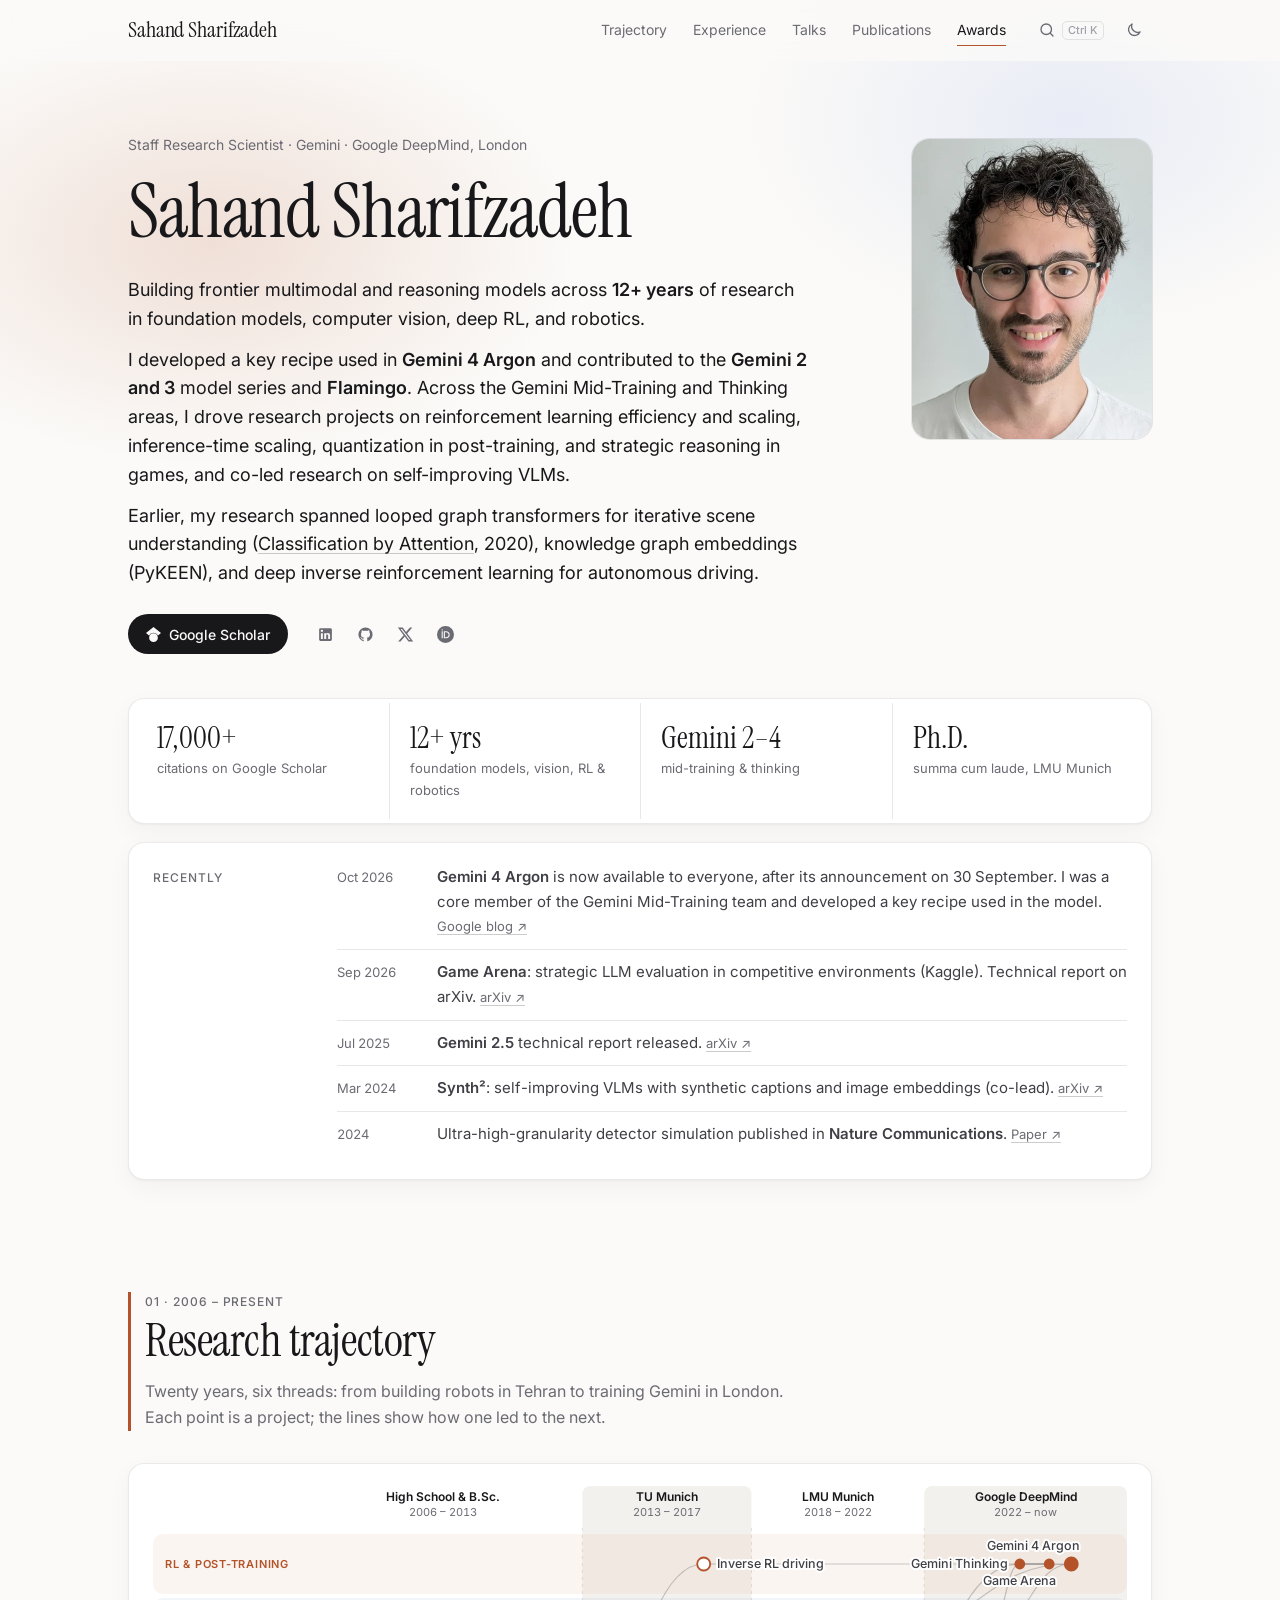
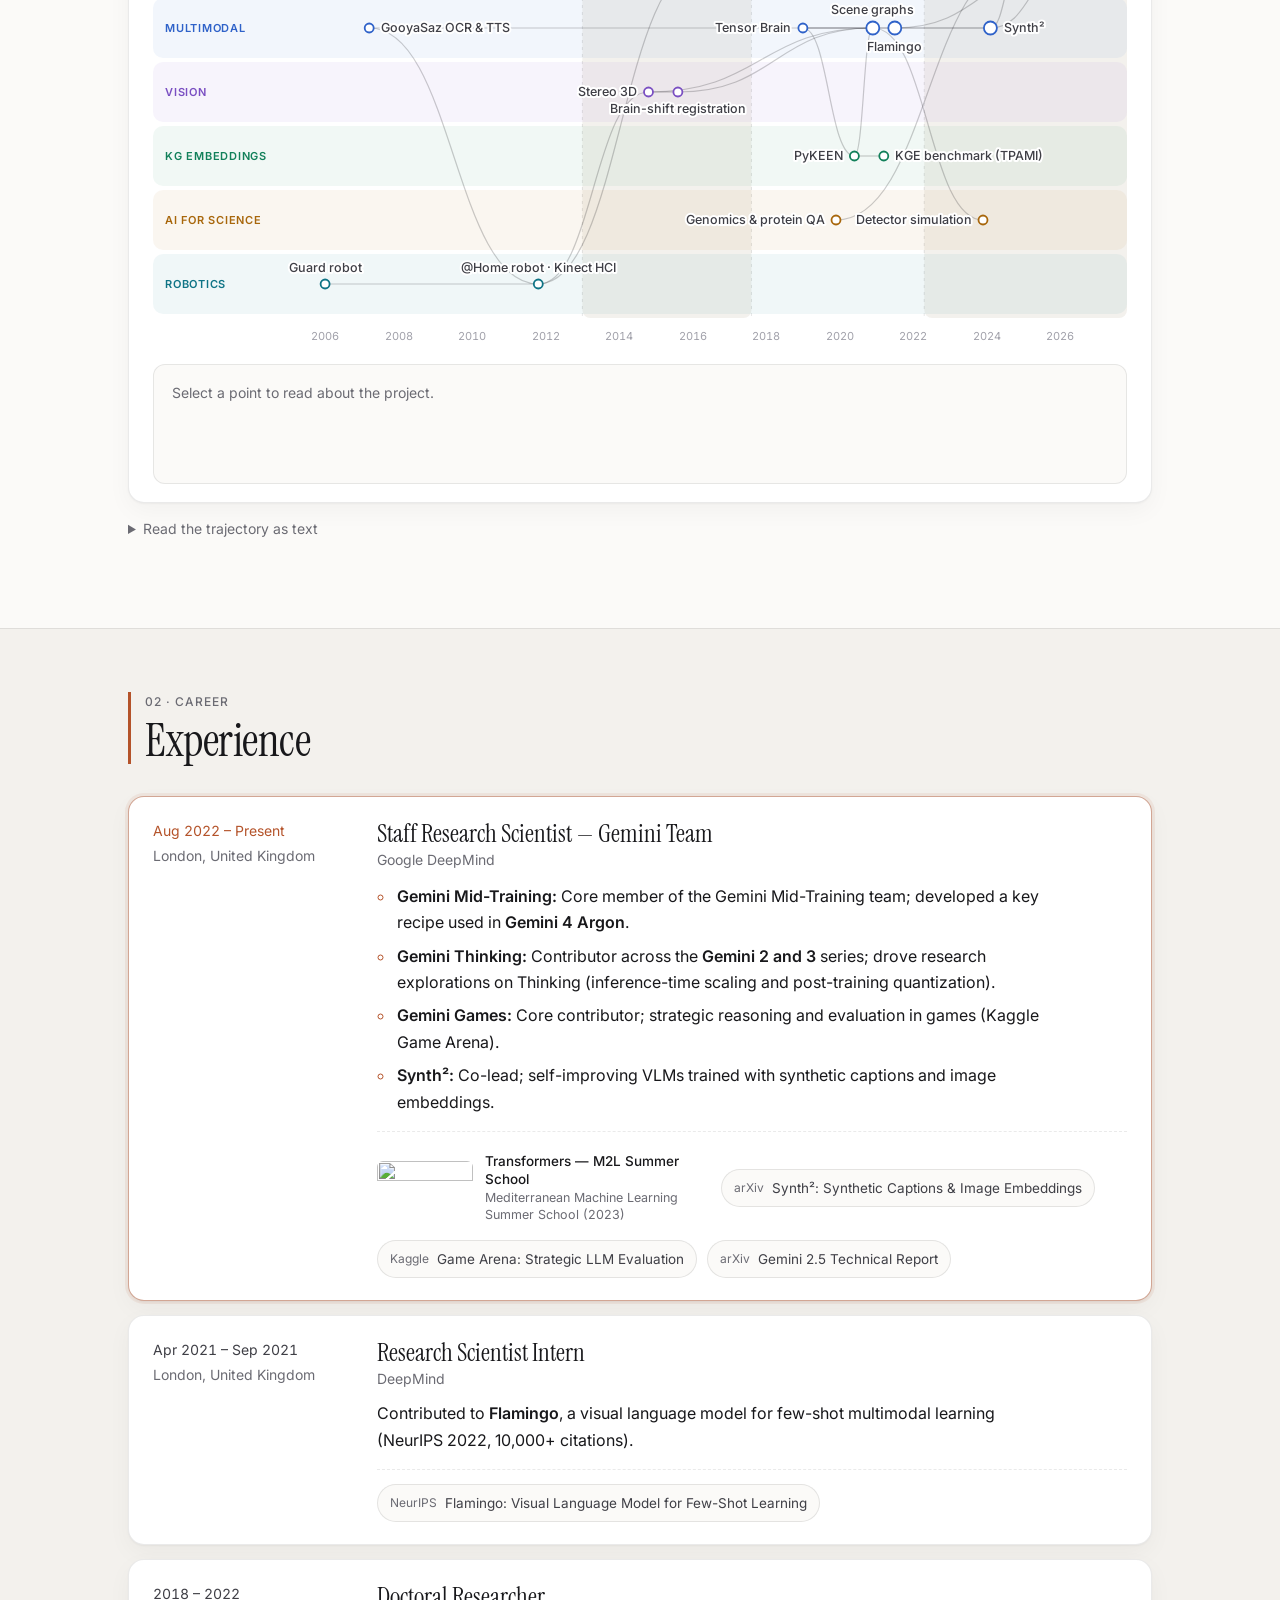
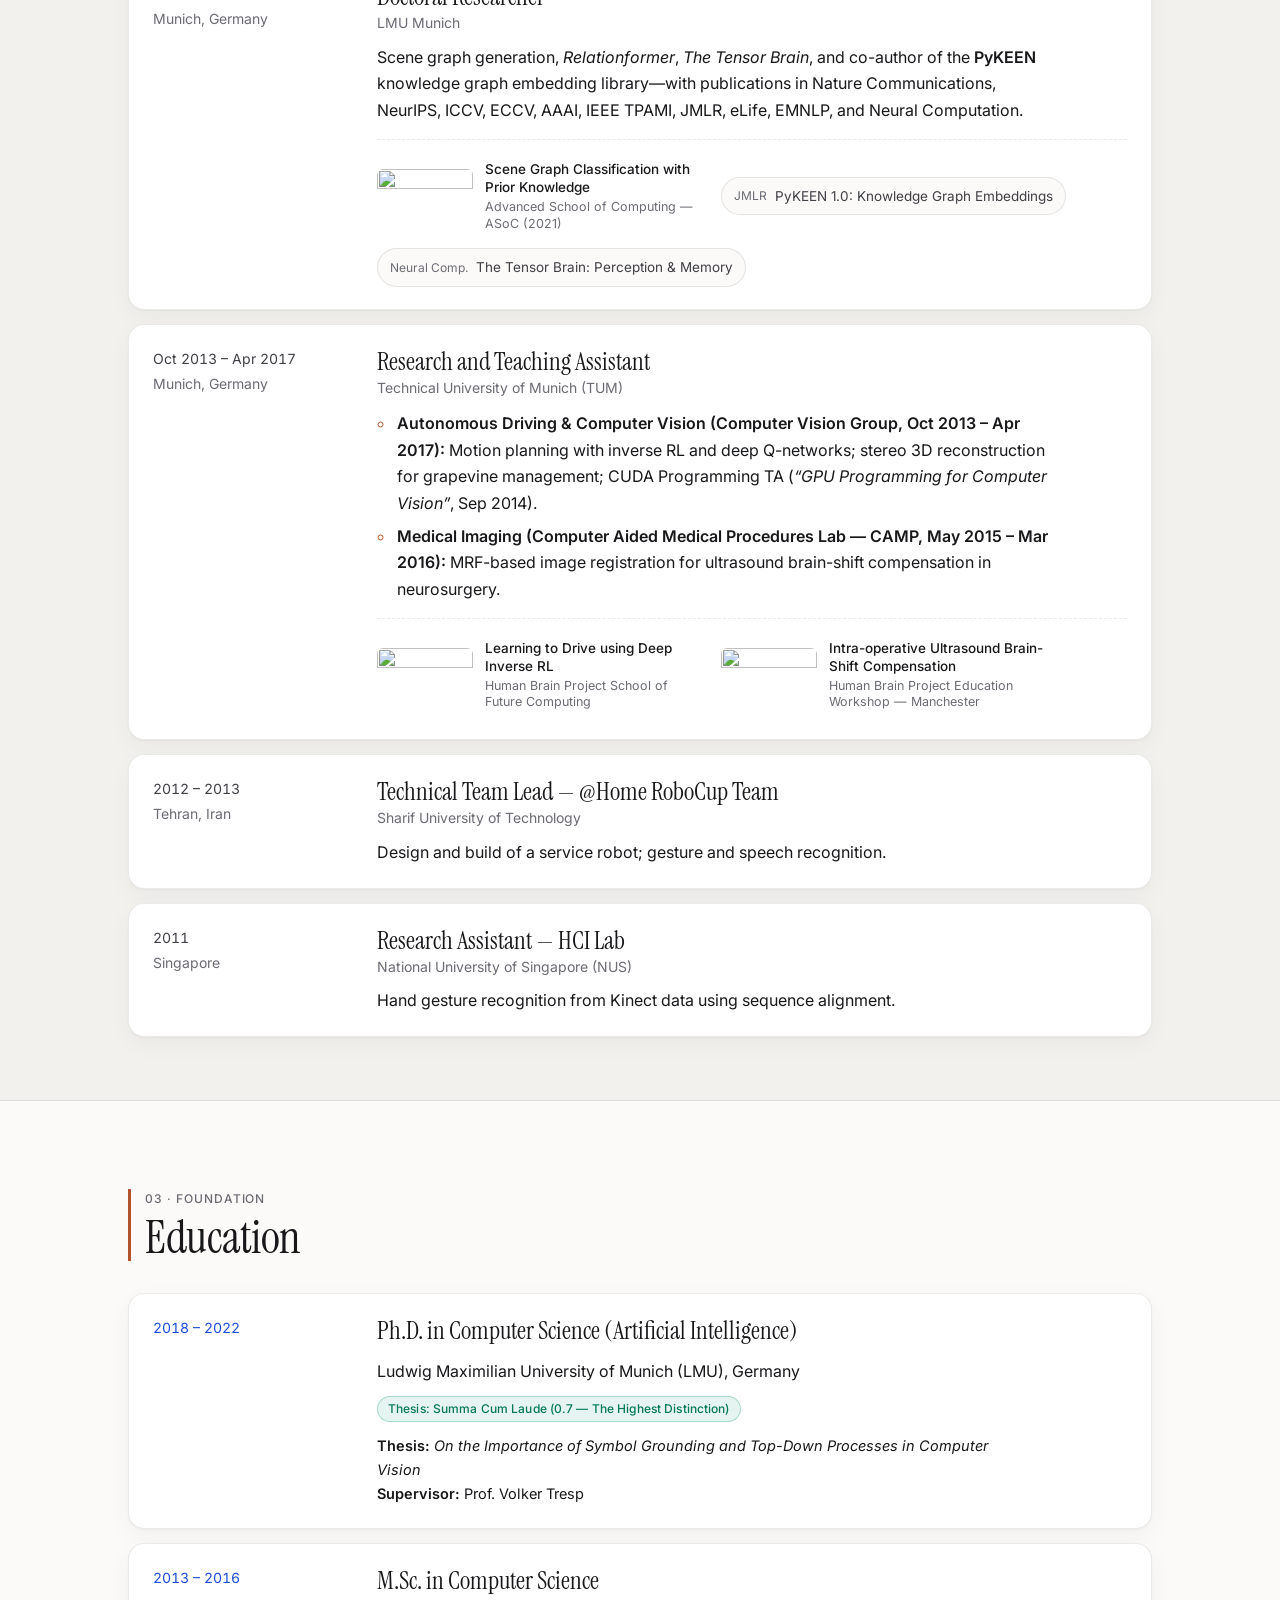
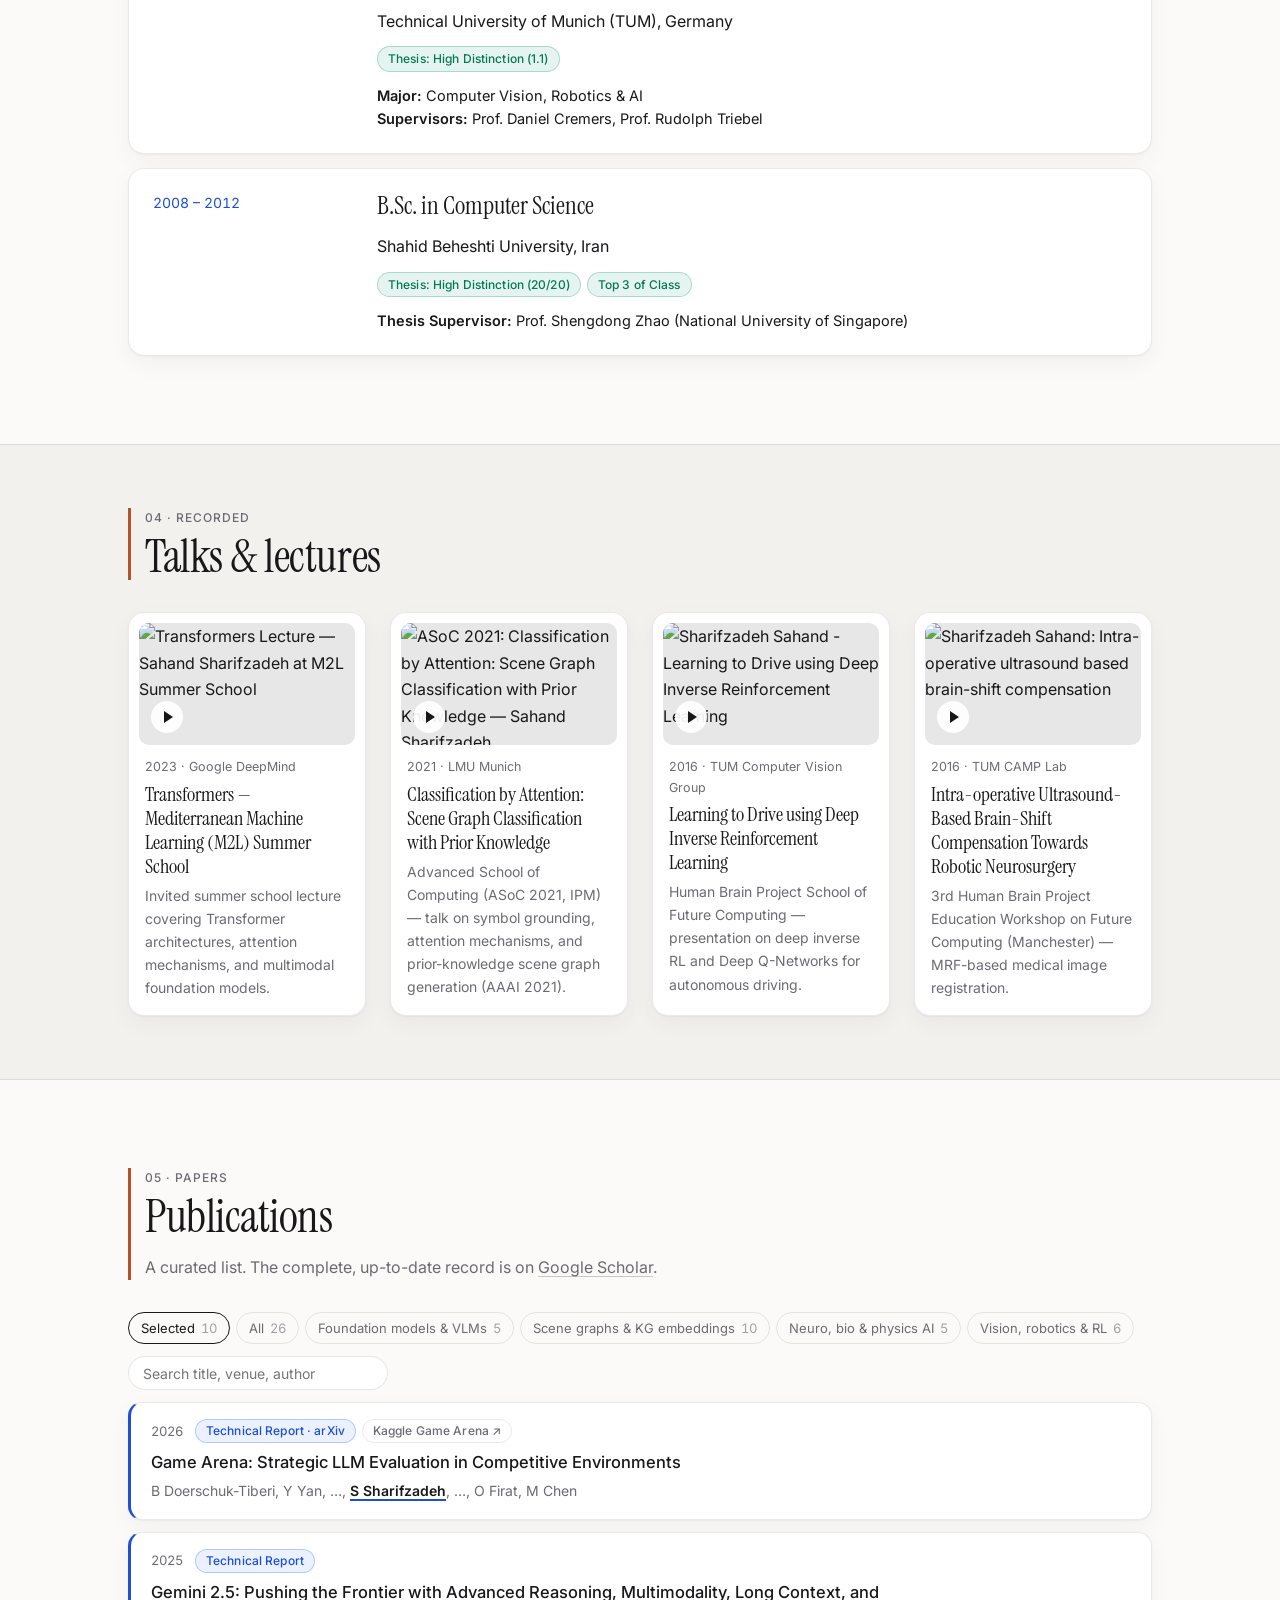
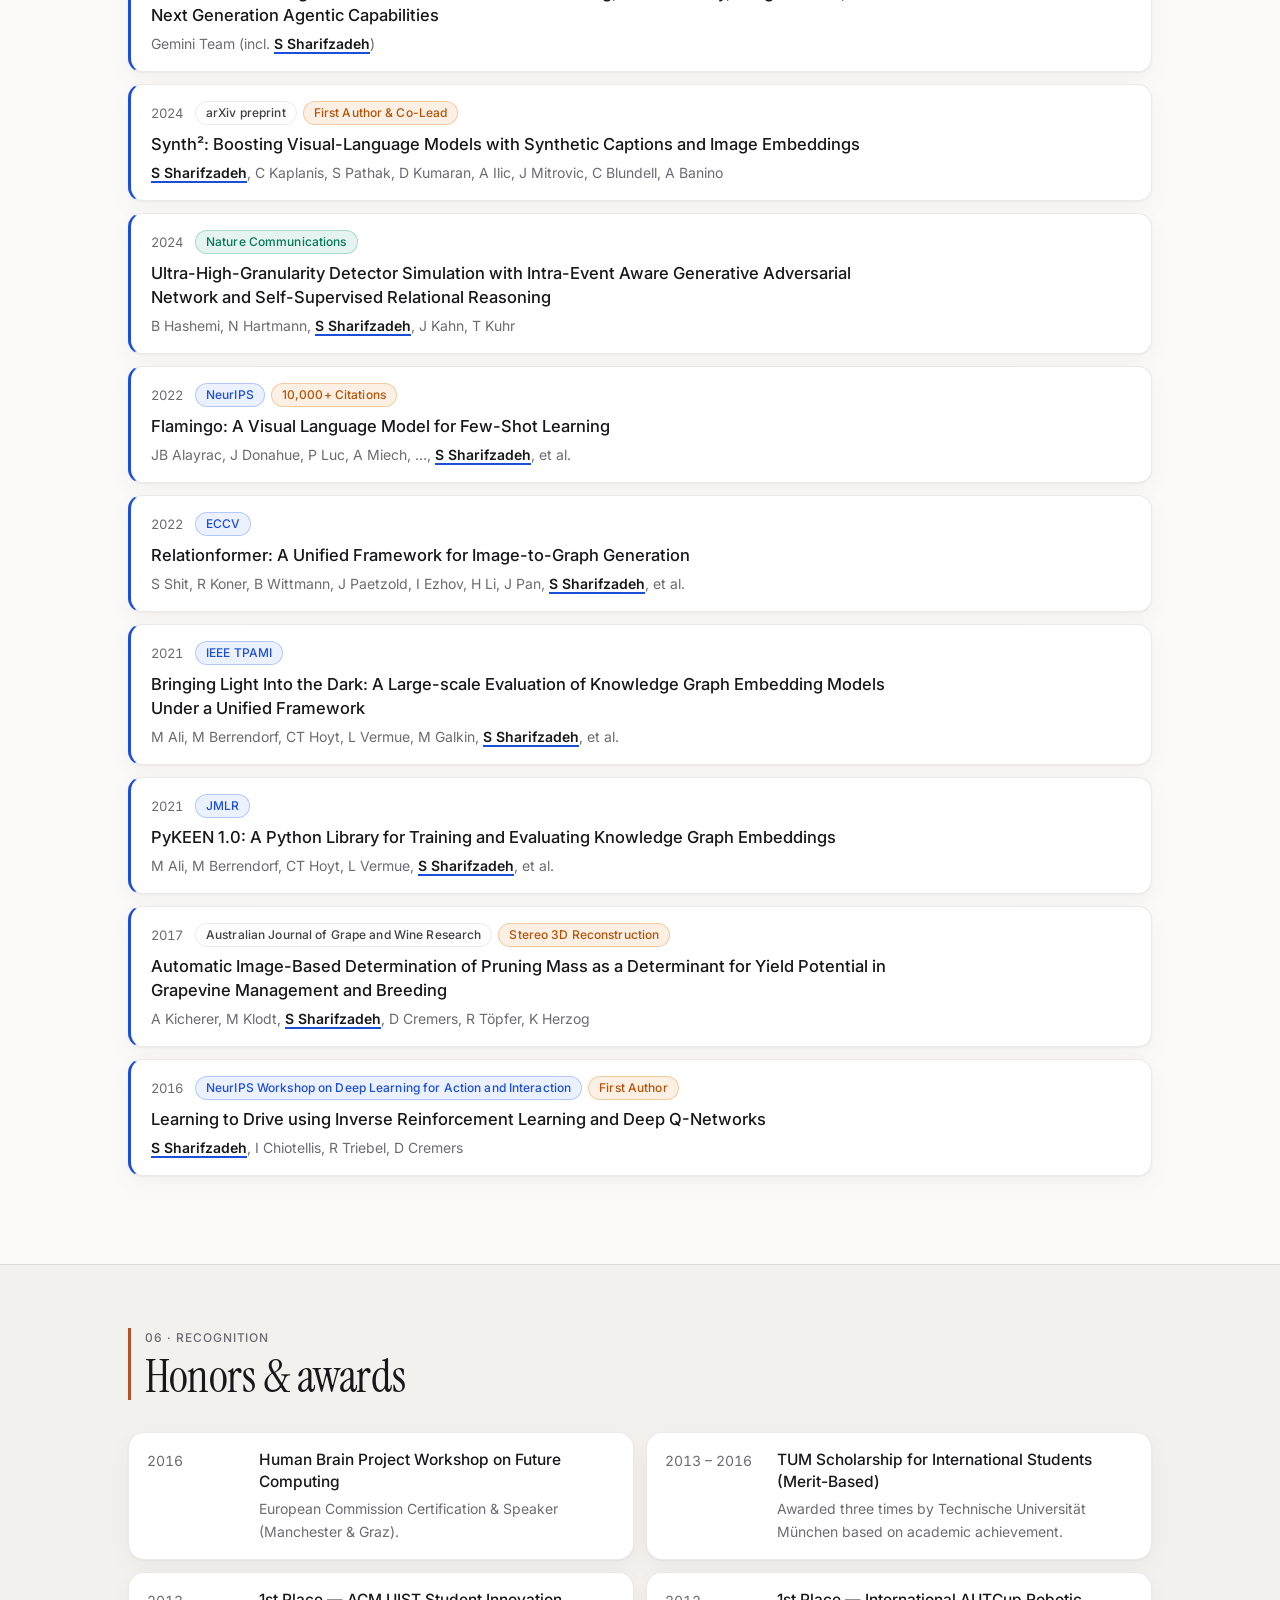
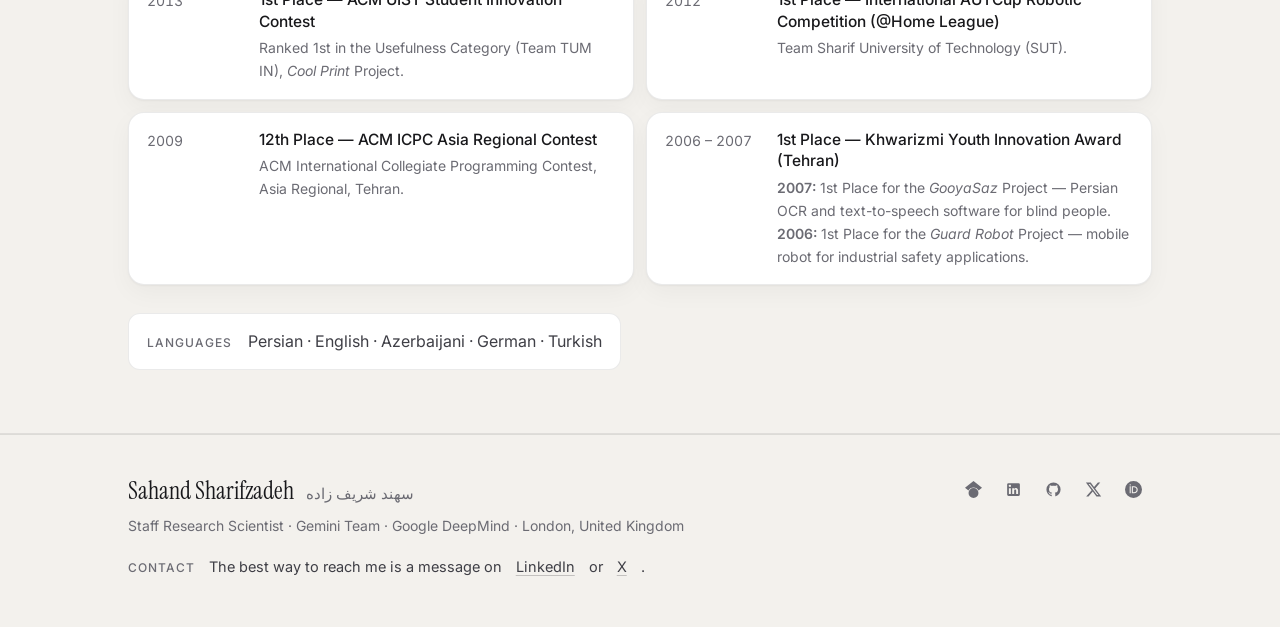
==== index.html @ 202d7e80 "Personal website" ====
<!DOCTYPE html>
<html lang="en">
<head>
  <meta charset="UTF-8" />
  <meta name="viewport" content="width=device-width, initial-scale=1" />
  <title>Sahand Sharifzadeh — Staff Research Scientist, Google DeepMind</title>
  <meta name="description" content="Sahand Sharifzadeh is a Staff Research Scientist on the Gemini team at Google DeepMind in London, working on mid-training, reasoning and multimodal models." />
  <meta name="author" content="Sahand Sharifzadeh" />
  <meta name="robots" content="index, follow, max-snippet:-1, max-image-preview:large" />
  <meta name="google-site-verification" content="q2fVv8DICdR7kxbVKC2FiSXr_bGMaQjkH_umMhY6j5s" />
  <link rel="canonical" href="https://sharifza.github.io/" />
  <link rel="alternate" type="text/markdown" href="/llms.txt" title="Sahand Sharifzadeh: profile for language models" />
  <link rel="alternate" type="text/markdown" href="/llms-full.txt" title="Sahand Sharifzadeh: full profile for language models" />
  <meta name="theme-color" media="(prefers-color-scheme: light)" content="#fbfaf8" />
  <meta name="theme-color" media="(prefers-color-scheme: dark)" content="#111113" />
  <link rel="icon" href="/favicon.ico" sizes="48x48" />
  <link rel="icon" href="/favicon.svg" type="image/svg+xml" />
  <link rel="icon" href="/favicon-192.png" type="image/png" sizes="192x192" />
  <link rel="icon" href="/favicon-96.png" type="image/png" sizes="96x96" />
  <link rel="apple-touch-icon" href="/apple-touch-icon.png" />
  <link rel="manifest" href="/site.webmanifest" />

  <meta property="og:type" content="profile" />
  <meta property="og:site_name" content="Sahand Sharifzadeh" />
  <meta property="og:title" content="Sahand Sharifzadeh — Staff Research Scientist, Google DeepMind" />
  <meta property="og:description" content="Sahand Sharifzadeh is a Staff Research Scientist on the Gemini team at Google DeepMind in London, working on mid-training, reasoning and multimodal models." />
  <meta property="og:url" content="https://sharifza.github.io/" />
  <meta property="og:image" content="https://sharifza.github.io/assets/og-image.png" />
  <meta property="og:image:width" content="1200" />
  <meta property="og:image:height" content="630" />
  <meta property="og:image:alt" content="Sahand Sharifzadeh, Staff Research Scientist at Google DeepMind" />
  <meta property="profile:first_name" content="Sahand" />
  <meta property="profile:last_name" content="Sharifzadeh" />
  <meta name="twitter:card" content="summary_large_image" />
  <meta name="twitter:site" content="@sahandsharif" />
  <meta name="twitter:title" content="Sahand Sharifzadeh — Staff Research Scientist, Google DeepMind" />
  <meta name="twitter:description" content="Sahand Sharifzadeh is a Staff Research Scientist on the Gemini team at Google DeepMind in London, working on mid-training, reasoning and multimodal models." />
  <meta name="twitter:image" content="https://sharifza.github.io/assets/og-image.png" />

  <script>(function(){var t=null;try{t=localStorage.getItem('ss-theme');}catch(e){}if(!t)t=matchMedia('(prefers-color-scheme: dark)').matches?'dark':'light';document.documentElement.dataset.theme=t;})();</script>
  <link rel="preconnect" href="https://fonts.googleapis.com" />
  <link rel="preconnect" href="https://fonts.gstatic.com" crossorigin />
  <link rel="stylesheet" href="https://fonts.googleapis.com/css2?family=Instrument+Serif:ital@0;1&amp;family=Inter:wght@400;500;600&amp;display=swap" />
  <link rel="stylesheet" href="styles.css?v=111323e7" />
  <script type="application/ld+json">
{
 "@context": "https://schema.org",
 "@graph": [
  {
   "@type": "ProfilePage",
   "@id": "https://sharifza.github.io/#webpage",
   "url": "https://sharifza.github.io/",
   "name": "Sahand Sharifzadeh — Staff Research Scientist, Google DeepMind",
   "dateModified": "2026-10-24",
   "mainEntity": {
    "@id": "https://sharifza.github.io/#person"
   }
  },
  {
   "@type": "Person",
   "@id": "https://sharifza.github.io/#person",
   "name": "Sahand Sharifzadeh",
   "givenName": "Sahand",
   "familyName": "Sharifzadeh",
   "alternateName": [
    "S. Sharifzadeh",
    "S Sharifzadeh",
    "سهند شریف زاده"
   ],
   "url": "https://sharifza.github.io/",
   "image": "https://sharifza.github.io/assets/portrait.jpg",
   "jobTitle": "Staff Research Scientist",
   "description": "Sahand Sharifzadeh is a Staff Research Scientist on the Gemini team at Google DeepMind in London, working on mid-training, reasoning and multimodal models.",
   "worksFor": {
    "@type": "Organization",
    "name": "Google DeepMind",
    "url": "https://deepmind.google/",
    "department": "Gemini Team"
   },
   "address": {
    "@type": "PostalAddress",
    "addressLocality": "London",
    "addressCountry": "GB"
   },
   "identifier": {
    "@type": "PropertyValue",
    "propertyID": "ORCID",
    "value": "0000-0002-5534-4017"
   },
   "sameAs": [
    "https://scholar.google.com/citations?user=frzfxXYAAAAJ",
    "https://www.linkedin.com/in/sahandsharifzadeh",
    "https://github.com/sharifza",
    "https://x.com/sahandsharif",
    "https://orcid.org/0000-0002-5534-4017"
   ],
   "knowsLanguage": [
    "Persian",
    "English",
    "Azerbaijani",
    "German",
    "Turkish"
   ],
   "alumniOf": [
    {
     "@type": "CollegeOrUniversity",
     "name": "Ludwig Maximilian University of Munich (LMU)"
    },
    {
     "@type": "CollegeOrUniversity",
     "name": "Technical University of Munich (TUM)"
    },
    {
     "@type": "CollegeOrUniversity",
     "name": "Shahid Beheshti University"
    }
   ],
   "hasCredential": [
    {
     "@type": "EducationalOccupationalCredential",
     "name": "Ph.D. in Computer Science (Artificial Intelligence)",
     "credentialCategory": "degree",
     "recognizedBy": {
      "@type": "CollegeOrUniversity",
      "name": "Ludwig Maximilian University of Munich (LMU)"
     }
    },
    {
     "@type": "EducationalOccupationalCredential",
     "name": "M.Sc. in Computer Science",
     "credentialCategory": "degree",
     "recognizedBy": {
      "@type": "CollegeOrUniversity",
      "name": "Technical University of Munich (TUM)"
     }
    },
    {
     "@type": "EducationalOccupationalCredential",
     "name": "B.Sc. in Computer Science",
     "credentialCategory": "degree",
     "recognizedBy": {
      "@type": "CollegeOrUniversity",
      "name": "Shahid Beheshti University"
     }
    }
   ],
   "award": [
    "Human Brain Project Workshop on Future Computing",
    "TUM Scholarship for International Students (Merit-Based)",
    "1st Place — ACM UIST Student Innovation Contest",
    "1st Place — International AUTCup Robotic Competition (@Home League)",
    "12th Place — ACM ICPC Asia Regional Contest",
    "1st Place — Khwarizmi Youth Innovation Award (Tehran)"
   ],
   "knowsAbout": [
    "AI for Science",
    "Computer vision",
    "Gemini",
    "Inference-time scaling",
    "Knowledge graph embeddings",
    "Large language models",
    "Multimodal & vision–language",
    "Post-training quantization",
    "RL & post-training",
    "Robotics",
    "Scene graph generation"
   ]
  },
  {
   "@type": "ScholarlyArticle",
   "headline": "Game Arena: Strategic LLM Evaluation in Competitive Environments",
   "datePublished": "2026",
   "author": [
    {
     "@type": "Person",
     "name": "B Doerschuk-Tiberi"
    },
    {
     "@type": "Person",
     "name": "Y Yan"
    },
    {
     "@id": "https://sharifza.github.io/#person"
    },
    {
     "@type": "Person",
     "name": "O Firat"
    },
    {
     "@type": "Person",
     "name": "M Chen"
    }
   ],
   "isPartOf": {
    "@type": "CreativeWork",
    "name": "Technical Report · arXiv"
   },
   "url": "https://arxiv.org/abs/2609.31473"
  },
  {
   "@type": "ScholarlyArticle",
   "headline": "Gemini 2.5: Pushing the Frontier with Advanced Reasoning, Multimodality, Long Context, and Next Generation Agentic Capabilities",
   "datePublished": "2025",
   "author": [
    {
     "@id": "https://sharifza.github.io/#person"
    }
   ],
   "isPartOf": {
    "@type": "CreativeWork",
    "name": "Technical Report"
   },
   "url": "https://arxiv.org/abs/2507.06261"
  },
  {
   "@type": "ScholarlyArticle",
   "headline": "Synth²: Boosting Visual-Language Models with Synthetic Captions and Image Embeddings",
   "datePublished": "2024",
   "author": [
    {
     "@id": "https://sharifza.github.io/#person"
    },
    {
     "@type": "Person",
     "name": "C Kaplanis"
    },
    {
     "@type": "Person",
     "name": "S Pathak"
    },
    {
     "@type": "Person",
     "name": "D Kumaran"
    },
    {
     "@type": "Person",
     "name": "A Ilic"
    },
    {
     "@type": "Person",
     "name": "J Mitrovic"
    },
    {
     "@type": "Person",
     "name": "C Blundell"
    },
    {
     "@type": "Person",
     "name": "A Banino"
    }
   ],
   "isPartOf": {
    "@type": "CreativeWork",
    "name": "arXiv preprint"
   },
   "url": "https://arxiv.org/abs/2403.07750"
  },
  {
   "@type": "ScholarlyArticle",
   "headline": "Ultra-High-Granularity Detector Simulation with Intra-Event Aware Generative Adversarial Network and Self-Supervised Relational Reasoning",
   "datePublished": "2024",
   "author": [
    {
     "@type": "Person",
     "name": "B Hashemi"
    },
    {
     "@type": "Person",
     "name": "N Hartmann"
    },
    {
     "@id": "https://sharifza.github.io/#person"
    },
    {
     "@type": "Person",
     "name": "J Kahn"
    },
    {
     "@type": "Person",
     "name": "T Kuhr"
    }
   ],
   "isPartOf": {
    "@type": "CreativeWork",
    "name": "Nature Communications"
   },
   "url": "https://www.nature.com/articles/s41467-024-49104-4"
  },
  {
   "@type": "ScholarlyArticle",
   "headline": "PQA: Zero-Shot Protein Question Answering for Free-Form Scientific Enquiry with Large Language Models",
   "datePublished": "2024",
   "author": [
    {
     "@type": "Person",
     "name": "EM Carrami"
    },
    {
     "@id": "https://sharifza.github.io/#person"
    }
   ],
   "isPartOf": {
    "@type": "CreativeWork",
    "name": "arXiv preprint"
   },
   "url": "https://arxiv.org/abs/2402.13653"
  },
  {
   "@type": "ScholarlyArticle",
   "headline": "InstanceFormer: An Online Video Instance Segmentation Framework",
   "datePublished": "2023",
   "author": [
    {
     "@type": "Person",
     "name": "R Koner"
    },
    {
     "@type": "Person",
     "name": "T Hannan"
    },
    {
     "@type": "Person",
     "name": "S Shit"
    },
    {
     "@id": "https://sharifza.github.io/#person"
    },
    {
     "@type": "Person",
     "name": "M Schubert"
    },
    {
     "@type": "Person",
     "name": "T Seidl"
    },
    {
     "@type": "Person",
     "name": "V Tresp"
    }
   ],
   "isPartOf": {
    "@type": "CreativeWork",
    "name": "AAAI"
   },
   "url": "https://arxiv.org/abs/2208.10547"
  },
  {
   "@type": "ScholarlyArticle",
   "headline": "Do DALL-E and Flamingo Understand Each Other?",
   "datePublished": "2023",
   "author": [
    {
     "@type": "Person",
     "name": "H Li"
    },
    {
     "@type": "Person",
     "name": "J Gu"
    },
    {
     "@type": "Person",
     "name": "R Koner"
    },
    {
     "@id": "https://sharifza.github.io/#person"
    },
    {
     "@type": "Person",
     "name": "V Tresp"
    }
   ],
   "isPartOf": {
    "@type": "CreativeWork",
    "name": "ICCV"
   },
   "url": "https://arxiv.org/abs/2212.12249"
  },
  {
   "@type": "ScholarlyArticle",
   "headline": "The Tensor Brain: A Unified Theory of Perception, Memory, and Semantic Decoding",
   "datePublished": "2023",
   "author": [
    {
     "@type": "Person",
     "name": "V Tresp"
    },
    {
     "@id": "https://sharifza.github.io/#person"
    },
    {
     "@type": "Person",
     "name": "H Li"
    },
    {
     "@type": "Person",
     "name": "D Konopatzki"
    },
    {
     "@type": "Person",
     "name": "Y Ma"
    }
   ],
   "isPartOf": {
    "@type": "CreativeWork",
    "name": "Neural Computation"
   },
   "url": "https://arxiv.org/abs/2109.13323"
  },
  {
   "@type": "ScholarlyArticle",
   "headline": "MemeGraphs: Linking Memes to Knowledge Graphs",
   "datePublished": "2023",
   "author": [
    {
     "@type": "Person",
     "name": "V Kougia"
    },
    {
     "@type": "Person",
     "name": "S Fetzel"
    },
    {
     "@type": "Person",
     "name": "T Kirchmair"
    },
    {
     "@type": "Person",
     "name": "E Çano"
    },
    {
     "@type": "Person",
     "name": "SM Baharlou"
    },
    {
     "@id": "https://sharifza.github.io/#person"
    },
    {
     "@type": "Person",
     "name": "B Roth"
    }
   ],
   "isPartOf": {
    "@type": "CreativeWork",
    "name": "ICDAR"
   },
   "url": "https://arxiv.org/abs/2305.18391"
  },
  {
   "@type": "ScholarlyArticle",
   "headline": "Prior-RadGraphFormer: A Prior-Knowledge-Enhanced Transformer for Generating Radiology Graphs from X-Rays",
   "datePublished": "2023",
   "author": [
    {
     "@type": "Person",
     "name": "Y Xiong"
    },
    {
     "@type": "Person",
     "name": "J Liu"
    },
    {
     "@type": "Person",
     "name": "K Zaripova"
    },
    {
     "@id": "https://sharifza.github.io/#person"
    },
    {
     "@type": "Person",
     "name": "M Keicher"
    },
    {
     "@type": "Person",
     "name": "N Navab"
    }
   ],
   "isPartOf": {
    "@type": "CreativeWork",
    "name": "MICCAI Workshop (GRAIL)"
   },
   "url": "https://arxiv.org/abs/2303.13818"
  },
  {
   "@type": "ScholarlyArticle",
   "headline": "Flamingo: A Visual Language Model for Few-Shot Learning",
   "datePublished": "2022",
   "author": [
    {
     "@type": "Person",
     "name": "JB Alayrac"
    },
    {
     "@type": "Person",
     "name": "J Donahue"
    },
    {
     "@type": "Person",
     "name": "P Luc"
    },
    {
     "@type": "Person",
     "name": "A Miech"
    },
    {
     "@id": "https://sharifza.github.io/#person"
    }
   ],
   "isPartOf": {
    "@type": "CreativeWork",
    "name": "NeurIPS"
   },
   "url": "https://arxiv.org/abs/2204.14198"
  },
  {
   "@type": "ScholarlyArticle",
   "headline": "Relationformer: A Unified Framework for Image-to-Graph Generation",
   "datePublished": "2022",
   "author": [
    {
     "@type": "Person",
     "name": "S Shit"
    },
    {
     "@type": "Person",
     "name": "R Koner"
    },
    {
     "@type": "Person",
     "name": "B Wittmann"
    },
    {
     "@type": "Person",
     "name": "J Paetzold"
    },
    {
     "@type": "Person",
     "name": "I Ezhov"
    },
    {
     "@type": "Person",
     "name": "H Li"
    },
    {
     "@type": "Person",
     "name": "J Pan"
    },
    {
     "@id": "https://sharifza.github.io/#person"
    }
   ],
   "isPartOf": {
    "@type": "CreativeWork",
    "name": "ECCV"
   },
   "url": "https://arxiv.org/abs/2203.10202"
  },
  {
   "@type": "ScholarlyArticle",
   "headline": "Improving Scene Graph Classification by Exploiting Knowledge from Texts",
   "datePublished": "2022",
   "author": [
    {
     "@id": "https://sharifza.github.io/#person"
    },
    {
     "@type": "Person",
     "name": "SM Baharlou"
    },
    {
     "@type": "Person",
     "name": "M Schmitt"
    },
    {
     "@type": "Person",
     "name": "H Schütze"
    },
    {
     "@type": "Person",
     "name": "V Tresp"
    }
   ],
   "isPartOf": {
    "@type": "CreativeWork",
    "name": "AAAI"
   },
   "url": "https://arxiv.org/abs/2110.02586"
  },
  {
   "@type": "ScholarlyArticle",
   "headline": "PourNet: Robust Robotic Pouring Through Curriculum and Curiosity-Based Reinforcement Learning",
   "datePublished": "2022",
   "author": [
    {
     "@type": "Person",
     "name": "E Babaians"
    },
    {
     "@type": "Person",
     "name": "T Sharma"
    },
    {
     "@type": "Person",
     "name": "M Karimi"
    },
    {
     "@id": "https://sharifza.github.io/#person"
    },
    {
     "@type": "Person",
     "name": "E Steinbach"
    }
   ],
   "isPartOf": {
    "@type": "CreativeWork",
    "name": "IEEE/RSJ IROS"
   },
   "url": "https://doi.org/10.1109/IROS47612.2022.9981195"
  },
  {
   "@type": "ScholarlyArticle",
   "headline": "On the Importance of Symbol Grounding and Top-Down Processes in Computer Vision",
   "datePublished": "2022",
   "author": [
    {
     "@id": "https://sharifza.github.io/#person"
    }
   ],
   "isPartOf": {
    "@type": "CreativeWork",
    "name": "Ph.D. Dissertation · LMU Munich"
   },
   "url": "https://edoc.ub.uni-muenchen.de/33176/"
  },
  {
   "@type": "ScholarlyArticle",
   "headline": "Classification by Attention: Scene Graph Classification with Prior Knowledge",
   "datePublished": "2021",
   "author": [
    {
     "@id": "https://sharifza.github.io/#person"
    },
    {
     "@type": "Person",
     "name": "SM Baharlou"
    },
    {
     "@type": "Person",
     "name": "V Tresp"
    }
   ],
   "isPartOf": {
    "@type": "CreativeWork",
    "name": "AAAI"
   },
   "url": "https://arxiv.org/abs/2011.10084"
  },
  {
   "@type": "ScholarlyArticle",
   "headline": "Improving Visual Relation Detection using Depth Maps",
   "datePublished": "2021",
   "author": [
    {
     "@id": "https://sharifza.github.io/#person"
    },
    {
     "@type": "Person",
     "name": "SM Baharlou"
    },
    {
     "@type": "Person",
     "name": "M Berrendorf"
    },
    {
     "@type": "Person",
     "name": "R Koner"
    },
    {
     "@type": "Person",
     "name": "V Tresp"
    }
   ],
   "isPartOf": {
    "@type": "CreativeWork",
    "name": "ICPR"
   },
   "url": "https://arxiv.org/abs/1911.09428"
  },
  {
   "@type": "ScholarlyArticle",
   "headline": "Bringing Light Into the Dark: A Large-scale Evaluation of Knowledge Graph Embedding Models Under a Unified Framework",
   "datePublished": "2021",
   "author": [
    {
     "@type": "Person",
     "name": "M Ali"
    },
    {
     "@type": "Person",
     "name": "M Berrendorf"
    },
    {
     "@type": "Person",
     "name": "CT Hoyt"
    },
    {
     "@type": "Person",
     "name": "L Vermue"
    },
    {
     "@type": "Person",
     "name": "M Galkin"
    },
    {
     "@id": "https://sharifza.github.io/#person"
    }
   ],
   "isPartOf": {
    "@type": "CreativeWork",
    "name": "IEEE TPAMI"
   },
   "url": "https://arxiv.org/abs/2006.13365"
  },
  {
   "@type": "ScholarlyArticle",
   "headline": "PyKEEN 1.0: A Python Library for Training and Evaluating Knowledge Graph Embeddings",
   "datePublished": "2021",
   "author": [
    {
     "@type": "Person",
     "name": "M Ali"
    },
    {
     "@type": "Person",
     "name": "M Berrendorf"
    },
    {
     "@type": "Person",
     "name": "CT Hoyt"
    },
    {
     "@type": "Person",
     "name": "L Vermue"
    },
    {
     "@id": "https://sharifza.github.io/#person"
    }
   ],
   "isPartOf": {
    "@type": "CreativeWork",
    "name": "JMLR"
   },
   "url": "https://jmlr.org/papers/v22/20-825.html"
  },
  {
   "@type": "ScholarlyArticle",
   "headline": "An Unsupervised Joint System for Text Generation from Knowledge Graphs and Semantic Parsing",
   "datePublished": "2020",
   "author": [
    {
     "@type": "Person",
     "name": "M Schmitt"
    },
    {
     "@id": "https://sharifza.github.io/#person"
    },
    {
     "@type": "Person",
     "name": "V Tresp"
    },
    {
     "@type": "Person",
     "name": "H Schütze"
    }
   ],
   "isPartOf": {
    "@type": "CreativeWork",
    "name": "EMNLP"
   },
   "url": "https://aclanthology.org/2020.emnlp-main.577/"
  },
  {
   "@type": "ScholarlyArticle",
   "headline": "A Highly Accurate Platform for Clone-Specific Mutation Discovery Enables the Study of Active Mutational Processes",
   "datePublished": "2020",
   "author": [
    {
     "@type": "Person",
     "name": "M KaramiNejadRanjbar"
    },
    {
     "@id": "https://sharifza.github.io/#person"
    }
   ],
   "isPartOf": {
    "@type": "CreativeWork",
    "name": "eLife"
   },
   "url": "https://elifesciences.org/articles/55215"
  },
  {
   "@type": "ScholarlyArticle",
   "headline": "A Model for Perception and Memory",
   "datePublished": "2019",
   "author": [
    {
     "@type": "Person",
     "name": "V Tresp"
    },
    {
     "@id": "https://sharifza.github.io/#person"
    },
    {
     "@type": "Person",
     "name": "D Konopatzki"
    }
   ],
   "isPartOf": {
    "@type": "CreativeWork",
    "name": "CCN"
   },
   "url": "https://doi.org/10.32470/CCN.2019.1264-0"
  },
  {
   "@type": "ScholarlyArticle",
   "headline": "Automatic Image-Based Determination of Pruning Mass as a Determinant for Yield Potential in Grapevine Management and Breeding",
   "datePublished": "2017",
   "author": [
    {
     "@type": "Person",
     "name": "A Kicherer"
    },
    {
     "@type": "Person",
     "name": "M Klodt"
    },
    {
     "@id": "https://sharifza.github.io/#person"
    },
    {
     "@type": "Person",
     "name": "D Cremers"
    },
    {
     "@type": "Person",
     "name": "R Töpfer"
    },
    {
     "@type": "Person",
     "name": "K Herzog"
    }
   ],
   "isPartOf": {
    "@type": "CreativeWork",
    "name": "Australian Journal of Grape and Wine Research"
   },
   "url": "https://doi.org/10.1111/ajgw.12243"
  },
  {
   "@type": "ScholarlyArticle",
   "headline": "Learning to Drive using Inverse Reinforcement Learning and Deep Q-Networks",
   "datePublished": "2016",
   "author": [
    {
     "@id": "https://sharifza.github.io/#person"
    },
    {
     "@type": "Person",
     "name": "I Chiotellis"
    },
    {
     "@type": "Person",
     "name": "R Triebel"
    },
    {
     "@type": "Person",
     "name": "D Cremers"
    }
   ],
   "isPartOf": {
    "@type": "CreativeWork",
    "name": "NeurIPS Workshop on Deep Learning for Action and Interaction"
   },
   "url": "https://arxiv.org/abs/1612.03653"
  },
  {
   "@type": "ScholarlyArticle",
   "headline": "Intra-operative Ultrasound-Based Brain-Shift Compensation Towards Robotic Image-Based Neurosurgery",
   "datePublished": "2016",
   "author": [
    {
     "@id": "https://sharifza.github.io/#person"
    },
    {
     "@type": "Person",
     "name": "SA Ahmadi"
    },
    {
     "@type": "Person",
     "name": "F Milletari"
    },
    {
     "@type": "Person",
     "name": "N Navab"
    }
   ],
   "isPartOf": {
    "@type": "CreativeWork",
    "name": "3rd Human Brain Project Education Workshop on Future Computing"
   }
  },
  {
   "@type": "ScholarlyArticle",
   "headline": "RobX & SUT Service Delivery Robots League Team Description Papers",
   "datePublished": "2012",
   "author": [
    {
     "@type": "Person",
     "name": "A Keipour"
    },
    {
     "@id": "https://sharifza.github.io/#person"
    },
    {
     "@type": "Person",
     "name": "E Babaians"
    }
   ],
   "isPartOf": {
    "@type": "CreativeWork",
    "name": "AUTCup & Khwarizmi International Robotic Competitions (@Home League)"
   }
  }
 ]
}
  </script>
</head>
<body>
  <a class="skip" href="#main">Skip to content</a>
  <header class="site-header">
    <div class="container bar">
      <a class="brand" href="#top">Sahand Sharifzadeh</a>
      <nav class="nav" aria-label="Sections"><a href="#trajectory">Trajectory</a><a href="#experience">Experience</a><a href="#talks">Talks</a><a href="#publications">Publications</a><a href="#awards">Awards</a></nav>
      <div class="actions">
        <button id="search-btn" class="icon-btn" type="button" aria-label="Search the page" title="Search"><svg viewBox="0 0 24 24" aria-hidden="true"><circle cx="11" cy="11" r="7" fill="none" stroke="currentColor" stroke-width="1.8"/><path d="m20 20-3.6-3.6" stroke="currentColor" stroke-width="1.8" stroke-linecap="round"/></svg><kbd class="kbd" id="search-kbd">Ctrl K</kbd></button>
        <button id="theme-btn" class="icon-btn" type="button" aria-label="Switch light or dark theme" title="Theme"><svg class="i-sun" viewBox="0 0 24 24" aria-hidden="true"><circle cx="12" cy="12" r="4" fill="none" stroke="currentColor" stroke-width="1.8"/><path d="M12 2.5v2M12 19.5v2M4.6 4.6l1.4 1.4M18 18l1.4 1.4M2.5 12h2M19.5 12h2M4.6 19.4 6 18M18 6l1.4-1.4" stroke="currentColor" stroke-width="1.8" stroke-linecap="round"/></svg><svg class="i-moon" viewBox="0 0 24 24" aria-hidden="true"><path d="M20 14.5A8 8 0 0 1 9.5 4a8 8 0 1 0 10.5 10.5z" fill="none" stroke="currentColor" stroke-width="1.8" stroke-linejoin="round"/></svg></button>
        <button id="menu-btn" class="icon-btn menu-btn" type="button" aria-label="Open sections menu" aria-expanded="false" aria-controls="menu"><svg viewBox="0 0 24 24" aria-hidden="true"><path d="M4 8h16M4 16h16" stroke="currentColor" stroke-width="1.8" stroke-linecap="round"/></svg></button>
      </div>
    </div>
    <nav id="menu" class="menu" aria-label="Sections" hidden><a href="#trajectory">Trajectory</a><a href="#experience">Experience</a><a href="#talks">Talks</a><a href="#publications">Publications</a><a href="#awards">Awards</a></nav>
  </header>

  <main id="main">
    <span id="top"></span>

    <section class="hero container" aria-labelledby="name">
      <div class="hero-grid">
        <div class="hero-text">
          <p class="eyebrow">Staff Research Scientist · Gemini · Google DeepMind, London</p>
          <h1 id="name">Sahand Sharifzadeh</h1>
          <div class="lead"><p>Building frontier multimodal and reasoning models across <strong>12+ years</strong> of research in foundation models, computer vision, deep RL, and robotics.</p><p>I developed a key recipe used in <strong>Gemini&nbsp;4 Argon</strong> and contributed to the <strong>Gemini&nbsp;2 and 3</strong> model series and <strong>Flamingo</strong>. Across the Gemini Mid-Training and Thinking areas, I drove research projects on reinforcement learning efficiency and scaling, inference-time scaling, quantization in post-training, and strategic reasoning in games, and co-led research on self-improving VLMs.</p><p>Earlier, my research spanned looped graph transformers for iterative scene understanding (<a href="https://arxiv.org/abs/2011.10084">Classification by Attention</a>, 2020), knowledge graph embeddings (PyKEEN), and deep inverse reinforcement learning for autonomous driving.</p></div>
          <div class="hero-links">
            <a class="btn" href="https://scholar.google.com/citations?user=frzfxXYAAAAJ" target="_blank" rel="me noopener"><svg viewBox="0 0 24 24" aria-hidden="true"><path fill="currentColor" d="M12 24a7 7 0 1 1 0-14 7 7 0 0 1 0 14zm0-24L0 9.5l4.838 3.94A8 8 0 0 1 12 9a8 8 0 0 1 7.162 4.44L24 9.5z"/></svg><span>Google Scholar</span></a>
            <div class="socials"><a class="social" href="https://www.linkedin.com/in/sahandsharifzadeh" target="_blank" rel="me noopener" aria-label="LinkedIn" title="LinkedIn"><svg viewBox="0 0 24 24" aria-hidden="true"><path fill="currentColor" d="M19 3a2 2 0 0 1 2 2v14a2 2 0 0 1-2 2H5a2 2 0 0 1-2-2V5a2 2 0 0 1 2-2h14m-.5 15.5v-5.3a3.26 3.26 0 0 0-3.26-3.26c-.85 0-1.84.52-2.28 1.3v-1.11h-2.79v8.37h2.79v-4.93c0-.77.62-1.4 1.39-1.4a1.4 1.4 0 0 1 1.4 1.4v4.93h2.75M6.88 8.56a1.68 1.68 0 0 0 1.68-1.68c0-.93-.75-1.69-1.68-1.69a1.69 1.69 0 0 0-1.69 1.69c0 .93.76 1.68 1.69 1.68m1.39 9.94v-8.37H5.5v8.37h2.77z"/></svg></a><a class="social" href="https://github.com/sharifza" target="_blank" rel="me noopener" aria-label="GitHub" title="GitHub"><svg viewBox="0 0 24 24" aria-hidden="true"><path fill="currentColor" d="M12 2A10 10 0 0 0 2 12c0 4.42 2.87 8.17 6.84 9.5.5.08.66-.23.66-.5v-1.69c-2.77.6-3.36-1.34-3.36-1.34-.46-1.16-1.11-1.47-1.11-1.47-.91-.62.07-.6.07-.6 1 .07 1.53 1.03 1.53 1.03.87 1.52 2.34 1.07 2.91.83.09-.65.35-1.09.63-1.34-2.22-.25-4.55-1.11-4.55-4.92 0-1.11.38-2 1.03-2.71-.1-.25-.45-1.29.1-2.64 0 0 .84-.27 2.75 1.02.79-.22 1.65-.33 2.5-.33.85 0 1.71.11 2.5.33 1.91-1.29 2.75-1.02 2.75-1.02.55 1.35.2 2.39.1 2.64.65.71 1.03 1.6 1.03 2.71 0 3.82-2.34 4.66-4.57 4.91.36.31.69.92.69 1.85V21c0 .27.16.59.67.5C19.14 20.16 22 16.42 22 12A10 10 0 0 0 12 2z"/></svg></a><a class="social" href="https://x.com/sahandsharif" target="_blank" rel="me noopener" aria-label="X" title="X"><svg viewBox="0 0 24 24" aria-hidden="true"><path fill="currentColor" d="M18.244 2.25h3.308l-7.227 8.26 8.502 11.24H16.17l-5.214-6.817L4.99 21.75H1.68l7.73-8.835L1.254 2.25H8.08l4.713 6.231zm-1.161 17.52h1.833L7.084 4.126H5.117z"/></svg></a><a class="social" href="https://orcid.org/0000-0002-5534-4017" target="_blank" rel="me noopener" aria-label="ORCID" title="ORCID"><svg viewBox="0 0 24 24" aria-hidden="true"><path fill="currentColor" d="M12 0a12 12 0 1 0 0 24 12 12 0 0 0 0-24zM8.1 17.4H6.6V7.5h1.5v9.9zM7.35 6.4a.98.98 0 1 1 0-1.96.98.98 0 0 1 0 1.96zm10.6 6.05c0 2.86-2.05 4.95-5.1 4.95H9.6V7.5h3.2c3.08 0 5.15 2.06 5.15 4.95zm-1.55 0c0-2.1-1.37-3.57-3.66-3.57h-1.6v7.14h1.6c2.29 0 3.66-1.48 3.66-3.57z"/></svg></a></div>
          </div>
        </div>
        <figure class="portrait">
          <picture>
            <source srcset="assets/portrait.webp" type="image/webp" />
            <img src="assets/portrait.jpg" alt="Portrait of Sahand Sharifzadeh" width="480" height="600" fetchpriority="high" decoding="async" />
          </picture>
        </figure>
      </div>
      <dl class="stats"><div class="stat"><dt>17,000+</dt><dd>citations on Google Scholar</dd></div><div class="stat"><dt>12+ yrs</dt><dd>foundation models, vision, RL &amp; robotics</dd></div><div class="stat"><dt>Gemini 2–4</dt><dd>mid-training &amp; thinking</dd></div><div class="stat"><dt>Ph.D.</dt><dd>summa cum laude, LMU Munich</dd></div></dl>
      <div class="news" aria-labelledby="news-h">
        <h2 id="news-h" class="label">Recently</h2>
        <ul><li><time datetime="2026-10">Oct 2026</time><p><strong>Gemini 4 Argon</strong> is now available to everyone, after its announcement on 30 September. I was a core member of the Gemini Mid-Training team and developed a key recipe used in the model. <a href="https://blog.google/innovation-and-ai/models-and-research/gemini-models/introducing-gemini-4-argon/" target="_blank" rel="noopener">Google blog&nbsp;↗</a></p></li><li><time datetime="2026-09">Sep 2026</time><p><strong>Game Arena</strong>: strategic LLM evaluation in competitive environments (Kaggle). Technical report on arXiv. <a href="https://arxiv.org/abs/2609.31473" target="_blank" rel="noopener">arXiv&nbsp;↗</a></p></li><li><time datetime="2025-07">Jul 2025</time><p><strong>Gemini 2.5</strong> technical report released. <a href="https://arxiv.org/abs/2507.06261" target="_blank" rel="noopener">arXiv&nbsp;↗</a></p></li><li><time datetime="2024-03">Mar 2024</time><p><strong>Synth²</strong>: self-improving VLMs with synthetic captions and image embeddings (co-lead). <a href="https://arxiv.org/abs/2403.07750" target="_blank" rel="noopener">arXiv&nbsp;↗</a></p></li><li><time datetime="2024">2024</time><p>Ultra-high-granularity detector simulation published in <strong>Nature Communications</strong>. <a href="https://www.nature.com/articles/s41467-024-49104-4" target="_blank" rel="noopener">Paper&nbsp;↗</a></p></li></ul>
      </div>
    </section>

    <section id="trajectory" class="section container" aria-labelledby="traj-h">
      <header class="section-head">
        <p class="label">01 · 2006 – present</p>
        <h2 id="traj-h">Research trajectory</h2>
        <p class="section-intro">Twenty years, six threads: from building robots in Tehran to training Gemini in London. Each point is a project; the lines show how one led to the next.</p>
      </header>
      <figure class="traj">
        <div id="traj-figure" class="traj-figure" role="group" aria-label="Research trajectory, 2006 to present. Use the arrow keys to move between projects."></div>
        <figcaption id="traj-detail" class="traj-detail" aria-live="polite">
          <p class="traj-hint">Select a point to read about the project.</p>
        </figcaption>
      </figure>
      <details class="traj-text">
        <summary>Read the trajectory as text</summary>
        <div class="t-lanes"><div class="t-lane"><h3>RL &amp; post-training</h3><ul><li><span class="t-when">2014 – 2016, 2022</span> <strong>Inverse RL &amp; Autonomous Driving</strong>. Motion planning with Inverse RL and Deep Q-Networks (NeurIPS 2016 Workshop, TUM CVG); Robotic pouring via curriculum RL (PourNet, IEEE/RSJ IROS 2022); 1st Place, ACM UIST 2013 Student Innovation Contest (Cool Print).</li><li><span class="t-when">2024 – 2025</span> <strong>Gemini Thinking (2 &amp; 3 Series)</strong>. Contributor across the Gemini 2 and 3 series; Drove research explorations on Thinking: inference-time scaling and post-training quantization.</li><li><span class="t-when">2025 – 2026</span> <strong>Gemini Games (Game Arena)</strong>. Core contributor to Gemini Games: strategic reasoning and evaluation in games (Kaggle Game Arena).</li><li><span class="t-when">2025 – 2026</span> <strong>Gemini Mid-Training</strong>. Core member of the Gemini Mid-Training team at Google DeepMind; developed a key recipe used in Gemini 4 Argon.</li></ul></div><div class="t-lane"><h3>Multimodal &amp; vision–language</h3><ul><li><span class="t-when">2007</span> <strong>GooyaSaz (Persian OCR &amp; TTS)</strong>. 1st Place Khwarizmi Youth Innovation Award (Tehran, Dec 2007): Farsi Optical Character Recognition (OCR) and Text-to-Speech software converting scanned documents into speech for blind people.</li><li><span class="t-when">2019 – 2023</span> <strong>The Tensor Brain</strong>. The Tensor Brain: A Unified Theory of Perception, Memory, and Semantic Decoding (Neural Computation 2023 &amp; CCN 2019).</li><li><span class="t-when">2018 – 2023</span> <strong>Scene Graphs &amp; Relationformer</strong>. Ph.D. at LMU Munich, thesis graded Summa Cum Laude: First-author AAAI (2021, 2022) and ICPR (2021) papers on scene graph generation &amp; depth maps; Relationformer (ECCV 2022); InstanceFormer video segmentation (AAAI 2023); Prior-RadGraphFormer (MICCAIW 2023).</li><li><span class="t-when">2021 – 2023</span> <strong>Flamingo VLM</strong>. Research Scientist Intern at DeepMind (Apr – Sep 2021): Flamingo visual language model for few-shot learning (NeurIPS 2022, 10,000+ citations); Do DALL-E and Flamingo Understand Each Other? (ICCV 2023).</li><li><span class="t-when">2024</span> <strong>Synth² (Self-Improving VLMs)</strong>. Co-lead &amp; first author at Google DeepMind: self-improving VLMs trained with synthetic captions and image embeddings.</li></ul></div><div class="t-lane"><h3>Computer vision</h3><ul><li><span class="t-when">2014 – 2017</span> <strong>Stereo 3D Reconstruction</strong>. Variational stereo image 3D reconstruction for automatic determination of pruning mass in grapevine management and breeding (Australian Journal of Grape and Wine Research, 2017; TUM Computer Vision Group with Prof. Daniel Cremers).</li><li><span class="t-when">2015 – 2016</span> <strong>Medical Registration (MRFs)</strong>. MRF-based image registration for intraoperative ultrasound brain-shift compensation towards robotic image-based neurosurgery (TUM CAMP, 2015–2016; 3rd HBP Workshop).</li></ul></div><div class="t-lane"><h3>Knowledge graph embeddings</h3><ul><li><span class="t-when">2020 – 2021</span> <strong>Knowledge Graphs (PyKEEN)</strong>. Co-author of: The PyKEEN knowledge graph embedding library (JMLR 2021); MemeGraphs (ICDAR 2023); Unsupervised KG-to-text generation (EMNLP 2020).</li><li><span class="t-when">2020 – 2021</span> <strong>Large-scale KGE Evaluation (TPAMI)</strong>. Co-author of “Bringing Light Into the Dark”, a large-scale evaluation of knowledge graph embedding models under a unified framework (IEEE TPAMI 2021).</li></ul></div><div class="t-lane"><h3>AI for Science</h3><ul><li><span class="t-when">2020, 2024</span> <strong>Genomics &amp; Protein QA</strong>. MutLX platform for clone-specific genomic mutation discovery (eLife 2020); PQA: Zero-Shot Protein Question Answering for Free-Form Scientific Enquiry with Large Language Models (2024).</li><li><span class="t-when">2023 – 2024</span> <strong>Particle Detector Simulation</strong>. Ultra-High-Granularity Detector Simulation with Intra-Event Aware Generative Adversarial Network and Self-Supervised Relational Reasoning (Nature Communications 2024).</li></ul></div><div class="t-lane"><h3>Robotics</h3><ul><li><span class="t-when">2006</span> <strong>Guard Robot (Safety Robotics)</strong>. 1st Place Khwarizmi Youth Innovation Award (Tehran, Dec 2006): Design and build of an autonomous mobile robot for industrial safety applications.</li><li><span class="t-when">2011 – 2013</span> <strong>@Home Service Robot &amp; Kinect HCI</strong>. Technical Team Lead of the Sharif @Home RoboCup Team: 1st Place AUTCup 2012, RobX &amp; SUT TDP papers, gesture &amp; speech recognition; Research Assistant at the NUS HCI Lab (2011): 3D Kinect hand gesture alignment.</li></ul></div></div>
      </details>
    </section>

    <section id="experience" class="section container" aria-labelledby="xp-h">
      <header class="section-head"><p class="label">02 · Career</p><h2 id="xp-h">Experience</h2></header>
      <ol class="xp-list">
        <li class="xp is-current">
          <div class="xp-meta"><span class="xp-date">Aug 2022 – Present</span><span class="xp-loc">London, United Kingdom</span></div>
          <div class="xp-body">
            <h3>Staff Research Scientist — Gemini Team <span class="xp-org">Google DeepMind</span></h3>
            <ul><li><strong>Gemini Mid-Training:</strong> Core member of the Gemini Mid-Training team; developed a key recipe used in <strong>Gemini 4 Argon</strong>.</li><li><strong>Gemini Thinking:</strong> Contributor across the <strong>Gemini 2 and 3</strong> series; drove research explorations on Thinking (inference-time scaling and post-training quantization).</li><li><strong>Gemini Games:</strong> Core contributor; strategic reasoning and evaluation in games (Kaggle Game Arena).</li><li><strong>Synth²:</strong> Co-lead; self-improving VLMs trained with synthetic captions and image embeddings.</li></ul><div class="media"><a class="m-video" href="https://www.youtube.com/watch?v=IvWHJvasGb0" target="_blank" rel="noopener"><img src="https://i.ytimg.com/vi/IvWHJvasGb0/mqdefault.jpg" alt="" width="320" height="180" loading="lazy" decoding="async" /><span><strong>Transformers — M2L Summer School</strong><em>Mediterranean Machine Learning Summer School (2023)</em></span></a><a class="m-link" href="https://arxiv.org/abs/2403.07750" target="_blank" rel="noopener"><span>arXiv</span>Synth²: Synthetic Captions &amp; Image Embeddings</a><a class="m-link" href="https://www.kaggle.com/game-arena" target="_blank" rel="noopener"><span>Kaggle</span>Game Arena: Strategic LLM Evaluation</a><a class="m-link" href="https://arxiv.org/abs/2507.06261" target="_blank" rel="noopener"><span>arXiv</span>Gemini 2.5 Technical Report</a></div>
          </div>
        </li>
        <li class="xp">
          <div class="xp-meta"><span class="xp-date">Apr 2021 – Sep 2021</span><span class="xp-loc">London, United Kingdom</span></div>
          <div class="xp-body">
            <h3>Research Scientist Intern <span class="xp-org">DeepMind</span></h3>
            <p>Contributed to <strong>Flamingo</strong>, a visual language model for few-shot multimodal learning (NeurIPS 2022, 10,000+ citations).</p><div class="media"><a class="m-link" href="https://arxiv.org/abs/2204.14198" target="_blank" rel="noopener"><span>NeurIPS</span>Flamingo: Visual Language Model for Few-Shot Learning</a></div>
          </div>
        </li>
        <li class="xp">
          <div class="xp-meta"><span class="xp-date">2018 – 2022</span><span class="xp-loc">Munich, Germany</span></div>
          <div class="xp-body">
            <h3>Doctoral Researcher <span class="xp-org">LMU Munich</span></h3>
            <p>Scene graph generation, <em>Relationformer</em>, <em>The Tensor Brain</em>, and co-author of the <strong>PyKEEN</strong> knowledge graph embedding library—with publications in Nature Communications, NeurIPS, ICCV, ECCV, AAAI, IEEE TPAMI, JMLR, eLife, EMNLP, and Neural Computation.</p><div class="media"><a class="m-video" href="https://www.youtube.com/watch?v=X48xcWHj6xo" target="_blank" rel="noopener"><img src="https://i.ytimg.com/vi/X48xcWHj6xo/mqdefault.jpg" alt="" width="320" height="180" loading="lazy" decoding="async" /><span><strong>Scene Graph Classification with Prior Knowledge</strong><em>Advanced School of Computing — ASoC (2021)</em></span></a><a class="m-link" href="https://jmlr.org/papers/v22/20-825.html" target="_blank" rel="noopener"><span>JMLR</span>PyKEEN 1.0: Knowledge Graph Embeddings</a><a class="m-link" href="https://arxiv.org/abs/2109.13323" target="_blank" rel="noopener"><span>Neural Comp.</span>The Tensor Brain: Perception &amp; Memory</a></div>
          </div>
        </li>
        <li class="xp">
          <div class="xp-meta"><span class="xp-date">Oct 2013 – Apr 2017</span><span class="xp-loc">Munich, Germany</span></div>
          <div class="xp-body">
            <h3>Research and Teaching Assistant <span class="xp-org">Technical University of Munich (TUM)</span></h3>
            <ul><li><strong>Autonomous Driving &amp; Computer Vision (Computer Vision Group, Oct 2013 – Apr 2017):</strong> Motion planning with inverse RL and deep Q-networks; stereo 3D reconstruction for grapevine management; CUDA Programming TA (<em>“GPU Programming for Computer Vision”</em>, Sep 2014).</li><li><strong>Medical Imaging (Computer Aided Medical Procedures Lab — CAMP, May 2015 – Mar 2016):</strong> MRF-based image registration for ultrasound brain-shift compensation in neurosurgery.</li></ul><div class="media"><a class="m-video" href="https://www.youtube.com/watch?v=1aYnr6Ea-2E" target="_blank" rel="noopener"><img src="https://i.ytimg.com/vi/1aYnr6Ea-2E/mqdefault.jpg" alt="" width="320" height="180" loading="lazy" decoding="async" /><span><strong>Learning to Drive using Deep Inverse RL</strong><em>Human Brain Project School of Future Computing</em></span></a><a class="m-video" href="https://www.youtube.com/watch?v=4P1vUrSMRJg" target="_blank" rel="noopener"><img src="https://i.ytimg.com/vi/4P1vUrSMRJg/mqdefault.jpg" alt="" width="320" height="180" loading="lazy" decoding="async" /><span><strong>Intra-operative Ultrasound Brain-Shift Compensation</strong><em>Human Brain Project Education Workshop — Manchester</em></span></a></div>
          </div>
        </li>
        <li class="xp">
          <div class="xp-meta"><span class="xp-date">2012 – 2013</span><span class="xp-loc">Tehran, Iran</span></div>
          <div class="xp-body">
            <h3>Technical Team Lead — @Home RoboCup Team <span class="xp-org">Sharif University of Technology</span></h3>
            <p>Design and build of a service robot; gesture and speech recognition.</p>
          </div>
        </li>
        <li class="xp">
          <div class="xp-meta"><span class="xp-date">2011</span><span class="xp-loc">Singapore</span></div>
          <div class="xp-body">
            <h3>Research Assistant — HCI Lab <span class="xp-org">National University of Singapore (NUS)</span></h3>
            <p>Hand gesture recognition from Kinect data using sequence alignment.</p>
          </div>
        </li></ol>
    </section>

    <section id="education" class="section container" aria-labelledby="edu-h">
      <header class="section-head"><p class="label">03 · Foundation</p><h2 id="edu-h">Education</h2></header>
      <ol class="xp-list">
        <li class="edu">
          <div class="xp-meta"><span class="xp-date edu-year">2018 – 2022</span></div>
          <div class="xp-body"><h3>Ph.D. in Computer Science (Artificial Intelligence)</h3><p class="edu-inst">Ludwig Maximilian University of Munich (LMU), Germany</p><p class="pills"><span class="pill pill-grade">Thesis: Summa Cum Laude (0.7 — The Highest Distinction)</span></p><p class="edu-detail"><strong>Thesis:</strong> <em>On the Importance of Symbol Grounding and Top-Down Processes in Computer Vision</em><br/> <strong>Supervisor:</strong> Prof. Volker Tresp</p></div>
        </li>
        <li class="edu">
          <div class="xp-meta"><span class="xp-date edu-year">2013 – 2016</span></div>
          <div class="xp-body"><h3>M.Sc. in Computer Science</h3><p class="edu-inst">Technical University of Munich (TUM), Germany</p><p class="pills"><span class="pill pill-grade">Thesis: High Distinction (1.1)</span></p><p class="edu-detail"><strong>Major:</strong> Computer Vision, Robotics &amp; AI<br/> <strong>Supervisors:</strong> Prof. Daniel Cremers, Prof. Rudolph Triebel</p></div>
        </li>
        <li class="edu">
          <div class="xp-meta"><span class="xp-date edu-year">2008 – 2012</span></div>
          <div class="xp-body"><h3>B.Sc. in Computer Science</h3><p class="edu-inst">Shahid Beheshti University, Iran</p><p class="pills"><span class="pill pill-grade">Thesis: High Distinction (20/20)</span><span class="pill pill-grade">Top 3 of Class</span></p><p class="edu-detail"><strong>Thesis Supervisor:</strong> Prof. Shengdong Zhao (National University of Singapore)</p></div>
        </li></ol>
    </section>

    <section id="talks" class="section container" aria-labelledby="talks-h">
      <header class="section-head"><p class="label">04 · Recorded</p><h2 id="talks-h">Talks &amp; lectures</h2></header>
      <div class="talks">
        <a class="talk" href="https://www.youtube.com/watch?v=IvWHJvasGb0" target="_blank" rel="noopener">
          <span class="talk-thumb"><img src="https://i.ytimg.com/vi/IvWHJvasGb0/hqdefault.jpg" alt="Transformers Lecture — Sahand Sharifzadeh at M2L Summer School" width="480" height="360" loading="lazy" decoding="async" /><span class="play" aria-hidden="true"></span></span>
          <span class="talk-tag">2023 · Google DeepMind</span>
          <h3>Transformers — Mediterranean Machine Learning (M2L) Summer School</h3>
          <p>Invited summer school lecture covering Transformer architectures, attention mechanisms, and multimodal foundation models.</p>
        </a>
        <a class="talk" href="https://www.youtube.com/watch?v=X48xcWHj6xo" target="_blank" rel="noopener">
          <span class="talk-thumb"><img src="https://i.ytimg.com/vi/X48xcWHj6xo/hqdefault.jpg" alt="ASoC 2021: Classification by Attention: Scene Graph Classification with Prior Knowledge — Sahand Sharifzadeh" width="480" height="360" loading="lazy" decoding="async" /><span class="play" aria-hidden="true"></span></span>
          <span class="talk-tag">2021 · LMU Munich</span>
          <h3>Classification by Attention: Scene Graph Classification with Prior Knowledge</h3>
          <p>Advanced School of Computing (ASoC 2021, IPM) — talk on symbol grounding, attention mechanisms, and prior-knowledge scene graph generation (AAAI 2021).</p>
        </a>
        <a class="talk" href="https://www.youtube.com/watch?v=1aYnr6Ea-2E" target="_blank" rel="noopener">
          <span class="talk-thumb"><img src="https://i.ytimg.com/vi/1aYnr6Ea-2E/hqdefault.jpg" alt="Sharifzadeh Sahand - Learning to Drive using Deep Inverse Reinforcement Learning" width="480" height="360" loading="lazy" decoding="async" /><span class="play" aria-hidden="true"></span></span>
          <span class="talk-tag">2016 · TUM Computer Vision Group</span>
          <h3>Learning to Drive using Deep Inverse Reinforcement Learning</h3>
          <p>Human Brain Project School of Future Computing — presentation on deep inverse RL and Deep Q-Networks for autonomous driving.</p>
        </a>
        <a class="talk" href="https://www.youtube.com/watch?v=4P1vUrSMRJg" target="_blank" rel="noopener">
          <span class="talk-thumb"><img src="https://i.ytimg.com/vi/4P1vUrSMRJg/hqdefault.jpg" alt="Sharifzadeh Sahand: Intra-operative ultrasound based brain-shift compensation" width="480" height="360" loading="lazy" decoding="async" /><span class="play" aria-hidden="true"></span></span>
          <span class="talk-tag">2016 · TUM CAMP Lab</span>
          <h3>Intra-operative Ultrasound-Based Brain-Shift Compensation Towards Robotic Neurosurgery</h3>
          <p>3rd Human Brain Project Education Workshop on Future Computing (Manchester) — MRF-based medical image registration.</p>
        </a></div>
    </section>

    <section id="publications" class="section container" aria-labelledby="pub-h">
      <header class="section-head">
        <p class="label">05 · Papers</p><h2 id="pub-h">Publications</h2>
        <p class="section-intro">A curated list. The complete, up-to-date record is on <a href="https://scholar.google.com/citations?user=frzfxXYAAAAJ" target="_blank" rel="noopener">Google Scholar</a>.</p>
      </header>
      <div class="pub-controls">
        <div class="chips" role="group" aria-label="Filter publications"><button type="button" class="chip is-on" data-filter="featured" aria-pressed="true">Selected <span>10</span></button><button type="button" class="chip" data-filter="all" aria-pressed="false">All <span>26</span></button><button type="button" class="chip" data-filter="llm" aria-pressed="false">Foundation models &amp; VLMs <span>5</span></button><button type="button" class="chip" data-filter="kg" aria-pressed="false">Scene graphs &amp; KG embeddings <span>10</span></button><button type="button" class="chip" data-filter="neuro" aria-pressed="false">Neuro, bio &amp; physics AI <span>5</span></button><button type="button" class="chip" data-filter="rl" aria-pressed="false">Vision, robotics &amp; RL <span>6</span></button></div>
        <input type="search" id="pub-search" placeholder="Search title, venue, author" aria-label="Search publications" />
      </div>
      <p id="pub-status" class="pub-status" hidden><span id="pub-status-text"></span> <button type="button" id="pub-clear" class="link-btn">Clear</button></p>
      <ol id="pub-list" class="pub-list">
        <li class="pub is-featured" data-category="llm" data-featured="true">
          <div class="pub-top"><span class="pub-year">2026</span><span class="pills"><span class="pill pill-venue">Technical Report · arXiv</span><a class="pill pill-link" href="https://www.kaggle.com/game-arena" target="_blank" rel="noopener">Kaggle Game Arena&nbsp;↗</a></span></div>
          <h3 class="pub-title"><a href="https://arxiv.org/abs/2609.31473" target="_blank" rel="noopener">Game Arena: Strategic LLM Evaluation in Competitive Environments</a></h3><p class="pub-authors">B Doerschuk-Tiberi, Y Yan, …, <strong>S Sharifzadeh</strong>, …, O Firat, M Chen</p>
        </li>
        <li class="pub is-featured" data-category="llm" data-featured="true">
          <div class="pub-top"><span class="pub-year">2025</span><span class="pills"><span class="pill pill-venue">Technical Report</span></span></div>
          <h3 class="pub-title"><a href="https://arxiv.org/abs/2507.06261" target="_blank" rel="noopener">Gemini 2.5: Pushing the Frontier with Advanced Reasoning, Multimodality, Long Context, and Next Generation Agentic Capabilities</a></h3><p class="pub-authors">Gemini Team (incl. <strong>S Sharifzadeh</strong>)</p>
        </li>
        <li class="pub is-featured" data-category="llm" data-featured="true">
          <div class="pub-top"><span class="pub-year">2024</span><span class="pills"><span class="pill pill-plain">arXiv preprint</span><span class="pill pill-role">First Author &amp; Co-Lead</span></span></div>
          <h3 class="pub-title"><a href="https://arxiv.org/abs/2403.07750" target="_blank" rel="noopener">Synth²: Boosting Visual-Language Models with Synthetic Captions and Image Embeddings</a></h3><p class="pub-authors"><strong>S Sharifzadeh</strong>, C Kaplanis, S Pathak, D Kumaran, A Ilic, J Mitrovic, C Blundell, A Banino</p>
        </li>
        <li class="pub is-featured" data-category="neuro" data-featured="true">
          <div class="pub-top"><span class="pub-year">2024</span><span class="pills"><span class="pill pill-sci">Nature Communications</span></span></div>
          <h3 class="pub-title"><a href="https://www.nature.com/articles/s41467-024-49104-4" target="_blank" rel="noopener">Ultra-High-Granularity Detector Simulation with Intra-Event Aware Generative Adversarial Network and Self-Supervised Relational Reasoning</a></h3><p class="pub-authors">B Hashemi, N Hartmann, <strong>S Sharifzadeh</strong>, J Kahn, T Kuhr</p>
        </li>
        <li class="pub" data-category="neuro" data-featured="false">
          <div class="pub-top"><span class="pub-year">2024</span><span class="pills"><span class="pill pill-plain">arXiv preprint</span></span></div>
          <h3 class="pub-title"><a href="https://arxiv.org/abs/2402.13653" target="_blank" rel="noopener">PQA: Zero-Shot Protein Question Answering for Free-Form Scientific Enquiry with Large Language Models</a></h3><p class="pub-authors">EM Carrami, <strong>S Sharifzadeh</strong></p>
        </li>
        <li class="pub" data-category="rl" data-featured="false">
          <div class="pub-top"><span class="pub-year">2023</span><span class="pills"><span class="pill pill-venue">AAAI</span></span></div>
          <h3 class="pub-title"><a href="https://arxiv.org/abs/2208.10547" target="_blank" rel="noopener">InstanceFormer: An Online Video Instance Segmentation Framework</a></h3><p class="pub-authors">R Koner, T Hannan, S Shit, <strong>S Sharifzadeh</strong>, M Schubert, T Seidl, V Tresp</p>
        </li>
        <li class="pub" data-category="llm" data-featured="false">
          <div class="pub-top"><span class="pub-year">2023</span><span class="pills"><span class="pill pill-venue">ICCV</span></span></div>
          <h3 class="pub-title"><a href="https://arxiv.org/abs/2212.12249" target="_blank" rel="noopener">Do DALL-E and Flamingo Understand Each Other?</a></h3><p class="pub-authors">H Li, J Gu, R Koner, <strong>S Sharifzadeh</strong>, V Tresp</p>
        </li>
        <li class="pub" data-category="neuro" data-featured="false">
          <div class="pub-top"><span class="pub-year">2023</span><span class="pills"><span class="pill pill-venue">Neural Computation</span></span></div>
          <h3 class="pub-title"><a href="https://arxiv.org/abs/2109.13323" target="_blank" rel="noopener">The Tensor Brain: A Unified Theory of Perception, Memory, and Semantic Decoding</a></h3><p class="pub-authors">V Tresp, <strong>S Sharifzadeh</strong>, H Li, D Konopatzki, Y Ma</p>
        </li>
        <li class="pub" data-category="kg" data-featured="false">
          <div class="pub-top"><span class="pub-year">2023</span><span class="pills"><span class="pill pill-plain">ICDAR</span></span></div>
          <h3 class="pub-title"><a href="https://arxiv.org/abs/2305.18391" target="_blank" rel="noopener">MemeGraphs: Linking Memes to Knowledge Graphs</a></h3><p class="pub-authors">V Kougia, S Fetzel, T Kirchmair, E Çano, SM Baharlou, <strong>S Sharifzadeh</strong>, B Roth</p>
        </li>
        <li class="pub" data-category="kg" data-featured="false">
          <div class="pub-top"><span class="pub-year">2023</span><span class="pills"><span class="pill pill-plain">MICCAI Workshop (GRAIL)</span></span></div>
          <h3 class="pub-title"><a href="https://arxiv.org/abs/2303.13818" target="_blank" rel="noopener">Prior-RadGraphFormer: A Prior-Knowledge-Enhanced Transformer for Generating Radiology Graphs from X-Rays</a></h3><p class="pub-authors">Y Xiong, J Liu, K Zaripova, <strong>S Sharifzadeh</strong>, M Keicher, N Navab</p>
        </li>
        <li class="pub is-featured" data-category="llm" data-featured="true">
          <div class="pub-top"><span class="pub-year">2022</span><span class="pills"><span class="pill pill-venue">NeurIPS</span><span class="pill pill-role">10,000+ Citations</span></span></div>
          <h3 class="pub-title"><a href="https://arxiv.org/abs/2204.14198" target="_blank" rel="noopener">Flamingo: A Visual Language Model for Few-Shot Learning</a></h3><p class="pub-authors">JB Alayrac, J Donahue, P Luc, A Miech, …, <strong>S Sharifzadeh</strong>, et al.</p>
        </li>
        <li class="pub is-featured" data-category="kg" data-featured="true">
          <div class="pub-top"><span class="pub-year">2022</span><span class="pills"><span class="pill pill-venue">ECCV</span></span></div>
          <h3 class="pub-title"><a href="https://arxiv.org/abs/2203.10202" target="_blank" rel="noopener">Relationformer: A Unified Framework for Image-to-Graph Generation</a></h3><p class="pub-authors">S Shit, R Koner, B Wittmann, J Paetzold, I Ezhov, H Li, J Pan, <strong>S Sharifzadeh</strong>, et al.</p>
        </li>
        <li class="pub" data-category="kg" data-featured="false">
          <div class="pub-top"><span class="pub-year">2022</span><span class="pills"><span class="pill pill-venue">AAAI</span><span class="pill pill-role">First Author</span></span></div>
          <h3 class="pub-title"><a href="https://arxiv.org/abs/2110.02586" target="_blank" rel="noopener">Improving Scene Graph Classification by Exploiting Knowledge from Texts</a></h3><p class="pub-authors"><strong>S Sharifzadeh</strong>, SM Baharlou, M Schmitt, H Schütze, V Tresp</p>
        </li>
        <li class="pub" data-category="rl" data-featured="false">
          <div class="pub-top"><span class="pub-year">2022</span><span class="pills"><span class="pill pill-venue">IEEE/RSJ IROS</span></span></div>
          <h3 class="pub-title"><a href="https://doi.org/10.1109/IROS47612.2022.9981195" target="_blank" rel="noopener">PourNet: Robust Robotic Pouring Through Curriculum and Curiosity-Based Reinforcement Learning</a></h3><p class="pub-authors">E Babaians, T Sharma, M Karimi, <strong>S Sharifzadeh</strong>, E Steinbach</p>
        </li>
        <li class="pub" data-category="kg" data-featured="false">
          <div class="pub-top"><span class="pub-year">2022</span><span class="pills"><span class="pill pill-plain">Ph.D. Dissertation · LMU Munich</span><span class="pill pill-role">Summa Cum Laude</span></span></div>
          <h3 class="pub-title"><a href="https://edoc.ub.uni-muenchen.de/33176/" target="_blank" rel="noopener">On the Importance of Symbol Grounding and Top-Down Processes in Computer Vision</a></h3><p class="pub-authors"><strong>S Sharifzadeh</strong></p>
        </li>
        <li class="pub" data-category="kg" data-featured="false">
          <div class="pub-top"><span class="pub-year">2021</span><span class="pills"><span class="pill pill-venue">AAAI</span><span class="pill pill-role">First Author</span></span></div>
          <h3 class="pub-title"><a href="https://arxiv.org/abs/2011.10084" target="_blank" rel="noopener">Classification by Attention: Scene Graph Classification with Prior Knowledge</a></h3><p class="pub-authors"><strong>S Sharifzadeh</strong>, SM Baharlou, V Tresp</p>
        </li>
        <li class="pub" data-category="kg" data-featured="false">
          <div class="pub-top"><span class="pub-year">2021</span><span class="pills"><span class="pill pill-plain">ICPR</span><span class="pill pill-role">First Author</span></span></div>
          <h3 class="pub-title"><a href="https://arxiv.org/abs/1911.09428" target="_blank" rel="noopener">Improving Visual Relation Detection using Depth Maps</a></h3><p class="pub-authors"><strong>S Sharifzadeh</strong>, SM Baharlou, M Berrendorf, R Koner, V Tresp</p>
        </li>
        <li class="pub is-featured" data-category="kg" data-featured="true">
          <div class="pub-top"><span class="pub-year">2021</span><span class="pills"><span class="pill pill-venue">IEEE TPAMI</span></span></div>
          <h3 class="pub-title"><a href="https://arxiv.org/abs/2006.13365" target="_blank" rel="noopener">Bringing Light Into the Dark: A Large-scale Evaluation of Knowledge Graph Embedding Models Under a Unified Framework</a></h3><p class="pub-authors">M Ali, M Berrendorf, CT Hoyt, L Vermue, M Galkin, <strong>S Sharifzadeh</strong>, et al.</p>
        </li>
        <li class="pub is-featured" data-category="kg" data-featured="true">
          <div class="pub-top"><span class="pub-year">2021</span><span class="pills"><span class="pill pill-venue">JMLR</span></span></div>
          <h3 class="pub-title"><a href="https://jmlr.org/papers/v22/20-825.html" target="_blank" rel="noopener">PyKEEN 1.0: A Python Library for Training and Evaluating Knowledge Graph Embeddings</a></h3><p class="pub-authors">M Ali, M Berrendorf, CT Hoyt, L Vermue, <strong>S Sharifzadeh</strong>, et al.</p>
        </li>
        <li class="pub" data-category="kg" data-featured="false">
          <div class="pub-top"><span class="pub-year">2020</span><span class="pills"><span class="pill pill-venue">EMNLP</span></span></div>
          <h3 class="pub-title"><a href="https://aclanthology.org/2020.emnlp-main.577/" target="_blank" rel="noopener">An Unsupervised Joint System for Text Generation from Knowledge Graphs and Semantic Parsing</a></h3><p class="pub-authors">M Schmitt, <strong>S Sharifzadeh</strong>, V Tresp, H Schütze</p>
        </li>
        <li class="pub" data-category="neuro" data-featured="false">
          <div class="pub-top"><span class="pub-year">2020</span><span class="pills"><span class="pill pill-sci">eLife</span></span></div>
          <h3 class="pub-title"><a href="https://elifesciences.org/articles/55215" target="_blank" rel="noopener">A Highly Accurate Platform for Clone-Specific Mutation Discovery Enables the Study of Active Mutational Processes</a></h3><p class="pub-authors">M KaramiNejadRanjbar, <strong>S Sharifzadeh</strong>, et al.</p>
        </li>
        <li class="pub" data-category="neuro" data-featured="false">
          <div class="pub-top"><span class="pub-year">2019</span><span class="pills"><span class="pill pill-plain">CCN</span></span></div>
          <h3 class="pub-title"><a href="https://doi.org/10.32470/CCN.2019.1264-0" target="_blank" rel="noopener">A Model for Perception and Memory</a></h3><p class="pub-authors">V Tresp, <strong>S Sharifzadeh</strong>, D Konopatzki</p>
        </li>
        <li class="pub is-featured" data-category="rl" data-featured="true">
          <div class="pub-top"><span class="pub-year">2017</span><span class="pills"><span class="pill pill-plain">Australian Journal of Grape and Wine Research</span><span class="pill pill-role">Stereo 3D Reconstruction</span></span></div>
          <h3 class="pub-title"><a href="https://doi.org/10.1111/ajgw.12243" target="_blank" rel="noopener">Automatic Image-Based Determination of Pruning Mass as a Determinant for Yield Potential in Grapevine Management and Breeding</a></h3><p class="pub-authors">A Kicherer, M Klodt, <strong>S Sharifzadeh</strong>, D Cremers, R Töpfer, K Herzog</p>
        </li>
        <li class="pub is-featured" data-category="rl" data-featured="true">
          <div class="pub-top"><span class="pub-year">2016</span><span class="pills"><span class="pill pill-venue">NeurIPS Workshop on Deep Learning for Action and Interaction</span><span class="pill pill-role">First Author</span></span></div>
          <h3 class="pub-title"><a href="https://arxiv.org/abs/1612.03653" target="_blank" rel="noopener">Learning to Drive using Inverse Reinforcement Learning and Deep Q-Networks</a></h3><p class="pub-authors"><strong>S Sharifzadeh</strong>, I Chiotellis, R Triebel, D Cremers</p>
        </li>
        <li class="pub" data-category="rl" data-featured="false">
          <div class="pub-top"><span class="pub-year">2016</span><span class="pills"><span class="pill pill-plain">3rd Human Brain Project Education Workshop on Future Computing</span><span class="pill pill-role">First Author</span></span></div>
          <h3 class="pub-title">Intra-operative Ultrasound-Based Brain-Shift Compensation Towards Robotic Image-Based Neurosurgery</h3><p class="pub-authors"><strong>S Sharifzadeh</strong>, SA Ahmadi, F Milletari, N Navab</p>
        </li>
        <li class="pub" data-category="rl" data-featured="false">
          <div class="pub-top"><span class="pub-year">2012–2013</span><span class="pills"><span class="pill pill-plain">AUTCup &amp; Khwarizmi International Robotic Competitions (@Home League)</span></span></div>
          <h3 class="pub-title">RobX &amp; SUT Service Delivery Robots League Team Description Papers</h3><p class="pub-authors">A Keipour, <strong>S Sharifzadeh</strong>, E Babaians, et al.</p>
        </li></ol>
      <p id="pub-empty" class="pub-empty" hidden>No publications match. <button type="button" class="link-btn" id="pub-empty-reset">Show all 26</button></p>
    </section>

    <section id="awards" class="section container" aria-labelledby="aw-h">
      <header class="section-head"><p class="label">06 · Recognition</p><h2 id="aw-h">Honors &amp; awards</h2></header>
      <ul class="aw-list"><li><span class="aw-year">2016</span><div><h3>Human Brain Project Workshop on Future Computing</h3><p>European Commission Certification &amp; Speaker (Manchester &amp; Graz).</p></div></li><li><span class="aw-year">2013 – 2016</span><div><h3>TUM Scholarship for International Students (Merit-Based)</h3><p>Awarded three times by Technische Universität München based on academic achievement.</p></div></li><li><span class="aw-year">2013</span><div><h3>1st Place — ACM UIST Student Innovation Contest</h3><p>Ranked 1st in the Usefulness Category (Team TUM IN), <em>Cool Print</em> Project.</p></div></li><li><span class="aw-year">2012</span><div><h3>1st Place — International AUTCup Robotic Competition (@Home League)</h3><p>Team Sharif University of Technology (SUT).</p></div></li><li><span class="aw-year">2009</span><div><h3>12th Place — ACM ICPC Asia Regional Contest</h3><p>ACM International Collegiate Programming Contest, Asia Regional, Tehran.</p></div></li><li><span class="aw-year">2006 – 2007</span><div><h3>1st Place — Khwarizmi Youth Innovation Award (Tehran)</h3><p><strong>2007:</strong> 1st Place for the <em>GooyaSaz</em> Project — Persian OCR and text-to-speech software for blind people.<br/> <strong>2006:</strong> 1st Place for the <em>Guard Robot</em> Project — mobile robot for industrial safety applications.</p></div></li></ul>
      <p class="langs"><span class="label">Languages</span> Persian · English · Azerbaijani · German · Turkish</p>
    </section>
  </main>

  <footer class="site-footer">
    <div class="container foot">
      <div>
        <p class="foot-name">Sahand Sharifzadeh <span lang="fa" dir="rtl">سهند شریف زاده</span></p>
        <p class="foot-sub">Staff Research Scientist · Gemini Team · Google DeepMind · London, United Kingdom</p>
        <p class="contact"><span class="label">Contact</span> The best way to reach me is a message on <a href="https://www.linkedin.com/in/sahandsharifzadeh" rel="me noopener" target="_blank">LinkedIn</a> or <a href="https://x.com/sahandsharif" rel="me noopener" target="_blank">X</a>.</p>
      </div>
      <div class="foot-links"><a class="social" href="https://scholar.google.com/citations?user=frzfxXYAAAAJ" target="_blank" rel="me noopener" aria-label="Google Scholar" title="Google Scholar"><svg viewBox="0 0 24 24" aria-hidden="true"><path fill="currentColor" d="M12 24a7 7 0 1 1 0-14 7 7 0 0 1 0 14zm0-24L0 9.5l4.838 3.94A8 8 0 0 1 12 9a8 8 0 0 1 7.162 4.44L24 9.5z"/></svg></a><a class="social" href="https://www.linkedin.com/in/sahandsharifzadeh" target="_blank" rel="me noopener" aria-label="LinkedIn" title="LinkedIn"><svg viewBox="0 0 24 24" aria-hidden="true"><path fill="currentColor" d="M19 3a2 2 0 0 1 2 2v14a2 2 0 0 1-2 2H5a2 2 0 0 1-2-2V5a2 2 0 0 1 2-2h14m-.5 15.5v-5.3a3.26 3.26 0 0 0-3.26-3.26c-.85 0-1.84.52-2.28 1.3v-1.11h-2.79v8.37h2.79v-4.93c0-.77.62-1.4 1.39-1.4a1.4 1.4 0 0 1 1.4 1.4v4.93h2.75M6.88 8.56a1.68 1.68 0 0 0 1.68-1.68c0-.93-.75-1.69-1.68-1.69a1.69 1.69 0 0 0-1.69 1.69c0 .93.76 1.68 1.69 1.68m1.39 9.94v-8.37H5.5v8.37h2.77z"/></svg></a><a class="social" href="https://github.com/sharifza" target="_blank" rel="me noopener" aria-label="GitHub" title="GitHub"><svg viewBox="0 0 24 24" aria-hidden="true"><path fill="currentColor" d="M12 2A10 10 0 0 0 2 12c0 4.42 2.87 8.17 6.84 9.5.5.08.66-.23.66-.5v-1.69c-2.77.6-3.36-1.34-3.36-1.34-.46-1.16-1.11-1.47-1.11-1.47-.91-.62.07-.6.07-.6 1 .07 1.53 1.03 1.53 1.03.87 1.52 2.34 1.07 2.91.83.09-.65.35-1.09.63-1.34-2.22-.25-4.55-1.11-4.55-4.92 0-1.11.38-2 1.03-2.71-.1-.25-.45-1.29.1-2.64 0 0 .84-.27 2.75 1.02.79-.22 1.65-.33 2.5-.33.85 0 1.71.11 2.5.33 1.91-1.29 2.75-1.02 2.75-1.02.55 1.35.2 2.39.1 2.64.65.71 1.03 1.6 1.03 2.71 0 3.82-2.34 4.66-4.57 4.91.36.31.69.92.69 1.85V21c0 .27.16.59.67.5C19.14 20.16 22 16.42 22 12A10 10 0 0 0 12 2z"/></svg></a><a class="social" href="https://x.com/sahandsharif" target="_blank" rel="me noopener" aria-label="X" title="X"><svg viewBox="0 0 24 24" aria-hidden="true"><path fill="currentColor" d="M18.244 2.25h3.308l-7.227 8.26 8.502 11.24H16.17l-5.214-6.817L4.99 21.75H1.68l7.73-8.835L1.254 2.25H8.08l4.713 6.231zm-1.161 17.52h1.833L7.084 4.126H5.117z"/></svg></a><a class="social" href="https://orcid.org/0000-0002-5534-4017" target="_blank" rel="me noopener" aria-label="ORCID" title="ORCID"><svg viewBox="0 0 24 24" aria-hidden="true"><path fill="currentColor" d="M12 0a12 12 0 1 0 0 24 12 12 0 0 0 0-24zM8.1 17.4H6.6V7.5h1.5v9.9zM7.35 6.4a.98.98 0 1 1 0-1.96.98.98 0 0 1 0 1.96zm10.6 6.05c0 2.86-2.05 4.95-5.1 4.95H9.6V7.5h3.2c3.08 0 5.15 2.06 5.15 4.95zm-1.55 0c0-2.1-1.37-3.57-3.66-3.57h-1.6v7.14h1.6c2.29 0 3.66-1.48 3.66-3.57z"/></svg></a></div>
    </div>
  </footer>

  <div id="cmdk" class="cmdk" hidden>
    <div class="cmdk-dialog" role="dialog" aria-modal="true" aria-label="Search the page">
      <input id="cmdk-input" type="text" placeholder="Jump to a section, talk or paper" autocomplete="off" aria-controls="cmdk-list" />
      <div id="cmdk-list" class="cmdk-list" role="listbox"></div>
    </div>
  </div>

  <script id="traj-data" type="application/json">{"lanes": [{"id": "rl", "label": "RL & post-training", "short": "RL & post-training", "pubCategory": "llm"}, {"id": "vlm", "label": "Multimodal & vision–language", "short": "Multimodal", "pubCategory": "llm"}, {"id": "cv", "label": "Computer vision", "short": "Vision", "pubCategory": "rl"}, {"id": "kge", "label": "Knowledge graph embeddings", "short": "KG embeddings", "pubCategory": "kg"}, {"id": "sci", "label": "AI for Science", "short": "AI for Science", "pubCategory": "neuro"}, {"id": "robotics", "label": "Robotics", "short": "Robotics", "pubCategory": "rl"}], "eras": [{"from": 2006, "to": 2013, "label": "Tehran", "sub": "Shahid Beheshti · Sharif", "row": 0, "short": "Tehran"}, {"from": 2013, "to": 2017.3, "label": "TU Munich", "sub": "M.Sc. · CVG · CAMP", "row": 0, "short": "TUM"}, {"from": 2017.9, "to": 2022.5, "label": "LMU Munich", "sub": "Ph.D.", "row": 0, "short": "LMU"}, {"from": 2021.3, "to": 2026.8, "label": "Google DeepMind", "sub": "London", "row": 1, "short": "DeepMind"}], "edges": [["guardrobot", "robocup"], ["robocup", "irl"], ["irl", "games"], ["robocup", "stereo3d"], ["stereo3d", "med"], ["stereo3d", "sgg"], ["med", "sgg"], ["gooyasaz", "robocup"], ["gooyasaz", "sgg"], ["pykeen", "sgg"], ["pykeen", "tensorbrain"], ["sgg", "tensorbrain"], ["sgg", "detector"], ["genomics", "thinking"], ["sgg", "flamingo"], ["tensorbrain", "synth2"], ["flamingo", "synth2"], ["flamingo", "midtraining"], ["synth2", "midtraining"], ["synth2", "thinking"], ["thinking", "midtraining"], ["thinking", "games"], ["pykeen", "kgeval"]], "nodes": [{"id": "guardrobot", "year": 2006, "when": "2006", "lane": "robotics", "label": "Guard Robot (Safety Robotics)", "short": "Guard robot", "place": "a", "sub": "1st Place Khwarizmi Award (2006)", "desc": "1st Place Khwarizmi Youth Innovation Award (Tehran, Dec 2006): Design and build of an autonomous mobile robot for industrial safety applications.", "filter": null, "target": "#awards", "major": false, "now": false}, {"id": "gooyasaz", "year": 2007.2, "when": "2007", "lane": "vlm", "label": "GooyaSaz (Persian OCR & TTS)", "short": "GooyaSaz OCR & TTS", "place": "r", "sub": "1st Place Khwarizmi Award (2007)", "desc": "1st Place Khwarizmi Youth Innovation Award (Tehran, Dec 2007): Farsi Optical Character Recognition (OCR) and Text-to-Speech software converting scanned documents into speech for blind people.", "filter": null, "target": "#awards", "major": false, "now": false}, {"id": "robocup", "year": 2011.8, "when": "2011 – 2013", "lane": "robotics", "label": "@Home Service Robot & Kinect HCI", "short": "@Home robot · Kinect HCI", "place": "a", "sub": "1st Place AUTCup (2012) · NUS (2011)", "desc": "Technical Team Lead of the Sharif @Home RoboCup Team: 1st Place AUTCup 2012, RobX & SUT TDP papers, gesture & speech recognition; Research Assistant at the NUS HCI Lab (2011): 3D Kinect hand gesture alignment.", "filter": "Service Delivery Robots", "target": null, "major": false, "now": false, "points": ["Technical Team Lead of the Sharif @Home RoboCup Team: 1st Place AUTCup 2012, RobX & SUT TDP papers, gesture & speech recognition", "Research Assistant at the NUS HCI Lab (2011): 3D Kinect hand gesture alignment"]}, {"id": "stereo3d", "year": 2014.8, "when": "2014 – 2017", "lane": "cv", "label": "Stereo 3D Reconstruction", "short": "Stereo 3D", "place": "l", "sub": "TUM CVG · Grapevine Management", "desc": "Variational stereo image 3D reconstruction for automatic determination of pruning mass in grapevine management and breeding (Australian Journal of Grape and Wine Research, 2017; TUM Computer Vision Group with Prof. Daniel Cremers).", "filter": "Grapevine", "target": null, "major": false, "now": false}, {"id": "med", "year": 2015.6, "when": "2015 – 2016", "lane": "cv", "label": "Medical Registration (MRFs)", "short": "Brain-shift registration", "place": "b", "sub": "TUM CAMP · Ultrasound Brain-Shift", "desc": "MRF-based image registration for intraoperative ultrasound brain-shift compensation towards robotic image-based neurosurgery (TUM CAMP, 2015–2016; 3rd HBP Workshop).", "filter": "Brain-Shift", "target": null, "major": false, "now": false}, {"id": "irl", "year": 2016.3, "when": "2014 – 2016, 2022", "lane": "rl", "label": "Inverse RL & Autonomous Driving", "short": "Inverse RL driving", "place": "r", "sub": "TUM CVG · NeurIPS Workshop, IROS", "desc": "Motion planning with Inverse RL and Deep Q-Networks (NeurIPS 2016 Workshop, TUM CVG); Robotic pouring via curriculum RL (PourNet, IEEE/RSJ IROS 2022); 1st Place, ACM UIST 2013 Student Innovation Contest (Cool Print).", "filter": "Reinforcement Learning", "target": null, "major": true, "now": false, "points": ["Motion planning with Inverse RL and Deep Q-Networks (NeurIPS 2016 Workshop, TUM CVG)", "Robotic pouring via curriculum RL (PourNet, IEEE/RSJ IROS 2022)", "1st Place, ACM UIST 2013 Student Innovation Contest (Cool Print)"]}, {"id": "tensorbrain", "year": 2019, "when": "2019 – 2023", "lane": "vlm", "label": "The Tensor Brain", "short": "Tensor Brain", "place": "l", "sub": "LMU · Neural Computation, CCN", "desc": "The Tensor Brain: A Unified Theory of Perception, Memory, and Semantic Decoding (Neural Computation 2023 & CCN 2019).", "filter": "Perception", "target": null, "major": false, "now": false}, {"id": "genomics", "year": 2019.9, "when": "2020, 2024", "lane": "sci", "label": "Genomics & Protein QA", "short": "Genomics & protein QA", "place": "l", "sub": "MutLX (eLife) · PQA (Protein LLMs)", "desc": "MutLX platform for clone-specific genomic mutation discovery (eLife 2020); PQA: Zero-Shot Protein Question Answering for Free-Form Scientific Enquiry with Large Language Models (2024).", "filter": "Mutation | Protein", "target": null, "major": false, "now": false, "points": ["MutLX platform for clone-specific genomic mutation discovery (eLife 2020)", "PQA: Zero-Shot Protein Question Answering for Free-Form Scientific Enquiry with Large Language Models (2024)"]}, {"id": "pykeen", "year": 2020.4, "when": "2020 – 2021", "lane": "kge", "label": "Knowledge Graphs (PyKEEN)", "short": "PyKEEN", "place": "l", "sub": "LMU · JMLR 2021", "desc": "Co-author of: The PyKEEN knowledge graph embedding library (JMLR 2021); MemeGraphs (ICDAR 2023); Unsupervised KG-to-text generation (EMNLP 2020).", "filter": "Knowledge Graph", "target": null, "major": false, "now": false, "lead": "Co-author of:", "points": ["The PyKEEN knowledge graph embedding library (JMLR 2021)", "MemeGraphs (ICDAR 2023)", "Unsupervised KG-to-text generation (EMNLP 2020)"]}, {"id": "kgeval", "year": 2021.2, "when": "2020 – 2021", "lane": "kge", "label": "Large-scale KGE Evaluation (TPAMI)", "short": "KGE benchmark (TPAMI)", "place": "r", "sub": "LMU · IEEE TPAMI 2021", "desc": "Co-author of “Bringing Light Into the Dark”, a large-scale evaluation of knowledge graph embedding models under a unified framework (IEEE TPAMI 2021).", "filter": "Bringing Light", "target": null, "major": false, "now": false}, {"id": "sgg", "year": 2020.9, "when": "2018 – 2023", "lane": "vlm", "label": "Scene Graphs & Relationformer", "short": "Scene graphs", "place": "a", "sub": "LMU Ph.D. · AAAI, ECCV, ICPR", "desc": "Ph.D. at LMU Munich, thesis graded Summa Cum Laude: First-author AAAI (2021, 2022) and ICPR (2021) papers on scene graph generation & depth maps; Relationformer (ECCV 2022); InstanceFormer video segmentation (AAAI 2023); Prior-RadGraphFormer (MICCAIW 2023).", "filter": "Scene Graph | Relationformer | Visual Relation | InstanceFormer | Radiology Graphs", "target": null, "major": true, "now": false, "lead": "Ph.D. at LMU Munich, thesis graded Summa Cum Laude:", "points": ["First-author AAAI (2021, 2022) and ICPR (2021) papers on scene graph generation & depth maps", "Relationformer (ECCV 2022)", "InstanceFormer video segmentation (AAAI 2023)", "Prior-RadGraphFormer (MICCAIW 2023)"]}, {"id": "flamingo", "year": 2021.5, "when": "2021 – 2023", "lane": "vlm", "label": "Flamingo VLM", "short": "Flamingo", "place": "b", "sub": "DeepMind (2021) · NeurIPS (10k+ cites)", "desc": "Research Scientist Intern at DeepMind (Apr – Sep 2021): Flamingo visual language model for few-shot learning (NeurIPS 2022, 10,000+ citations); Do DALL-E and Flamingo Understand Each Other? (ICCV 2023).", "filter": "Flamingo", "target": null, "major": true, "now": false, "lead": "Research Scientist Intern at DeepMind (Apr – Sep 2021):", "points": ["Flamingo visual language model for few-shot learning (NeurIPS 2022, 10,000+ citations)", "Do DALL-E and Flamingo Understand Each Other? (ICCV 2023)"]}, {"id": "detector", "year": 2023.9, "when": "2023 – 2024", "lane": "sci", "label": "Particle Detector Simulation", "short": "Detector simulation", "place": "l", "sub": "Relational GAN · Nature Comms (2024)", "desc": "Ultra-High-Granularity Detector Simulation with Intra-Event Aware Generative Adversarial Network and Self-Supervised Relational Reasoning (Nature Communications 2024).", "filter": "Nature Communications", "target": null, "major": false, "now": false}, {"id": "synth2", "year": 2024.1, "when": "2024", "lane": "vlm", "label": "Synth² (Self-Improving VLMs)", "short": "Synth²", "place": "r", "sub": "GDM · Co-Lead & First Author", "desc": "Co-lead & first author at Google DeepMind: self-improving VLMs trained with synthetic captions and image embeddings.", "filter": "Synth", "target": null, "major": true, "now": false}, {"id": "thinking", "year": 2024.9, "when": "2024 – 2025", "lane": "rl", "label": "Gemini Thinking (2 & 3 Series)", "short": "Gemini Thinking", "place": "l", "sub": "Inference-Time Scaling & Quantization", "desc": "Contributor across the Gemini 2 and 3 series; Drove research explorations on Thinking: inference-time scaling and post-training quantization.", "filter": "Gemini 2.5", "target": null, "major": false, "now": true, "points": ["Contributor across the Gemini 2 and 3 series", "Drove research explorations on Thinking: inference-time scaling and post-training quantization"]}, {"id": "games", "year": 2025.7, "when": "2025 – 2026", "lane": "rl", "label": "Gemini Games (Game Arena)", "short": "Game Arena", "place": "be", "sub": "Strategic Reasoning & Evaluation", "desc": "Core contributor to Gemini Games: strategic reasoning and evaluation in games (Kaggle Game Arena).", "filter": "Game Arena", "target": null, "major": false, "now": true}, {"id": "midtraining", "year": 2026.3, "when": "2025 – 2026", "lane": "rl", "label": "Gemini Mid-Training", "short": "Gemini 4 Argon", "place": "ae", "sub": "Gemini 4 Argon · Core Member", "desc": "Core member of the Gemini Mid-Training team at Google DeepMind; developed a key recipe used in Gemini 4 Argon.", "filter": "Gemini", "target": null, "major": true, "now": true}], "stages": [{"label": "High School & B.Sc.", "years": "2006 – 2013", "to": 2013, "short": "School & B.Sc."}, {"label": "TU Munich", "years": "2013 – 2017", "to": 2017.6, "short": "TUM"}, {"label": "LMU Munich", "years": "2018 – 2022", "to": 2022.3, "short": "LMU"}, {"label": "Google DeepMind", "short": "DeepMind", "years": "2022 – now", "to": 2027}]}</script>
  <script src="script.js?v=18eed2c5" defer></script>
</body>
</html>
---- styles.css ----
/* Sahand Sharifzadeh — editorial theme. One accent, serif display, quiet surfaces. */
:root {
  --bg: #fbfaf8; --surface: #ffffff; --ink: #18181b; --ink-2: #3f3f46; --muted: #6b6b73; --faint: #a1a1aa;
  --line: rgba(24, 24, 27, 0.10); --line-strong: rgba(24, 24, 27, 0.22);
  --accent: #b4532a; --accent-soft: rgba(180, 83, 42, 0.08);
  --serif: "Instrument Serif", "Iowan Old Style", Georgia, serif;
  --sans: "Inter", -apple-system, BlinkMacSystemFont, "Segoe UI", sans-serif;
  --header: 60px; --radius: 10px; --measure: 68ch;
  color-scheme: light;
}
[data-theme="dark"] {
  --bg: #111113; --surface: #18181b; --ink: #f4f4f5; --ink-2: #d4d4d8; --muted: #a1a1aa; --faint: #71717a;
  --line: rgba(255, 255, 255, 0.09); --line-strong: rgba(255, 255, 255, 0.2);
  --accent: #e39b74; --accent-soft: rgba(227, 155, 116, 0.1);
  color-scheme: dark;
}
*, *::before, *::after { box-sizing: border-box; }
[hidden] { display: none !important; }
html { scroll-padding-top: calc(var(--header) + 20px); -webkit-text-size-adjust: 100%; }
@media (prefers-reduced-motion: no-preference) { html { scroll-behavior: smooth; } }
body { margin: 0; background: var(--bg); color: var(--ink); font: 400 16px/1.65 var(--sans); -webkit-font-smoothing: antialiased; }
a { color: inherit; text-decoration-color: var(--line-strong); text-underline-offset: 3px; }
a:hover { color: var(--accent); text-decoration-color: currentColor; }
:focus-visible { outline: 2px solid var(--accent); outline-offset: 3px; border-radius: 4px; }
img { max-width: 100%; height: auto; display: block; }
h1, h2, h3 { margin: 0; font-weight: 400; }
strong { font-weight: 600; }
.container { width: 100%; max-width: 1080px; margin: 0 auto; padding: 0 28px; }
.label { margin: 0; font-size: 12px; letter-spacing: 0.08em; text-transform: uppercase; color: var(--muted); font-weight: 500; }
.skip { position: absolute; left: -999px; top: 8px; background: var(--ink); color: var(--bg); padding: 8px 12px; border-radius: 6px; z-index: 100; }
.skip:focus { left: 8px; }

/* Header */
.site-header { position: sticky; top: 0; z-index: 40; background: color-mix(in srgb, var(--bg) 86%, transparent); backdrop-filter: saturate(1.4) blur(12px); -webkit-backdrop-filter: saturate(1.4) blur(12px); border-bottom: 1px solid transparent; transition: border-color .2s; }
.site-header.is-scrolled { border-bottom-color: var(--line); }
.bar { display: flex; align-items: center; gap: 24px; height: var(--header); }
.brand { font-family: var(--serif); font-size: 22px; text-decoration: none; white-space: nowrap; letter-spacing: -0.005em; }
.brand:hover { color: var(--ink); }
.nav { display: flex; gap: 26px; margin-left: auto; }
.nav a, .menu a { text-decoration: none; color: var(--muted); font-size: 14px; white-space: nowrap; padding: 4px 0; border-bottom: 1px solid transparent; }
.nav a:hover { color: var(--ink); }
.nav a.is-active { color: var(--ink); border-bottom-color: var(--accent); }
.actions { display: flex; align-items: center; gap: 4px; }
.icon-btn { display: inline-flex; align-items: center; gap: 6px; height: 36px; min-width: 36px; justify-content: center; padding: 0 8px; border: 0; border-radius: 999px; background: transparent; color: var(--muted); cursor: pointer; }
.icon-btn:hover { color: var(--ink); background: var(--accent-soft); }
.icon-btn svg { width: 18px; height: 18px; }
.kbd { font: 500 11px/1 var(--sans); color: var(--faint); border: 1px solid var(--line); border-radius: 5px; padding: 3px 5px; }
[data-theme="dark"] .i-moon, [data-theme="light"] .i-sun, :root:not([data-theme]) .i-sun { display: none; }
.menu-btn { display: none; }
.menu { display: grid; padding: 4px 28px 14px; border-bottom: 1px solid var(--line); background: var(--bg); }
.menu a { font-size: 16px; padding: 10px 0; border-bottom: 1px solid var(--line); color: var(--ink); }
.menu a:last-child { border-bottom: 0; }

/* Buttons */
.btn { display: inline-flex; align-items: center; gap: 8px; height: 40px; padding: 0 18px; border-radius: 999px; background: var(--ink); color: var(--bg); font-size: 14px; font-weight: 500; text-decoration: none; white-space: nowrap; }
.btn:hover { color: var(--bg); background: var(--accent); }
.btn svg { width: 15px; height: 15px; }
.link-btn { border: 0; background: none; padding: 0; color: var(--accent); font: inherit; cursor: pointer; text-decoration: underline; text-underline-offset: 3px; }

/* Hero */
.hero { padding-top: 72px; padding-bottom: 24px; }
.hero-grid { display: grid; grid-template-columns: minmax(0, 1fr) 240px; gap: 56px; align-items: start; }
.eyebrow { margin: 0 0 18px; font-size: 14px; color: var(--muted); }
.hero h1 { font-family: var(--serif); font-size: clamp(44px, 6.4vw, 76px); line-height: 1; letter-spacing: -0.015em; }
.lead { margin-top: 26px; max-width: 62ch; font-size: 18px; line-height: 1.6; color: var(--ink-2); }
.lead p { margin: 0 0 12px; }
.lead strong { color: var(--ink); font-weight: 600; }
.hero-links { display: flex; align-items: center; flex-wrap: wrap; gap: 18px; margin-top: 26px; }
.socials, .foot-links { display: flex; gap: 2px; }
.social { display: inline-grid; place-items: center; width: 38px; height: 38px; border-radius: 999px; color: var(--muted); }
.social:hover { color: var(--ink); background: var(--accent-soft); }
.social svg { width: 17px; height: 17px; }
.portrait { margin: 6px 0 0; }
.portrait img { width: 240px; aspect-ratio: 4 / 5; object-fit: cover; border-radius: 18px; filter: saturate(0.92); box-shadow: 0 0 0 1px var(--line); }
.stats { display: grid; grid-template-columns: repeat(4, 1fr); margin: 56px 0 0; border-top: 1px solid var(--line); }
.stat { padding: 18px 20px 4px 0; }
.stat + .stat { padding-left: 20px; border-left: 1px solid var(--line); }
.stat dt { font-family: var(--serif); font-size: 30px; line-height: 1.1; }
.stat dd { margin: 4px 0 0; font-size: 13px; color: var(--muted); }
.news { margin-top: 44px; display: grid; grid-template-columns: 160px minmax(0, 1fr); gap: 24px; }
.news h2 { padding-top: 3px; }
.news ul { list-style: none; margin: 0; padding: 0; }
.news li { display: grid; grid-template-columns: 84px minmax(0, 1fr); gap: 16px; padding: 10px 0; border-top: 1px solid var(--line); }
.news li:first-child { border-top: 0; padding-top: 0; }
.news time { font-size: 13px; color: var(--muted); padding-top: 2px; font-variant-numeric: tabular-nums; white-space: nowrap; }
.news p { margin: 0; font-size: 15px; color: var(--ink-2); }
.news a { color: var(--muted); font-size: 13px; white-space: nowrap; }

/* Sections */
.section { padding-top: 96px; }
.section-head { margin-bottom: 32px; }
.section-head h2 { font-family: var(--serif); font-size: clamp(34px, 4.2vw, 46px); line-height: 1.05; margin-top: 8px; letter-spacing: -0.01em; }
.section-intro { margin: 14px 0 0; max-width: 64ch; color: var(--muted); }

/* Trajectory */
.traj { margin: 0; }
.traj-figure { position: relative; width: 100%; }
.traj-figure svg { display: block; width: 100%; height: auto; overflow: visible; }
.t-grid { stroke: var(--line); stroke-width: 1; }
.t-lane-label { fill: var(--muted); font: 500 11px var(--sans); letter-spacing: 0.06em; text-transform: uppercase; }
.t-year { fill: var(--faint); font: 400 11px var(--sans); font-variant-numeric: tabular-nums; }
.t-era rect { fill: var(--accent-soft); }
.t-era text { fill: var(--ink-2); font: 500 12px var(--sans); }
.t-era .t-era-sub { fill: var(--muted); font-weight: 400; }
.t-edge { fill: none; stroke: var(--line-strong); stroke-width: 1.2; transition: stroke .2s, opacity .2s; }
.t-edge.is-on { stroke: var(--accent); stroke-width: 1.8; }
.t-node { cursor: pointer; outline: none; }
.t-node .dot { fill: var(--bg); stroke: var(--ink); stroke-width: 1.6; transition: fill .2s, stroke .2s, r .2s; }
.t-node.is-now .dot { fill: var(--accent); stroke: var(--accent); }
.t-node .hit { fill: transparent; }
.t-node text { fill: var(--ink-2); font: 500 12.5px var(--sans); paint-order: stroke; stroke: var(--bg); stroke-width: 4px; stroke-linejoin: round; transition: fill .2s; }
.t-node .t-sub { fill: var(--muted); font-weight: 400; font-size: 11px; }
.t-node:hover .dot, .t-node:focus-visible .dot, .t-node.is-sel .dot { fill: var(--accent); stroke: var(--accent); }
.t-node:hover text, .t-node.is-sel text { fill: var(--ink); }
.t-node:focus-visible .ring { stroke: var(--accent); }
.t-node .ring { fill: none; stroke: transparent; stroke-width: 1.5; }
.traj-figure.has-focus .t-node:not(.is-near) { opacity: .28; }
.traj-figure.has-focus .t-edge:not(.is-on) { opacity: .25; }
.t-node, .t-edge { transition: opacity .25s; }
.traj-detail { min-height: 120px; margin-top: 14px; padding: 18px 0 0; border-top: 1px solid var(--line); display: grid; grid-template-columns: 160px minmax(0, 1fr); gap: 24px; }
.traj-hint { grid-column: 1 / -1; margin: 0; color: var(--muted); font-size: 14px; }
.td-meta { font-size: 13px; color: var(--muted); }
.td-meta b { display: block; font-weight: 500; color: var(--ink-2); }
.td-body h3 { font-family: var(--serif); font-size: 26px; line-height: 1.15; }
.td-body p { margin: 8px 0 10px; max-width: var(--measure); color: var(--ink-2); }
.td-body .td-sub { margin: 4px 0 0; color: var(--muted); font-size: 14px; }
.traj-text { margin-top: 18px; }
.traj-text summary { cursor: pointer; color: var(--muted); font-size: 14px; }
.t-lanes { display: grid; grid-template-columns: repeat(auto-fit, minmax(260px, 1fr)); gap: 8px 36px; margin-top: 12px; }
.t-lane h3 { font-family: var(--serif); font-size: 21px; margin: 14px 0 6px; }
.t-lane ul { margin: 0; padding-left: 18px; color: var(--ink-2); font-size: 14.5px; }
.t-lane li { margin-bottom: 6px; }
.t-when { color: var(--muted); font-variant-numeric: tabular-nums; }

/* Experience & education */
.xp-list { list-style: none; margin: 0; padding: 0; }
.xp-list > li { display: grid; grid-template-columns: 200px minmax(0, 1fr); gap: 24px; padding: 26px 0; border-top: 1px solid var(--line); }
.xp-meta { display: flex; flex-direction: column; gap: 2px; font-size: 14px; }
.xp-date { color: var(--ink-2); font-variant-numeric: tabular-nums; }
.xp-loc { color: var(--muted); }
.is-current .xp-date { color: var(--accent); }
.xp-body h3 { font-family: var(--serif); font-size: 25px; line-height: 1.2; }
.xp-org { display: block; font-family: var(--sans); font-size: 14px; color: var(--muted); margin-top: 3px; }
.xp-body ul { margin: 14px 0 0; padding-left: 18px; max-width: var(--measure); color: var(--ink-2); }
.xp-body li { margin-bottom: 7px; }
.xp-body > p { margin: 12px 0 0; max-width: var(--measure); color: var(--ink-2); }
.media { display: flex; flex-wrap: wrap; gap: 10px; margin-top: 16px; }
.m-video { display: grid; grid-template-columns: 96px minmax(0, 1fr); gap: 12px; align-items: center; width: min(100%, 340px); text-decoration: none; padding: 6px; margin-left: -6px; border-radius: var(--radius); }
.m-video:hover { background: var(--accent-soft); color: inherit; }
.m-video img { width: 96px; aspect-ratio: 16 / 9; object-fit: cover; border-radius: 6px; }
.m-video strong { display: block; font-size: 13.5px; font-weight: 500; line-height: 1.35; }
.m-video em { display: block; font-style: normal; font-size: 12.5px; color: var(--muted); line-height: 1.35; margin-top: 2px; }
.m-link { display: inline-flex; align-items: center; gap: 8px; align-self: center; font-size: 13.5px; text-decoration: none; padding: 7px 12px; border: 1px solid var(--line); border-radius: 999px; color: var(--ink-2); }
.m-link span { color: var(--muted); font-size: 12px; }
.m-link:hover { border-color: var(--accent); }
.edu-inst { margin: 6px 0 0; color: var(--ink-2); }
.grade { color: var(--muted); }
.edu-detail { margin: 8px 0 0; color: var(--muted); font-size: 14.5px; }

/* Talks */
.talks { display: grid; grid-template-columns: repeat(4, minmax(0, 1fr)); gap: 28px 24px; }
.talk { text-decoration: none; display: block; }
.talk:hover { color: inherit; }
.talk-thumb { position: relative; display: block; border-radius: var(--radius); overflow: hidden; background: var(--line); }
.talk-thumb img { width: 100%; aspect-ratio: 16 / 9; object-fit: cover; transition: transform .4s; }
.talk:hover .talk-thumb img { transform: scale(1.03); }
.play { position: absolute; left: 12px; bottom: 12px; width: 32px; height: 32px; border-radius: 999px; background: rgba(255,255,255,.92); }
.play::after { content: ""; position: absolute; left: 13px; top: 10px; border-left: 9px solid #18181b; border-top: 6px solid transparent; border-bottom: 6px solid transparent; }
.talk-tag { display: block; margin-top: 12px; font-size: 12.5px; color: var(--muted); }
.talk h3 { font-family: var(--serif); font-size: 20px; line-height: 1.2; margin-top: 4px; }
.talk:hover h3 { color: var(--accent); }
.talk p { margin: 6px 0 0; font-size: 14px; color: var(--muted); }

/* Publications */
.pub-controls { display: flex; flex-wrap: wrap; gap: 12px; align-items: center; justify-content: space-between; margin-bottom: 8px; }
.chips { display: flex; flex-wrap: wrap; gap: 6px; }
.chip { height: 32px; padding: 0 12px; border-radius: 999px; border: 1px solid var(--line); background: transparent; color: var(--muted); font: 400 13px var(--sans); cursor: pointer; white-space: nowrap; }
.chip span { color: var(--faint); margin-left: 2px; font-variant-numeric: tabular-nums; }
.chip:hover { color: var(--ink); border-color: var(--line-strong); }
.chip.is-on { color: var(--ink); border-color: var(--ink); }
#pub-search { height: 34px; width: 260px; max-width: 100%; padding: 0 14px; border-radius: 999px; border: 1px solid var(--line); background: var(--surface); color: var(--ink); font: 400 14px var(--sans); }
#pub-search:focus { outline: none; border-color: var(--accent); }
.pub-status { font-size: 14px; color: var(--muted); margin: 10px 0 0; }
.pub-list { list-style: none; margin: 8px 0 0; padding: 0; }
.pub { display: grid; grid-template-columns: 90px minmax(0, 1fr); gap: 24px; padding: 18px 0; border-top: 1px solid var(--line); }
.pub-year { color: var(--muted); font-size: 14px; font-variant-numeric: tabular-nums; padding-top: 2px; }
.pub-title { font-family: var(--sans); font-size: 16px; font-weight: 500; line-height: 1.45; max-width: var(--measure); }
.pub-title a { text-decoration: none; }
.pub-title a:hover { text-decoration: underline; }
.pub-authors { margin: 4px 0 0; font-size: 14px; color: var(--muted); max-width: var(--measure); }
.pub-authors strong { color: var(--ink-2); font-weight: 600; }
.pub-venue { margin: 4px 0 0; font-size: 13.5px; color: var(--ink-2); font-style: italic; }
.role { font-style: normal; margin-left: 10px; font-size: 12px; color: var(--accent); }
.pub-sec { font-style: normal; margin-left: 10px; font-size: 12.5px; color: var(--muted); }
.pub-empty { color: var(--muted); }

/* Awards */
.aw-list { list-style: none; margin: 0; padding: 0; display: grid; grid-template-columns: repeat(2, minmax(0, 1fr)); column-gap: 48px; }
.aw-list li { display: grid; grid-template-columns: 96px minmax(0, 1fr); gap: 16px; padding: 18px 0; border-top: 1px solid var(--line); }
.aw-year { color: var(--muted); font-size: 14px; font-variant-numeric: tabular-nums; }
.aw-list h3 { font-size: 15.5px; font-weight: 500; line-height: 1.4; }
.aw-list p { margin: 4px 0 0; font-size: 14px; color: var(--muted); }
.langs { margin: 28px 0 0; display: flex; gap: 16px; align-items: baseline; flex-wrap: wrap; color: var(--ink-2); }

/* Footer */
.site-footer { margin-top: 120px; border-top: 1px solid var(--line); padding: 36px 0 48px; }
.foot { display: flex; justify-content: space-between; gap: 24px; flex-wrap: wrap; align-items: flex-start; }
.foot-name { margin: 0; font-family: var(--serif); font-size: 24px; }
.foot-name span { font-family: var(--sans); font-size: 15px; color: var(--muted); margin-left: 8px; }
.foot-sub { margin: 4px 0 0; color: var(--muted); font-size: 14px; }
.contact { margin: 18px 0 0; font-size: 14.5px; color: var(--ink-2); display: flex; gap: 14px; align-items: baseline; flex-wrap: wrap; }

/* Command palette */
.cmdk { position: fixed; inset: 0; z-index: 80; background: rgba(10, 10, 12, .35); display: flex; justify-content: center; align-items: flex-start; padding: 14vh 16px 16px; }
.cmdk-dialog { width: min(560px, 100%); background: var(--surface); border-radius: 14px; box-shadow: 0 24px 60px rgba(0,0,0,.25), 0 0 0 1px var(--line); overflow: hidden; }
#cmdk-input { width: 100%; height: 52px; border: 0; border-bottom: 1px solid var(--line); padding: 0 18px; font: 400 16px var(--sans); background: transparent; color: var(--ink); outline: none; }
.cmdk-list { max-height: 50vh; overflow: auto; padding: 6px; }
.cmdk-opt { display: flex; justify-content: space-between; gap: 16px; padding: 10px 12px; border-radius: 8px; text-decoration: none; font-size: 14px; }
.cmdk-opt span:last-child { color: var(--muted); font-size: 12.5px; white-space: nowrap; }
.cmdk-opt.is-on, .cmdk-opt:hover { background: var(--accent-soft); color: var(--ink); }
.cmdk-empty { padding: 14px 12px; color: var(--muted); font-size: 14px; }

/* 404 */
.nf-main { padding-top: 22vh; }
.nf-main h1 { font-family: var(--serif); font-size: 48px; margin: 10px 0 28px; }

/* Responsive */
@media (max-width: 960px) {
  .nav { display: none; }
  .menu-btn { display: inline-flex; }
  .actions { margin-left: auto; }
  .talks { grid-template-columns: repeat(2, minmax(0, 1fr)); }
}
@media (max-width: 760px) {
  :root { --header: 56px; }
  .container { padding: 0 20px; }
  .kbd { display: none; }
  .hero { padding-top: 40px; }
  .hero-grid { grid-template-columns: 1fr; gap: 28px; }
  .portrait { order: -1; margin: 0; }
  .portrait img { width: 104px; border-radius: 12px; }
  .lead { font-size: 17px; }
  .stats { grid-template-columns: repeat(2, 1fr); margin-top: 40px; }
  .stat:nth-child(3) { padding-left: 0; border-left: 0; }
  .stat:nth-child(n+3) { border-top: 1px solid var(--line); }
  .news { grid-template-columns: 1fr; gap: 12px; }
  .news li { grid-template-columns: 1fr; gap: 2px; }
  .section { padding-top: 72px; }
  .xp-list > li, .pub, .traj-detail { grid-template-columns: 1fr; gap: 8px; }
  .pub { gap: 4px; }
  .aw-list { grid-template-columns: 1fr; }
  .talks { grid-template-columns: 1fr; }
  #pub-search { width: 100%; }
  .menu { padding: 4px 20px 14px; }
}
@media (prefers-reduced-motion: reduce) {
  *, *::before, *::after { transition: none !important; animation: none !important; }
}

html, body { overflow-x: clip; }
/* ---------- Structure layer: grouping for readability (v2) ---------- */
:root { --card: #ffffff; --card-line: rgba(24, 24, 27, 0.09); --band: #f3f1ed; --shadow: 0 1px 2px rgba(24,24,27,.04), 0 8px 24px rgba(24,24,27,.04); }
[data-theme="dark"] { --card: #19191c; --card-line: rgba(255, 255, 255, 0.08); --band: #151517; --shadow: 0 1px 2px rgba(0,0,0,.3), 0 8px 24px rgba(0,0,0,.25); }

/* hero glow: two soft radial lights, no blur filter */
.hero { position: relative; isolation: isolate; }
.hero::before { content: ""; position: absolute; z-index: -1; inset: -60px -10vw 0; pointer-events: none;
  background: radial-gradient(520px 320px at 18% 20%, color-mix(in srgb, var(--accent) 16%, transparent), transparent 70%),
              radial-gradient(460px 300px at 82% 10%, rgba(99, 132, 230, .12), transparent 70%); }
[data-theme="dark"] .hero::before { background: radial-gradient(520px 320px at 18% 20%, color-mix(in srgb, var(--accent) 14%, transparent), transparent 70%),
              radial-gradient(460px 300px at 82% 10%, rgba(110, 150, 255, .14), transparent 70%); }

/* cards */
.card, .news, .stats, .traj, .xp-list > li, .talk, .aw-list li, .pub-list { background: var(--card); border: 1px solid var(--card-line); border-radius: 16px; box-shadow: var(--shadow); }
.stats { padding: 4px 8px; margin-top: 44px; }
.stat { padding: 18px 20px; }
.stat + .stat { padding-left: 20px; }
.news { margin-top: 18px; padding: 22px 24px; }

/* sections alternate on a quiet band so each reads as its own block */
.section { padding-top: 0; margin-top: 88px; }
#experience, #talks, #awards { position: relative; isolation: isolate; padding-top: 64px; padding-bottom: 64px; margin-top: 88px; }
#experience::before, #talks::before, #awards::before { content: ""; position: absolute; z-index: -1; top: 0; bottom: 0; left: 50%; width: 100vw; transform: translateX(-50%);
  background: var(--band); border-top: 1px solid var(--card-line); border-bottom: 1px solid var(--card-line); }
.section-head { padding-left: 14px; border-left: 3px solid var(--accent); }
.section-head h2 { margin-top: 4px; }

/* trajectory panel */
.traj { padding: 22px 24px 18px; }
.traj-detail { background: var(--bg); border: 1px solid var(--card-line); border-radius: 12px; padding: 16px 18px; margin-top: 16px; }
.traj-text { margin-top: 14px; }

/* experience & education as cards */
.xp-list { display: grid; gap: 14px; }
.xp-list > li { padding: 22px 24px; border-top: 1px solid var(--card-line); }
.xp-list > li.is-current { border-color: color-mix(in srgb, var(--accent) 45%, var(--card-line)); box-shadow: var(--shadow), 0 0 0 3px var(--accent-soft); }
.xp-body ul li::marker { color: var(--accent); }
.xp-body ul li { padding-left: 2px; }
.media { padding-top: 14px; border-top: 1px dashed var(--card-line); }
.m-link { background: var(--bg); }

/* talks */
.talk { padding: 10px 10px 16px; transition: transform .2s, box-shadow .2s; }
.talk:hover { transform: translateY(-2px); }
.talk-tag, .talk h3, .talk p { padding: 0 6px; }

/* publications */
.pub-list { padding: 0 22px; }
.pub:first-child { border-top: 0; }
.pub { padding: 16px 0; }

/* awards */
.aw-list { gap: 12px; }
.aw-list li { padding: 16px 18px; border-top: 1px solid var(--card-line); }
.langs { padding: 14px 18px; background: var(--card); border: 1px solid var(--card-line); border-radius: 12px; display: inline-flex; }

/* stronger reading contrast */
.lead, .xp-body ul, .xp-body > p, .td-body p { color: var(--ink); }
[data-theme="dark"] .lead, [data-theme="dark"] .xp-body ul, [data-theme="dark"] .xp-body > p { color: var(--ink-2); }
.site-footer { background: var(--band); margin-top: 0; }

@media (max-width: 760px) {
  .news { padding: 18px; }
  .stats { padding: 0 4px; }
  .stat { padding: 14px 12px; }
  .stat + .stat { padding-left: 12px; }
  .stat:nth-child(3) { padding-left: 12px; }
  .traj { padding: 16px 14px 14px; border-radius: 14px; }
  .xp-list > li { padding: 18px; }
  .pub-list { padding: 0 16px; }
  #experience, #talks, #awards { padding-top: 48px; padding-bottom: 48px; margin-top: 64px; }
  .section { margin-top: 64px; }
}

/* ---------- Semantic highlights (v3): grades, roles, venues ---------- */
:root { --c-blue: #1d4ed8; --c-blue-bg: rgba(37, 99, 235, .09); --c-blue-line: rgba(37, 99, 235, .28);
        --c-green: #047857; --c-green-bg: rgba(5, 150, 105, .10); --c-green-line: rgba(5, 150, 105, .28);
        --c-amber: #b45309; --c-amber-bg: rgba(217, 119, 6, .11); --c-amber-line: rgba(217, 119, 6, .30); }
[data-theme="dark"] { --c-blue: #93c5fd; --c-blue-bg: rgba(96, 165, 250, .12); --c-blue-line: rgba(96, 165, 250, .35);
        --c-green: #6ee7b7; --c-green-bg: rgba(52, 211, 153, .11); --c-green-line: rgba(52, 211, 153, .32);
        --c-amber: #fcd34d; --c-amber-bg: rgba(251, 191, 36, .11); --c-amber-line: rgba(251, 191, 36, .32); }
.pills { display: flex; flex-wrap: wrap; gap: 6px; margin: 0; }
.pill { display: inline-flex; align-items: center; height: 24px; padding: 0 10px; border-radius: 999px; font: 500 12px/1 var(--sans); letter-spacing: .01em; white-space: nowrap; border: 1px solid transparent; text-decoration: none; }
.pill-grade { color: var(--c-green); background: var(--c-green-bg); border-color: var(--c-green-line); }
.pill-role { color: var(--c-amber); background: var(--c-amber-bg); border-color: var(--c-amber-line); }
.pill-venue { color: var(--c-blue); background: var(--c-blue-bg); border-color: var(--c-blue-line); }
.pill-sci { color: var(--c-green); background: var(--c-green-bg); border-color: var(--c-green-line); }
.pill-plain { color: var(--ink-2); background: transparent; border-color: var(--card-line); }
.pill-link { color: var(--muted); border-color: var(--card-line); }
.pill-link:hover { color: var(--accent); border-color: var(--accent); }
[data-theme="dark"] .pill-grade, [data-theme="dark"] .pill-role, [data-theme="dark"] .pill-venue, [data-theme="dark"] .pill-sci { box-shadow: 0 0 14px -4px currentColor; }
.edu .pills { margin-top: 12px; }
.edu-year { color: var(--c-blue); }
.edu-inst { margin-top: 4px; }

/* publications: one card each, featured papers get a rail */
.pub-list { background: none; border: 0; box-shadow: none; padding: 0; display: grid; gap: 12px; margin-top: 12px; }
.pub { display: block; position: relative; background: var(--card); border: 1px solid var(--card-line); border-radius: 14px; box-shadow: var(--shadow); padding: 16px 20px 16px 22px; }
.pub:first-child { border-top: 1px solid var(--card-line); }
.pub.is-featured { border-left: 3px solid var(--c-blue); padding-left: 20px; }
[data-theme="dark"] .pub.is-featured { box-shadow: var(--shadow), -6px 0 18px -10px var(--c-blue); }
.pub-top { display: flex; align-items: center; flex-wrap: wrap; gap: 8px 12px; margin-bottom: 8px; }
.pub-year { padding: 0; font-size: 13px; color: var(--muted); }
.pub-title { font-size: 16.5px; }
.pub-authors strong { color: var(--ink); text-decoration: underline; text-decoration-color: var(--c-blue); text-decoration-thickness: 2px; text-underline-offset: 3px; }
@media (max-width: 760px) { .pub { padding: 14px 16px 14px 18px; } .pub.is-featured { padding-left: 16px; } .pill { height: 22px; font-size: 11.5px; } }


.pub-list { grid-template-columns: minmax(0, 1fr); }
.pub { min-width: 0; }
.pill { max-width: 100%; overflow: hidden; text-overflow: ellipsis; }
.pub-title, .pub-authors { overflow-wrap: anywhere; }

/* ---------- Trajectory lanes v2: stage header, theme colours ---------- */
:root { --lane-rl: #b4532a; --lane-vlm: #2f62c9; --lane-cv: #7a4fc2; --lane-kge: #12805a; --lane-sci: #a8670c; --lane-robotics: #0f7486; }
[data-theme="dark"] { --lane-rl: #ec9e78; --lane-vlm: #8fb4f5; --lane-cv: #bda5f2; --lane-kge: #6fd3a7; --lane-sci: #f2c063; --lane-robotics: #6cc6d6; }
.lane-rl { --lc: var(--lane-rl); } .lane-vlm { --lc: var(--lane-vlm); } .lane-cv { --lc: var(--lane-cv); }
.lane-kge { --lc: var(--lane-kge); } .lane-sci { --lc: var(--lane-sci); } .lane-robotics { --lc: var(--lane-robotics); }
.lanes .t-stage { fill: var(--ink); font: 600 12px var(--sans); }
.lanes .t-stage-years { fill: var(--muted); font: 400 11px var(--sans); font-variant-numeric: tabular-nums; }
.lanes .t-stage-band { fill: var(--band); }
.lanes .t-stage-line { stroke-dasharray: 3 4; }
.lanes .t-lane-band { fill: var(--lc); opacity: .06; }
[data-theme="dark"] .lanes .t-lane-band { opacity: .08; }
.lanes .t-lane-label { fill: var(--lc); font: 600 11px var(--sans); letter-spacing: .07em; text-transform: uppercase; }
.lanes.is-compact .t-lane-label { font-size: 9.5px; }
.lanes .t-measure { font: 500 11px var(--sans); }
.lanes .t-node .dot { fill: var(--card); stroke: var(--lc); stroke-width: 1.8; }
.lanes .t-node.is-now .dot, .lanes .t-node:hover .dot, .lanes .t-node:focus-visible .dot, .lanes .t-node.is-sel .dot { fill: var(--lc); stroke: var(--lc); }
.lanes .t-node text { paint-order: stroke; stroke: var(--card); }
.lanes .t-node.is-sel .ring, .lanes .t-node:focus-visible .ring { stroke: var(--lc); }
.lanes.is-compact .t-node text { font-size: 11px; }
.lanes.is-compact .t-stage { font-size: 11px; }
.lanes.is-compact .t-stage-years { font-size: 10px; }

/* trajectory detail: several works become a list */
.td-body .td-lead { margin: 10px 0 4px; }
.td-points { margin: 8px 0 12px; padding-left: 18px; max-width: var(--measure); color: var(--ink); }
[data-theme="dark"] .td-points { color: var(--ink-2); }
.td-points li { margin-bottom: 6px; padding-left: 2px; }
.td-points li::marker { color: var(--lc, var(--accent)); }
.pill-grade { height: auto; min-height: 24px; padding: 4px 10px; line-height: 1.3; white-space: normal; text-overflow: clip; }
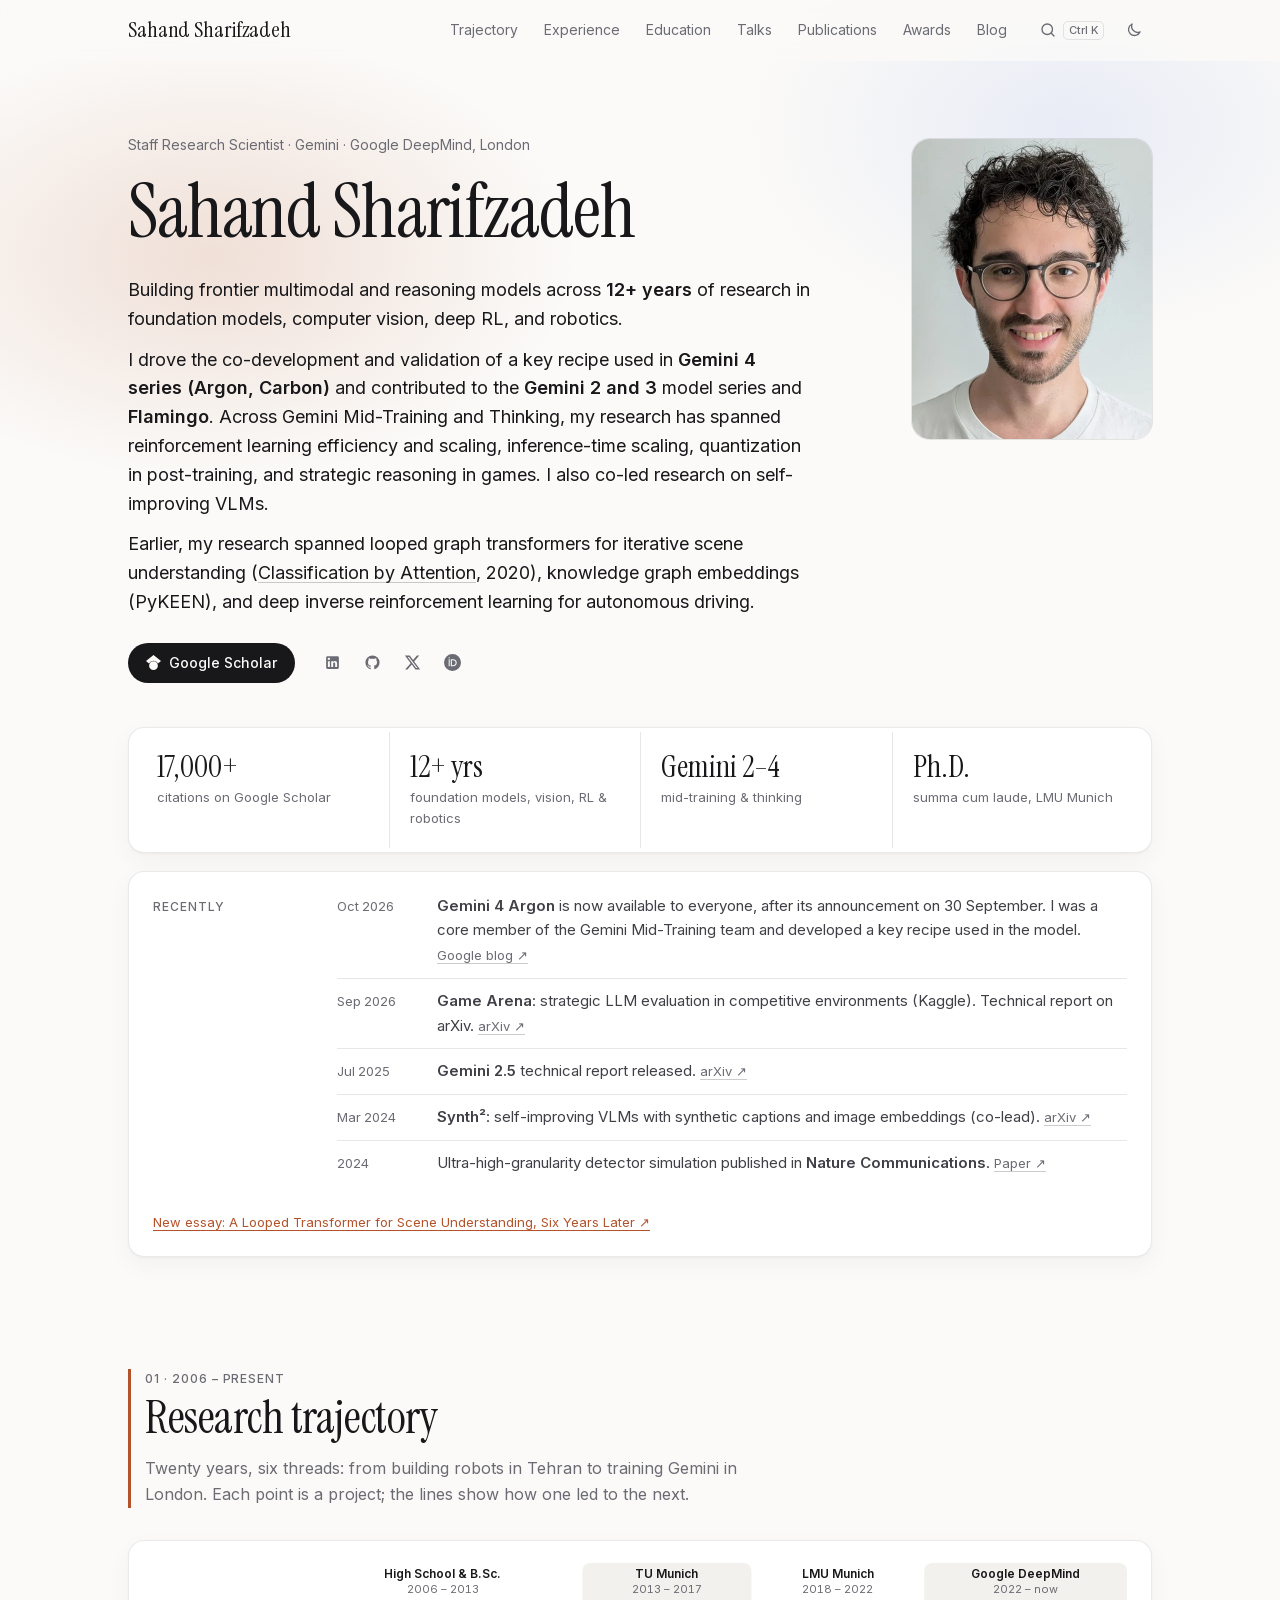
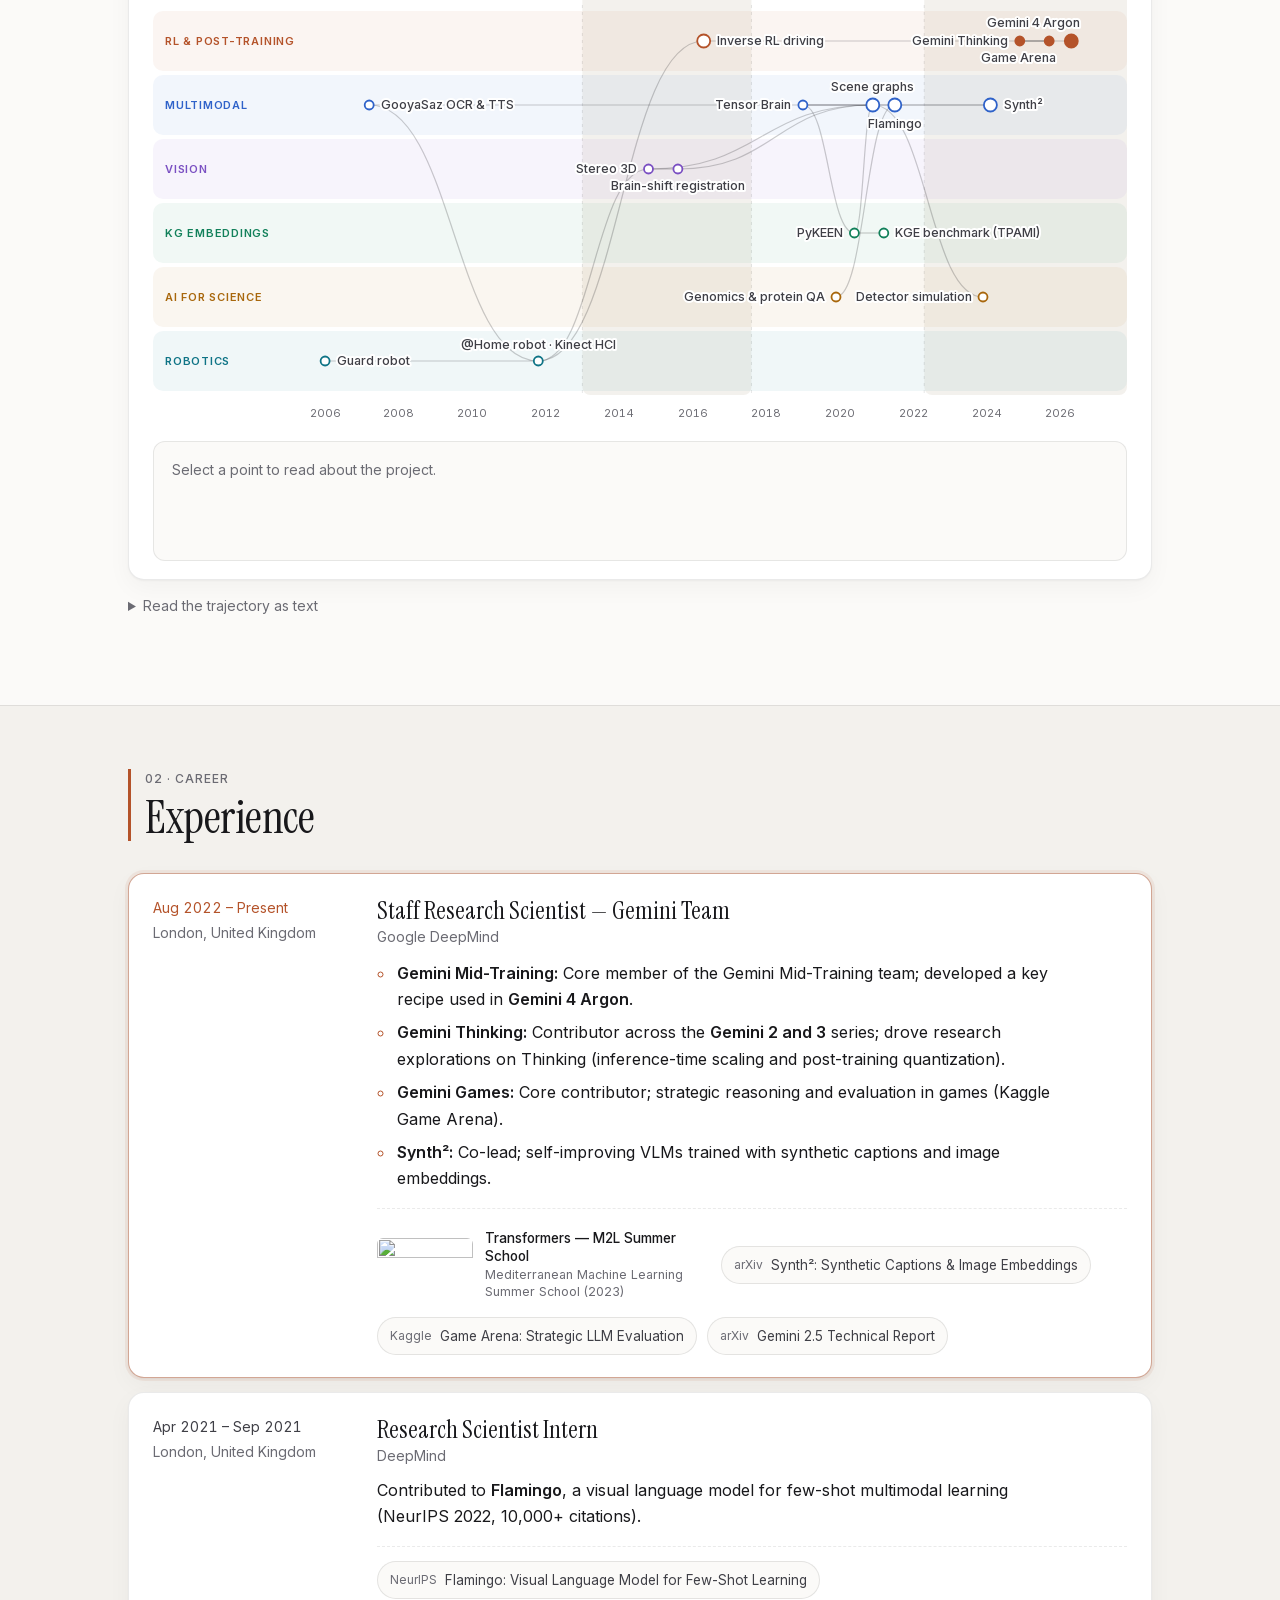
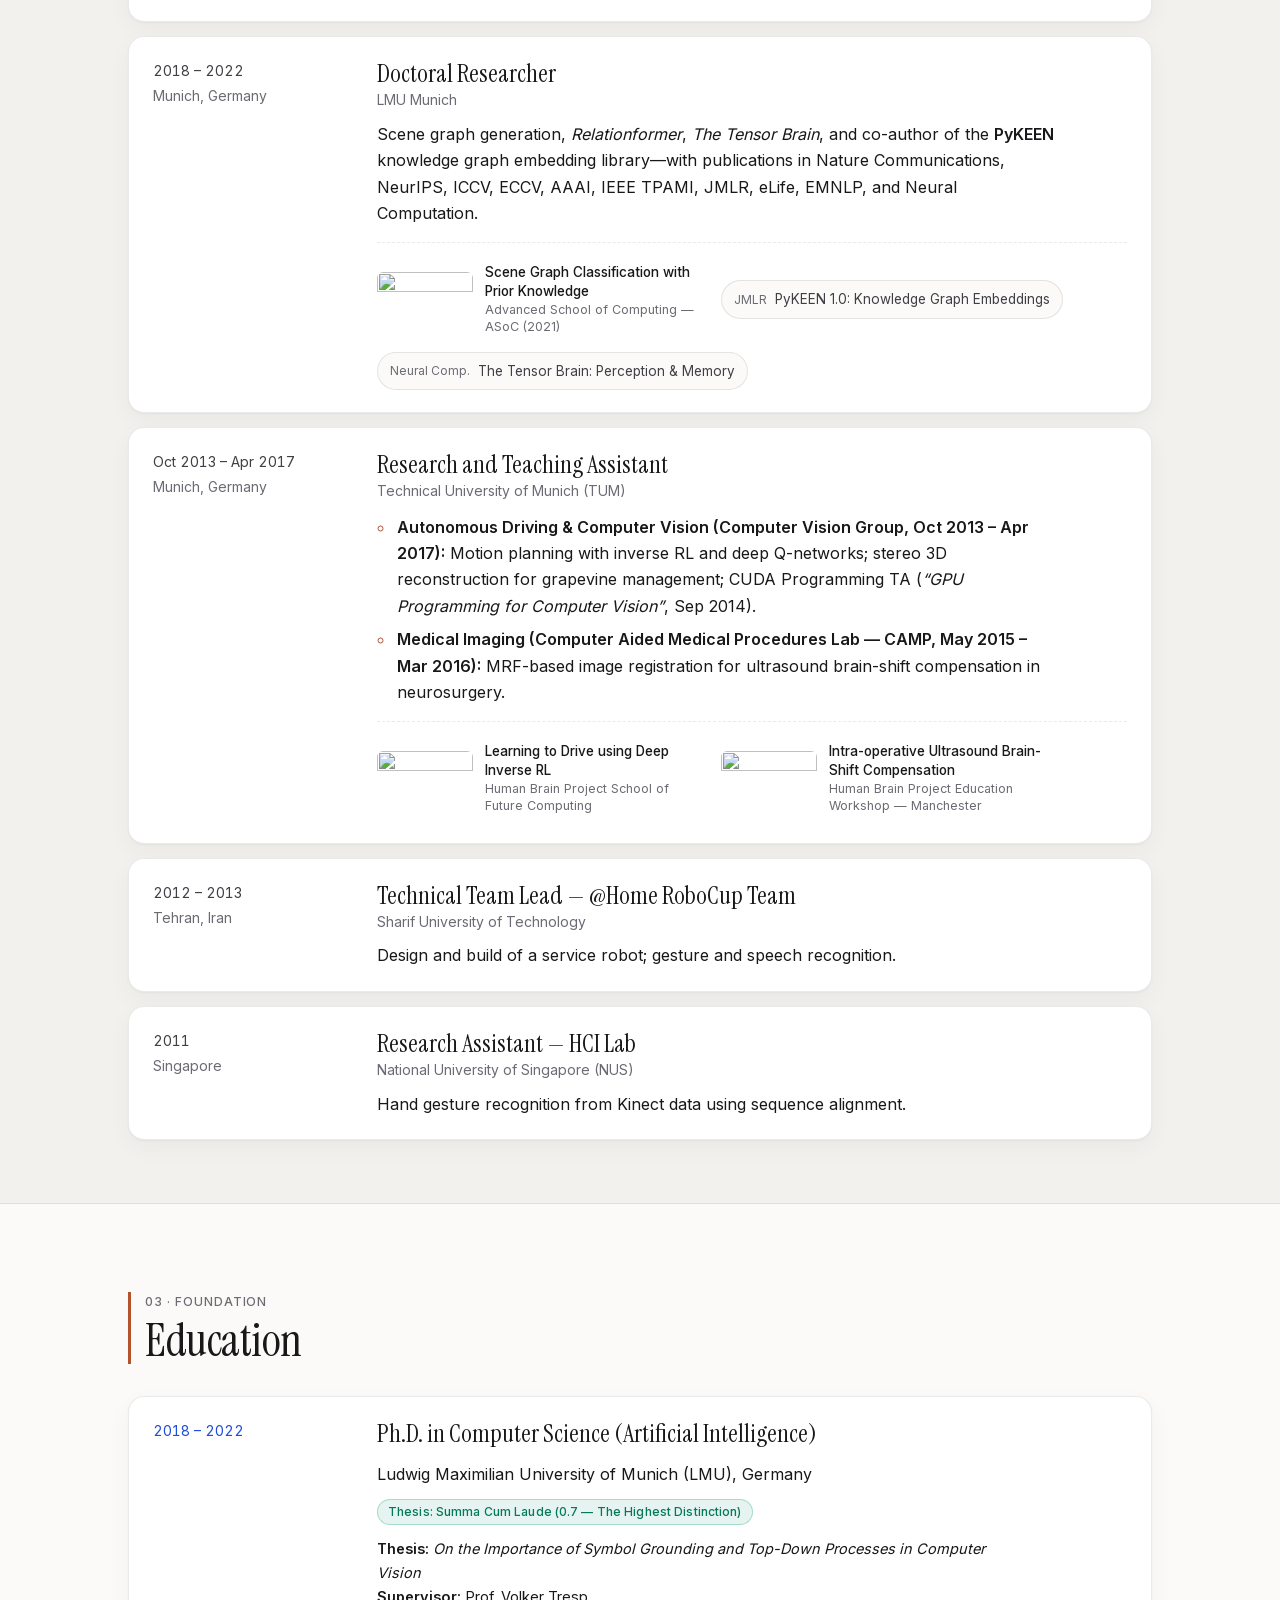
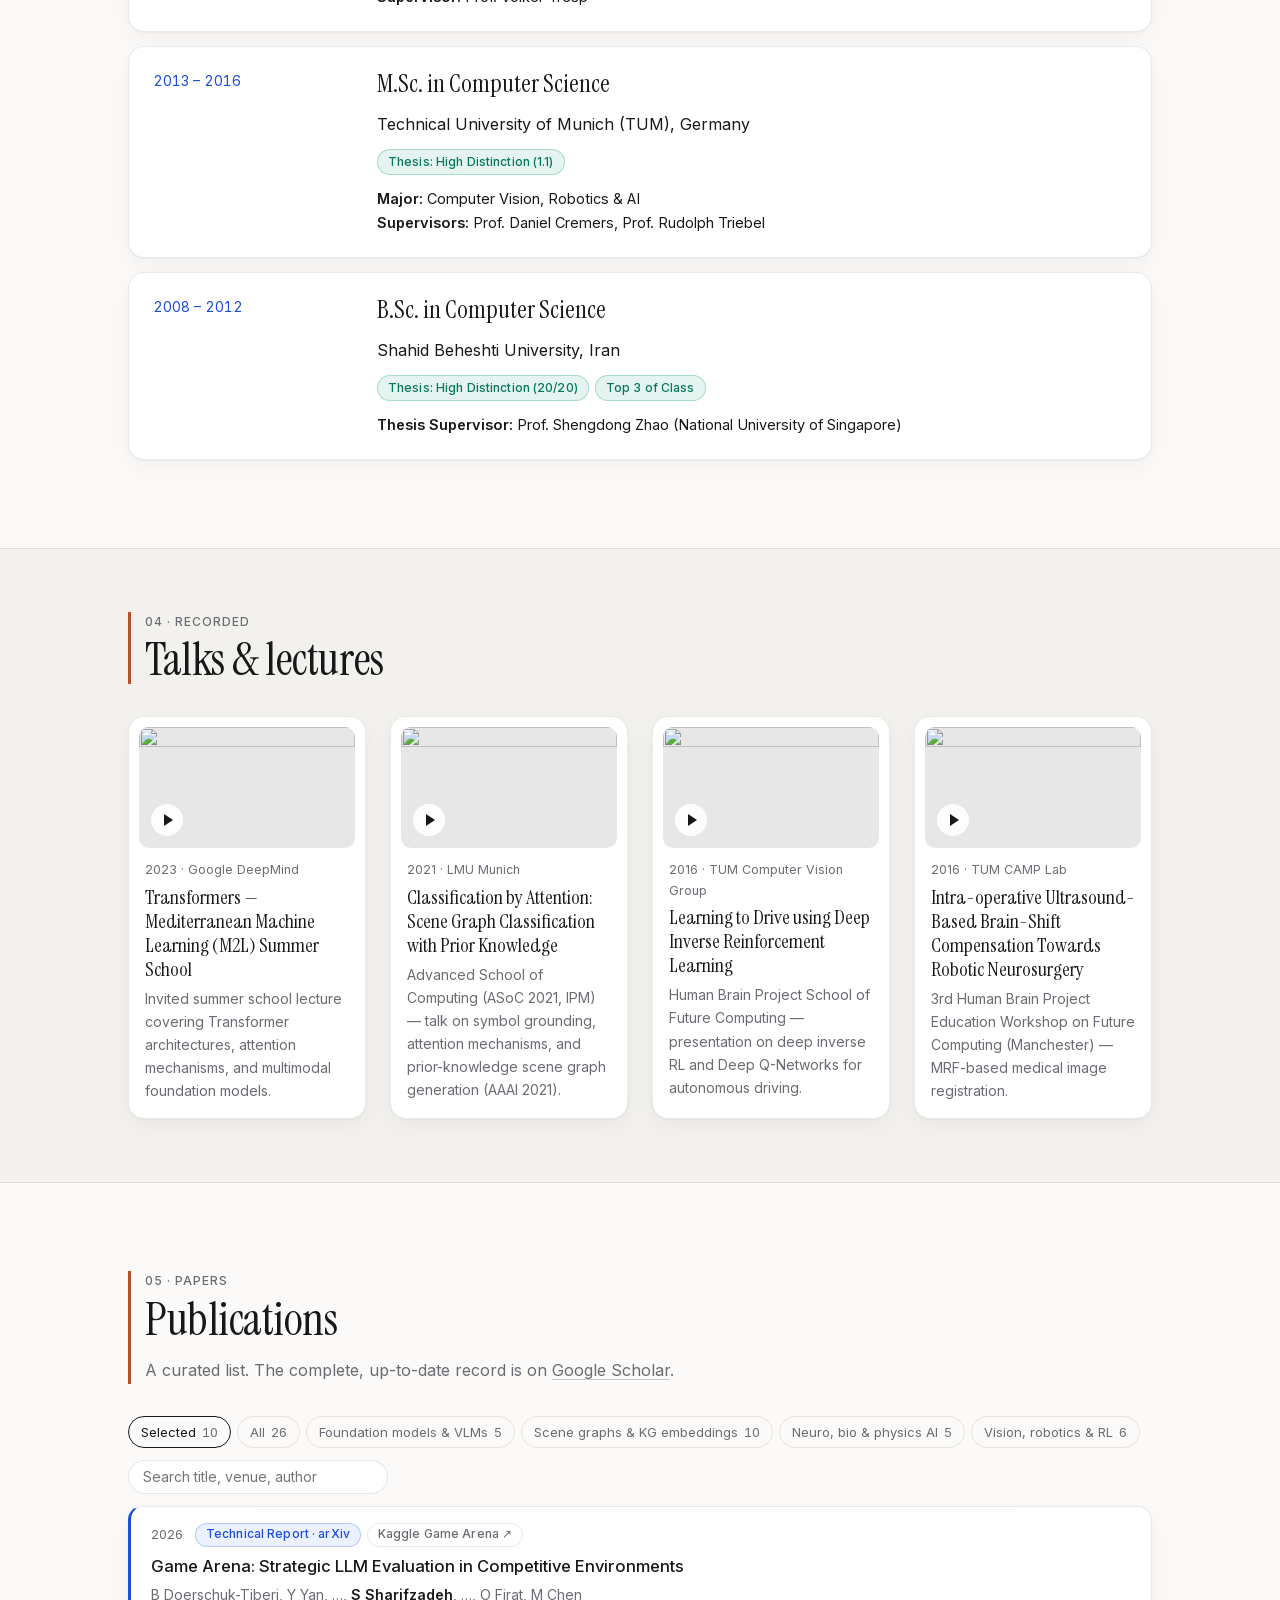
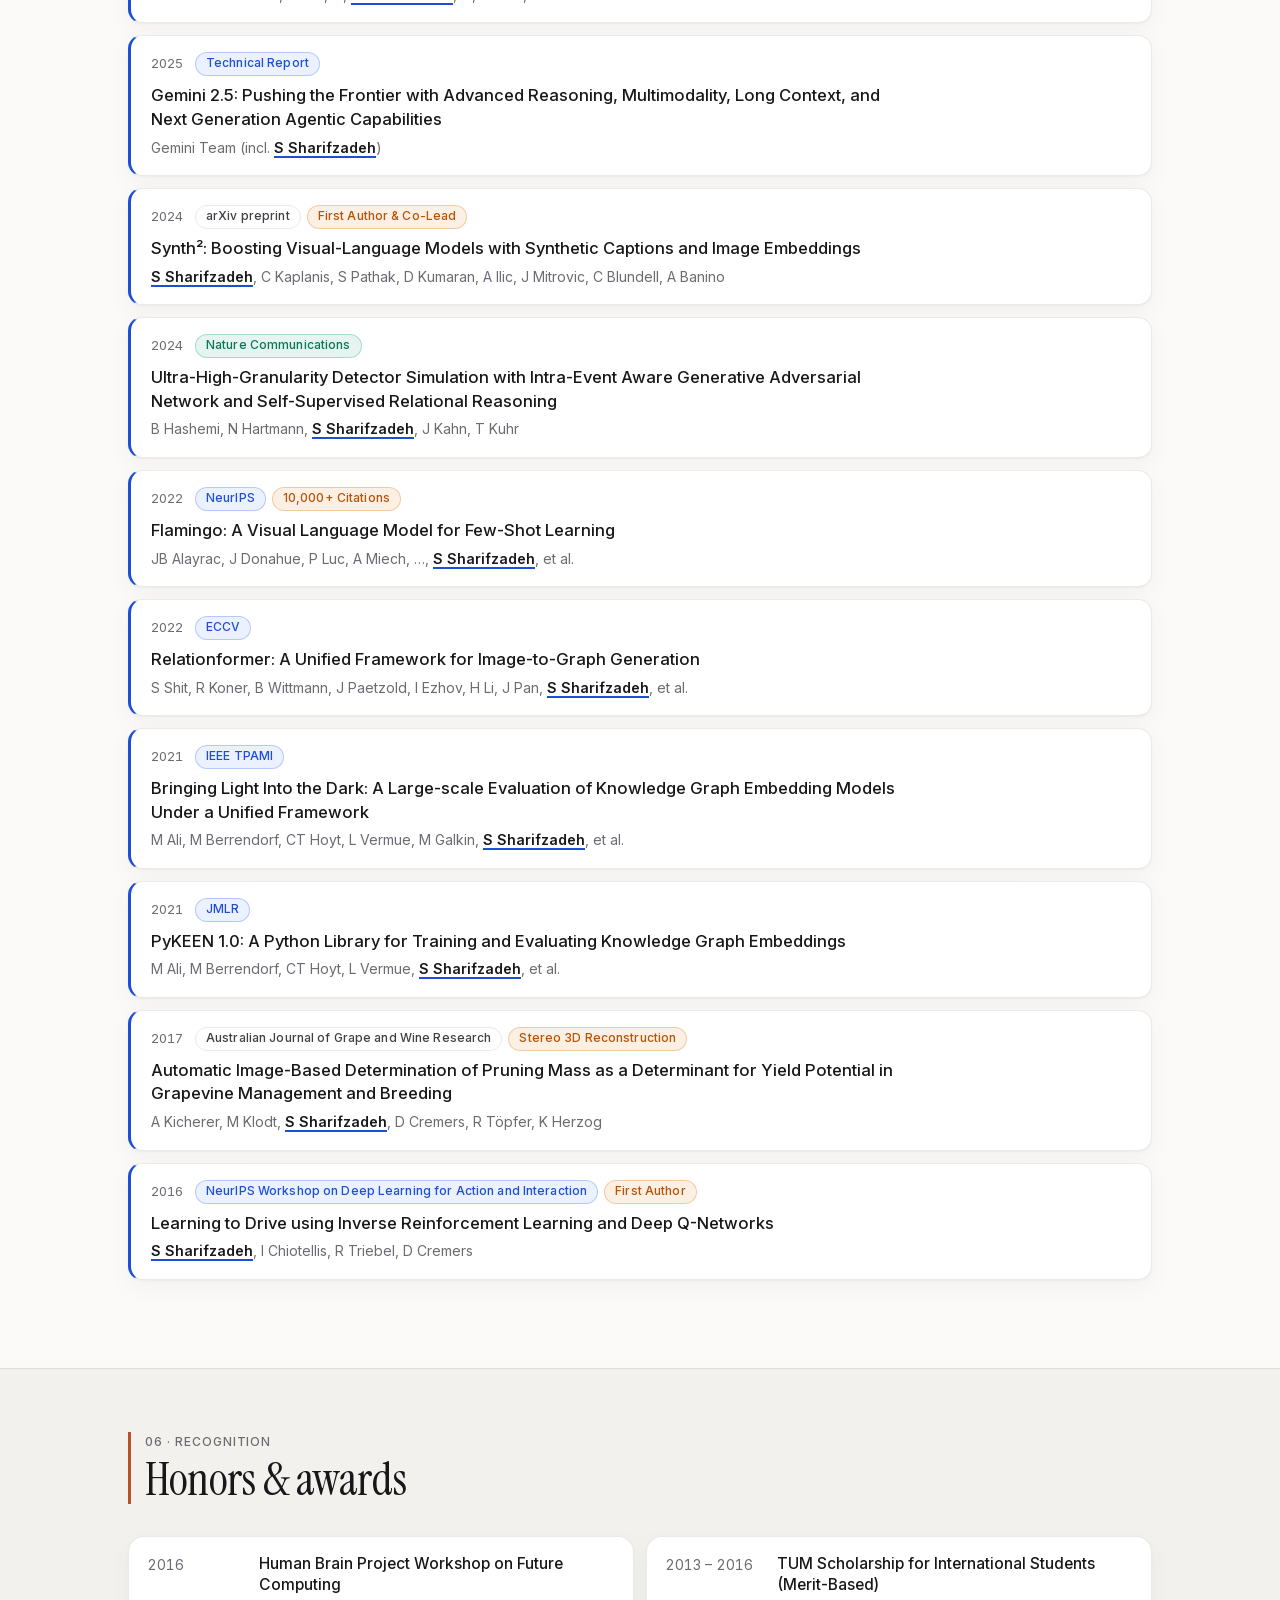
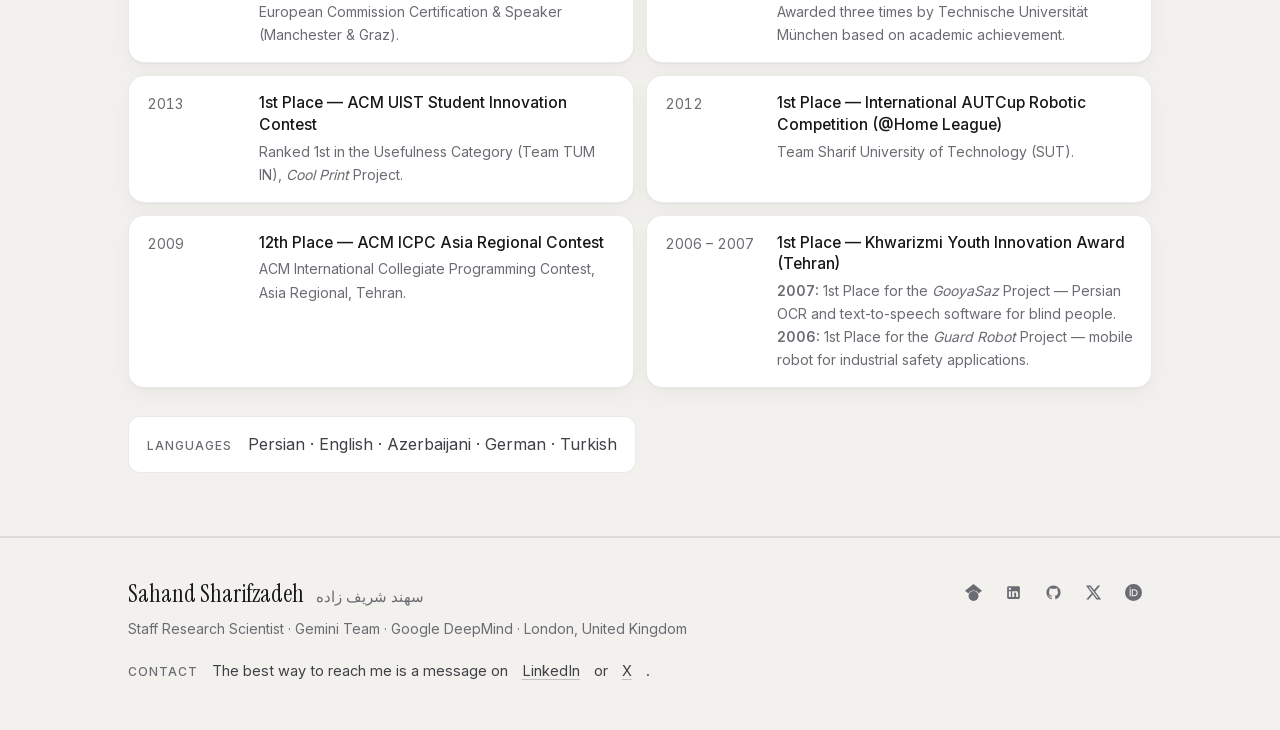
==== commit a867324e: "Personal website and looped Transformer essay" ====
--- a/index.html
+++ b/index.html
@@ -25,7 +25,8 @@
   <meta property="og:title" content="Sahand Sharifzadeh — Staff Research Scientist, Google DeepMind" />
   <meta property="og:description" content="Sahand Sharifzadeh is a Staff Research Scientist on the Gemini team at Google DeepMind in London, working on mid-training, reasoning and multimodal models." />
   <meta property="og:url" content="https://sharifza.github.io/" />
-  <meta property="og:image" content="https://sharifza.github.io/assets/og-image.png" />
+  <meta property="og:image" content="https://sharifza.github.io/assets/og-image.jpg" />
+  <meta property="og:image:type" content="image/jpeg" />
   <meta property="og:image:width" content="1200" />
   <meta property="og:image:height" content="630" />
   <meta property="og:image:alt" content="Sahand Sharifzadeh, Staff Research Scientist at Google DeepMind" />
@@ -35,903 +36,13 @@
   <meta name="twitter:site" content="@sahandsharif" />
   <meta name="twitter:title" content="Sahand Sharifzadeh — Staff Research Scientist, Google DeepMind" />
   <meta name="twitter:description" content="Sahand Sharifzadeh is a Staff Research Scientist on the Gemini team at Google DeepMind in London, working on mid-training, reasoning and multimodal models." />
-  <meta name="twitter:image" content="https://sharifza.github.io/assets/og-image.png" />
+  <meta name="twitter:image" content="https://sharifza.github.io/assets/og-image.jpg" />
 
   <script>(function(){var t=null;try{t=localStorage.getItem('ss-theme');}catch(e){}if(!t)t=matchMedia('(prefers-color-scheme: dark)').matches?'dark':'light';document.documentElement.dataset.theme=t;})();</script>
-  <link rel="preconnect" href="https://fonts.googleapis.com" />
-  <link rel="preconnect" href="https://fonts.gstatic.com" crossorigin />
-  <link rel="stylesheet" href="https://fonts.googleapis.com/css2?family=Instrument+Serif:ital@0;1&amp;family=Inter:wght@400;500;600&amp;display=swap" />
-  <link rel="stylesheet" href="styles.css?v=111323e7" />
+  <link rel="preload" href="/assets/fonts/inter-latin.woff2" as="font" type="font/woff2" crossorigin /><link rel="preload" href="/assets/fonts/instrument-serif-latin.woff2" as="font" type="font/woff2" crossorigin />
+  <link rel="stylesheet" href="styles.css?v=1772965b" />
   <script type="application/ld+json">
-{
- "@context": "https://schema.org",
- "@graph": [
-  {
-   "@type": "ProfilePage",
-   "@id": "https://sharifza.github.io/#webpage",
-   "url": "https://sharifza.github.io/",
-   "name": "Sahand Sharifzadeh — Staff Research Scientist, Google DeepMind",
-   "dateModified": "2026-10-24",
-   "mainEntity": {
-    "@id": "https://sharifza.github.io/#person"
-   }
-  },
-  {
-   "@type": "Person",
-   "@id": "https://sharifza.github.io/#person",
-   "name": "Sahand Sharifzadeh",
-   "givenName": "Sahand",
-   "familyName": "Sharifzadeh",
-   "alternateName": [
-    "S. Sharifzadeh",
-    "S Sharifzadeh",
-    "سهند شریف زاده"
-   ],
-   "url": "https://sharifza.github.io/",
-   "image": "https://sharifza.github.io/assets/portrait.jpg",
-   "jobTitle": "Staff Research Scientist",
-   "description": "Sahand Sharifzadeh is a Staff Research Scientist on the Gemini team at Google DeepMind in London, working on mid-training, reasoning and multimodal models.",
-   "worksFor": {
-    "@type": "Organization",
-    "name": "Google DeepMind",
-    "url": "https://deepmind.google/",
-    "department": "Gemini Team"
-   },
-   "address": {
-    "@type": "PostalAddress",
-    "addressLocality": "London",
-    "addressCountry": "GB"
-   },
-   "identifier": {
-    "@type": "PropertyValue",
-    "propertyID": "ORCID",
-    "value": "0000-0002-5534-4017"
-   },
-   "sameAs": [
-    "https://scholar.google.com/citations?user=frzfxXYAAAAJ",
-    "https://www.linkedin.com/in/sahandsharifzadeh",
-    "https://github.com/sharifza",
-    "https://x.com/sahandsharif",
-    "https://orcid.org/0000-0002-5534-4017"
-   ],
-   "knowsLanguage": [
-    "Persian",
-    "English",
-    "Azerbaijani",
-    "German",
-    "Turkish"
-   ],
-   "alumniOf": [
-    {
-     "@type": "CollegeOrUniversity",
-     "name": "Ludwig Maximilian University of Munich (LMU)"
-    },
-    {
-     "@type": "CollegeOrUniversity",
-     "name": "Technical University of Munich (TUM)"
-    },
-    {
-     "@type": "CollegeOrUniversity",
-     "name": "Shahid Beheshti University"
-    }
-   ],
-   "hasCredential": [
-    {
-     "@type": "EducationalOccupationalCredential",
-     "name": "Ph.D. in Computer Science (Artificial Intelligence)",
-     "credentialCategory": "degree",
-     "recognizedBy": {
-      "@type": "CollegeOrUniversity",
-      "name": "Ludwig Maximilian University of Munich (LMU)"
-     }
-    },
-    {
-     "@type": "EducationalOccupationalCredential",
-     "name": "M.Sc. in Computer Science",
-     "credentialCategory": "degree",
-     "recognizedBy": {
-      "@type": "CollegeOrUniversity",
-      "name": "Technical University of Munich (TUM)"
-     }
-    },
-    {
-     "@type": "EducationalOccupationalCredential",
-     "name": "B.Sc. in Computer Science",
-     "credentialCategory": "degree",
-     "recognizedBy": {
-      "@type": "CollegeOrUniversity",
-      "name": "Shahid Beheshti University"
-     }
-    }
-   ],
-   "award": [
-    "Human Brain Project Workshop on Future Computing",
-    "TUM Scholarship for International Students (Merit-Based)",
-    "1st Place — ACM UIST Student Innovation Contest",
-    "1st Place — International AUTCup Robotic Competition (@Home League)",
-    "12th Place — ACM ICPC Asia Regional Contest",
-    "1st Place — Khwarizmi Youth Innovation Award (Tehran)"
-   ],
-   "knowsAbout": [
-    "AI for Science",
-    "Computer vision",
-    "Gemini",
-    "Inference-time scaling",
-    "Knowledge graph embeddings",
-    "Large language models",
-    "Multimodal & vision–language",
-    "Post-training quantization",
-    "RL & post-training",
-    "Robotics",
-    "Scene graph generation"
-   ]
-  },
-  {
-   "@type": "ScholarlyArticle",
-   "headline": "Game Arena: Strategic LLM Evaluation in Competitive Environments",
-   "datePublished": "2026",
-   "author": [
-    {
-     "@type": "Person",
-     "name": "B Doerschuk-Tiberi"
-    },
-    {
-     "@type": "Person",
-     "name": "Y Yan"
-    },
-    {
-     "@id": "https://sharifza.github.io/#person"
-    },
-    {
-     "@type": "Person",
-     "name": "O Firat"
-    },
-    {
-     "@type": "Person",
-     "name": "M Chen"
-    }
-   ],
-   "isPartOf": {
-    "@type": "CreativeWork",
-    "name": "Technical Report · arXiv"
-   },
-   "url": "https://arxiv.org/abs/2609.31473"
-  },
-  {
-   "@type": "ScholarlyArticle",
-   "headline": "Gemini 2.5: Pushing the Frontier with Advanced Reasoning, Multimodality, Long Context, and Next Generation Agentic Capabilities",
-   "datePublished": "2025",
-   "author": [
-    {
-     "@id": "https://sharifza.github.io/#person"
-    }
-   ],
-   "isPartOf": {
-    "@type": "CreativeWork",
-    "name": "Technical Report"
-   },
-   "url": "https://arxiv.org/abs/2507.06261"
-  },
-  {
-   "@type": "ScholarlyArticle",
-   "headline": "Synth²: Boosting Visual-Language Models with Synthetic Captions and Image Embeddings",
-   "datePublished": "2024",
-   "author": [
-    {
-     "@id": "https://sharifza.github.io/#person"
-    },
-    {
-     "@type": "Person",
-     "name": "C Kaplanis"
-    },
-    {
-     "@type": "Person",
-     "name": "S Pathak"
-    },
-    {
-     "@type": "Person",
-     "name": "D Kumaran"
-    },
-    {
-     "@type": "Person",
-     "name": "A Ilic"
-    },
-    {
-     "@type": "Person",
-     "name": "J Mitrovic"
-    },
-    {
-     "@type": "Person",
-     "name": "C Blundell"
-    },
-    {
-     "@type": "Person",
-     "name": "A Banino"
-    }
-   ],
-   "isPartOf": {
-    "@type": "CreativeWork",
-    "name": "arXiv preprint"
-   },
-   "url": "https://arxiv.org/abs/2403.07750"
-  },
-  {
-   "@type": "ScholarlyArticle",
-   "headline": "Ultra-High-Granularity Detector Simulation with Intra-Event Aware Generative Adversarial Network and Self-Supervised Relational Reasoning",
-   "datePublished": "2024",
-   "author": [
-    {
-     "@type": "Person",
-     "name": "B Hashemi"
-    },
-    {
-     "@type": "Person",
-     "name": "N Hartmann"
-    },
-    {
-     "@id": "https://sharifza.github.io/#person"
-    },
-    {
-     "@type": "Person",
-     "name": "J Kahn"
-    },
-    {
-     "@type": "Person",
-     "name": "T Kuhr"
-    }
-   ],
-   "isPartOf": {
-    "@type": "CreativeWork",
-    "name": "Nature Communications"
-   },
-   "url": "https://www.nature.com/articles/s41467-024-49104-4"
-  },
-  {
-   "@type": "ScholarlyArticle",
-   "headline": "PQA: Zero-Shot Protein Question Answering for Free-Form Scientific Enquiry with Large Language Models",
-   "datePublished": "2024",
-   "author": [
-    {
-     "@type": "Person",
-     "name": "EM Carrami"
-    },
-    {
-     "@id": "https://sharifza.github.io/#person"
-    }
-   ],
-   "isPartOf": {
-    "@type": "CreativeWork",
-    "name": "arXiv preprint"
-   },
-   "url": "https://arxiv.org/abs/2402.13653"
-  },
-  {
-   "@type": "ScholarlyArticle",
-   "headline": "InstanceFormer: An Online Video Instance Segmentation Framework",
-   "datePublished": "2023",
-   "author": [
-    {
-     "@type": "Person",
-     "name": "R Koner"
-    },
-    {
-     "@type": "Person",
-     "name": "T Hannan"
-    },
-    {
-     "@type": "Person",
-     "name": "S Shit"
-    },
-    {
-     "@id": "https://sharifza.github.io/#person"
-    },
-    {
-     "@type": "Person",
-     "name": "M Schubert"
-    },
-    {
-     "@type": "Person",
-     "name": "T Seidl"
-    },
-    {
-     "@type": "Person",
-     "name": "V Tresp"
-    }
-   ],
-   "isPartOf": {
-    "@type": "CreativeWork",
-    "name": "AAAI"
-   },
-   "url": "https://arxiv.org/abs/2208.10547"
-  },
-  {
-   "@type": "ScholarlyArticle",
-   "headline": "Do DALL-E and Flamingo Understand Each Other?",
-   "datePublished": "2023",
-   "author": [
-    {
-     "@type": "Person",
-     "name": "H Li"
-    },
-    {
-     "@type": "Person",
-     "name": "J Gu"
-    },
-    {
-     "@type": "Person",
-     "name": "R Koner"
-    },
-    {
-     "@id": "https://sharifza.github.io/#person"
-    },
-    {
-     "@type": "Person",
-     "name": "V Tresp"
-    }
-   ],
-   "isPartOf": {
-    "@type": "CreativeWork",
-    "name": "ICCV"
-   },
-   "url": "https://arxiv.org/abs/2212.12249"
-  },
-  {
-   "@type": "ScholarlyArticle",
-   "headline": "The Tensor Brain: A Unified Theory of Perception, Memory, and Semantic Decoding",
-   "datePublished": "2023",
-   "author": [
-    {
-     "@type": "Person",
-     "name": "V Tresp"
-    },
-    {
-     "@id": "https://sharifza.github.io/#person"
-    },
-    {
-     "@type": "Person",
-     "name": "H Li"
-    },
-    {
-     "@type": "Person",
-     "name": "D Konopatzki"
-    },
-    {
-     "@type": "Person",
-     "name": "Y Ma"
-    }
-   ],
-   "isPartOf": {
-    "@type": "CreativeWork",
-    "name": "Neural Computation"
-   },
-   "url": "https://arxiv.org/abs/2109.13323"
-  },
-  {
-   "@type": "ScholarlyArticle",
-   "headline": "MemeGraphs: Linking Memes to Knowledge Graphs",
-   "datePublished": "2023",
-   "author": [
-    {
-     "@type": "Person",
-     "name": "V Kougia"
-    },
-    {
-     "@type": "Person",
-     "name": "S Fetzel"
-    },
-    {
-     "@type": "Person",
-     "name": "T Kirchmair"
-    },
-    {
-     "@type": "Person",
-     "name": "E Çano"
-    },
-    {
-     "@type": "Person",
-     "name": "SM Baharlou"
-    },
-    {
-     "@id": "https://sharifza.github.io/#person"
-    },
-    {
-     "@type": "Person",
-     "name": "B Roth"
-    }
-   ],
-   "isPartOf": {
-    "@type": "CreativeWork",
-    "name": "ICDAR"
-   },
-   "url": "https://arxiv.org/abs/2305.18391"
-  },
-  {
-   "@type": "ScholarlyArticle",
-   "headline": "Prior-RadGraphFormer: A Prior-Knowledge-Enhanced Transformer for Generating Radiology Graphs from X-Rays",
-   "datePublished": "2023",
-   "author": [
-    {
-     "@type": "Person",
-     "name": "Y Xiong"
-    },
-    {
-     "@type": "Person",
-     "name": "J Liu"
-    },
-    {
-     "@type": "Person",
-     "name": "K Zaripova"
-    },
-    {
-     "@id": "https://sharifza.github.io/#person"
-    },
-    {
-     "@type": "Person",
-     "name": "M Keicher"
-    },
-    {
-     "@type": "Person",
-     "name": "N Navab"
-    }
-   ],
-   "isPartOf": {
-    "@type": "CreativeWork",
-    "name": "MICCAI Workshop (GRAIL)"
-   },
-   "url": "https://arxiv.org/abs/2303.13818"
-  },
-  {
-   "@type": "ScholarlyArticle",
-   "headline": "Flamingo: A Visual Language Model for Few-Shot Learning",
-   "datePublished": "2022",
-   "author": [
-    {
-     "@type": "Person",
-     "name": "JB Alayrac"
-    },
-    {
-     "@type": "Person",
-     "name": "J Donahue"
-    },
-    {
-     "@type": "Person",
-     "name": "P Luc"
-    },
-    {
-     "@type": "Person",
-     "name": "A Miech"
-    },
-    {
-     "@id": "https://sharifza.github.io/#person"
-    }
-   ],
-   "isPartOf": {
-    "@type": "CreativeWork",
-    "name": "NeurIPS"
-   },
-   "url": "https://arxiv.org/abs/2204.14198"
-  },
-  {
-   "@type": "ScholarlyArticle",
-   "headline": "Relationformer: A Unified Framework for Image-to-Graph Generation",
-   "datePublished": "2022",
-   "author": [
-    {
-     "@type": "Person",
-     "name": "S Shit"
-    },
-    {
-     "@type": "Person",
-     "name": "R Koner"
-    },
-    {
-     "@type": "Person",
-     "name": "B Wittmann"
-    },
-    {
-     "@type": "Person",
-     "name": "J Paetzold"
-    },
-    {
-     "@type": "Person",
-     "name": "I Ezhov"
-    },
-    {
-     "@type": "Person",
-     "name": "H Li"
-    },
-    {
-     "@type": "Person",
-     "name": "J Pan"
-    },
-    {
-     "@id": "https://sharifza.github.io/#person"
-    }
-   ],
-   "isPartOf": {
-    "@type": "CreativeWork",
-    "name": "ECCV"
-   },
-   "url": "https://arxiv.org/abs/2203.10202"
-  },
-  {
-   "@type": "ScholarlyArticle",
-   "headline": "Improving Scene Graph Classification by Exploiting Knowledge from Texts",
-   "datePublished": "2022",
-   "author": [
-    {
-     "@id": "https://sharifza.github.io/#person"
-    },
-    {
-     "@type": "Person",
-     "name": "SM Baharlou"
-    },
-    {
-     "@type": "Person",
-     "name": "M Schmitt"
-    },
-    {
-     "@type": "Person",
-     "name": "H Schütze"
-    },
-    {
-     "@type": "Person",
-     "name": "V Tresp"
-    }
-   ],
-   "isPartOf": {
-    "@type": "CreativeWork",
-    "name": "AAAI"
-   },
-   "url": "https://arxiv.org/abs/2110.02586"
-  },
-  {
-   "@type": "ScholarlyArticle",
-   "headline": "PourNet: Robust Robotic Pouring Through Curriculum and Curiosity-Based Reinforcement Learning",
-   "datePublished": "2022",
-   "author": [
-    {
-     "@type": "Person",
-     "name": "E Babaians"
-    },
-    {
-     "@type": "Person",
-     "name": "T Sharma"
-    },
-    {
-     "@type": "Person",
-     "name": "M Karimi"
-    },
-    {
-     "@id": "https://sharifza.github.io/#person"
-    },
-    {
-     "@type": "Person",
-     "name": "E Steinbach"
-    }
-   ],
-   "isPartOf": {
-    "@type": "CreativeWork",
-    "name": "IEEE/RSJ IROS"
-   },
-   "url": "https://doi.org/10.1109/IROS47612.2022.9981195"
-  },
-  {
-   "@type": "ScholarlyArticle",
-   "headline": "On the Importance of Symbol Grounding and Top-Down Processes in Computer Vision",
-   "datePublished": "2022",
-   "author": [
-    {
-     "@id": "https://sharifza.github.io/#person"
-    }
-   ],
-   "isPartOf": {
-    "@type": "CreativeWork",
-    "name": "Ph.D. Dissertation · LMU Munich"
-   },
-   "url": "https://edoc.ub.uni-muenchen.de/33176/"
-  },
-  {
-   "@type": "ScholarlyArticle",
-   "headline": "Classification by Attention: Scene Graph Classification with Prior Knowledge",
-   "datePublished": "2021",
-   "author": [
-    {
-     "@id": "https://sharifza.github.io/#person"
-    },
-    {
-     "@type": "Person",
-     "name": "SM Baharlou"
-    },
-    {
-     "@type": "Person",
-     "name": "V Tresp"
-    }
-   ],
-   "isPartOf": {
-    "@type": "CreativeWork",
-    "name": "AAAI"
-   },
-   "url": "https://arxiv.org/abs/2011.10084"
-  },
-  {
-   "@type": "ScholarlyArticle",
-   "headline": "Improving Visual Relation Detection using Depth Maps",
-   "datePublished": "2021",
-   "author": [
-    {
-     "@id": "https://sharifza.github.io/#person"
-    },
-    {
-     "@type": "Person",
-     "name": "SM Baharlou"
-    },
-    {
-     "@type": "Person",
-     "name": "M Berrendorf"
-    },
-    {
-     "@type": "Person",
-     "name": "R Koner"
-    },
-    {
-     "@type": "Person",
-     "name": "V Tresp"
-    }
-   ],
-   "isPartOf": {
-    "@type": "CreativeWork",
-    "name": "ICPR"
-   },
-   "url": "https://arxiv.org/abs/1911.09428"
-  },
-  {
-   "@type": "ScholarlyArticle",
-   "headline": "Bringing Light Into the Dark: A Large-scale Evaluation of Knowledge Graph Embedding Models Under a Unified Framework",
-   "datePublished": "2021",
-   "author": [
-    {
-     "@type": "Person",
-     "name": "M Ali"
-    },
-    {
-     "@type": "Person",
-     "name": "M Berrendorf"
-    },
-    {
-     "@type": "Person",
-     "name": "CT Hoyt"
-    },
-    {
-     "@type": "Person",
-     "name": "L Vermue"
-    },
-    {
-     "@type": "Person",
-     "name": "M Galkin"
-    },
-    {
-     "@id": "https://sharifza.github.io/#person"
-    }
-   ],
-   "isPartOf": {
-    "@type": "CreativeWork",
-    "name": "IEEE TPAMI"
-   },
-   "url": "https://arxiv.org/abs/2006.13365"
-  },
-  {
-   "@type": "ScholarlyArticle",
-   "headline": "PyKEEN 1.0: A Python Library for Training and Evaluating Knowledge Graph Embeddings",
-   "datePublished": "2021",
-   "author": [
-    {
-     "@type": "Person",
-     "name": "M Ali"
-    },
-    {
-     "@type": "Person",
-     "name": "M Berrendorf"
-    },
-    {
-     "@type": "Person",
-     "name": "CT Hoyt"
-    },
-    {
-     "@type": "Person",
-     "name": "L Vermue"
-    },
-    {
-     "@id": "https://sharifza.github.io/#person"
-    }
-   ],
-   "isPartOf": {
-    "@type": "CreativeWork",
-    "name": "JMLR"
-   },
-   "url": "https://jmlr.org/papers/v22/20-825.html"
-  },
-  {
-   "@type": "ScholarlyArticle",
-   "headline": "An Unsupervised Joint System for Text Generation from Knowledge Graphs and Semantic Parsing",
-   "datePublished": "2020",
-   "author": [
-    {
-     "@type": "Person",
-     "name": "M Schmitt"
-    },
-    {
-     "@id": "https://sharifza.github.io/#person"
-    },
-    {
-     "@type": "Person",
-     "name": "V Tresp"
-    },
-    {
-     "@type": "Person",
-     "name": "H Schütze"
-    }
-   ],
-   "isPartOf": {
-    "@type": "CreativeWork",
-    "name": "EMNLP"
-   },
-   "url": "https://aclanthology.org/2020.emnlp-main.577/"
-  },
-  {
-   "@type": "ScholarlyArticle",
-   "headline": "A Highly Accurate Platform for Clone-Specific Mutation Discovery Enables the Study of Active Mutational Processes",
-   "datePublished": "2020",
-   "author": [
-    {
-     "@type": "Person",
-     "name": "M KaramiNejadRanjbar"
-    },
-    {
-     "@id": "https://sharifza.github.io/#person"
-    }
-   ],
-   "isPartOf": {
-    "@type": "CreativeWork",
-    "name": "eLife"
-   },
-   "url": "https://elifesciences.org/articles/55215"
-  },
-  {
-   "@type": "ScholarlyArticle",
-   "headline": "A Model for Perception and Memory",
-   "datePublished": "2019",
-   "author": [
-    {
-     "@type": "Person",
-     "name": "V Tresp"
-    },
-    {
-     "@id": "https://sharifza.github.io/#person"
-    },
-    {
-     "@type": "Person",
-     "name": "D Konopatzki"
-    }
-   ],
-   "isPartOf": {
-    "@type": "CreativeWork",
-    "name": "CCN"
-   },
-   "url": "https://doi.org/10.32470/CCN.2019.1264-0"
-  },
-  {
-   "@type": "ScholarlyArticle",
-   "headline": "Automatic Image-Based Determination of Pruning Mass as a Determinant for Yield Potential in Grapevine Management and Breeding",
-   "datePublished": "2017",
-   "author": [
-    {
-     "@type": "Person",
-     "name": "A Kicherer"
-    },
-    {
-     "@type": "Person",
-     "name": "M Klodt"
-    },
-    {
-     "@id": "https://sharifza.github.io/#person"
-    },
-    {
-     "@type": "Person",
-     "name": "D Cremers"
-    },
-    {
-     "@type": "Person",
-     "name": "R Töpfer"
-    },
-    {
-     "@type": "Person",
-     "name": "K Herzog"
-    }
-   ],
-   "isPartOf": {
-    "@type": "CreativeWork",
-    "name": "Australian Journal of Grape and Wine Research"
-   },
-   "url": "https://doi.org/10.1111/ajgw.12243"
-  },
-  {
-   "@type": "ScholarlyArticle",
-   "headline": "Learning to Drive using Inverse Reinforcement Learning and Deep Q-Networks",
-   "datePublished": "2016",
-   "author": [
-    {
-     "@id": "https://sharifza.github.io/#person"
-    },
-    {
-     "@type": "Person",
-     "name": "I Chiotellis"
-    },
-    {
-     "@type": "Person",
-     "name": "R Triebel"
-    },
-    {
-     "@type": "Person",
-     "name": "D Cremers"
-    }
-   ],
-   "isPartOf": {
-    "@type": "CreativeWork",
-    "name": "NeurIPS Workshop on Deep Learning for Action and Interaction"
-   },
-   "url": "https://arxiv.org/abs/1612.03653"
-  },
-  {
-   "@type": "ScholarlyArticle",
-   "headline": "Intra-operative Ultrasound-Based Brain-Shift Compensation Towards Robotic Image-Based Neurosurgery",
-   "datePublished": "2016",
-   "author": [
-    {
-     "@id": "https://sharifza.github.io/#person"
-    },
-    {
-     "@type": "Person",
-     "name": "SA Ahmadi"
-    },
-    {
-     "@type": "Person",
-     "name": "F Milletari"
-    },
-    {
-     "@type": "Person",
-     "name": "N Navab"
-    }
-   ],
-   "isPartOf": {
-    "@type": "CreativeWork",
-    "name": "3rd Human Brain Project Education Workshop on Future Computing"
-   }
-  },
-  {
-   "@type": "ScholarlyArticle",
-   "headline": "RobX & SUT Service Delivery Robots League Team Description Papers",
-   "datePublished": "2012",
-   "author": [
-    {
-     "@type": "Person",
-     "name": "A Keipour"
-    },
-    {
-     "@id": "https://sharifza.github.io/#person"
-    },
-    {
-     "@type": "Person",
-     "name": "E Babaians"
-    }
-   ],
-   "isPartOf": {
-    "@type": "CreativeWork",
-    "name": "AUTCup & Khwarizmi International Robotic Competitions (@Home League)"
-   }
-  }
- ]
-}
+{"@context":"https://schema.org","@graph":[{"@type":"ProfilePage","@id":"https://sharifza.github.io/#webpage","url":"https://sharifza.github.io/","name":"Sahand Sharifzadeh — Staff Research Scientist, Google DeepMind","dateModified":"2026-10-31","mainEntity":{"@id":"https://sharifza.github.io/#person"}},{"@type":"Person","@id":"https://sharifza.github.io/#person","name":"Sahand Sharifzadeh","givenName":"Sahand","familyName":"Sharifzadeh","alternateName":["S. Sharifzadeh","S Sharifzadeh","سهند شریف زاده"],"url":"https://sharifza.github.io/","image":"https://sharifza.github.io/assets/portrait.jpg","jobTitle":"Staff Research Scientist","description":"Sahand Sharifzadeh is a Staff Research Scientist on the Gemini team at Google DeepMind in London, working on mid-training, reasoning and multimodal models.","worksFor":{"@type":"Organization","name":"Google DeepMind","url":"https://deepmind.google/","department":"Gemini Team"},"address":{"@type":"PostalAddress","addressLocality":"London","addressCountry":"GB"},"identifier":{"@type":"PropertyValue","propertyID":"ORCID","value":"0000-0002-5534-4017"},"sameAs":["https://scholar.google.com/citations?user=frzfxXYAAAAJ","https://www.linkedin.com/in/sahandsharifzadeh","https://github.com/sharifza","https://x.com/sahandsharif","https://orcid.org/0000-0002-5534-4017"],"knowsLanguage":["Persian","English","Azerbaijani","German","Turkish"],"alumniOf":[{"@type":"CollegeOrUniversity","name":"Ludwig Maximilian University of Munich (LMU)"},{"@type":"CollegeOrUniversity","name":"Technical University of Munich (TUM)"},{"@type":"CollegeOrUniversity","name":"Shahid Beheshti University"}],"hasCredential":[{"@type":"EducationalOccupationalCredential","name":"Ph.D. in Computer Science (Artificial Intelligence)","credentialCategory":"degree","recognizedBy":{"@type":"CollegeOrUniversity","name":"Ludwig Maximilian University of Munich (LMU)"}},{"@type":"EducationalOccupationalCredential","name":"M.Sc. in Computer Science","credentialCategory":"degree","recognizedBy":{"@type":"CollegeOrUniversity","name":"Technical University of Munich (TUM)"}},{"@type":"EducationalOccupationalCredential","name":"B.Sc. in Computer Science","credentialCategory":"degree","recognizedBy":{"@type":"CollegeOrUniversity","name":"Shahid Beheshti University"}}],"award":["Human Brain Project Workshop on Future Computing","TUM Scholarship for International Students (Merit-Based)","1st Place — ACM UIST Student Innovation Contest","1st Place — International AUTCup Robotic Competition (@Home League)","12th Place — ACM ICPC Asia Regional Contest","1st Place — Khwarizmi Youth Innovation Award (Tehran)"],"knowsAbout":["AI for Science","Computer vision","Gemini","Inference-time scaling","Knowledge graph embeddings","Large language models","Multimodal & vision–language","Post-training quantization","RL & post-training","Robotics","Scene graph generation"]},{"@type":"ScholarlyArticle","headline":"Game Arena: Strategic LLM Evaluation in Competitive Environments","datePublished":"2026","author":[{"@type":"Person","name":"B Doerschuk-Tiberi"},{"@type":"Person","name":"Y Yan"},{"@id":"https://sharifza.github.io/#person"},{"@type":"Person","name":"O Firat"},{"@type":"Person","name":"M Chen"}],"isPartOf":{"@type":"CreativeWork","name":"Technical Report · arXiv"},"url":"https://arxiv.org/abs/2609.31473"},{"@type":"ScholarlyArticle","headline":"Gemini 2.5: Pushing the Frontier with Advanced Reasoning, Multimodality, Long Context, and Next Generation Agentic Capabilities","datePublished":"2025","author":[{"@type":"Organization","name":"Gemini Team"},{"@id":"https://sharifza.github.io/#person"}],"isPartOf":{"@type":"CreativeWork","name":"Technical Report"},"url":"https://arxiv.org/abs/2507.06261"},{"@type":"ScholarlyArticle","headline":"Synth²: Boosting Visual-Language Models with Synthetic Captions and Image Embeddings","datePublished":"2024","author":[{"@id":"https://sharifza.github.io/#person"},{"@type":"Person","name":"C Kaplanis"},{"@type":"Person","name":"S Pathak"},{"@type":"Person","name":"D Kumaran"},{"@type":"Person","name":"A Ilic"},{"@type":"Person","name":"J Mitrovic"},{"@type":"Person","name":"C Blundell"},{"@type":"Person","name":"A Banino"}],"isPartOf":{"@type":"CreativeWork","name":"arXiv preprint"},"url":"https://arxiv.org/abs/2403.07750"},{"@type":"ScholarlyArticle","headline":"Ultra-High-Granularity Detector Simulation with Intra-Event Aware Generative Adversarial Network and Self-Supervised Relational Reasoning","datePublished":"2024","author":[{"@type":"Person","name":"B Hashemi"},{"@type":"Person","name":"N Hartmann"},{"@id":"https://sharifza.github.io/#person"},{"@type":"Person","name":"J Kahn"},{"@type":"Person","name":"T Kuhr"}],"isPartOf":{"@type":"CreativeWork","name":"Nature Communications"},"url":"https://www.nature.com/articles/s41467-024-49104-4"},{"@type":"ScholarlyArticle","headline":"PQA: Zero-Shot Protein Question Answering for Free-Form Scientific Enquiry with Large Language Models","datePublished":"2024","author":[{"@type":"Person","name":"EM Carrami"},{"@id":"https://sharifza.github.io/#person"}],"isPartOf":{"@type":"CreativeWork","name":"arXiv preprint"},"url":"https://arxiv.org/abs/2402.13653"},{"@type":"ScholarlyArticle","headline":"InstanceFormer: An Online Video Instance Segmentation Framework","datePublished":"2023","author":[{"@type":"Person","name":"R Koner"},{"@type":"Person","name":"T Hannan"},{"@type":"Person","name":"S Shit"},{"@id":"https://sharifza.github.io/#person"},{"@type":"Person","name":"M Schubert"},{"@type":"Person","name":"T Seidl"},{"@type":"Person","name":"V Tresp"}],"isPartOf":{"@type":"CreativeWork","name":"AAAI"},"url":"https://arxiv.org/abs/2208.10547"},{"@type":"ScholarlyArticle","headline":"Do DALL-E and Flamingo Understand Each Other?","datePublished":"2023","author":[{"@type":"Person","name":"H Li"},{"@type":"Person","name":"J Gu"},{"@type":"Person","name":"R Koner"},{"@id":"https://sharifza.github.io/#person"},{"@type":"Person","name":"V Tresp"}],"isPartOf":{"@type":"CreativeWork","name":"ICCV"},"url":"https://arxiv.org/abs/2212.12249"},{"@type":"ScholarlyArticle","headline":"The Tensor Brain: A Unified Theory of Perception, Memory, and Semantic Decoding","datePublished":"2023","author":[{"@type":"Person","name":"V Tresp"},{"@id":"https://sharifza.github.io/#person"},{"@type":"Person","name":"H Li"},{"@type":"Person","name":"D Konopatzki"},{"@type":"Person","name":"Y Ma"}],"isPartOf":{"@type":"CreativeWork","name":"Neural Computation"},"url":"https://arxiv.org/abs/2109.13392"},{"@type":"ScholarlyArticle","headline":"MemeGraphs: Linking Memes to Knowledge Graphs","datePublished":"2023","author":[{"@type":"Person","name":"V Kougia"},{"@type":"Person","name":"S Fetzel"},{"@type":"Person","name":"T Kirchmair"},{"@type":"Person","name":"E Çano"},{"@type":"Person","name":"SM Baharlou"},{"@id":"https://sharifza.github.io/#person"},{"@type":"Person","name":"B Roth"}],"isPartOf":{"@type":"CreativeWork","name":"ICDAR"},"url":"https://arxiv.org/abs/2305.18391"},{"@type":"ScholarlyArticle","headline":"Prior-RadGraphFormer: A Prior-Knowledge-Enhanced Transformer for Generating Radiology Graphs from X-Rays","datePublished":"2023","author":[{"@type":"Person","name":"Y Xiong"},{"@type":"Person","name":"J Liu"},{"@type":"Person","name":"K Zaripova"},{"@id":"https://sharifza.github.io/#person"},{"@type":"Person","name":"M Keicher"},{"@type":"Person","name":"N Navab"}],"isPartOf":{"@type":"CreativeWork","name":"MICCAI Workshop (GRAIL)"},"url":"https://arxiv.org/abs/2303.13818"},{"@type":"ScholarlyArticle","headline":"Flamingo: A Visual Language Model for Few-Shot Learning","datePublished":"2022","author":[{"@type":"Person","name":"JB Alayrac"},{"@type":"Person","name":"J Donahue"},{"@type":"Person","name":"P Luc"},{"@type":"Person","name":"A Miech"},{"@id":"https://sharifza.github.io/#person"}],"isPartOf":{"@type":"CreativeWork","name":"NeurIPS"},"url":"https://arxiv.org/abs/2204.14198"},{"@type":"ScholarlyArticle","headline":"Relationformer: A Unified Framework for Image-to-Graph Generation","datePublished":"2022","author":[{"@type":"Person","name":"S Shit"},{"@type":"Person","name":"R Koner"},{"@type":"Person","name":"B Wittmann"},{"@type":"Person","name":"J Paetzold"},{"@type":"Person","name":"I Ezhov"},{"@type":"Person","name":"H Li"},{"@type":"Person","name":"J Pan"},{"@id":"https://sharifza.github.io/#person"}],"isPartOf":{"@type":"CreativeWork","name":"ECCV"},"url":"https://arxiv.org/abs/2203.10202"},{"@type":"ScholarlyArticle","headline":"Improving Scene Graph Classification by Exploiting Knowledge from Texts","datePublished":"2022","author":[{"@id":"https://sharifza.github.io/#person"},{"@type":"Person","name":"SM Baharlou"},{"@type":"Person","name":"M Schmitt"},{"@type":"Person","name":"H Schütze"},{"@type":"Person","name":"V Tresp"}],"isPartOf":{"@type":"CreativeWork","name":"AAAI"},"url":"https://arxiv.org/abs/2102.04760"},{"@type":"ScholarlyArticle","headline":"PourNet: Robust Robotic Pouring Through Curriculum and Curiosity-Based Reinforcement Learning","datePublished":"2022","author":[{"@type":"Person","name":"E Babaians"},{"@type":"Person","name":"T Sharma"},{"@type":"Person","name":"M Karimi"},{"@id":"https://sharifza.github.io/#person"},{"@type":"Person","name":"E Steinbach"}],"isPartOf":{"@type":"CreativeWork","name":"IEEE/RSJ IROS"},"url":"https://doi.org/10.1109/IROS47612.2022.9981195"},{"@type":"ScholarlyArticle","headline":"On the Importance of Symbol Grounding and Top-Down Processes in Computer Vision","datePublished":"2022","author":[{"@id":"https://sharifza.github.io/#person"}],"isPartOf":{"@type":"CreativeWork","name":"Ph.D. Dissertation · LMU Munich"},"url":"https://edoc.ub.uni-muenchen.de/33176/"},{"@type":"ScholarlyArticle","headline":"Classification by Attention: Scene Graph Classification with Prior Knowledge","datePublished":"2021","author":[{"@id":"https://sharifza.github.io/#person"},{"@type":"Person","name":"SM Baharlou"},{"@type":"Person","name":"V Tresp"}],"isPartOf":{"@type":"CreativeWork","name":"AAAI"},"url":"https://arxiv.org/abs/2011.10084"},{"@type":"ScholarlyArticle","headline":"Improving Visual Relation Detection using Depth Maps","datePublished":"2021","author":[{"@id":"https://sharifza.github.io/#person"},{"@type":"Person","name":"SM Baharlou"},{"@type":"Person","name":"M Berrendorf"},{"@type":"Person","name":"R Koner"},{"@type":"Person","name":"V Tresp"}],"isPartOf":{"@type":"CreativeWork","name":"ICPR"},"url":"https://arxiv.org/abs/1905.00966"},{"@type":"ScholarlyArticle","headline":"Bringing Light Into the Dark: A Large-scale Evaluation of Knowledge Graph Embedding Models Under a Unified Framework","datePublished":"2021","author":[{"@type":"Person","name":"M Ali"},{"@type":"Person","name":"M Berrendorf"},{"@type":"Person","name":"CT Hoyt"},{"@type":"Person","name":"L Vermue"},{"@type":"Person","name":"M Galkin"},{"@id":"https://sharifza.github.io/#person"}],"isPartOf":{"@type":"CreativeWork","name":"IEEE TPAMI"},"url":"https://arxiv.org/abs/2006.13365"},{"@type":"ScholarlyArticle","headline":"PyKEEN 1.0: A Python Library for Training and Evaluating Knowledge Graph Embeddings","datePublished":"2021","author":[{"@type":"Person","name":"M Ali"},{"@type":"Person","name":"M Berrendorf"},{"@type":"Person","name":"CT Hoyt"},{"@type":"Person","name":"L Vermue"},{"@id":"https://sharifza.github.io/#person"}],"isPartOf":{"@type":"CreativeWork","name":"JMLR"},"url":"https://jmlr.org/papers/v22/20-825.html"},{"@type":"ScholarlyArticle","headline":"An Unsupervised Joint System for Text Generation from Knowledge Graphs and Semantic Parsing","datePublished":"2020","author":[{"@type":"Person","name":"M Schmitt"},{"@id":"https://sharifza.github.io/#person"},{"@type":"Person","name":"V Tresp"},{"@type":"Person","name":"H Schütze"}],"isPartOf":{"@type":"CreativeWork","name":"EMNLP"},"url":"https://aclanthology.org/2020.emnlp-main.577/"},{"@type":"ScholarlyArticle","headline":"A Highly Accurate Platform for Clone-Specific Mutation Discovery Enables the Study of Active Mutational Processes","datePublished":"2020","author":[{"@type":"Person","name":"M KaramiNejadRanjbar"},{"@id":"https://sharifza.github.io/#person"}],"isPartOf":{"@type":"CreativeWork","name":"eLife"},"url":"https://elifesciences.org/articles/55207"},{"@type":"ScholarlyArticle","headline":"A Model for Perception and Memory","datePublished":"2019","author":[{"@type":"Person","name":"V Tresp"},{"@id":"https://sharifza.github.io/#person"},{"@type":"Person","name":"D Konopatzki"}],"isPartOf":{"@type":"CreativeWork","name":"CCN"},"url":"https://web.archive.org/web/20191208010033/https://ccneuro.org/2019/Papers/ViewPapers.asp?PaperNum=1264"},{"@type":"ScholarlyArticle","headline":"Automatic Image-Based Determination of Pruning Mass as a Determinant for Yield Potential in Grapevine Management and Breeding","datePublished":"2017","author":[{"@type":"Person","name":"A Kicherer"},{"@type":"Person","name":"M Klodt"},{"@id":"https://sharifza.github.io/#person"},{"@type":"Person","name":"D Cremers"},{"@type":"Person","name":"R Töpfer"},{"@type":"Person","name":"K Herzog"}],"isPartOf":{"@type":"CreativeWork","name":"Australian Journal of Grape and Wine Research"},"url":"https://doi.org/10.1111/ajgw.12243"},{"@type":"ScholarlyArticle","headline":"Learning to Drive using Inverse Reinforcement Learning and Deep Q-Networks","datePublished":"2016","author":[{"@id":"https://sharifza.github.io/#person"},{"@type":"Person","name":"I Chiotellis"},{"@type":"Person","name":"R Triebel"},{"@type":"Person","name":"D Cremers"}],"isPartOf":{"@type":"CreativeWork","name":"NeurIPS Workshop on Deep Learning for Action and Interaction"},"url":"https://arxiv.org/abs/1612.03653"},{"@type":"ScholarlyArticle","headline":"Intra-operative Ultrasound-Based Brain-Shift Compensation Towards Robotic Image-Based Neurosurgery","datePublished":"2016","author":[{"@id":"https://sharifza.github.io/#person"},{"@type":"Person","name":"SA Ahmadi"},{"@type":"Person","name":"F Milletari"},{"@type":"Person","name":"N Navab"}],"isPartOf":{"@type":"CreativeWork","name":"3rd Human Brain Project Education Workshop on Future Computing"}},{"@type":"ScholarlyArticle","headline":"RobX & SUT Service Delivery Robots League Team Description Papers","datePublished":"2012","author":[{"@type":"Person","name":"A Keipour"},{"@id":"https://sharifza.github.io/#person"},{"@type":"Person","name":"E Babaians"}],"isPartOf":{"@type":"CreativeWork","name":"AUTCup & Khwarizmi International Robotic Competitions (@Home League)"}}]}
   </script>
 </head>
 <body>
@@ -939,14 +50,14 @@
   <header class="site-header">
     <div class="container bar">
       <a class="brand" href="#top">Sahand Sharifzadeh</a>
-      <nav class="nav" aria-label="Sections"><a href="#trajectory">Trajectory</a><a href="#experience">Experience</a><a href="#talks">Talks</a><a href="#publications">Publications</a><a href="#awards">Awards</a></nav>
+      <nav class="nav" aria-label="Sections"><a href="#trajectory">Trajectory</a><a href="#experience">Experience</a><a href="#education">Education</a><a href="#talks">Talks</a><a href="#publications">Publications</a><a href="#awards">Awards</a><a href="/blog/">Blog</a></nav>
       <div class="actions">
         <button id="search-btn" class="icon-btn" type="button" aria-label="Search the page" title="Search"><svg viewBox="0 0 24 24" aria-hidden="true"><circle cx="11" cy="11" r="7" fill="none" stroke="currentColor" stroke-width="1.8"/><path d="m20 20-3.6-3.6" stroke="currentColor" stroke-width="1.8" stroke-linecap="round"/></svg><kbd class="kbd" id="search-kbd">Ctrl K</kbd></button>
         <button id="theme-btn" class="icon-btn" type="button" aria-label="Switch light or dark theme" title="Theme"><svg class="i-sun" viewBox="0 0 24 24" aria-hidden="true"><circle cx="12" cy="12" r="4" fill="none" stroke="currentColor" stroke-width="1.8"/><path d="M12 2.5v2M12 19.5v2M4.6 4.6l1.4 1.4M18 18l1.4 1.4M2.5 12h2M19.5 12h2M4.6 19.4 6 18M18 6l1.4-1.4" stroke="currentColor" stroke-width="1.8" stroke-linecap="round"/></svg><svg class="i-moon" viewBox="0 0 24 24" aria-hidden="true"><path d="M20 14.5A8 8 0 0 1 9.5 4a8 8 0 1 0 10.5 10.5z" fill="none" stroke="currentColor" stroke-width="1.8" stroke-linejoin="round"/></svg></button>
         <button id="menu-btn" class="icon-btn menu-btn" type="button" aria-label="Open sections menu" aria-expanded="false" aria-controls="menu"><svg viewBox="0 0 24 24" aria-hidden="true"><path d="M4 8h16M4 16h16" stroke="currentColor" stroke-width="1.8" stroke-linecap="round"/></svg></button>
       </div>
     </div>
-    <nav id="menu" class="menu" aria-label="Sections" hidden><a href="#trajectory">Trajectory</a><a href="#experience">Experience</a><a href="#talks">Talks</a><a href="#publications">Publications</a><a href="#awards">Awards</a></nav>
+    <nav id="menu" class="menu" aria-label="Sections" hidden><a href="#trajectory">Trajectory</a><a href="#experience">Experience</a><a href="#education">Education</a><a href="#talks">Talks</a><a href="#publications">Publications</a><a href="#awards">Awards</a><a href="/blog/">Blog</a></nav>
   </header>
 
   <main id="main">
@@ -957,7 +68,7 @@
         <div class="hero-text">
           <p class="eyebrow">Staff Research Scientist · Gemini · Google DeepMind, London</p>
           <h1 id="name">Sahand Sharifzadeh</h1>
-          <div class="lead"><p>Building frontier multimodal and reasoning models across <strong>12+ years</strong> of research in foundation models, computer vision, deep RL, and robotics.</p><p>I developed a key recipe used in <strong>Gemini&nbsp;4 Argon</strong> and contributed to the <strong>Gemini&nbsp;2 and 3</strong> model series and <strong>Flamingo</strong>. Across the Gemini Mid-Training and Thinking areas, I drove research projects on reinforcement learning efficiency and scaling, inference-time scaling, quantization in post-training, and strategic reasoning in games, and co-led research on self-improving VLMs.</p><p>Earlier, my research spanned looped graph transformers for iterative scene understanding (<a href="https://arxiv.org/abs/2011.10084">Classification by Attention</a>, 2020), knowledge graph embeddings (PyKEEN), and deep inverse reinforcement learning for autonomous driving.</p></div>
+          <div class="lead"><p>Building frontier multimodal and reasoning models across <strong>12+ years</strong> of research in foundation models, computer vision, deep RL, and robotics.</p><p>I drove the co-development and validation of a key recipe used in <strong>Gemini&nbsp;4 series (Argon, Carbon)</strong> and contributed to the <strong>Gemini&nbsp;2 and 3</strong> model series and <strong>Flamingo</strong>. Across Gemini Mid-Training and Thinking, my research has spanned reinforcement learning efficiency and scaling, inference-time scaling, quantization in post-training, and strategic reasoning in games. I also co-led research on self-improving VLMs.</p><p>Earlier, my research spanned looped graph transformers for iterative scene understanding (<a href="https://arxiv.org/abs/2011.10084">Classification by Attention</a>, 2020), knowledge graph embeddings (PyKEEN), and deep inverse reinforcement learning for autonomous driving.</p></div>
           <div class="hero-links">
             <a class="btn" href="https://scholar.google.com/citations?user=frzfxXYAAAAJ" target="_blank" rel="me noopener"><svg viewBox="0 0 24 24" aria-hidden="true"><path fill="currentColor" d="M12 24a7 7 0 1 1 0-14 7 7 0 0 1 0 14zm0-24L0 9.5l4.838 3.94A8 8 0 0 1 12 9a8 8 0 0 1 7.162 4.44L24 9.5z"/></svg><span>Google Scholar</span></a>
             <div class="socials"><a class="social" href="https://www.linkedin.com/in/sahandsharifzadeh" target="_blank" rel="me noopener" aria-label="LinkedIn" title="LinkedIn"><svg viewBox="0 0 24 24" aria-hidden="true"><path fill="currentColor" d="M19 3a2 2 0 0 1 2 2v14a2 2 0 0 1-2 2H5a2 2 0 0 1-2-2V5a2 2 0 0 1 2-2h14m-.5 15.5v-5.3a3.26 3.26 0 0 0-3.26-3.26c-.85 0-1.84.52-2.28 1.3v-1.11h-2.79v8.37h2.79v-4.93c0-.77.62-1.4 1.39-1.4a1.4 1.4 0 0 1 1.4 1.4v4.93h2.75M6.88 8.56a1.68 1.68 0 0 0 1.68-1.68c0-.93-.75-1.69-1.68-1.69a1.69 1.69 0 0 0-1.69 1.69c0 .93.76 1.68 1.69 1.68m1.39 9.94v-8.37H5.5v8.37h2.77z"/></svg></a><a class="social" href="https://github.com/sharifza" target="_blank" rel="me noopener" aria-label="GitHub" title="GitHub"><svg viewBox="0 0 24 24" aria-hidden="true"><path fill="currentColor" d="M12 2A10 10 0 0 0 2 12c0 4.42 2.87 8.17 6.84 9.5.5.08.66-.23.66-.5v-1.69c-2.77.6-3.36-1.34-3.36-1.34-.46-1.16-1.11-1.47-1.11-1.47-.91-.62.07-.6.07-.6 1 .07 1.53 1.03 1.53 1.03.87 1.52 2.34 1.07 2.91.83.09-.65.35-1.09.63-1.34-2.22-.25-4.55-1.11-4.55-4.92 0-1.11.38-2 1.03-2.71-.1-.25-.45-1.29.1-2.64 0 0 .84-.27 2.75 1.02.79-.22 1.65-.33 2.5-.33.85 0 1.71.11 2.5.33 1.91-1.29 2.75-1.02 2.75-1.02.55 1.35.2 2.39.1 2.64.65.71 1.03 1.6 1.03 2.71 0 3.82-2.34 4.66-4.57 4.91.36.31.69.92.69 1.85V21c0 .27.16.59.67.5C19.14 20.16 22 16.42 22 12A10 10 0 0 0 12 2z"/></svg></a><a class="social" href="https://x.com/sahandsharif" target="_blank" rel="me noopener" aria-label="X" title="X"><svg viewBox="0 0 24 24" aria-hidden="true"><path fill="currentColor" d="M18.244 2.25h3.308l-7.227 8.26 8.502 11.24H16.17l-5.214-6.817L4.99 21.75H1.68l7.73-8.835L1.254 2.25H8.08l4.713 6.231zm-1.161 17.52h1.833L7.084 4.126H5.117z"/></svg></a><a class="social" href="https://orcid.org/0000-0002-5534-4017" target="_blank" rel="me noopener" aria-label="ORCID" title="ORCID"><svg viewBox="0 0 24 24" aria-hidden="true"><path fill="currentColor" d="M12 0a12 12 0 1 0 0 24 12 12 0 0 0 0-24zM8.1 17.4H6.6V7.5h1.5v9.9zM7.35 6.4a.98.98 0 1 1 0-1.96.98.98 0 0 1 0 1.96zm10.6 6.05c0 2.86-2.05 4.95-5.1 4.95H9.6V7.5h3.2c3.08 0 5.15 2.06 5.15 4.95zm-1.55 0c0-2.1-1.37-3.57-3.66-3.57h-1.6v7.14h1.6c2.29 0 3.66-1.48 3.66-3.57z"/></svg></a></div>
@@ -974,6 +85,7 @@
       <div class="news" aria-labelledby="news-h">
         <h2 id="news-h" class="label">Recently</h2>
         <ul><li><time datetime="2026-10">Oct 2026</time><p><strong>Gemini 4 Argon</strong> is now available to everyone, after its announcement on 30 September. I was a core member of the Gemini Mid-Training team and developed a key recipe used in the model. <a href="https://blog.google/innovation-and-ai/models-and-research/gemini-models/introducing-gemini-4-argon/" target="_blank" rel="noopener">Google blog&nbsp;↗</a></p></li><li><time datetime="2026-09">Sep 2026</time><p><strong>Game Arena</strong>: strategic LLM evaluation in competitive environments (Kaggle). Technical report on arXiv. <a href="https://arxiv.org/abs/2609.31473" target="_blank" rel="noopener">arXiv&nbsp;↗</a></p></li><li><time datetime="2025-07">Jul 2025</time><p><strong>Gemini 2.5</strong> technical report released. <a href="https://arxiv.org/abs/2507.06261" target="_blank" rel="noopener">arXiv&nbsp;↗</a></p></li><li><time datetime="2024-03">Mar 2024</time><p><strong>Synth²</strong>: self-improving VLMs with synthetic captions and image embeddings (co-lead). <a href="https://arxiv.org/abs/2403.07750" target="_blank" rel="noopener">arXiv&nbsp;↗</a></p></li><li><time datetime="2024">2024</time><p>Ultra-high-granularity detector simulation published in <strong>Nature Communications</strong>. <a href="https://www.nature.com/articles/s41467-024-49104-4" target="_blank" rel="noopener">Paper&nbsp;↗</a></p></li></ul>
+        <p class="blog-home-link"><a href="/blog/classification-by-attention/">New essay: A Looped Transformer for Scene Understanding, Six Years Later ↗</a></p>
       </div>
     </section>
 
@@ -1016,7 +128,7 @@
           <div class="xp-meta"><span class="xp-date">2018 – 2022</span><span class="xp-loc">Munich, Germany</span></div>
           <div class="xp-body">
             <h3>Doctoral Researcher <span class="xp-org">LMU Munich</span></h3>
-            <p>Scene graph generation, <em>Relationformer</em>, <em>The Tensor Brain</em>, and co-author of the <strong>PyKEEN</strong> knowledge graph embedding library—with publications in Nature Communications, NeurIPS, ICCV, ECCV, AAAI, IEEE TPAMI, JMLR, eLife, EMNLP, and Neural Computation.</p><div class="media"><a class="m-video" href="https://www.youtube.com/watch?v=X48xcWHj6xo" target="_blank" rel="noopener"><img src="https://i.ytimg.com/vi/X48xcWHj6xo/mqdefault.jpg" alt="" width="320" height="180" loading="lazy" decoding="async" /><span><strong>Scene Graph Classification with Prior Knowledge</strong><em>Advanced School of Computing — ASoC (2021)</em></span></a><a class="m-link" href="https://jmlr.org/papers/v22/20-825.html" target="_blank" rel="noopener"><span>JMLR</span>PyKEEN 1.0: Knowledge Graph Embeddings</a><a class="m-link" href="https://arxiv.org/abs/2109.13323" target="_blank" rel="noopener"><span>Neural Comp.</span>The Tensor Brain: Perception &amp; Memory</a></div>
+            <p>Scene graph generation, <em>Relationformer</em>, <em>The Tensor Brain</em>, and co-author of the <strong>PyKEEN</strong> knowledge graph embedding library—with publications in Nature Communications, NeurIPS, ICCV, ECCV, AAAI, IEEE TPAMI, JMLR, eLife, EMNLP, and Neural Computation.</p><div class="media"><a class="m-video" href="https://www.youtube.com/watch?v=X48xcWHj6xo" target="_blank" rel="noopener"><img src="https://i.ytimg.com/vi/X48xcWHj6xo/mqdefault.jpg" alt="" width="320" height="180" loading="lazy" decoding="async" /><span><strong>Scene Graph Classification with Prior Knowledge</strong><em>Advanced School of Computing — ASoC (2021)</em></span></a><a class="m-link" href="https://jmlr.org/papers/v22/20-825.html" target="_blank" rel="noopener"><span>JMLR</span>PyKEEN 1.0: Knowledge Graph Embeddings</a><a class="m-link" href="https://arxiv.org/abs/2109.13392" target="_blank" rel="noopener"><span>Neural Comp.</span>The Tensor Brain: Perception &amp; Memory</a></div>
           </div>
         </li>
         <li class="xp">
@@ -1063,25 +175,25 @@
       <header class="section-head"><p class="label">04 · Recorded</p><h2 id="talks-h">Talks &amp; lectures</h2></header>
       <div class="talks">
         <a class="talk" href="https://www.youtube.com/watch?v=IvWHJvasGb0" target="_blank" rel="noopener">
-          <span class="talk-thumb"><img src="https://i.ytimg.com/vi/IvWHJvasGb0/hqdefault.jpg" alt="Transformers Lecture — Sahand Sharifzadeh at M2L Summer School" width="480" height="360" loading="lazy" decoding="async" /><span class="play" aria-hidden="true"></span></span>
+          <span class="talk-thumb"><img src="https://i.ytimg.com/vi/IvWHJvasGb0/hqdefault.jpg" alt="" width="480" height="360" loading="lazy" decoding="async" /><span class="play" aria-hidden="true"></span></span>
           <span class="talk-tag">2023 · Google DeepMind</span>
           <h3>Transformers — Mediterranean Machine Learning (M2L) Summer School</h3>
           <p>Invited summer school lecture covering Transformer architectures, attention mechanisms, and multimodal foundation models.</p>
         </a>
         <a class="talk" href="https://www.youtube.com/watch?v=X48xcWHj6xo" target="_blank" rel="noopener">
-          <span class="talk-thumb"><img src="https://i.ytimg.com/vi/X48xcWHj6xo/hqdefault.jpg" alt="ASoC 2021: Classification by Attention: Scene Graph Classification with Prior Knowledge — Sahand Sharifzadeh" width="480" height="360" loading="lazy" decoding="async" /><span class="play" aria-hidden="true"></span></span>
+          <span class="talk-thumb"><img src="https://i.ytimg.com/vi/X48xcWHj6xo/hqdefault.jpg" alt="" width="480" height="360" loading="lazy" decoding="async" /><span class="play" aria-hidden="true"></span></span>
           <span class="talk-tag">2021 · LMU Munich</span>
           <h3>Classification by Attention: Scene Graph Classification with Prior Knowledge</h3>
           <p>Advanced School of Computing (ASoC 2021, IPM) — talk on symbol grounding, attention mechanisms, and prior-knowledge scene graph generation (AAAI 2021).</p>
         </a>
         <a class="talk" href="https://www.youtube.com/watch?v=1aYnr6Ea-2E" target="_blank" rel="noopener">
-          <span class="talk-thumb"><img src="https://i.ytimg.com/vi/1aYnr6Ea-2E/hqdefault.jpg" alt="Sharifzadeh Sahand - Learning to Drive using Deep Inverse Reinforcement Learning" width="480" height="360" loading="lazy" decoding="async" /><span class="play" aria-hidden="true"></span></span>
+          <span class="talk-thumb"><img src="https://i.ytimg.com/vi/1aYnr6Ea-2E/hqdefault.jpg" alt="" width="480" height="360" loading="lazy" decoding="async" /><span class="play" aria-hidden="true"></span></span>
           <span class="talk-tag">2016 · TUM Computer Vision Group</span>
           <h3>Learning to Drive using Deep Inverse Reinforcement Learning</h3>
           <p>Human Brain Project School of Future Computing — presentation on deep inverse RL and Deep Q-Networks for autonomous driving.</p>
         </a>
         <a class="talk" href="https://www.youtube.com/watch?v=4P1vUrSMRJg" target="_blank" rel="noopener">
-          <span class="talk-thumb"><img src="https://i.ytimg.com/vi/4P1vUrSMRJg/hqdefault.jpg" alt="Sharifzadeh Sahand: Intra-operative ultrasound based brain-shift compensation" width="480" height="360" loading="lazy" decoding="async" /><span class="play" aria-hidden="true"></span></span>
+          <span class="talk-thumb"><img src="https://i.ytimg.com/vi/4P1vUrSMRJg/hqdefault.jpg" alt="" width="480" height="360" loading="lazy" decoding="async" /><span class="play" aria-hidden="true"></span></span>
           <span class="talk-tag">2016 · TUM CAMP Lab</span>
           <h3>Intra-operative Ultrasound-Based Brain-Shift Compensation Towards Robotic Neurosurgery</h3>
           <p>3rd Human Brain Project Education Workshop on Future Computing (Manchester) — MRF-based medical image registration.</p>
@@ -1129,7 +241,7 @@
         </li>
         <li class="pub" data-category="neuro" data-featured="false">
           <div class="pub-top"><span class="pub-year">2023</span><span class="pills"><span class="pill pill-venue">Neural Computation</span></span></div>
-          <h3 class="pub-title"><a href="https://arxiv.org/abs/2109.13323" target="_blank" rel="noopener">The Tensor Brain: A Unified Theory of Perception, Memory, and Semantic Decoding</a></h3><p class="pub-authors">V Tresp, <strong>S Sharifzadeh</strong>, H Li, D Konopatzki, Y Ma</p>
+          <h3 class="pub-title"><a href="https://arxiv.org/abs/2109.13392" target="_blank" rel="noopener">The Tensor Brain: A Unified Theory of Perception, Memory, and Semantic Decoding</a></h3><p class="pub-authors">V Tresp, <strong>S Sharifzadeh</strong>, H Li, D Konopatzki, Y Ma</p>
         </li>
         <li class="pub" data-category="kg" data-featured="false">
           <div class="pub-top"><span class="pub-year">2023</span><span class="pills"><span class="pill pill-plain">ICDAR</span></span></div>
@@ -1149,7 +261,7 @@
         </li>
         <li class="pub" data-category="kg" data-featured="false">
           <div class="pub-top"><span class="pub-year">2022</span><span class="pills"><span class="pill pill-venue">AAAI</span><span class="pill pill-role">First Author</span></span></div>
-          <h3 class="pub-title"><a href="https://arxiv.org/abs/2110.02586" target="_blank" rel="noopener">Improving Scene Graph Classification by Exploiting Knowledge from Texts</a></h3><p class="pub-authors"><strong>S Sharifzadeh</strong>, SM Baharlou, M Schmitt, H Schütze, V Tresp</p>
+          <h3 class="pub-title"><a href="https://arxiv.org/abs/2102.04760" target="_blank" rel="noopener">Improving Scene Graph Classification by Exploiting Knowledge from Texts</a></h3><p class="pub-authors"><strong>S Sharifzadeh</strong>, SM Baharlou, M Schmitt, H Schütze, V Tresp</p>
         </li>
         <li class="pub" data-category="rl" data-featured="false">
           <div class="pub-top"><span class="pub-year">2022</span><span class="pills"><span class="pill pill-venue">IEEE/RSJ IROS</span></span></div>
@@ -1165,7 +277,7 @@
         </li>
         <li class="pub" data-category="kg" data-featured="false">
           <div class="pub-top"><span class="pub-year">2021</span><span class="pills"><span class="pill pill-plain">ICPR</span><span class="pill pill-role">First Author</span></span></div>
-          <h3 class="pub-title"><a href="https://arxiv.org/abs/1911.09428" target="_blank" rel="noopener">Improving Visual Relation Detection using Depth Maps</a></h3><p class="pub-authors"><strong>S Sharifzadeh</strong>, SM Baharlou, M Berrendorf, R Koner, V Tresp</p>
+          <h3 class="pub-title"><a href="https://arxiv.org/abs/1905.00966" target="_blank" rel="noopener">Improving Visual Relation Detection using Depth Maps</a></h3><p class="pub-authors"><strong>S Sharifzadeh</strong>, SM Baharlou, M Berrendorf, R Koner, V Tresp</p>
         </li>
         <li class="pub is-featured" data-category="kg" data-featured="true">
           <div class="pub-top"><span class="pub-year">2021</span><span class="pills"><span class="pill pill-venue">IEEE TPAMI</span></span></div>
@@ -1181,11 +293,11 @@
         </li>
         <li class="pub" data-category="neuro" data-featured="false">
           <div class="pub-top"><span class="pub-year">2020</span><span class="pills"><span class="pill pill-sci">eLife</span></span></div>
-          <h3 class="pub-title"><a href="https://elifesciences.org/articles/55215" target="_blank" rel="noopener">A Highly Accurate Platform for Clone-Specific Mutation Discovery Enables the Study of Active Mutational Processes</a></h3><p class="pub-authors">M KaramiNejadRanjbar, <strong>S Sharifzadeh</strong>, et al.</p>
+          <h3 class="pub-title"><a href="https://elifesciences.org/articles/55207" target="_blank" rel="noopener">A Highly Accurate Platform for Clone-Specific Mutation Discovery Enables the Study of Active Mutational Processes</a></h3><p class="pub-authors">M KaramiNejadRanjbar, <strong>S Sharifzadeh</strong>, et al.</p>
         </li>
         <li class="pub" data-category="neuro" data-featured="false">
           <div class="pub-top"><span class="pub-year">2019</span><span class="pills"><span class="pill pill-plain">CCN</span></span></div>
-          <h3 class="pub-title"><a href="https://doi.org/10.32470/CCN.2019.1264-0" target="_blank" rel="noopener">A Model for Perception and Memory</a></h3><p class="pub-authors">V Tresp, <strong>S Sharifzadeh</strong>, D Konopatzki</p>
+          <h3 class="pub-title"><a href="https://web.archive.org/web/20191208010033/https://ccneuro.org/2019/Papers/ViewPapers.asp?PaperNum=1264" target="_blank" rel="noopener">A Model for Perception and Memory</a></h3><p class="pub-authors">V Tresp, <strong>S Sharifzadeh</strong>, D Konopatzki</p>
         </li>
         <li class="pub is-featured" data-category="rl" data-featured="true">
           <div class="pub-top"><span class="pub-year">2017</span><span class="pills"><span class="pill pill-plain">Australian Journal of Grape and Wine Research</span><span class="pill pill-role">Stereo 3D Reconstruction</span></span></div>
@@ -1224,14 +336,14 @@
     </div>
   </footer>
 
-  <div id="cmdk" class="cmdk" hidden>
-    <div class="cmdk-dialog" role="dialog" aria-modal="true" aria-label="Search the page">
-      <input id="cmdk-input" type="text" placeholder="Jump to a section, talk or paper" autocomplete="off" aria-controls="cmdk-list" />
-      <div id="cmdk-list" class="cmdk-list" role="listbox"></div>
+  <dialog id="cmdk" class="cmdk" aria-label="Search the page">
+    <div class="cmdk-dialog">
+      <input id="cmdk-input" type="text" role="combobox" aria-expanded="true" aria-autocomplete="list" aria-controls="cmdk-list" aria-label="Jump to a section, talk or paper" placeholder="Jump to a section, talk or paper" autocomplete="off" />
+      <div id="cmdk-list" class="cmdk-list" role="listbox" aria-label="Results"></div>
     </div>
-  </div>
-
-  <script id="traj-data" type="application/json">{"lanes": [{"id": "rl", "label": "RL & post-training", "short": "RL & post-training", "pubCategory": "llm"}, {"id": "vlm", "label": "Multimodal & vision–language", "short": "Multimodal", "pubCategory": "llm"}, {"id": "cv", "label": "Computer vision", "short": "Vision", "pubCategory": "rl"}, {"id": "kge", "label": "Knowledge graph embeddings", "short": "KG embeddings", "pubCategory": "kg"}, {"id": "sci", "label": "AI for Science", "short": "AI for Science", "pubCategory": "neuro"}, {"id": "robotics", "label": "Robotics", "short": "Robotics", "pubCategory": "rl"}], "eras": [{"from": 2006, "to": 2013, "label": "Tehran", "sub": "Shahid Beheshti · Sharif", "row": 0, "short": "Tehran"}, {"from": 2013, "to": 2017.3, "label": "TU Munich", "sub": "M.Sc. · CVG · CAMP", "row": 0, "short": "TUM"}, {"from": 2017.9, "to": 2022.5, "label": "LMU Munich", "sub": "Ph.D.", "row": 0, "short": "LMU"}, {"from": 2021.3, "to": 2026.8, "label": "Google DeepMind", "sub": "London", "row": 1, "short": "DeepMind"}], "edges": [["guardrobot", "robocup"], ["robocup", "irl"], ["irl", "games"], ["robocup", "stereo3d"], ["stereo3d", "med"], ["stereo3d", "sgg"], ["med", "sgg"], ["gooyasaz", "robocup"], ["gooyasaz", "sgg"], ["pykeen", "sgg"], ["pykeen", "tensorbrain"], ["sgg", "tensorbrain"], ["sgg", "detector"], ["genomics", "thinking"], ["sgg", "flamingo"], ["tensorbrain", "synth2"], ["flamingo", "synth2"], ["flamingo", "midtraining"], ["synth2", "midtraining"], ["synth2", "thinking"], ["thinking", "midtraining"], ["thinking", "games"], ["pykeen", "kgeval"]], "nodes": [{"id": "guardrobot", "year": 2006, "when": "2006", "lane": "robotics", "label": "Guard Robot (Safety Robotics)", "short": "Guard robot", "place": "a", "sub": "1st Place Khwarizmi Award (2006)", "desc": "1st Place Khwarizmi Youth Innovation Award (Tehran, Dec 2006): Design and build of an autonomous mobile robot for industrial safety applications.", "filter": null, "target": "#awards", "major": false, "now": false}, {"id": "gooyasaz", "year": 2007.2, "when": "2007", "lane": "vlm", "label": "GooyaSaz (Persian OCR & TTS)", "short": "GooyaSaz OCR & TTS", "place": "r", "sub": "1st Place Khwarizmi Award (2007)", "desc": "1st Place Khwarizmi Youth Innovation Award (Tehran, Dec 2007): Farsi Optical Character Recognition (OCR) and Text-to-Speech software converting scanned documents into speech for blind people.", "filter": null, "target": "#awards", "major": false, "now": false}, {"id": "robocup", "year": 2011.8, "when": "2011 – 2013", "lane": "robotics", "label": "@Home Service Robot & Kinect HCI", "short": "@Home robot · Kinect HCI", "place": "a", "sub": "1st Place AUTCup (2012) · NUS (2011)", "desc": "Technical Team Lead of the Sharif @Home RoboCup Team: 1st Place AUTCup 2012, RobX & SUT TDP papers, gesture & speech recognition; Research Assistant at the NUS HCI Lab (2011): 3D Kinect hand gesture alignment.", "filter": "Service Delivery Robots", "target": null, "major": false, "now": false, "points": ["Technical Team Lead of the Sharif @Home RoboCup Team: 1st Place AUTCup 2012, RobX & SUT TDP papers, gesture & speech recognition", "Research Assistant at the NUS HCI Lab (2011): 3D Kinect hand gesture alignment"]}, {"id": "stereo3d", "year": 2014.8, "when": "2014 – 2017", "lane": "cv", "label": "Stereo 3D Reconstruction", "short": "Stereo 3D", "place": "l", "sub": "TUM CVG · Grapevine Management", "desc": "Variational stereo image 3D reconstruction for automatic determination of pruning mass in grapevine management and breeding (Australian Journal of Grape and Wine Research, 2017; TUM Computer Vision Group with Prof. Daniel Cremers).", "filter": "Grapevine", "target": null, "major": false, "now": false}, {"id": "med", "year": 2015.6, "when": "2015 – 2016", "lane": "cv", "label": "Medical Registration (MRFs)", "short": "Brain-shift registration", "place": "b", "sub": "TUM CAMP · Ultrasound Brain-Shift", "desc": "MRF-based image registration for intraoperative ultrasound brain-shift compensation towards robotic image-based neurosurgery (TUM CAMP, 2015–2016; 3rd HBP Workshop).", "filter": "Brain-Shift", "target": null, "major": false, "now": false}, {"id": "irl", "year": 2016.3, "when": "2014 – 2016, 2022", "lane": "rl", "label": "Inverse RL & Autonomous Driving", "short": "Inverse RL driving", "place": "r", "sub": "TUM CVG · NeurIPS Workshop, IROS", "desc": "Motion planning with Inverse RL and Deep Q-Networks (NeurIPS 2016 Workshop, TUM CVG); Robotic pouring via curriculum RL (PourNet, IEEE/RSJ IROS 2022); 1st Place, ACM UIST 2013 Student Innovation Contest (Cool Print).", "filter": "Reinforcement Learning", "target": null, "major": true, "now": false, "points": ["Motion planning with Inverse RL and Deep Q-Networks (NeurIPS 2016 Workshop, TUM CVG)", "Robotic pouring via curriculum RL (PourNet, IEEE/RSJ IROS 2022)", "1st Place, ACM UIST 2013 Student Innovation Contest (Cool Print)"]}, {"id": "tensorbrain", "year": 2019, "when": "2019 – 2023", "lane": "vlm", "label": "The Tensor Brain", "short": "Tensor Brain", "place": "l", "sub": "LMU · Neural Computation, CCN", "desc": "The Tensor Brain: A Unified Theory of Perception, Memory, and Semantic Decoding (Neural Computation 2023 & CCN 2019).", "filter": "Perception", "target": null, "major": false, "now": false}, {"id": "genomics", "year": 2019.9, "when": "2020, 2024", "lane": "sci", "label": "Genomics & Protein QA", "short": "Genomics & protein QA", "place": "l", "sub": "MutLX (eLife) · PQA (Protein LLMs)", "desc": "MutLX platform for clone-specific genomic mutation discovery (eLife 2020); PQA: Zero-Shot Protein Question Answering for Free-Form Scientific Enquiry with Large Language Models (2024).", "filter": "Mutation | Protein", "target": null, "major": false, "now": false, "points": ["MutLX platform for clone-specific genomic mutation discovery (eLife 2020)", "PQA: Zero-Shot Protein Question Answering for Free-Form Scientific Enquiry with Large Language Models (2024)"]}, {"id": "pykeen", "year": 2020.4, "when": "2020 – 2021", "lane": "kge", "label": "Knowledge Graphs (PyKEEN)", "short": "PyKEEN", "place": "l", "sub": "LMU · JMLR 2021", "desc": "Co-author of: The PyKEEN knowledge graph embedding library (JMLR 2021); MemeGraphs (ICDAR 2023); Unsupervised KG-to-text generation (EMNLP 2020).", "filter": "Knowledge Graph", "target": null, "major": false, "now": false, "lead": "Co-author of:", "points": ["The PyKEEN knowledge graph embedding library (JMLR 2021)", "MemeGraphs (ICDAR 2023)", "Unsupervised KG-to-text generation (EMNLP 2020)"]}, {"id": "kgeval", "year": 2021.2, "when": "2020 – 2021", "lane": "kge", "label": "Large-scale KGE Evaluation (TPAMI)", "short": "KGE benchmark (TPAMI)", "place": "r", "sub": "LMU · IEEE TPAMI 2021", "desc": "Co-author of “Bringing Light Into the Dark”, a large-scale evaluation of knowledge graph embedding models under a unified framework (IEEE TPAMI 2021).", "filter": "Bringing Light", "target": null, "major": false, "now": false}, {"id": "sgg", "year": 2020.9, "when": "2018 – 2023", "lane": "vlm", "label": "Scene Graphs & Relationformer", "short": "Scene graphs", "place": "a", "sub": "LMU Ph.D. · AAAI, ECCV, ICPR", "desc": "Ph.D. at LMU Munich, thesis graded Summa Cum Laude: First-author AAAI (2021, 2022) and ICPR (2021) papers on scene graph generation & depth maps; Relationformer (ECCV 2022); InstanceFormer video segmentation (AAAI 2023); Prior-RadGraphFormer (MICCAIW 2023).", "filter": "Scene Graph | Relationformer | Visual Relation | InstanceFormer | Radiology Graphs", "target": null, "major": true, "now": false, "lead": "Ph.D. at LMU Munich, thesis graded Summa Cum Laude:", "points": ["First-author AAAI (2021, 2022) and ICPR (2021) papers on scene graph generation & depth maps", "Relationformer (ECCV 2022)", "InstanceFormer video segmentation (AAAI 2023)", "Prior-RadGraphFormer (MICCAIW 2023)"]}, {"id": "flamingo", "year": 2021.5, "when": "2021 – 2023", "lane": "vlm", "label": "Flamingo VLM", "short": "Flamingo", "place": "b", "sub": "DeepMind (2021) · NeurIPS (10k+ cites)", "desc": "Research Scientist Intern at DeepMind (Apr – Sep 2021): Flamingo visual language model for few-shot learning (NeurIPS 2022, 10,000+ citations); Do DALL-E and Flamingo Understand Each Other? (ICCV 2023).", "filter": "Flamingo", "target": null, "major": true, "now": false, "lead": "Research Scientist Intern at DeepMind (Apr – Sep 2021):", "points": ["Flamingo visual language model for few-shot learning (NeurIPS 2022, 10,000+ citations)", "Do DALL-E and Flamingo Understand Each Other? (ICCV 2023)"]}, {"id": "detector", "year": 2023.9, "when": "2023 – 2024", "lane": "sci", "label": "Particle Detector Simulation", "short": "Detector simulation", "place": "l", "sub": "Relational GAN · Nature Comms (2024)", "desc": "Ultra-High-Granularity Detector Simulation with Intra-Event Aware Generative Adversarial Network and Self-Supervised Relational Reasoning (Nature Communications 2024).", "filter": "Nature Communications", "target": null, "major": false, "now": false}, {"id": "synth2", "year": 2024.1, "when": "2024", "lane": "vlm", "label": "Synth² (Self-Improving VLMs)", "short": "Synth²", "place": "r", "sub": "GDM · Co-Lead & First Author", "desc": "Co-lead & first author at Google DeepMind: self-improving VLMs trained with synthetic captions and image embeddings.", "filter": "Synth", "target": null, "major": true, "now": false}, {"id": "thinking", "year": 2024.9, "when": "2024 – 2025", "lane": "rl", "label": "Gemini Thinking (2 & 3 Series)", "short": "Gemini Thinking", "place": "l", "sub": "Inference-Time Scaling & Quantization", "desc": "Contributor across the Gemini 2 and 3 series; Drove research explorations on Thinking: inference-time scaling and post-training quantization.", "filter": "Gemini 2.5", "target": null, "major": false, "now": true, "points": ["Contributor across the Gemini 2 and 3 series", "Drove research explorations on Thinking: inference-time scaling and post-training quantization"]}, {"id": "games", "year": 2025.7, "when": "2025 – 2026", "lane": "rl", "label": "Gemini Games (Game Arena)", "short": "Game Arena", "place": "be", "sub": "Strategic Reasoning & Evaluation", "desc": "Core contributor to Gemini Games: strategic reasoning and evaluation in games (Kaggle Game Arena).", "filter": "Game Arena", "target": null, "major": false, "now": true}, {"id": "midtraining", "year": 2026.3, "when": "2025 – 2026", "lane": "rl", "label": "Gemini Mid-Training", "short": "Gemini 4 Argon", "place": "ae", "sub": "Gemini 4 Argon · Core Member", "desc": "Core member of the Gemini Mid-Training team at Google DeepMind; developed a key recipe used in Gemini 4 Argon.", "filter": "Gemini", "target": null, "major": true, "now": true}], "stages": [{"label": "High School & B.Sc.", "years": "2006 – 2013", "to": 2013, "short": "School & B.Sc."}, {"label": "TU Munich", "years": "2013 – 2017", "to": 2017.6, "short": "TUM"}, {"label": "LMU Munich", "years": "2018 – 2022", "to": 2022.3, "short": "LMU"}, {"label": "Google DeepMind", "short": "DeepMind", "years": "2022 – now", "to": 2027}]}</script>
-  <script src="script.js?v=18eed2c5" defer></script>
+  </dialog>
+
+  <script id="traj-data" type="application/json">{"lanes": [{"id": "rl", "label": "RL & post-training", "short": "RL & post-training"}, {"id": "vlm", "label": "Multimodal & vision–language", "short": "Multimodal"}, {"id": "cv", "label": "Computer vision", "short": "Vision"}, {"id": "kge", "label": "Knowledge graph embeddings", "short": "KG embeddings"}, {"id": "sci", "label": "AI for Science", "short": "AI for Science"}, {"id": "robotics", "label": "Robotics", "short": "Robotics"}], "edges": [["guardrobot", "robocup"], ["robocup", "irl"], ["irl", "games"], ["robocup", "stereo3d"], ["stereo3d", "med"], ["stereo3d", "sgg"], ["med", "sgg"], ["gooyasaz", "robocup"], ["gooyasaz", "sgg"], ["pykeen", "sgg"], ["pykeen", "tensorbrain"], ["sgg", "tensorbrain"], ["sgg", "detector"], ["sgg", "flamingo"], ["flamingo", "genomics"], ["tensorbrain", "synth2"], ["flamingo", "synth2"], ["thinking", "midtraining"], ["thinking", "games"], ["pykeen", "kgeval"]], "nodes": [{"id": "guardrobot", "year": 2006, "when": "2006", "lane": "robotics", "label": "Guard Robot (Safety Robotics)", "short": "Guard robot", "place": "a", "sub": "1st Place Khwarizmi Award (2006)", "desc": "1st Place Khwarizmi Youth Innovation Award (Tehran, Dec 2006): Design and build of an autonomous mobile robot for industrial safety applications.", "target": "#awards", "major": false, "now": false}, {"id": "gooyasaz", "year": 2007.2, "when": "2007", "lane": "vlm", "label": "GooyaSaz (Persian OCR & TTS)", "short": "GooyaSaz OCR & TTS", "place": "r", "sub": "1st Place Khwarizmi Award (2007)", "desc": "1st Place Khwarizmi Youth Innovation Award (Tehran, Dec 2007): Farsi Optical Character Recognition (OCR) and Text-to-Speech software converting scanned documents into speech for blind people.", "target": "#awards", "major": false, "now": false}, {"id": "robocup", "year": 2011.8, "when": "2011 – 2013", "lane": "robotics", "label": "@Home Service Robot & Kinect HCI", "short": "@Home robot · Kinect HCI", "place": "a", "sub": "1st Place AUTCup (2012) · NUS (2011)", "desc": "Technical Team Lead of the Sharif @Home RoboCup Team: 1st Place AUTCup 2012, RobX & SUT TDP papers, gesture & speech recognition; Research Assistant at the NUS HCI Lab (2011): 3D Kinect hand gesture alignment.", "filter": "Service Delivery Robots", "major": false, "now": false, "points": ["Technical Team Lead of the Sharif @Home RoboCup Team: 1st Place AUTCup 2012, RobX & SUT TDP papers, gesture & speech recognition", "Research Assistant at the NUS HCI Lab (2011): 3D Kinect hand gesture alignment"]}, {"id": "stereo3d", "year": 2014.8, "when": "2014 – 2017", "lane": "cv", "label": "Stereo 3D Reconstruction", "short": "Stereo 3D", "place": "l", "sub": "TUM CVG · Grapevine Management", "desc": "Variational stereo image 3D reconstruction for automatic determination of pruning mass in grapevine management and breeding (Australian Journal of Grape and Wine Research, 2017; TUM Computer Vision Group with Prof. Daniel Cremers).", "filter": "Grapevine", "major": false, "now": false}, {"id": "med", "year": 2015.6, "when": "2015 – 2016", "lane": "cv", "label": "Medical Registration (MRFs)", "short": "Brain-shift registration", "place": "b", "sub": "TUM CAMP · Ultrasound Brain-Shift", "desc": "MRF-based image registration for intraoperative ultrasound brain-shift compensation towards robotic image-based neurosurgery (TUM CAMP, 2015–2016; 3rd HBP Workshop).", "filter": "Brain-Shift", "major": false, "now": false}, {"id": "irl", "year": 2016.3, "when": "2014 – 2016, 2022", "lane": "rl", "label": "Inverse RL & Autonomous Driving", "short": "Inverse RL driving", "place": "r", "sub": "TUM CVG · NeurIPS Workshop, IROS", "desc": "Motion planning with Inverse RL and Deep Q-Networks (NeurIPS 2016 Workshop, TUM CVG); Robotic pouring via curriculum RL (PourNet, IEEE/RSJ IROS 2022); 1st Place, ACM UIST 2013 Student Innovation Contest (Cool Print).", "filter": "Reinforcement Learning", "major": true, "now": false, "points": ["Motion planning with Inverse RL and Deep Q-Networks (NeurIPS 2016 Workshop, TUM CVG)", "Robotic pouring via curriculum RL (PourNet, IEEE/RSJ IROS 2022)", "1st Place, ACM UIST 2013 Student Innovation Contest (Cool Print)"]}, {"id": "tensorbrain", "year": 2019, "when": "2019 – 2023", "lane": "vlm", "label": "The Tensor Brain", "short": "Tensor Brain", "place": "l", "sub": "LMU · Neural Computation, CCN", "desc": "The Tensor Brain: A Unified Theory of Perception, Memory, and Semantic Decoding (Neural Computation 2023 & CCN 2019).", "filter": "Perception", "major": false, "now": false}, {"id": "genomics", "year": 2019.9, "when": "2020, 2024", "lane": "sci", "label": "Genomics & Protein QA", "short": "Genomics & protein QA", "place": "l", "sub": "MutLX (eLife) · PQA (Protein LLMs)", "desc": "MutLX platform for clone-specific genomic mutation discovery (eLife 2020); PQA: Zero-Shot Protein Question Answering for Free-Form Scientific Enquiry with Large Language Models (2024).", "filter": "Mutation | Protein", "major": false, "now": false, "points": ["MutLX platform for clone-specific genomic mutation discovery (eLife 2020)", "PQA: Zero-Shot Protein Question Answering for Free-Form Scientific Enquiry with Large Language Models (2024)"]}, {"id": "pykeen", "year": 2020.4, "when": "2020 – 2021", "lane": "kge", "label": "Knowledge Graphs (PyKEEN)", "short": "PyKEEN", "place": "l", "sub": "LMU · JMLR 2021", "desc": "Co-author of: The PyKEEN knowledge graph embedding library (JMLR 2021); MemeGraphs (ICDAR 2023); Unsupervised KG-to-text generation (EMNLP 2020).", "filter": "Knowledge Graph", "major": false, "now": false, "lead": "Co-author of:", "points": ["The PyKEEN knowledge graph embedding library (JMLR 2021)", "MemeGraphs (ICDAR 2023)", "Unsupervised KG-to-text generation (EMNLP 2020)"]}, {"id": "kgeval", "year": 2021.2, "when": "2020 – 2021", "lane": "kge", "label": "Large-scale KGE Evaluation (TPAMI)", "short": "KGE benchmark (TPAMI)", "place": "r", "sub": "LMU · IEEE TPAMI 2021", "desc": "Co-author of “Bringing Light Into the Dark”, a large-scale evaluation of knowledge graph embedding models under a unified framework (IEEE TPAMI 2021).", "filter": "Bringing Light", "major": false, "now": false}, {"id": "sgg", "year": 2020.9, "when": "2018 – 2023", "lane": "vlm", "label": "Scene Graphs & Relationformer", "short": "Scene graphs", "place": "a", "sub": "LMU Ph.D. · AAAI, ECCV, ICPR", "desc": "Ph.D. at LMU Munich, thesis graded Summa Cum Laude: First-author AAAI (2021, 2022) and ICPR (2021) papers on scene graph generation & depth maps; Relationformer (ECCV 2022); InstanceFormer video segmentation (AAAI 2023); Prior-RadGraphFormer (MICCAIW 2023).", "filter": "Scene Graph | Relationformer | Visual Relation | InstanceFormer | Radiology Graphs | Symbol Grounding", "major": true, "now": false, "lead": "Ph.D. at LMU Munich, thesis graded Summa Cum Laude:", "points": ["First-author AAAI (2021, 2022) and ICPR (2021) papers on scene graph generation & depth maps", "Relationformer (ECCV 2022)", "InstanceFormer video segmentation (AAAI 2023)", "Prior-RadGraphFormer (MICCAIW 2023)"]}, {"id": "flamingo", "year": 2021.5, "when": "2021 – 2023", "lane": "vlm", "label": "Flamingo VLM", "short": "Flamingo", "place": "b", "sub": "DeepMind (2021) · NeurIPS (10k+ cites)", "desc": "Research Scientist Intern at DeepMind (Apr – Sep 2021): Flamingo visual language model for few-shot learning (NeurIPS 2022, 10,000+ citations); Do DALL-E and Flamingo Understand Each Other? (ICCV 2023).", "filter": "Flamingo", "major": true, "now": false, "lead": "Research Scientist Intern at DeepMind (Apr – Sep 2021):", "points": ["Flamingo visual language model for few-shot learning (NeurIPS 2022, 10,000+ citations)", "Do DALL-E and Flamingo Understand Each Other? (ICCV 2023)"]}, {"id": "detector", "year": 2023.9, "when": "2023 – 2024", "lane": "sci", "label": "Particle Detector Simulation", "short": "Detector simulation", "place": "l", "sub": "Relational GAN · Nature Comms (2024)", "desc": "Ultra-High-Granularity Detector Simulation with Intra-Event Aware Generative Adversarial Network and Self-Supervised Relational Reasoning (Nature Communications 2024).", "filter": "Nature Communications", "major": false, "now": false}, {"id": "synth2", "year": 2024.1, "when": "2024", "lane": "vlm", "label": "Synth² (Self-Improving VLMs)", "short": "Synth²", "place": "r", "sub": "GDM · Co-Lead & First Author", "desc": "Co-lead & first author at Google DeepMind: self-improving VLMs trained with synthetic captions and image embeddings.", "filter": "Synth", "major": true, "now": false}, {"id": "thinking", "year": 2024.9, "when": "2024 – 2025", "lane": "rl", "label": "Gemini Thinking (2 & 3 Series)", "short": "Gemini Thinking", "place": "l", "sub": "Inference-Time Scaling & Quantization", "desc": "Contributor across the Gemini 2 and 3 series; Drove research explorations on Thinking: inference-time scaling and post-training quantization.", "filter": "Gemini 2.5", "major": false, "now": true, "points": ["Contributor across the Gemini 2 and 3 series", "Drove research explorations on Thinking: inference-time scaling and post-training quantization"]}, {"id": "games", "year": 2025.7, "when": "2025 – 2026", "lane": "rl", "label": "Gemini Games (Game Arena)", "short": "Game Arena", "place": "be", "sub": "Strategic Reasoning & Evaluation", "desc": "Core contributor to Gemini Games: strategic reasoning and evaluation in games (Kaggle Game Arena).", "filter": "Game Arena", "major": false, "now": true}, {"id": "midtraining", "year": 2026.3, "when": "2025 – 2026", "lane": "rl", "label": "Gemini Mid-Training", "short": "Gemini 4 Argon", "place": "ae", "sub": "Gemini 4 Argon · Core Member", "desc": "Core member of the Gemini Mid-Training team at Google DeepMind; developed a key recipe used in Gemini 4 Argon.", "url": "https://blog.google/innovation-and-ai/models-and-research/gemini-models/introducing-gemini-4-argon/", "urlLabel": "Gemini 4 Argon announcement", "major": true, "now": true}], "stages": [{"label": "High School & B.Sc.", "years": "2006 – 2013", "to": 2013, "short": "School & B.Sc."}, {"label": "TU Munich", "years": "2013 – 2017", "to": 2017.6, "short": "TUM"}, {"label": "LMU Munich", "years": "2018 – 2022", "to": 2022.3, "short": "LMU"}, {"label": "Google DeepMind", "short": "DeepMind", "years": "2022 – now", "to": 2027}]}</script>
+  <script src="script.js?v=fe4b97d3" defer></script>
 </body>
 </html>
--- a/styles.css
+++ b/styles.css
@@ -1,23 +1,17 @@
 /* Sahand Sharifzadeh — editorial theme. One accent, serif display, quiet surfaces. */
-:root {
-  --bg: #fbfaf8; --surface: #ffffff; --ink: #18181b; --ink-2: #3f3f46; --muted: #6b6b73; --faint: #a1a1aa;
-  --line: rgba(24, 24, 27, 0.10); --line-strong: rgba(24, 24, 27, 0.22);
-  --accent: #b4532a; --accent-soft: rgba(180, 83, 42, 0.08);
-  --serif: "Instrument Serif", "Iowan Old Style", Georgia, serif;
-  --sans: "Inter", -apple-system, BlinkMacSystemFont, "Segoe UI", sans-serif;
-  --header: 60px; --radius: 10px; --measure: 68ch;
-  color-scheme: light;
-}
-[data-theme="dark"] {
-  --bg: #111113; --surface: #18181b; --ink: #f4f4f5; --ink-2: #d4d4d8; --muted: #a1a1aa; --faint: #71717a;
-  --line: rgba(255, 255, 255, 0.09); --line-strong: rgba(255, 255, 255, 0.2);
-  --accent: #e39b74; --accent-soft: rgba(227, 155, 116, 0.1);
-  color-scheme: dark;
-}
+/* Fonts: self-hosted Inter (variable 400–600) and Instrument Serif, Latin + Latin Extended subsets */
+@font-face { font-family: "Instrument Serif"; font-style: normal; font-weight: 400; font-display: swap; src: url("assets/fonts/instrument-serif-latin.woff2") format("woff2"); unicode-range: U+0000-00FF, U+0131, U+0152-0153, U+02BB-02BC, U+02C6, U+02DA, U+02DC, U+0304, U+0308, U+0329, U+2000-206F, U+20AC, U+2122, U+2191, U+2193, U+2212, U+2215, U+FEFF, U+FFFD; }
+@font-face { font-family: "Instrument Serif"; font-style: normal; font-weight: 400; font-display: swap; src: url("assets/fonts/instrument-serif-latin-ext.woff2") format("woff2"); unicode-range: U+0100-02BA, U+02BD-02C5, U+02C7-02CC, U+02CE-02D7, U+02DD-02FF, U+0304, U+0308, U+0329, U+1D00-1DBF, U+1E00-1E9F, U+1EF2-1EFF, U+2020, U+20A0-20AB, U+20AD-20C4, U+2113, U+2C60-2C7F, U+A720-A7FF; }
+@font-face { font-family: "Inter"; font-style: normal; font-weight: 400 600; font-display: swap; src: url("assets/fonts/inter-latin.woff2") format("woff2"); unicode-range: U+0000-00FF, U+0131, U+0152-0153, U+02BB-02BC, U+02C6, U+02DA, U+02DC, U+0304, U+0308, U+0329, U+2000-206F, U+20AC, U+2122, U+2191, U+2193, U+2212, U+2215, U+FEFF, U+FFFD; }
+@font-face { font-family: "Inter"; font-style: normal; font-weight: 400 600; font-display: swap; src: url("assets/fonts/inter-latin-ext.woff2") format("woff2"); unicode-range: U+0100-02BA, U+02BD-02C5, U+02C7-02CC, U+02CE-02D7, U+02DD-02FF, U+0304, U+0308, U+0329, U+1D00-1DBF, U+1E00-1E9F, U+1EF2-1EFF, U+2020, U+20A0-20AB, U+20AD-20C4, U+2113, U+2C60-2C7F, U+A720-A7FF; }
+:root { --bg: #fbfaf8; --surface: #ffffff; --ink: #18181b; --ink-2: #3f3f46; --muted: #6b6b73; --faint: #6d6d74; --line: rgba(24, 24, 27, 0.10); --line-strong: rgba(24, 24, 27, 0.22); --accent: #b4532a; --accent-soft: rgba(180, 83, 42, 0.08); --header: 60px; color-scheme: light; }
+[data-theme="dark"] { color-scheme: dark; }
 *, *::before, *::after { box-sizing: border-box; }
 [hidden] { display: none !important; }
 html { scroll-padding-top: calc(var(--header) + 20px); -webkit-text-size-adjust: 100%; }
-@media (prefers-reduced-motion: no-preference) { html { scroll-behavior: smooth; } }
+@media (prefers-reduced-motion: no-preference) {
+  html { scroll-behavior: smooth; }
+}
 body { margin: 0; background: var(--bg); color: var(--ink); font: 400 16px/1.65 var(--sans); -webkit-font-smoothing: antialiased; }
 a { color: inherit; text-decoration-color: var(--line-strong); text-underline-offset: 3px; }
 a:hover { color: var(--accent); text-decoration-color: currentColor; }
@@ -29,7 +23,6 @@
 .label { margin: 0; font-size: 12px; letter-spacing: 0.08em; text-transform: uppercase; color: var(--muted); font-weight: 500; }
 .skip { position: absolute; left: -999px; top: 8px; background: var(--ink); color: var(--bg); padding: 8px 12px; border-radius: 6px; z-index: 100; }
 .skip:focus { left: 8px; }
-
 /* Header */
 .site-header { position: sticky; top: 0; z-index: 40; background: color-mix(in srgb, var(--bg) 86%, transparent); backdrop-filter: saturate(1.4) blur(12px); -webkit-backdrop-filter: saturate(1.4) blur(12px); border-bottom: 1px solid transparent; transition: border-color .2s; }
 .site-header.is-scrolled { border-bottom-color: var(--line); }
@@ -50,13 +43,11 @@
 .menu { display: grid; padding: 4px 28px 14px; border-bottom: 1px solid var(--line); background: var(--bg); }
 .menu a { font-size: 16px; padding: 10px 0; border-bottom: 1px solid var(--line); color: var(--ink); }
 .menu a:last-child { border-bottom: 0; }
-
 /* Buttons */
 .btn { display: inline-flex; align-items: center; gap: 8px; height: 40px; padding: 0 18px; border-radius: 999px; background: var(--ink); color: var(--bg); font-size: 14px; font-weight: 500; text-decoration: none; white-space: nowrap; }
 .btn:hover { color: var(--bg); background: var(--accent); }
 .btn svg { width: 15px; height: 15px; }
 .link-btn { border: 0; background: none; padding: 0; color: var(--accent); font: inherit; cursor: pointer; text-decoration: underline; text-underline-offset: 3px; }
-
 /* Hero */
 .hero { padding-top: 72px; padding-bottom: 24px; }
 .hero-grid { display: grid; grid-template-columns: minmax(0, 1fr) 240px; gap: 56px; align-items: start; }
@@ -72,12 +63,11 @@
 .social svg { width: 17px; height: 17px; }
 .portrait { margin: 6px 0 0; }
 .portrait img { width: 240px; aspect-ratio: 4 / 5; object-fit: cover; border-radius: 18px; filter: saturate(0.92); box-shadow: 0 0 0 1px var(--line); }
-.stats { display: grid; grid-template-columns: repeat(4, 1fr); margin: 56px 0 0; border-top: 1px solid var(--line); }
-.stat { padding: 18px 20px 4px 0; }
-.stat + .stat { padding-left: 20px; border-left: 1px solid var(--line); }
+.stats { grid-template-columns: repeat(4, 1fr); margin: 56px 0 0; border-top: 1px solid var(--line); }
+.stat + .stat { border-left: 1px solid var(--line); }
 .stat dt { font-family: var(--serif); font-size: 30px; line-height: 1.1; }
 .stat dd { margin: 4px 0 0; font-size: 13px; color: var(--muted); }
-.news { margin-top: 44px; display: grid; grid-template-columns: 160px minmax(0, 1fr); gap: 24px; }
+.news { grid-template-columns: 160px minmax(0, 1fr); gap: 24px; }
 .news h2 { padding-top: 3px; }
 .news ul { list-style: none; margin: 0; padding: 0; }
 .news li { display: grid; grid-template-columns: 84px minmax(0, 1fr); gap: 16px; padding: 10px 0; border-top: 1px solid var(--line); }
@@ -85,23 +75,14 @@
 .news time { font-size: 13px; color: var(--muted); padding-top: 2px; font-variant-numeric: tabular-nums; white-space: nowrap; }
 .news p { margin: 0; font-size: 15px; color: var(--ink-2); }
 .news a { color: var(--muted); font-size: 13px; white-space: nowrap; }
-
 /* Sections */
-.section { padding-top: 96px; }
-.section-head { margin-bottom: 32px; }
-.section-head h2 { font-family: var(--serif); font-size: clamp(34px, 4.2vw, 46px); line-height: 1.05; margin-top: 8px; letter-spacing: -0.01em; }
 .section-intro { margin: 14px 0 0; max-width: 64ch; color: var(--muted); }
-
 /* Trajectory */
-.traj { margin: 0; }
 .traj-figure { position: relative; width: 100%; }
 .traj-figure svg { display: block; width: 100%; height: auto; overflow: visible; }
 .t-grid { stroke: var(--line); stroke-width: 1; }
 .t-lane-label { fill: var(--muted); font: 500 11px var(--sans); letter-spacing: 0.06em; text-transform: uppercase; }
 .t-year { fill: var(--faint); font: 400 11px var(--sans); font-variant-numeric: tabular-nums; }
-.t-era rect { fill: var(--accent-soft); }
-.t-era text { fill: var(--ink-2); font: 500 12px var(--sans); }
-.t-era .t-era-sub { fill: var(--muted); font-weight: 400; }
 .t-edge { fill: none; stroke: var(--line-strong); stroke-width: 1.2; transition: stroke .2s, opacity .2s; }
 .t-edge.is-on { stroke: var(--accent); stroke-width: 1.8; }
 .t-node { cursor: pointer; outline: none; }
@@ -117,24 +98,22 @@
 .traj-figure.has-focus .t-node:not(.is-near) { opacity: .28; }
 .traj-figure.has-focus .t-edge:not(.is-on) { opacity: .25; }
 .t-node, .t-edge { transition: opacity .25s; }
-.traj-detail { min-height: 120px; margin-top: 14px; padding: 18px 0 0; border-top: 1px solid var(--line); display: grid; grid-template-columns: 160px minmax(0, 1fr); gap: 24px; }
+.traj-detail { grid-template-columns: 160px minmax(0, 1fr); gap: 24px; }
 .traj-hint { grid-column: 1 / -1; margin: 0; color: var(--muted); font-size: 14px; }
 .td-meta { font-size: 13px; color: var(--muted); }
 .td-meta b { display: block; font-weight: 500; color: var(--ink-2); }
 .td-body h3 { font-family: var(--serif); font-size: 26px; line-height: 1.15; }
 .td-body p { margin: 8px 0 10px; max-width: var(--measure); color: var(--ink-2); }
+.td-body .td-actions { display: flex; flex-wrap: wrap; gap: 4px 20px; margin-bottom: 0; }
 .td-body .td-sub { margin: 4px 0 0; color: var(--muted); font-size: 14px; }
-.traj-text { margin-top: 18px; }
 .traj-text summary { cursor: pointer; color: var(--muted); font-size: 14px; }
 .t-lanes { display: grid; grid-template-columns: repeat(auto-fit, minmax(260px, 1fr)); gap: 8px 36px; margin-top: 12px; }
 .t-lane h3 { font-family: var(--serif); font-size: 21px; margin: 14px 0 6px; }
 .t-lane ul { margin: 0; padding-left: 18px; color: var(--ink-2); font-size: 14.5px; }
 .t-lane li { margin-bottom: 6px; }
 .t-when { color: var(--muted); font-variant-numeric: tabular-nums; }
-
 /* Experience & education */
-.xp-list { list-style: none; margin: 0; padding: 0; }
-.xp-list > li { display: grid; grid-template-columns: 200px minmax(0, 1fr); gap: 24px; padding: 26px 0; border-top: 1px solid var(--line); }
+.xp-list > li { display: grid; grid-template-columns: 200px minmax(0, 1fr); gap: 24px; }
 .xp-meta { display: flex; flex-direction: column; gap: 2px; font-size: 14px; }
 .xp-date { color: var(--ink-2); font-variant-numeric: tabular-nums; }
 .xp-loc { color: var(--muted); }
@@ -144,23 +123,16 @@
 .xp-body ul { margin: 14px 0 0; padding-left: 18px; max-width: var(--measure); color: var(--ink-2); }
 .xp-body li { margin-bottom: 7px; }
 .xp-body > p { margin: 12px 0 0; max-width: var(--measure); color: var(--ink-2); }
-.media { display: flex; flex-wrap: wrap; gap: 10px; margin-top: 16px; }
 .m-video { display: grid; grid-template-columns: 96px minmax(0, 1fr); gap: 12px; align-items: center; width: min(100%, 340px); text-decoration: none; padding: 6px; margin-left: -6px; border-radius: var(--radius); }
 .m-video:hover { background: var(--accent-soft); color: inherit; }
 .m-video img { width: 96px; aspect-ratio: 16 / 9; object-fit: cover; border-radius: 6px; }
 .m-video strong { display: block; font-size: 13.5px; font-weight: 500; line-height: 1.35; }
 .m-video em { display: block; font-style: normal; font-size: 12.5px; color: var(--muted); line-height: 1.35; margin-top: 2px; }
-.m-link { display: inline-flex; align-items: center; gap: 8px; align-self: center; font-size: 13.5px; text-decoration: none; padding: 7px 12px; border: 1px solid var(--line); border-radius: 999px; color: var(--ink-2); }
 .m-link span { color: var(--muted); font-size: 12px; }
 .m-link:hover { border-color: var(--accent); }
-.edu-inst { margin: 6px 0 0; color: var(--ink-2); }
-.grade { color: var(--muted); }
 .edu-detail { margin: 8px 0 0; color: var(--muted); font-size: 14.5px; }
-
 /* Talks */
 .talks { display: grid; grid-template-columns: repeat(4, minmax(0, 1fr)); gap: 28px 24px; }
-.talk { text-decoration: none; display: block; }
-.talk:hover { color: inherit; }
 .talk-thumb { position: relative; display: block; border-radius: var(--radius); overflow: hidden; background: var(--line); }
 .talk-thumb img { width: 100%; aspect-ratio: 16 / 9; object-fit: cover; transition: transform .4s; }
 .talk:hover .talk-thumb img { transform: scale(1.03); }
@@ -170,7 +142,6 @@
 .talk h3 { font-family: var(--serif); font-size: 20px; line-height: 1.2; margin-top: 4px; }
 .talk:hover h3 { color: var(--accent); }
 .talk p { margin: 6px 0 0; font-size: 14px; color: var(--muted); }
-
 /* Publications */
 .pub-controls { display: flex; flex-wrap: wrap; gap: 12px; align-items: center; justify-content: space-between; margin-bottom: 8px; }
 .chips { display: flex; flex-wrap: wrap; gap: 6px; }
@@ -181,37 +152,27 @@
 #pub-search { height: 34px; width: 260px; max-width: 100%; padding: 0 14px; border-radius: 999px; border: 1px solid var(--line); background: var(--surface); color: var(--ink); font: 400 14px var(--sans); }
 #pub-search:focus { outline: none; border-color: var(--accent); }
 .pub-status { font-size: 14px; color: var(--muted); margin: 10px 0 0; }
-.pub-list { list-style: none; margin: 8px 0 0; padding: 0; }
-.pub { display: grid; grid-template-columns: 90px minmax(0, 1fr); gap: 24px; padding: 18px 0; border-top: 1px solid var(--line); }
-.pub-year { color: var(--muted); font-size: 14px; font-variant-numeric: tabular-nums; padding-top: 2px; }
-.pub-title { font-family: var(--sans); font-size: 16px; font-weight: 500; line-height: 1.45; max-width: var(--measure); }
+.pub { grid-template-columns: 90px minmax(0, 1fr); gap: 24px; }
 .pub-title a { text-decoration: none; }
 .pub-title a:hover { text-decoration: underline; }
 .pub-authors { margin: 4px 0 0; font-size: 14px; color: var(--muted); max-width: var(--measure); }
-.pub-authors strong { color: var(--ink-2); font-weight: 600; }
-.pub-venue { margin: 4px 0 0; font-size: 13.5px; color: var(--ink-2); font-style: italic; }
-.role { font-style: normal; margin-left: 10px; font-size: 12px; color: var(--accent); }
-.pub-sec { font-style: normal; margin-left: 10px; font-size: 12.5px; color: var(--muted); }
 .pub-empty { color: var(--muted); }
-
 /* Awards */
-.aw-list { list-style: none; margin: 0; padding: 0; display: grid; grid-template-columns: repeat(2, minmax(0, 1fr)); column-gap: 48px; }
-.aw-list li { display: grid; grid-template-columns: 96px minmax(0, 1fr); gap: 16px; padding: 18px 0; border-top: 1px solid var(--line); }
+.aw-list { grid-template-columns: repeat(2, minmax(0, 1fr)); }
+.aw-list li { grid-template-columns: 96px minmax(0, 1fr); gap: 16px; }
 .aw-year { color: var(--muted); font-size: 14px; font-variant-numeric: tabular-nums; }
 .aw-list h3 { font-size: 15.5px; font-weight: 500; line-height: 1.4; }
 .aw-list p { margin: 4px 0 0; font-size: 14px; color: var(--muted); }
-.langs { margin: 28px 0 0; display: flex; gap: 16px; align-items: baseline; flex-wrap: wrap; color: var(--ink-2); }
-
 /* Footer */
-.site-footer { margin-top: 120px; border-top: 1px solid var(--line); padding: 36px 0 48px; }
 .foot { display: flex; justify-content: space-between; gap: 24px; flex-wrap: wrap; align-items: flex-start; }
 .foot-name { margin: 0; font-family: var(--serif); font-size: 24px; }
 .foot-name span { font-family: var(--sans); font-size: 15px; color: var(--muted); margin-left: 8px; }
 .foot-sub { margin: 4px 0 0; color: var(--muted); font-size: 14px; }
 .contact { margin: 18px 0 0; font-size: 14.5px; color: var(--ink-2); display: flex; gap: 14px; align-items: baseline; flex-wrap: wrap; }
-
 /* Command palette */
-.cmdk { position: fixed; inset: 0; z-index: 80; background: rgba(10, 10, 12, .35); display: flex; justify-content: center; align-items: flex-start; padding: 14vh 16px 16px; }
+.cmdk { position: fixed; inset: 0; width: 100%; height: 100%; max-width: none; max-height: none; margin: 0; border: 0; background: transparent; color: inherit; padding: 14vh 16px 16px; z-index: 80; }
+.cmdk[open] { display: flex; justify-content: center; align-items: flex-start; }
+.cmdk::backdrop { background: rgba(10, 10, 12, .35); }
 .cmdk-dialog { width: min(560px, 100%); background: var(--surface); border-radius: 14px; box-shadow: 0 24px 60px rgba(0,0,0,.25), 0 0 0 1px var(--line); overflow: hidden; }
 #cmdk-input { width: 100%; height: 52px; border: 0; border-bottom: 1px solid var(--line); padding: 0 18px; font: 400 16px var(--sans); background: transparent; color: var(--ink); outline: none; }
 .cmdk-list { max-height: 50vh; overflow: auto; padding: 6px; }
@@ -219,11 +180,9 @@
 .cmdk-opt span:last-child { color: var(--muted); font-size: 12.5px; white-space: nowrap; }
 .cmdk-opt.is-on, .cmdk-opt:hover { background: var(--accent-soft); color: var(--ink); }
 .cmdk-empty { padding: 14px 12px; color: var(--muted); font-size: 14px; }
-
 /* 404 */
 .nf-main { padding-top: 22vh; }
 .nf-main h1 { font-family: var(--serif); font-size: 48px; margin: 10px 0 28px; }
-
 /* Responsive */
 @media (max-width: 960px) {
   .nav { display: none; }
@@ -240,14 +199,11 @@
   .portrait { order: -1; margin: 0; }
   .portrait img { width: 104px; border-radius: 12px; }
   .lead { font-size: 17px; }
-  .stats { grid-template-columns: repeat(2, 1fr); margin-top: 40px; }
-  .stat:nth-child(3) { padding-left: 0; border-left: 0; }
-  .stat:nth-child(n+3) { border-top: 1px solid var(--line); }
-  .news { grid-template-columns: 1fr; gap: 12px; }
+  .stats { margin-top: 40px; }
+  .stat:nth-child(n/**/+3) { border-top: 1px solid var(--line); }
   .news li { grid-template-columns: 1fr; gap: 2px; }
   .section { padding-top: 72px; }
   .xp-list > li, .pub, .traj-detail { grid-template-columns: 1fr; gap: 8px; }
-  .pub { gap: 4px; }
   .aw-list { grid-template-columns: 1fr; }
   .talks { grid-template-columns: 1fr; }
   #pub-search { width: 100%; }
@@ -256,92 +212,68 @@
 @media (prefers-reduced-motion: reduce) {
   *, *::before, *::after { transition: none !important; animation: none !important; }
 }
-
 html, body { overflow-x: clip; }
 /* ---------- Structure layer: grouping for readability (v2) ---------- */
 :root { --card: #ffffff; --card-line: rgba(24, 24, 27, 0.09); --band: #f3f1ed; --shadow: 0 1px 2px rgba(24,24,27,.04), 0 8px 24px rgba(24,24,27,.04); }
-[data-theme="dark"] { --card: #19191c; --card-line: rgba(255, 255, 255, 0.08); --band: #151517; --shadow: 0 1px 2px rgba(0,0,0,.3), 0 8px 24px rgba(0,0,0,.25); }
-
 /* hero glow: two soft radial lights, no blur filter */
 .hero { position: relative; isolation: isolate; }
-.hero::before { content: ""; position: absolute; z-index: -1; inset: -60px -10vw 0; pointer-events: none;
-  background: radial-gradient(520px 320px at 18% 20%, color-mix(in srgb, var(--accent) 16%, transparent), transparent 70%),
+.hero::before { content: ""; position: absolute; z-index: -1; inset: -60px -10vw 0; pointer-events: none; background: radial-gradient(520px 320px at 18% 20%, color-mix(in srgb, var(--accent) 16%, transparent), transparent 70%),
               radial-gradient(460px 300px at 82% 10%, rgba(99, 132, 230, .12), transparent 70%); }
 [data-theme="dark"] .hero::before { background: radial-gradient(520px 320px at 18% 20%, color-mix(in srgb, var(--accent) 14%, transparent), transparent 70%),
               radial-gradient(460px 300px at 82% 10%, rgba(110, 150, 255, .14), transparent 70%); }
-
 /* cards */
 .card, .news, .stats, .traj, .xp-list > li, .talk, .aw-list li, .pub-list { background: var(--card); border: 1px solid var(--card-line); border-radius: 16px; box-shadow: var(--shadow); }
-.stats { padding: 4px 8px; margin-top: 44px; }
+.stats { display: grid; padding: 4px 8px; margin-top: 44px; }
 .stat { padding: 18px 20px; }
 .stat + .stat { padding-left: 20px; }
-.news { margin-top: 18px; padding: 22px 24px; }
-
+.news { display: grid; margin-top: 18px; padding: 22px 24px; }
 /* sections alternate on a quiet band so each reads as its own block */
 .section { padding-top: 0; margin-top: 88px; }
 #experience, #talks, #awards { position: relative; isolation: isolate; padding-top: 64px; padding-bottom: 64px; margin-top: 88px; }
-#experience::before, #talks::before, #awards::before { content: ""; position: absolute; z-index: -1; top: 0; bottom: 0; left: 50%; width: 100vw; transform: translateX(-50%);
-  background: var(--band); border-top: 1px solid var(--card-line); border-bottom: 1px solid var(--card-line); }
-.section-head { padding-left: 14px; border-left: 3px solid var(--accent); }
-.section-head h2 { margin-top: 4px; }
-
+#experience::before, #talks::before, #awards::before { content: ""; position: absolute; z-index: -1; top: 0; bottom: 0; left: 50%; width: 100vw; transform: translateX(-50%); background: var(--band); border-top: 1px solid var(--card-line); border-bottom: 1px solid var(--card-line); }
+.section-head { margin-bottom: 32px; padding-left: 14px; border-left: 3px solid var(--accent); }
+.section-head h2 { font-family: var(--serif); font-size: clamp(34px, 4.2vw, 46px); line-height: 1.05; letter-spacing: -0.01em; margin-top: 4px; }
 /* trajectory panel */
-.traj { padding: 22px 24px 18px; }
-.traj-detail { background: var(--bg); border: 1px solid var(--card-line); border-radius: 12px; padding: 16px 18px; margin-top: 16px; }
+.traj { margin: 0; padding: 22px 24px 18px; }
+.traj-detail { min-height: 120px; display: grid; background: var(--bg); border: 1px solid var(--card-line); border-radius: 12px; padding: 16px 18px; margin-top: 16px; }
 .traj-text { margin-top: 14px; }
-
 /* experience & education as cards */
-.xp-list { display: grid; gap: 14px; }
+.xp-list { list-style: none; margin: 0; padding: 0; display: grid; gap: 14px; }
 .xp-list > li { padding: 22px 24px; border-top: 1px solid var(--card-line); }
 .xp-list > li.is-current { border-color: color-mix(in srgb, var(--accent) 45%, var(--card-line)); box-shadow: var(--shadow), 0 0 0 3px var(--accent-soft); }
 .xp-body ul li::marker { color: var(--accent); }
 .xp-body ul li { padding-left: 2px; }
-.media { padding-top: 14px; border-top: 1px dashed var(--card-line); }
-.m-link { background: var(--bg); }
-
+.media { display: flex; flex-wrap: wrap; gap: 10px; margin-top: 16px; padding-top: 14px; border-top: 1px dashed var(--card-line); }
+.m-link { display: inline-flex; align-items: center; gap: 8px; align-self: center; font-size: 13.5px; text-decoration: none; padding: 7px 12px; border: 1px solid var(--line); border-radius: 999px; color: var(--ink-2); background: var(--bg); }
 /* talks */
-.talk { padding: 10px 10px 16px; transition: transform .2s, box-shadow .2s; }
-.talk:hover { transform: translateY(-2px); }
+.talk { text-decoration: none; display: block; padding: 10px 10px 16px; transition: transform .2s, box-shadow .2s; }
+.talk:hover { color: inherit; transform: translateY(-2px); }
 .talk-tag, .talk h3, .talk p { padding: 0 6px; }
-
 /* publications */
-.pub-list { padding: 0 22px; }
-.pub:first-child { border-top: 0; }
-.pub { padding: 16px 0; }
-
 /* awards */
-.aw-list { gap: 12px; }
-.aw-list li { padding: 16px 18px; border-top: 1px solid var(--card-line); }
-.langs { padding: 14px 18px; background: var(--card); border: 1px solid var(--card-line); border-radius: 12px; display: inline-flex; }
-
+.aw-list { list-style: none; margin: 0; padding: 0; display: grid; column-gap: 48px; gap: 12px; }
+.aw-list li { display: grid; padding: 16px 18px; border-top: 1px solid var(--card-line); }
+.langs { margin: 28px 0 0; gap: 16px; align-items: baseline; flex-wrap: wrap; color: var(--ink-2); padding: 14px 18px; background: var(--card); border: 1px solid var(--card-line); border-radius: 12px; display: inline-flex; }
 /* stronger reading contrast */
 .lead, .xp-body ul, .xp-body > p, .td-body p { color: var(--ink); }
 [data-theme="dark"] .lead, [data-theme="dark"] .xp-body ul, [data-theme="dark"] .xp-body > p { color: var(--ink-2); }
-.site-footer { background: var(--band); margin-top: 0; }
-
+.site-footer { border-top: 1px solid var(--line); padding: 36px 0 48px; background: var(--band); margin-top: 0; }
 @media (max-width: 760px) {
-  .news { padding: 18px; }
-  .stats { padding: 0 4px; }
+  .news { grid-template-columns: 1fr; gap: 12px; padding: 18px; }
+  .stats { grid-template-columns: repeat(2, 1fr); padding: 0 4px; }
   .stat { padding: 14px 12px; }
   .stat + .stat { padding-left: 12px; }
-  .stat:nth-child(3) { padding-left: 12px; }
+  .stat:nth-child(3) { border-left: 0; padding-left: 12px; }
   .traj { padding: 16px 14px 14px; border-radius: 14px; }
   .xp-list > li { padding: 18px; }
   .pub-list { padding: 0 16px; }
   #experience, #talks, #awards { padding-top: 48px; padding-bottom: 48px; margin-top: 64px; }
   .section { margin-top: 64px; }
 }
-
 /* ---------- Semantic highlights (v3): grades, roles, venues ---------- */
-:root { --c-blue: #1d4ed8; --c-blue-bg: rgba(37, 99, 235, .09); --c-blue-line: rgba(37, 99, 235, .28);
-        --c-green: #047857; --c-green-bg: rgba(5, 150, 105, .10); --c-green-line: rgba(5, 150, 105, .28);
-        --c-amber: #b45309; --c-amber-bg: rgba(217, 119, 6, .11); --c-amber-line: rgba(217, 119, 6, .30); }
-[data-theme="dark"] { --c-blue: #93c5fd; --c-blue-bg: rgba(96, 165, 250, .12); --c-blue-line: rgba(96, 165, 250, .35);
-        --c-green: #6ee7b7; --c-green-bg: rgba(52, 211, 153, .11); --c-green-line: rgba(52, 211, 153, .32);
-        --c-amber: #fcd34d; --c-amber-bg: rgba(251, 191, 36, .11); --c-amber-line: rgba(251, 191, 36, .32); }
+:root { --c-blue: #1d4ed8; --c-blue-bg: rgba(37, 99, 235, .09); --c-blue-line: rgba(37, 99, 235, .28); --c-green: #047857; --c-green-bg: rgba(5, 150, 105, .10); --c-green-line: rgba(5, 150, 105, .28); --c-amber: #b45309; --c-amber-bg: rgba(217, 119, 6, .11); --c-amber-line: rgba(217, 119, 6, .30); }
 .pills { display: flex; flex-wrap: wrap; gap: 6px; margin: 0; }
-.pill { display: inline-flex; align-items: center; height: 24px; padding: 0 10px; border-radius: 999px; font: 500 12px/1 var(--sans); letter-spacing: .01em; white-space: nowrap; border: 1px solid transparent; text-decoration: none; }
-.pill-grade { color: var(--c-green); background: var(--c-green-bg); border-color: var(--c-green-line); }
+.pill { min-height: 24px; font: 500 12px/1.2 var(--sans); border: 1px solid transparent; }
 .pill-role { color: var(--c-amber); background: var(--c-amber-bg); border-color: var(--c-amber-line); }
 .pill-venue { color: var(--c-blue); background: var(--c-blue-bg); border-color: var(--c-blue-line); }
 .pill-sci { color: var(--c-green); background: var(--c-green-bg); border-color: var(--c-green-line); }
@@ -351,31 +283,34 @@
 [data-theme="dark"] .pill-grade, [data-theme="dark"] .pill-role, [data-theme="dark"] .pill-venue, [data-theme="dark"] .pill-sci { box-shadow: 0 0 14px -4px currentColor; }
 .edu .pills { margin-top: 12px; }
 .edu-year { color: var(--c-blue); }
-.edu-inst { margin-top: 4px; }
-
+.edu-inst { margin: 6px 0 0; color: var(--ink-2); margin-top: 4px; }
 /* publications: one card each, featured papers get a rail */
-.pub-list { background: none; border: 0; box-shadow: none; padding: 0; display: grid; gap: 12px; margin-top: 12px; }
-.pub { display: block; position: relative; background: var(--card); border: 1px solid var(--card-line); border-radius: 14px; box-shadow: var(--shadow); padding: 16px 20px 16px 22px; }
+.pub { padding: 16px 20px 16px 22px; }
 .pub:first-child { border-top: 1px solid var(--card-line); }
 .pub.is-featured { border-left: 3px solid var(--c-blue); padding-left: 20px; }
 [data-theme="dark"] .pub.is-featured { box-shadow: var(--shadow), -6px 0 18px -10px var(--c-blue); }
 .pub-top { display: flex; align-items: center; flex-wrap: wrap; gap: 8px 12px; margin-bottom: 8px; }
-.pub-year { padding: 0; font-size: 13px; color: var(--muted); }
-.pub-title { font-size: 16.5px; }
-.pub-authors strong { color: var(--ink); text-decoration: underline; text-decoration-color: var(--c-blue); text-decoration-thickness: 2px; text-underline-offset: 3px; }
-@media (max-width: 760px) { .pub { padding: 14px 16px 14px 18px; } .pub.is-featured { padding-left: 16px; } .pill { height: 22px; font-size: 11.5px; } }
-
-
-.pub-list { grid-template-columns: minmax(0, 1fr); }
-.pub { min-width: 0; }
-.pill { max-width: 100%; overflow: hidden; text-overflow: ellipsis; }
+.pub-year { font-variant-numeric: tabular-nums; padding: 0; font-size: 13px; color: var(--muted); }
+.pub-title { font-family: var(--sans); font-weight: 500; line-height: 1.45; max-width: var(--measure); font-size: 16.5px; }
+.pub-authors strong { font-weight: 600; color: var(--ink); text-decoration: underline; text-decoration-color: var(--c-blue); text-decoration-thickness: 2px; text-underline-offset: 3px; }
+@media (max-width: 760px) {
+  .pub { gap: 4px; padding: 14px 16px 14px 18px; }
+  .pub.is-featured { padding-left: 16px; }
+  .pill { min-height: 22px; font-size: 11.5px; }
+}
+.pub-list { list-style: none; margin: 8px 0 0; background: none; border: 0; box-shadow: none; padding: 0; display: grid; gap: 12px; margin-top: 12px; grid-template-columns: minmax(0, 1fr); }
+.pub { display: block; position: relative; background: var(--card); border: 1px solid var(--card-line); border-radius: 14px; box-shadow: var(--shadow); min-width: 0; }
+.pill { display: inline-flex; align-items: center; padding: 0 10px; border-radius: 999px; letter-spacing: .01em; white-space: normal; overflow-wrap: anywhere; text-decoration: none; max-width: 100%; min-width: 0; padding-block: 3px; }
 .pub-title, .pub-authors { overflow-wrap: anywhere; }
-
 /* ---------- Trajectory lanes v2: stage header, theme colours ---------- */
-:root { --lane-rl: #b4532a; --lane-vlm: #2f62c9; --lane-cv: #7a4fc2; --lane-kge: #12805a; --lane-sci: #a8670c; --lane-robotics: #0f7486; }
-[data-theme="dark"] { --lane-rl: #ec9e78; --lane-vlm: #8fb4f5; --lane-cv: #bda5f2; --lane-kge: #6fd3a7; --lane-sci: #f2c063; --lane-robotics: #6cc6d6; }
-.lane-rl { --lc: var(--lane-rl); } .lane-vlm { --lc: var(--lane-vlm); } .lane-cv { --lc: var(--lane-cv); }
-.lane-kge { --lc: var(--lane-kge); } .lane-sci { --lc: var(--lane-sci); } .lane-robotics { --lc: var(--lane-robotics); }
+:root { --serif: "Instrument Serif", "Iowan Old Style", Georgia, serif; --sans: "Inter", -apple-system, BlinkMacSystemFont, "Segoe UI", sans-serif; --radius: 10px; --measure: 68ch; --lane-rl: #b4532a; --lane-vlm: #2f62c9; --lane-cv: #7a4fc2; --lane-kge: #12805a; --lane-sci: #a8670c; --lane-robotics: #0f7486; }
+[data-theme="dark"] { --bg: #111113; --surface: #18181b; --ink: #f4f4f5; --ink-2: #d4d4d8; --muted: #a1a1aa; --faint: #818188; --line: rgba(255, 255, 255, 0.09); --line-strong: rgba(255, 255, 255, 0.2); --accent: #e39b74; --accent-soft: rgba(227, 155, 116, 0.1); --card: #19191c; --card-line: rgba(255, 255, 255, 0.08); --band: #151517; --shadow: 0 1px 2px rgba(0,0,0,.3), 0 8px 24px rgba(0,0,0,.25); --c-blue: #93c5fd; --c-blue-bg: rgba(96, 165, 250, .12); --c-blue-line: rgba(96, 165, 250, .35); --c-green: #6ee7b7; --c-green-bg: rgba(52, 211, 153, .11); --c-green-line: rgba(52, 211, 153, .32); --c-amber: #fcd34d; --c-amber-bg: rgba(251, 191, 36, .11); --c-amber-line: rgba(251, 191, 36, .32); --lane-rl: #ec9e78; --lane-vlm: #8fb4f5; --lane-cv: #bda5f2; --lane-kge: #6fd3a7; --lane-sci: #f2c063; --lane-robotics: #6cc6d6; }
+.lane-rl { --lc: var(--lane-rl); }
+.lane-vlm { --lc: var(--lane-vlm); }
+.lane-cv { --lc: var(--lane-cv); }
+.lane-kge { --lc: var(--lane-kge); }
+.lane-sci { --lc: var(--lane-sci); }
+.lane-robotics { --lc: var(--lane-robotics); }
 .lanes .t-stage { fill: var(--ink); font: 600 12px var(--sans); }
 .lanes .t-stage-years { fill: var(--muted); font: 400 11px var(--sans); font-variant-numeric: tabular-nums; }
 .lanes .t-stage-band { fill: var(--band); }
@@ -384,7 +319,8 @@
 [data-theme="dark"] .lanes .t-lane-band { opacity: .08; }
 .lanes .t-lane-label { fill: var(--lc); font: 600 11px var(--sans); letter-spacing: .07em; text-transform: uppercase; }
 .lanes.is-compact .t-lane-label { font-size: 9.5px; }
-.lanes .t-measure { font: 500 11px var(--sans); }
+.lanes .t-measure { font: 500 12.5px var(--sans); }
+.lanes.is-compact .t-measure { font-size: 11px; }
 .lanes .t-node .dot { fill: var(--card); stroke: var(--lc); stroke-width: 1.8; }
 .lanes .t-node.is-now .dot, .lanes .t-node:hover .dot, .lanes .t-node:focus-visible .dot, .lanes .t-node.is-sel .dot { fill: var(--lc); stroke: var(--lc); }
 .lanes .t-node text { paint-order: stroke; stroke: var(--card); }
@@ -392,11 +328,28 @@
 .lanes.is-compact .t-node text { font-size: 11px; }
 .lanes.is-compact .t-stage { font-size: 11px; }
 .lanes.is-compact .t-stage-years { font-size: 10px; }
-
 /* trajectory detail: several works become a list */
 .td-body .td-lead { margin: 10px 0 4px; }
 .td-points { margin: 8px 0 12px; padding-left: 18px; max-width: var(--measure); color: var(--ink); }
 [data-theme="dark"] .td-points { color: var(--ink-2); }
 .td-points li { margin-bottom: 6px; padding-left: 2px; }
 .td-points li::marker { color: var(--lc, var(--accent)); }
-.pill-grade { height: auto; min-height: 24px; padding: 4px 10px; line-height: 1.3; white-space: normal; text-overflow: clip; }
+.pill-grade { color: var(--c-green); background: var(--c-green-bg); border-color: var(--c-green-line); height: auto; min-height: 24px; padding: 4px 10px; line-height: 1.3; white-space: normal; text-overflow: clip; }
+
+/* Print: the page as a clean CV */
+@media print {
+  :root, [data-theme="dark"] { --bg: #fff; --surface: #fff; --card: #fff; --band: #fff; --ink: #000; --ink-2: #222; --muted: #444; --faint: #555; --line: #ccc; --card-line: #ccc; --shadow: none; color-scheme: light; }
+  body { font-size: 11pt; }
+  .site-header, .skip, .actions, .pub-controls, .pub-status, .pub-empty, .cmdk, .traj, .play, .hero::before { display: none !important; }
+  .pub[hidden] { display: block !important; }
+  .traj-text > summary { display: none; }
+  .section, #experience, #talks, #awards { margin-top: 24px; padding-top: 0; padding-bottom: 0; }
+  #experience::before, #talks::before, #awards::before { display: none; }
+  .xp-list > li, .pub, .aw-list li, .talk, .news, .stats { box-shadow: none; break-inside: avoid; }
+  .talk-thumb { display: none; }
+  a { text-decoration: none; }
+  .site-footer { margin-top: 24px; background: none; }
+}
+
+.blog-home-link { margin:16px 0 0; font-size:14px; line-height:1.6; }
+.blog-home-link a { color:var(--accent); text-decoration:underline; text-underline-offset:3px; }
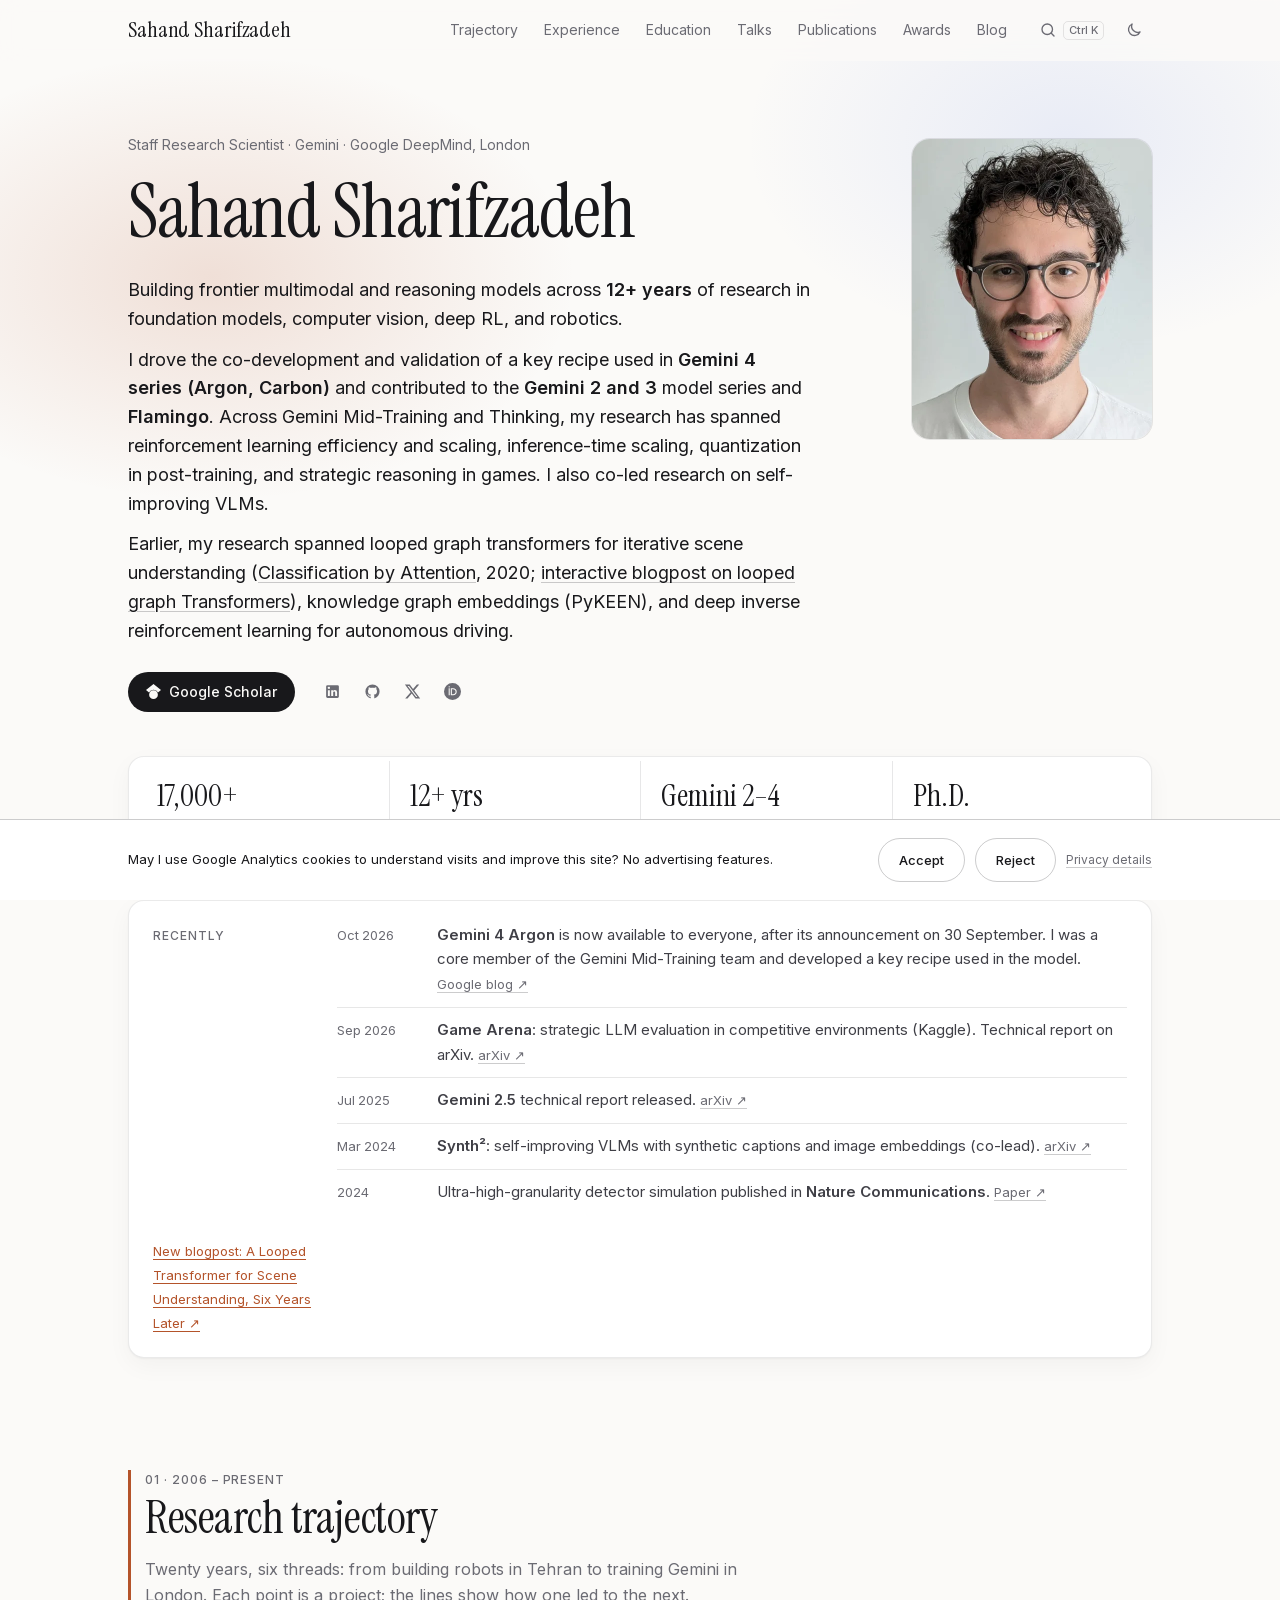
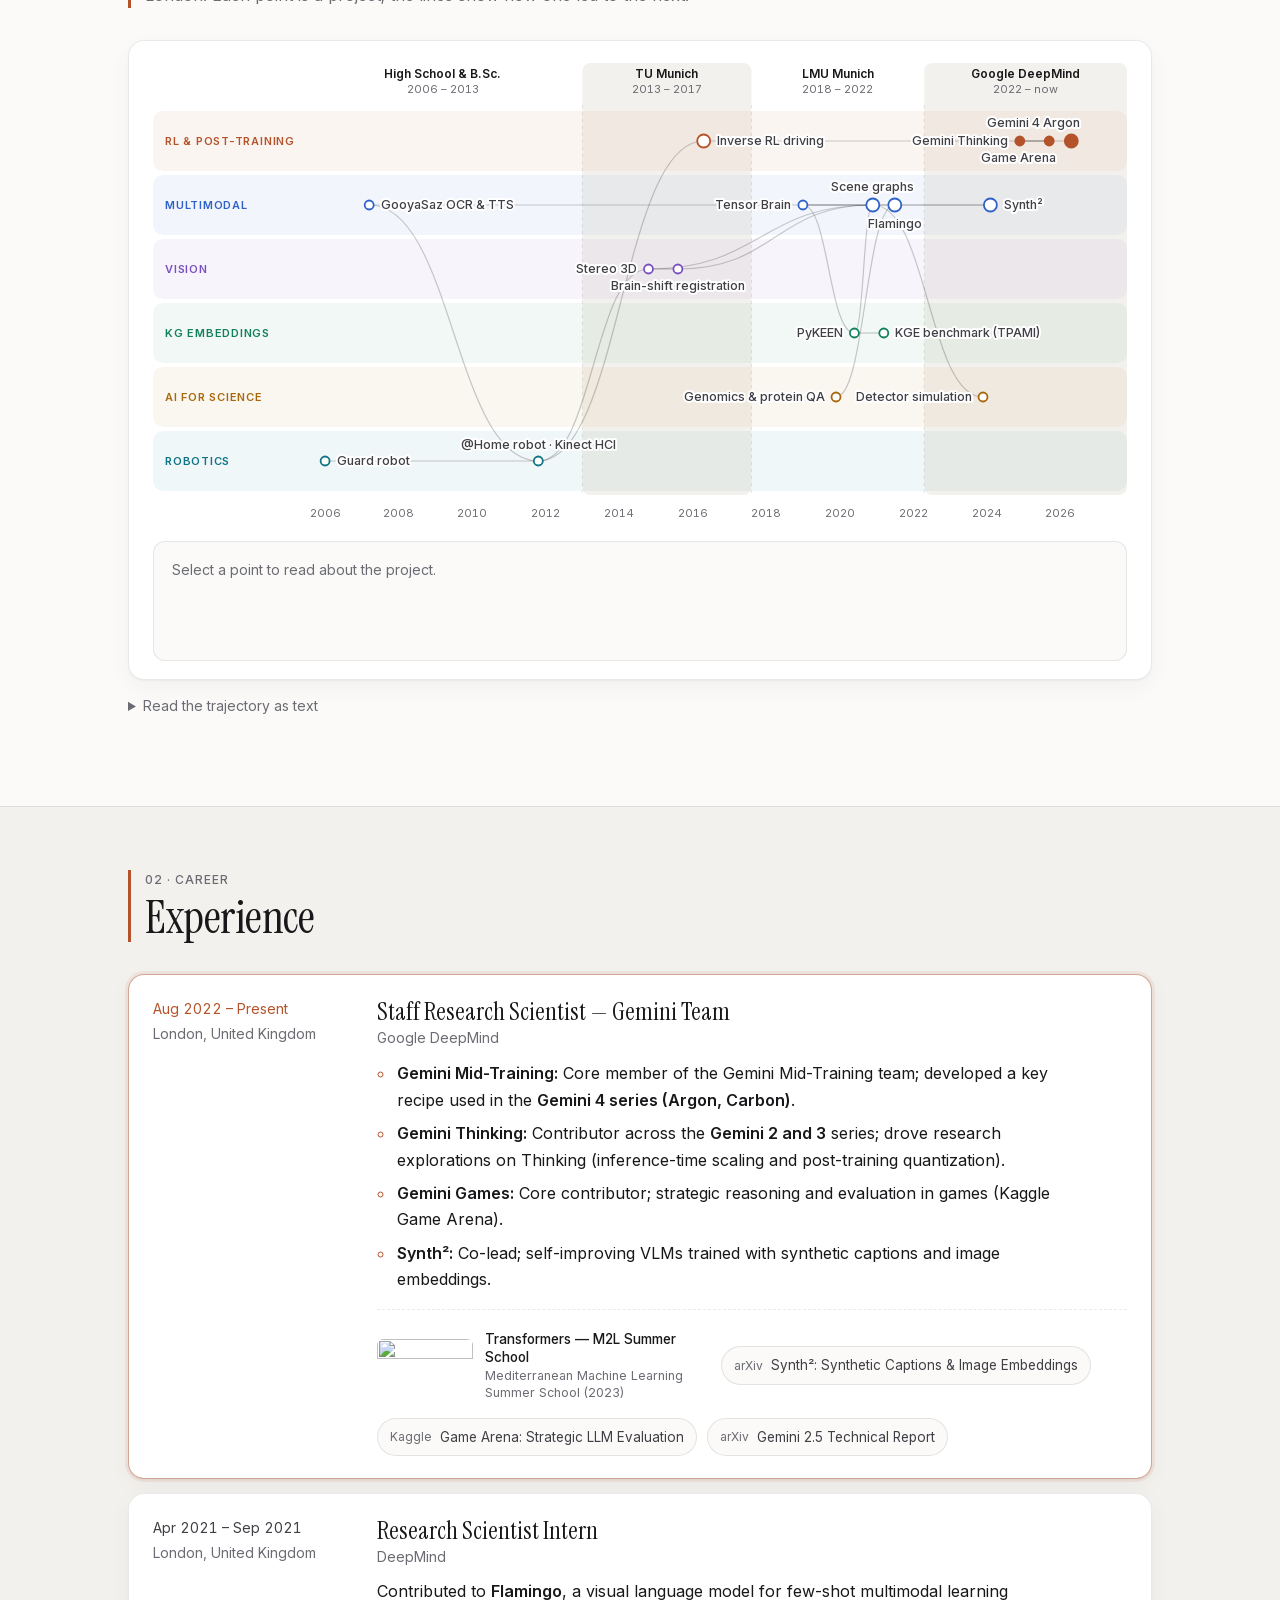
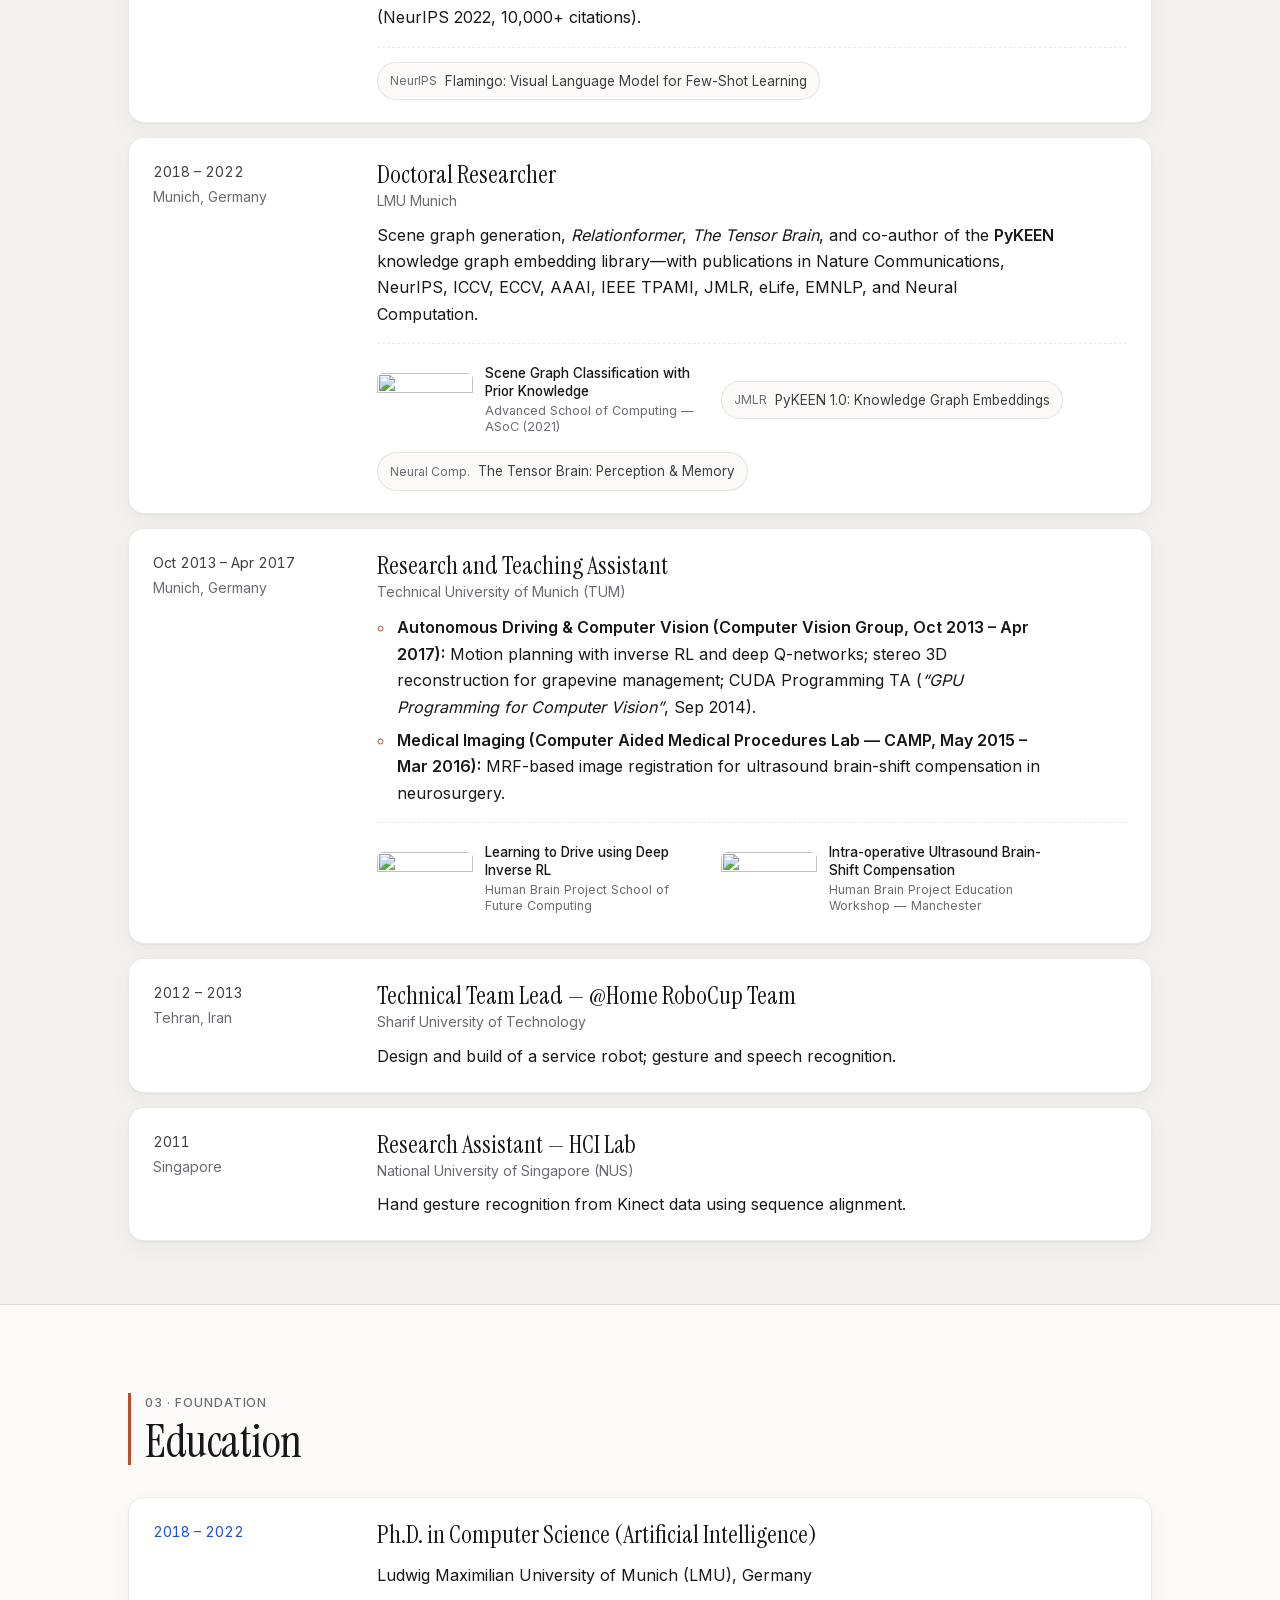
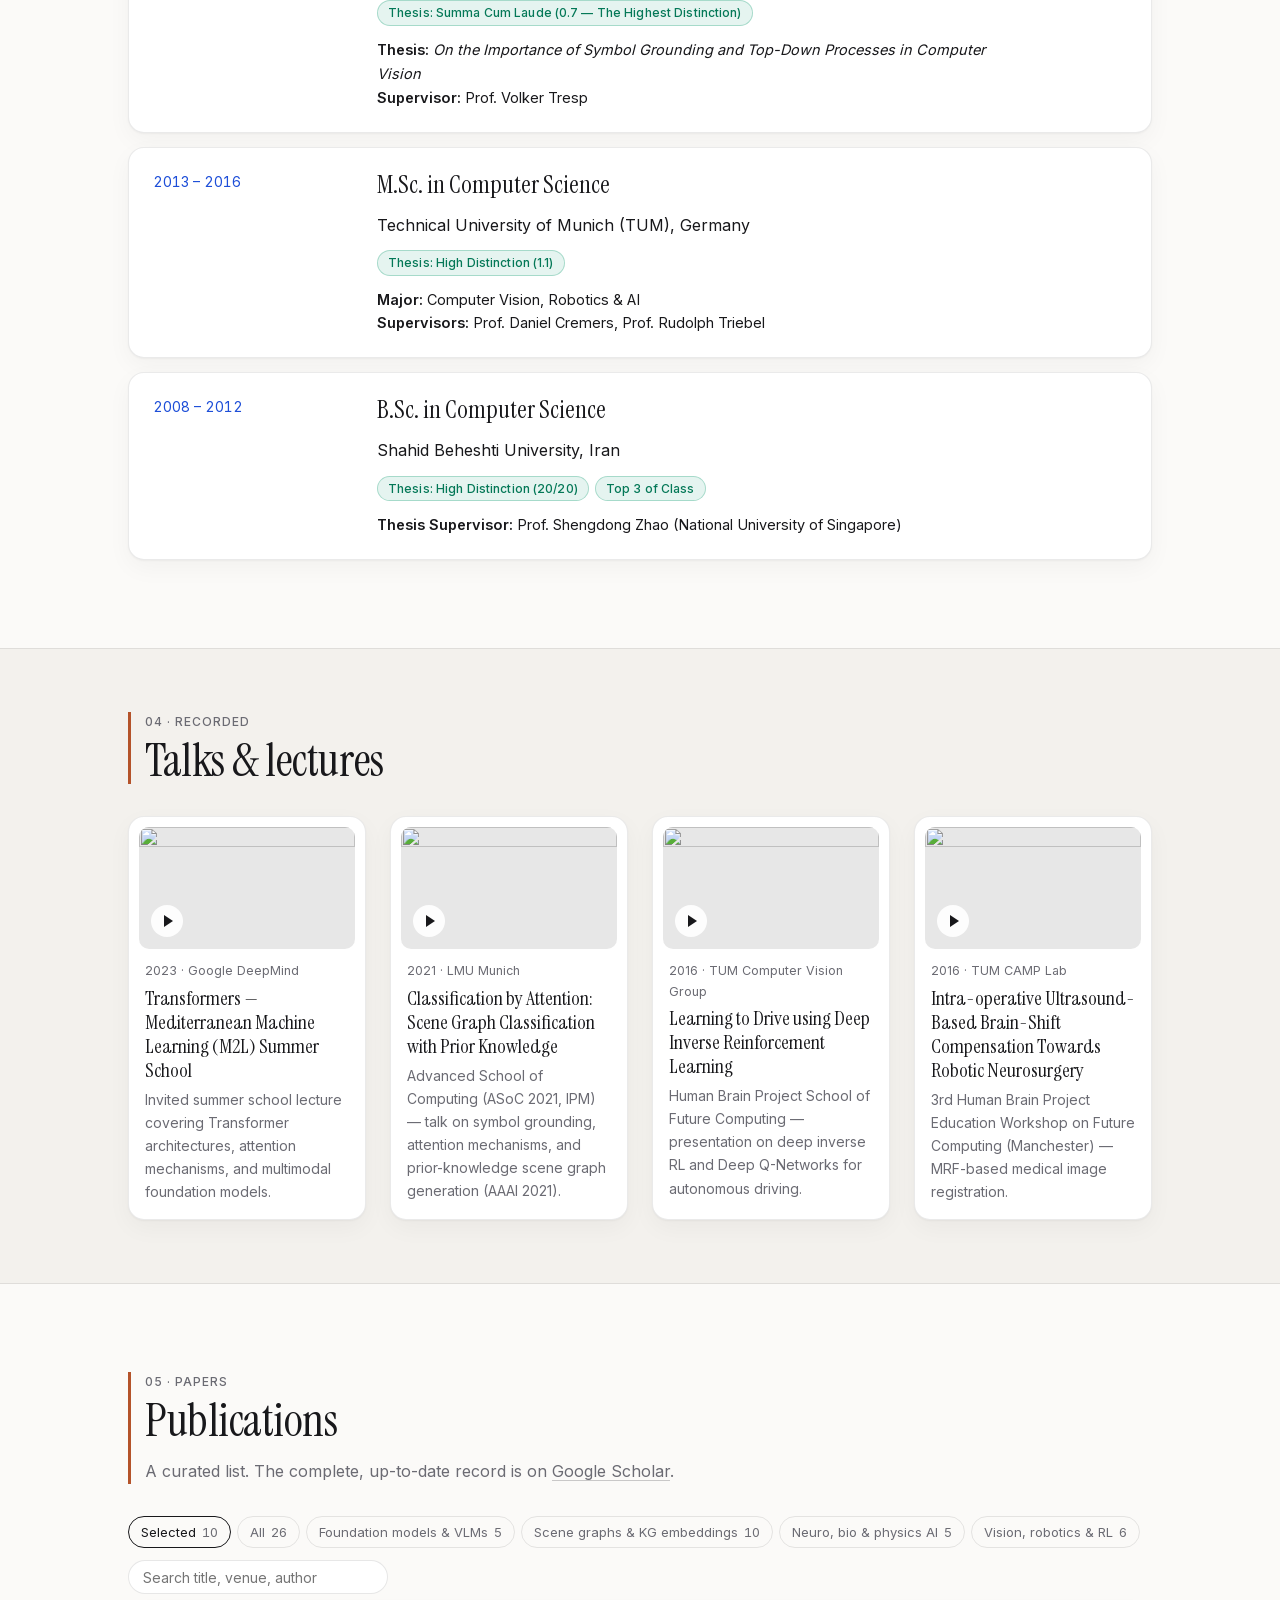
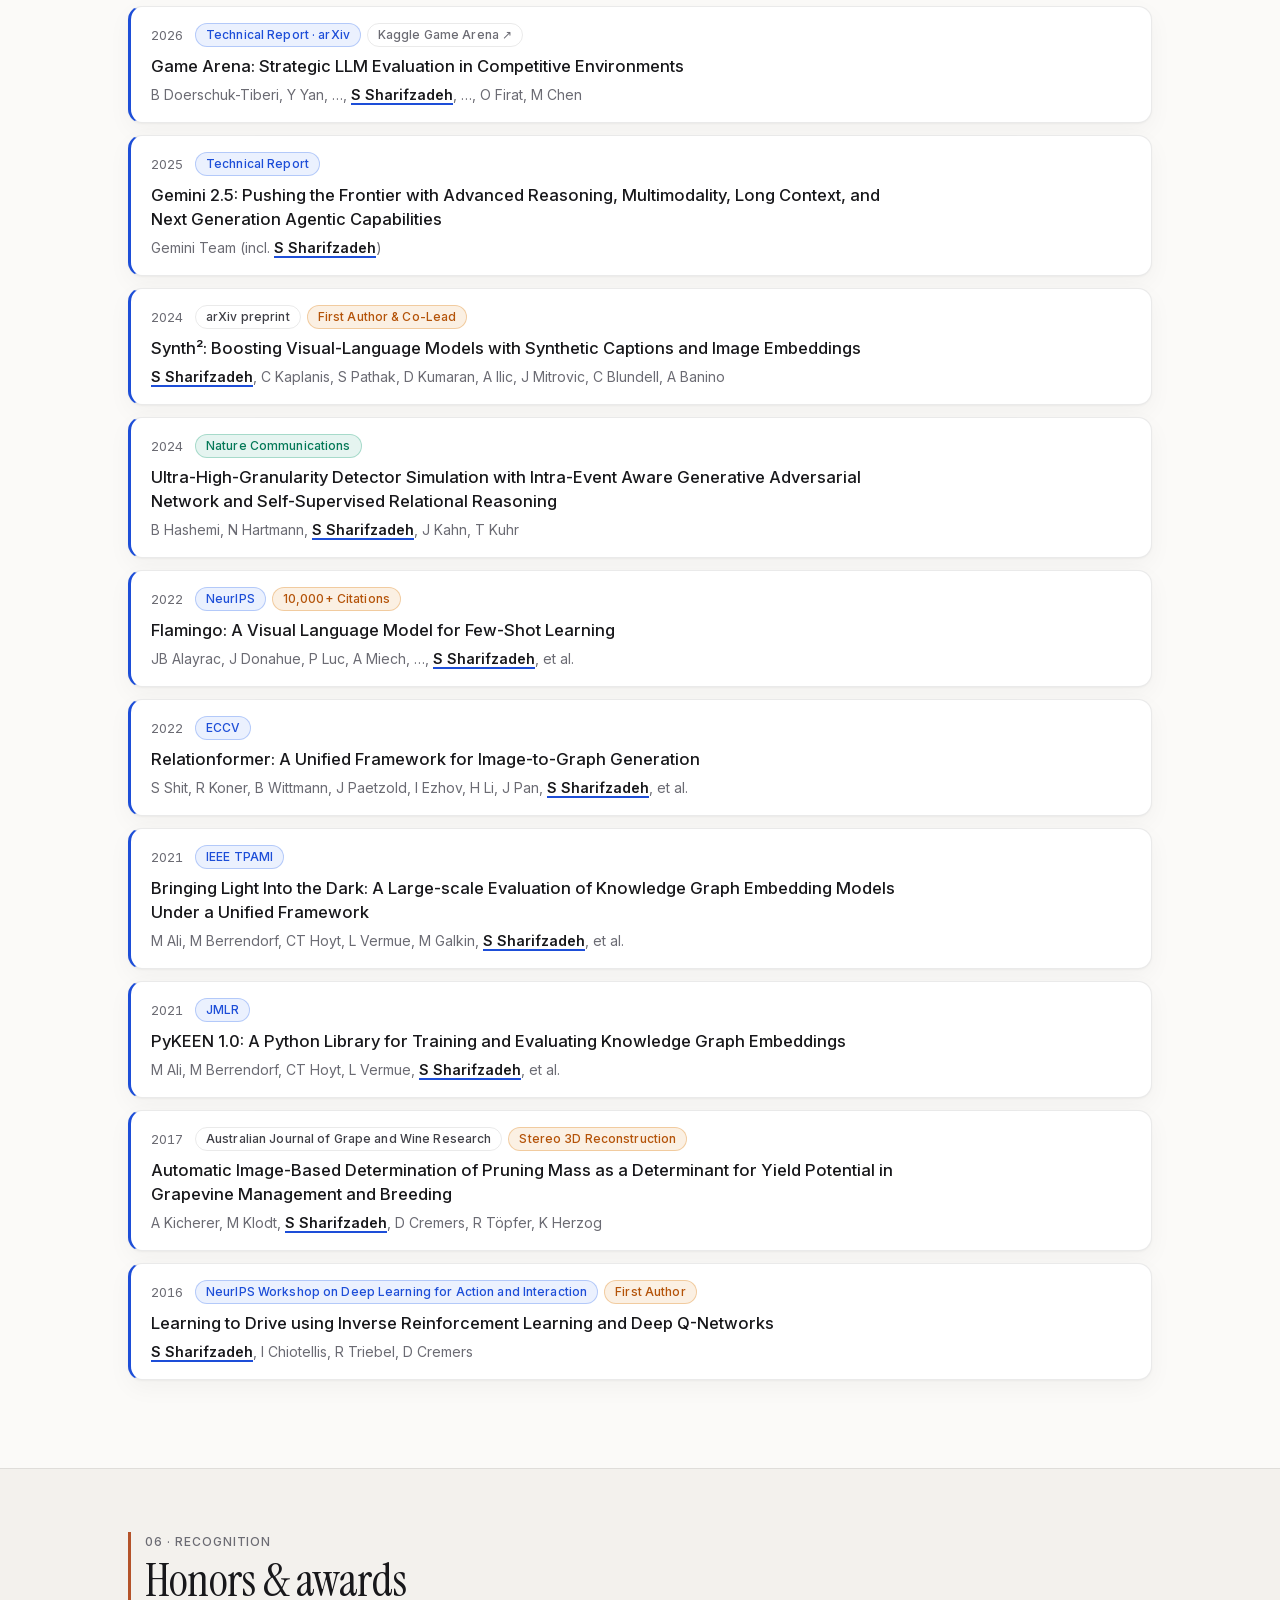
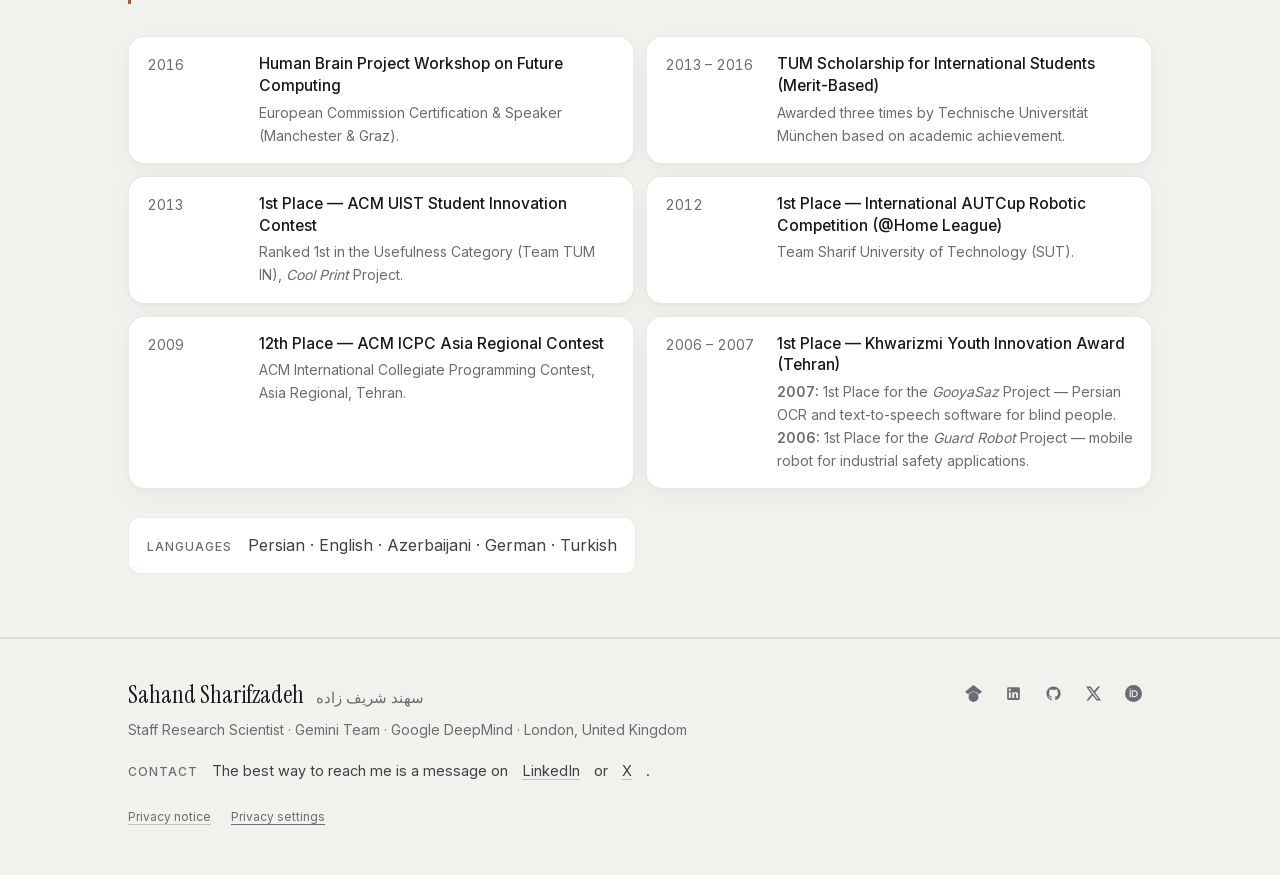
==== commit bc3c29b6: "Personal website and looped Transformer blogpost" ====
--- a/index.html
+++ b/index.html
@@ -40,9 +40,11 @@
 
   <script>(function(){var t=null;try{t=localStorage.getItem('ss-theme');}catch(e){}if(!t)t=matchMedia('(prefers-color-scheme: dark)').matches?'dark':'light';document.documentElement.dataset.theme=t;})();</script>
   <link rel="preload" href="/assets/fonts/inter-latin.woff2" as="font" type="font/woff2" crossorigin /><link rel="preload" href="/assets/fonts/instrument-serif-latin.woff2" as="font" type="font/woff2" crossorigin />
-  <link rel="stylesheet" href="styles.css?v=1772965b" />
+  <link rel="stylesheet" href="/analytics.css?v=2f0b90da" />
+<script src="/analytics.js?v=1fda4691" defer></script>
+  <link rel="stylesheet" href="styles.css?v=0fa341c6" />
   <script type="application/ld+json">
-{"@context":"https://schema.org","@graph":[{"@type":"ProfilePage","@id":"https://sharifza.github.io/#webpage","url":"https://sharifza.github.io/","name":"Sahand Sharifzadeh — Staff Research Scientist, Google DeepMind","dateModified":"2026-10-31","mainEntity":{"@id":"https://sharifza.github.io/#person"}},{"@type":"Person","@id":"https://sharifza.github.io/#person","name":"Sahand Sharifzadeh","givenName":"Sahand","familyName":"Sharifzadeh","alternateName":["S. Sharifzadeh","S Sharifzadeh","سهند شریف زاده"],"url":"https://sharifza.github.io/","image":"https://sharifza.github.io/assets/portrait.jpg","jobTitle":"Staff Research Scientist","description":"Sahand Sharifzadeh is a Staff Research Scientist on the Gemini team at Google DeepMind in London, working on mid-training, reasoning and multimodal models.","worksFor":{"@type":"Organization","name":"Google DeepMind","url":"https://deepmind.google/","department":"Gemini Team"},"address":{"@type":"PostalAddress","addressLocality":"London","addressCountry":"GB"},"identifier":{"@type":"PropertyValue","propertyID":"ORCID","value":"0000-0002-5534-4017"},"sameAs":["https://scholar.google.com/citations?user=frzfxXYAAAAJ","https://www.linkedin.com/in/sahandsharifzadeh","https://github.com/sharifza","https://x.com/sahandsharif","https://orcid.org/0000-0002-5534-4017"],"knowsLanguage":["Persian","English","Azerbaijani","German","Turkish"],"alumniOf":[{"@type":"CollegeOrUniversity","name":"Ludwig Maximilian University of Munich (LMU)"},{"@type":"CollegeOrUniversity","name":"Technical University of Munich (TUM)"},{"@type":"CollegeOrUniversity","name":"Shahid Beheshti University"}],"hasCredential":[{"@type":"EducationalOccupationalCredential","name":"Ph.D. in Computer Science (Artificial Intelligence)","credentialCategory":"degree","recognizedBy":{"@type":"CollegeOrUniversity","name":"Ludwig Maximilian University of Munich (LMU)"}},{"@type":"EducationalOccupationalCredential","name":"M.Sc. in Computer Science","credentialCategory":"degree","recognizedBy":{"@type":"CollegeOrUniversity","name":"Technical University of Munich (TUM)"}},{"@type":"EducationalOccupationalCredential","name":"B.Sc. in Computer Science","credentialCategory":"degree","recognizedBy":{"@type":"CollegeOrUniversity","name":"Shahid Beheshti University"}}],"award":["Human Brain Project Workshop on Future Computing","TUM Scholarship for International Students (Merit-Based)","1st Place — ACM UIST Student Innovation Contest","1st Place — International AUTCup Robotic Competition (@Home League)","12th Place — ACM ICPC Asia Regional Contest","1st Place — Khwarizmi Youth Innovation Award (Tehran)"],"knowsAbout":["AI for Science","Computer vision","Gemini","Inference-time scaling","Knowledge graph embeddings","Large language models","Multimodal & vision–language","Post-training quantization","RL & post-training","Robotics","Scene graph generation"]},{"@type":"ScholarlyArticle","headline":"Game Arena: Strategic LLM Evaluation in Competitive Environments","datePublished":"2026","author":[{"@type":"Person","name":"B Doerschuk-Tiberi"},{"@type":"Person","name":"Y Yan"},{"@id":"https://sharifza.github.io/#person"},{"@type":"Person","name":"O Firat"},{"@type":"Person","name":"M Chen"}],"isPartOf":{"@type":"CreativeWork","name":"Technical Report · arXiv"},"url":"https://arxiv.org/abs/2609.31473"},{"@type":"ScholarlyArticle","headline":"Gemini 2.5: Pushing the Frontier with Advanced Reasoning, Multimodality, Long Context, and Next Generation Agentic Capabilities","datePublished":"2025","author":[{"@type":"Organization","name":"Gemini Team"},{"@id":"https://sharifza.github.io/#person"}],"isPartOf":{"@type":"CreativeWork","name":"Technical Report"},"url":"https://arxiv.org/abs/2507.06261"},{"@type":"ScholarlyArticle","headline":"Synth²: Boosting Visual-Language Models with Synthetic Captions and Image Embeddings","datePublished":"2024","author":[{"@id":"https://sharifza.github.io/#person"},{"@type":"Person","name":"C Kaplanis"},{"@type":"Person","name":"S Pathak"},{"@type":"Person","name":"D Kumaran"},{"@type":"Person","name":"A Ilic"},{"@type":"Person","name":"J Mitrovic"},{"@type":"Person","name":"C Blundell"},{"@type":"Person","name":"A Banino"}],"isPartOf":{"@type":"CreativeWork","name":"arXiv preprint"},"url":"https://arxiv.org/abs/2403.07750"},{"@type":"ScholarlyArticle","headline":"Ultra-High-Granularity Detector Simulation with Intra-Event Aware Generative Adversarial Network and Self-Supervised Relational Reasoning","datePublished":"2024","author":[{"@type":"Person","name":"B Hashemi"},{"@type":"Person","name":"N Hartmann"},{"@id":"https://sharifza.github.io/#person"},{"@type":"Person","name":"J Kahn"},{"@type":"Person","name":"T Kuhr"}],"isPartOf":{"@type":"CreativeWork","name":"Nature Communications"},"url":"https://www.nature.com/articles/s41467-024-49104-4"},{"@type":"ScholarlyArticle","headline":"PQA: Zero-Shot Protein Question Answering for Free-Form Scientific Enquiry with Large Language Models","datePublished":"2024","author":[{"@type":"Person","name":"EM Carrami"},{"@id":"https://sharifza.github.io/#person"}],"isPartOf":{"@type":"CreativeWork","name":"arXiv preprint"},"url":"https://arxiv.org/abs/2402.13653"},{"@type":"ScholarlyArticle","headline":"InstanceFormer: An Online Video Instance Segmentation Framework","datePublished":"2023","author":[{"@type":"Person","name":"R Koner"},{"@type":"Person","name":"T Hannan"},{"@type":"Person","name":"S Shit"},{"@id":"https://sharifza.github.io/#person"},{"@type":"Person","name":"M Schubert"},{"@type":"Person","name":"T Seidl"},{"@type":"Person","name":"V Tresp"}],"isPartOf":{"@type":"CreativeWork","name":"AAAI"},"url":"https://arxiv.org/abs/2208.10547"},{"@type":"ScholarlyArticle","headline":"Do DALL-E and Flamingo Understand Each Other?","datePublished":"2023","author":[{"@type":"Person","name":"H Li"},{"@type":"Person","name":"J Gu"},{"@type":"Person","name":"R Koner"},{"@id":"https://sharifza.github.io/#person"},{"@type":"Person","name":"V Tresp"}],"isPartOf":{"@type":"CreativeWork","name":"ICCV"},"url":"https://arxiv.org/abs/2212.12249"},{"@type":"ScholarlyArticle","headline":"The Tensor Brain: A Unified Theory of Perception, Memory, and Semantic Decoding","datePublished":"2023","author":[{"@type":"Person","name":"V Tresp"},{"@id":"https://sharifza.github.io/#person"},{"@type":"Person","name":"H Li"},{"@type":"Person","name":"D Konopatzki"},{"@type":"Person","name":"Y Ma"}],"isPartOf":{"@type":"CreativeWork","name":"Neural Computation"},"url":"https://arxiv.org/abs/2109.13392"},{"@type":"ScholarlyArticle","headline":"MemeGraphs: Linking Memes to Knowledge Graphs","datePublished":"2023","author":[{"@type":"Person","name":"V Kougia"},{"@type":"Person","name":"S Fetzel"},{"@type":"Person","name":"T Kirchmair"},{"@type":"Person","name":"E Çano"},{"@type":"Person","name":"SM Baharlou"},{"@id":"https://sharifza.github.io/#person"},{"@type":"Person","name":"B Roth"}],"isPartOf":{"@type":"CreativeWork","name":"ICDAR"},"url":"https://arxiv.org/abs/2305.18391"},{"@type":"ScholarlyArticle","headline":"Prior-RadGraphFormer: A Prior-Knowledge-Enhanced Transformer for Generating Radiology Graphs from X-Rays","datePublished":"2023","author":[{"@type":"Person","name":"Y Xiong"},{"@type":"Person","name":"J Liu"},{"@type":"Person","name":"K Zaripova"},{"@id":"https://sharifza.github.io/#person"},{"@type":"Person","name":"M Keicher"},{"@type":"Person","name":"N Navab"}],"isPartOf":{"@type":"CreativeWork","name":"MICCAI Workshop (GRAIL)"},"url":"https://arxiv.org/abs/2303.13818"},{"@type":"ScholarlyArticle","headline":"Flamingo: A Visual Language Model for Few-Shot Learning","datePublished":"2022","author":[{"@type":"Person","name":"JB Alayrac"},{"@type":"Person","name":"J Donahue"},{"@type":"Person","name":"P Luc"},{"@type":"Person","name":"A Miech"},{"@id":"https://sharifza.github.io/#person"}],"isPartOf":{"@type":"CreativeWork","name":"NeurIPS"},"url":"https://arxiv.org/abs/2204.14198"},{"@type":"ScholarlyArticle","headline":"Relationformer: A Unified Framework for Image-to-Graph Generation","datePublished":"2022","author":[{"@type":"Person","name":"S Shit"},{"@type":"Person","name":"R Koner"},{"@type":"Person","name":"B Wittmann"},{"@type":"Person","name":"J Paetzold"},{"@type":"Person","name":"I Ezhov"},{"@type":"Person","name":"H Li"},{"@type":"Person","name":"J Pan"},{"@id":"https://sharifza.github.io/#person"}],"isPartOf":{"@type":"CreativeWork","name":"ECCV"},"url":"https://arxiv.org/abs/2203.10202"},{"@type":"ScholarlyArticle","headline":"Improving Scene Graph Classification by Exploiting Knowledge from Texts","datePublished":"2022","author":[{"@id":"https://sharifza.github.io/#person"},{"@type":"Person","name":"SM Baharlou"},{"@type":"Person","name":"M Schmitt"},{"@type":"Person","name":"H Schütze"},{"@type":"Person","name":"V Tresp"}],"isPartOf":{"@type":"CreativeWork","name":"AAAI"},"url":"https://arxiv.org/abs/2102.04760"},{"@type":"ScholarlyArticle","headline":"PourNet: Robust Robotic Pouring Through Curriculum and Curiosity-Based Reinforcement Learning","datePublished":"2022","author":[{"@type":"Person","name":"E Babaians"},{"@type":"Person","name":"T Sharma"},{"@type":"Person","name":"M Karimi"},{"@id":"https://sharifza.github.io/#person"},{"@type":"Person","name":"E Steinbach"}],"isPartOf":{"@type":"CreativeWork","name":"IEEE/RSJ IROS"},"url":"https://doi.org/10.1109/IROS47612.2022.9981195"},{"@type":"ScholarlyArticle","headline":"On the Importance of Symbol Grounding and Top-Down Processes in Computer Vision","datePublished":"2022","author":[{"@id":"https://sharifza.github.io/#person"}],"isPartOf":{"@type":"CreativeWork","name":"Ph.D. Dissertation · LMU Munich"},"url":"https://edoc.ub.uni-muenchen.de/33176/"},{"@type":"ScholarlyArticle","headline":"Classification by Attention: Scene Graph Classification with Prior Knowledge","datePublished":"2021","author":[{"@id":"https://sharifza.github.io/#person"},{"@type":"Person","name":"SM Baharlou"},{"@type":"Person","name":"V Tresp"}],"isPartOf":{"@type":"CreativeWork","name":"AAAI"},"url":"https://arxiv.org/abs/2011.10084"},{"@type":"ScholarlyArticle","headline":"Improving Visual Relation Detection using Depth Maps","datePublished":"2021","author":[{"@id":"https://sharifza.github.io/#person"},{"@type":"Person","name":"SM Baharlou"},{"@type":"Person","name":"M Berrendorf"},{"@type":"Person","name":"R Koner"},{"@type":"Person","name":"V Tresp"}],"isPartOf":{"@type":"CreativeWork","name":"ICPR"},"url":"https://arxiv.org/abs/1905.00966"},{"@type":"ScholarlyArticle","headline":"Bringing Light Into the Dark: A Large-scale Evaluation of Knowledge Graph Embedding Models Under a Unified Framework","datePublished":"2021","author":[{"@type":"Person","name":"M Ali"},{"@type":"Person","name":"M Berrendorf"},{"@type":"Person","name":"CT Hoyt"},{"@type":"Person","name":"L Vermue"},{"@type":"Person","name":"M Galkin"},{"@id":"https://sharifza.github.io/#person"}],"isPartOf":{"@type":"CreativeWork","name":"IEEE TPAMI"},"url":"https://arxiv.org/abs/2006.13365"},{"@type":"ScholarlyArticle","headline":"PyKEEN 1.0: A Python Library for Training and Evaluating Knowledge Graph Embeddings","datePublished":"2021","author":[{"@type":"Person","name":"M Ali"},{"@type":"Person","name":"M Berrendorf"},{"@type":"Person","name":"CT Hoyt"},{"@type":"Person","name":"L Vermue"},{"@id":"https://sharifza.github.io/#person"}],"isPartOf":{"@type":"CreativeWork","name":"JMLR"},"url":"https://jmlr.org/papers/v22/20-825.html"},{"@type":"ScholarlyArticle","headline":"An Unsupervised Joint System for Text Generation from Knowledge Graphs and Semantic Parsing","datePublished":"2020","author":[{"@type":"Person","name":"M Schmitt"},{"@id":"https://sharifza.github.io/#person"},{"@type":"Person","name":"V Tresp"},{"@type":"Person","name":"H Schütze"}],"isPartOf":{"@type":"CreativeWork","name":"EMNLP"},"url":"https://aclanthology.org/2020.emnlp-main.577/"},{"@type":"ScholarlyArticle","headline":"A Highly Accurate Platform for Clone-Specific Mutation Discovery Enables the Study of Active Mutational Processes","datePublished":"2020","author":[{"@type":"Person","name":"M KaramiNejadRanjbar"},{"@id":"https://sharifza.github.io/#person"}],"isPartOf":{"@type":"CreativeWork","name":"eLife"},"url":"https://elifesciences.org/articles/55207"},{"@type":"ScholarlyArticle","headline":"A Model for Perception and Memory","datePublished":"2019","author":[{"@type":"Person","name":"V Tresp"},{"@id":"https://sharifza.github.io/#person"},{"@type":"Person","name":"D Konopatzki"}],"isPartOf":{"@type":"CreativeWork","name":"CCN"},"url":"https://web.archive.org/web/20191208010033/https://ccneuro.org/2019/Papers/ViewPapers.asp?PaperNum=1264"},{"@type":"ScholarlyArticle","headline":"Automatic Image-Based Determination of Pruning Mass as a Determinant for Yield Potential in Grapevine Management and Breeding","datePublished":"2017","author":[{"@type":"Person","name":"A Kicherer"},{"@type":"Person","name":"M Klodt"},{"@id":"https://sharifza.github.io/#person"},{"@type":"Person","name":"D Cremers"},{"@type":"Person","name":"R Töpfer"},{"@type":"Person","name":"K Herzog"}],"isPartOf":{"@type":"CreativeWork","name":"Australian Journal of Grape and Wine Research"},"url":"https://doi.org/10.1111/ajgw.12243"},{"@type":"ScholarlyArticle","headline":"Learning to Drive using Inverse Reinforcement Learning and Deep Q-Networks","datePublished":"2016","author":[{"@id":"https://sharifza.github.io/#person"},{"@type":"Person","name":"I Chiotellis"},{"@type":"Person","name":"R Triebel"},{"@type":"Person","name":"D Cremers"}],"isPartOf":{"@type":"CreativeWork","name":"NeurIPS Workshop on Deep Learning for Action and Interaction"},"url":"https://arxiv.org/abs/1612.03653"},{"@type":"ScholarlyArticle","headline":"Intra-operative Ultrasound-Based Brain-Shift Compensation Towards Robotic Image-Based Neurosurgery","datePublished":"2016","author":[{"@id":"https://sharifza.github.io/#person"},{"@type":"Person","name":"SA Ahmadi"},{"@type":"Person","name":"F Milletari"},{"@type":"Person","name":"N Navab"}],"isPartOf":{"@type":"CreativeWork","name":"3rd Human Brain Project Education Workshop on Future Computing"}},{"@type":"ScholarlyArticle","headline":"RobX & SUT Service Delivery Robots League Team Description Papers","datePublished":"2012","author":[{"@type":"Person","name":"A Keipour"},{"@id":"https://sharifza.github.io/#person"},{"@type":"Person","name":"E Babaians"}],"isPartOf":{"@type":"CreativeWork","name":"AUTCup & Khwarizmi International Robotic Competitions (@Home League)"}}]}
+{"@context":"https://schema.org","@graph":[{"@type":"ProfilePage","@id":"https://sharifza.github.io/#webpage","url":"https://sharifza.github.io/","name":"Sahand Sharifzadeh — Staff Research Scientist, Google DeepMind","dateModified":"2026-11-02","mainEntity":{"@id":"https://sharifza.github.io/#person"}},{"@type":"Person","@id":"https://sharifza.github.io/#person","name":"Sahand Sharifzadeh","givenName":"Sahand","familyName":"Sharifzadeh","alternateName":["S. Sharifzadeh","S Sharifzadeh","سهند شریف زاده"],"url":"https://sharifza.github.io/","image":"https://sharifza.github.io/assets/portrait.jpg","jobTitle":"Staff Research Scientist","description":"Sahand Sharifzadeh is a Staff Research Scientist on the Gemini team at Google DeepMind in London, working on mid-training, reasoning and multimodal models.","worksFor":{"@type":"Organization","name":"Google DeepMind","url":"https://deepmind.google/","department":"Gemini Team"},"address":{"@type":"PostalAddress","addressLocality":"London","addressCountry":"GB"},"identifier":{"@type":"PropertyValue","propertyID":"ORCID","value":"0000-0002-5534-4017"},"sameAs":["https://scholar.google.com/citations?user=frzfxXYAAAAJ","https://www.linkedin.com/in/sahandsharifzadeh","https://github.com/sharifza","https://x.com/sahandsharif","https://orcid.org/0000-0002-5534-4017"],"knowsLanguage":["Persian","English","Azerbaijani","German","Turkish"],"alumniOf":[{"@type":"CollegeOrUniversity","name":"Ludwig Maximilian University of Munich (LMU)"},{"@type":"CollegeOrUniversity","name":"Technical University of Munich (TUM)"},{"@type":"CollegeOrUniversity","name":"Shahid Beheshti University"}],"hasCredential":[{"@type":"EducationalOccupationalCredential","name":"Ph.D. in Computer Science (Artificial Intelligence)","credentialCategory":"degree","recognizedBy":{"@type":"CollegeOrUniversity","name":"Ludwig Maximilian University of Munich (LMU)"}},{"@type":"EducationalOccupationalCredential","name":"M.Sc. in Computer Science","credentialCategory":"degree","recognizedBy":{"@type":"CollegeOrUniversity","name":"Technical University of Munich (TUM)"}},{"@type":"EducationalOccupationalCredential","name":"B.Sc. in Computer Science","credentialCategory":"degree","recognizedBy":{"@type":"CollegeOrUniversity","name":"Shahid Beheshti University"}}],"award":["Human Brain Project Workshop on Future Computing","TUM Scholarship for International Students (Merit-Based)","1st Place — ACM UIST Student Innovation Contest","1st Place — International AUTCup Robotic Competition (@Home League)","12th Place — ACM ICPC Asia Regional Contest","1st Place — Khwarizmi Youth Innovation Award (Tehran)"],"knowsAbout":["AI for Science","Computer vision","Gemini","Inference-time scaling","Knowledge graph embeddings","Large language models","Multimodal & vision–language","Post-training quantization","RL & post-training","Robotics","Scene graph generation"]},{"@type":"ScholarlyArticle","headline":"Game Arena: Strategic LLM Evaluation in Competitive Environments","datePublished":"2026","author":[{"@type":"Person","name":"B Doerschuk-Tiberi"},{"@type":"Person","name":"Y Yan"},{"@id":"https://sharifza.github.io/#person"},{"@type":"Person","name":"O Firat"},{"@type":"Person","name":"M Chen"}],"isPartOf":{"@type":"CreativeWork","name":"Technical Report · arXiv"},"url":"https://arxiv.org/abs/2609.31473"},{"@type":"ScholarlyArticle","headline":"Gemini 2.5: Pushing the Frontier with Advanced Reasoning, Multimodality, Long Context, and Next Generation Agentic Capabilities","datePublished":"2025","author":[{"@type":"Organization","name":"Gemini Team"},{"@id":"https://sharifza.github.io/#person"}],"isPartOf":{"@type":"CreativeWork","name":"Technical Report"},"url":"https://arxiv.org/abs/2507.06261"},{"@type":"ScholarlyArticle","headline":"Synth²: Boosting Visual-Language Models with Synthetic Captions and Image Embeddings","datePublished":"2024","author":[{"@id":"https://sharifza.github.io/#person"},{"@type":"Person","name":"C Kaplanis"},{"@type":"Person","name":"S Pathak"},{"@type":"Person","name":"D Kumaran"},{"@type":"Person","name":"A Ilic"},{"@type":"Person","name":"J Mitrovic"},{"@type":"Person","name":"C Blundell"},{"@type":"Person","name":"A Banino"}],"isPartOf":{"@type":"CreativeWork","name":"arXiv preprint"},"url":"https://arxiv.org/abs/2403.07750"},{"@type":"ScholarlyArticle","headline":"Ultra-High-Granularity Detector Simulation with Intra-Event Aware Generative Adversarial Network and Self-Supervised Relational Reasoning","datePublished":"2024","author":[{"@type":"Person","name":"B Hashemi"},{"@type":"Person","name":"N Hartmann"},{"@id":"https://sharifza.github.io/#person"},{"@type":"Person","name":"J Kahn"},{"@type":"Person","name":"T Kuhr"}],"isPartOf":{"@type":"CreativeWork","name":"Nature Communications"},"url":"https://www.nature.com/articles/s41467-024-49104-4"},{"@type":"ScholarlyArticle","headline":"PQA: Zero-Shot Protein Question Answering for Free-Form Scientific Enquiry with Large Language Models","datePublished":"2024","author":[{"@type":"Person","name":"EM Carrami"},{"@id":"https://sharifza.github.io/#person"}],"isPartOf":{"@type":"CreativeWork","name":"arXiv preprint"},"url":"https://arxiv.org/abs/2402.13653"},{"@type":"ScholarlyArticle","headline":"InstanceFormer: An Online Video Instance Segmentation Framework","datePublished":"2023","author":[{"@type":"Person","name":"R Koner"},{"@type":"Person","name":"T Hannan"},{"@type":"Person","name":"S Shit"},{"@id":"https://sharifza.github.io/#person"},{"@type":"Person","name":"M Schubert"},{"@type":"Person","name":"T Seidl"},{"@type":"Person","name":"V Tresp"}],"isPartOf":{"@type":"CreativeWork","name":"AAAI"},"url":"https://arxiv.org/abs/2208.10547"},{"@type":"ScholarlyArticle","headline":"Do DALL-E and Flamingo Understand Each Other?","datePublished":"2023","author":[{"@type":"Person","name":"H Li"},{"@type":"Person","name":"J Gu"},{"@type":"Person","name":"R Koner"},{"@id":"https://sharifza.github.io/#person"},{"@type":"Person","name":"V Tresp"}],"isPartOf":{"@type":"CreativeWork","name":"ICCV"},"url":"https://arxiv.org/abs/2212.12249"},{"@type":"ScholarlyArticle","headline":"The Tensor Brain: A Unified Theory of Perception, Memory, and Semantic Decoding","datePublished":"2023","author":[{"@type":"Person","name":"V Tresp"},{"@id":"https://sharifza.github.io/#person"},{"@type":"Person","name":"H Li"},{"@type":"Person","name":"D Konopatzki"},{"@type":"Person","name":"Y Ma"}],"isPartOf":{"@type":"CreativeWork","name":"Neural Computation"},"url":"https://arxiv.org/abs/2109.13392"},{"@type":"ScholarlyArticle","headline":"MemeGraphs: Linking Memes to Knowledge Graphs","datePublished":"2023","author":[{"@type":"Person","name":"V Kougia"},{"@type":"Person","name":"S Fetzel"},{"@type":"Person","name":"T Kirchmair"},{"@type":"Person","name":"E Çano"},{"@type":"Person","name":"SM Baharlou"},{"@id":"https://sharifza.github.io/#person"},{"@type":"Person","name":"B Roth"}],"isPartOf":{"@type":"CreativeWork","name":"ICDAR"},"url":"https://arxiv.org/abs/2305.18391"},{"@type":"ScholarlyArticle","headline":"Prior-RadGraphFormer: A Prior-Knowledge-Enhanced Transformer for Generating Radiology Graphs from X-Rays","datePublished":"2023","author":[{"@type":"Person","name":"Y Xiong"},{"@type":"Person","name":"J Liu"},{"@type":"Person","name":"K Zaripova"},{"@id":"https://sharifza.github.io/#person"},{"@type":"Person","name":"M Keicher"},{"@type":"Person","name":"N Navab"}],"isPartOf":{"@type":"CreativeWork","name":"MICCAI Workshop (GRAIL)"},"url":"https://arxiv.org/abs/2303.13818"},{"@type":"ScholarlyArticle","headline":"Flamingo: A Visual Language Model for Few-Shot Learning","datePublished":"2022","author":[{"@type":"Person","name":"JB Alayrac"},{"@type":"Person","name":"J Donahue"},{"@type":"Person","name":"P Luc"},{"@type":"Person","name":"A Miech"},{"@id":"https://sharifza.github.io/#person"}],"isPartOf":{"@type":"CreativeWork","name":"NeurIPS"},"url":"https://arxiv.org/abs/2204.14198"},{"@type":"ScholarlyArticle","headline":"Relationformer: A Unified Framework for Image-to-Graph Generation","datePublished":"2022","author":[{"@type":"Person","name":"S Shit"},{"@type":"Person","name":"R Koner"},{"@type":"Person","name":"B Wittmann"},{"@type":"Person","name":"J Paetzold"},{"@type":"Person","name":"I Ezhov"},{"@type":"Person","name":"H Li"},{"@type":"Person","name":"J Pan"},{"@id":"https://sharifza.github.io/#person"}],"isPartOf":{"@type":"CreativeWork","name":"ECCV"},"url":"https://arxiv.org/abs/2203.10202"},{"@type":"ScholarlyArticle","headline":"Improving Scene Graph Classification by Exploiting Knowledge from Texts","datePublished":"2022","author":[{"@id":"https://sharifza.github.io/#person"},{"@type":"Person","name":"SM Baharlou"},{"@type":"Person","name":"M Schmitt"},{"@type":"Person","name":"H Schütze"},{"@type":"Person","name":"V Tresp"}],"isPartOf":{"@type":"CreativeWork","name":"AAAI"},"url":"https://arxiv.org/abs/2102.04760"},{"@type":"ScholarlyArticle","headline":"PourNet: Robust Robotic Pouring Through Curriculum and Curiosity-Based Reinforcement Learning","datePublished":"2022","author":[{"@type":"Person","name":"E Babaians"},{"@type":"Person","name":"T Sharma"},{"@type":"Person","name":"M Karimi"},{"@id":"https://sharifza.github.io/#person"},{"@type":"Person","name":"E Steinbach"}],"isPartOf":{"@type":"CreativeWork","name":"IEEE/RSJ IROS"},"url":"https://doi.org/10.1109/IROS47612.2022.9981195"},{"@type":"ScholarlyArticle","headline":"On the Importance of Symbol Grounding and Top-Down Processes in Computer Vision","datePublished":"2022","author":[{"@id":"https://sharifza.github.io/#person"}],"isPartOf":{"@type":"CreativeWork","name":"Ph.D. Dissertation · LMU Munich"},"url":"https://edoc.ub.uni-muenchen.de/33176/"},{"@type":"ScholarlyArticle","headline":"Classification by Attention: Scene Graph Classification with Prior Knowledge","datePublished":"2021","author":[{"@id":"https://sharifza.github.io/#person"},{"@type":"Person","name":"SM Baharlou"},{"@type":"Person","name":"V Tresp"}],"isPartOf":{"@type":"CreativeWork","name":"AAAI"},"url":"https://arxiv.org/abs/2011.10084"},{"@type":"ScholarlyArticle","headline":"Improving Visual Relation Detection using Depth Maps","datePublished":"2021","author":[{"@id":"https://sharifza.github.io/#person"},{"@type":"Person","name":"SM Baharlou"},{"@type":"Person","name":"M Berrendorf"},{"@type":"Person","name":"R Koner"},{"@type":"Person","name":"V Tresp"}],"isPartOf":{"@type":"CreativeWork","name":"ICPR"},"url":"https://arxiv.org/abs/1905.00966"},{"@type":"ScholarlyArticle","headline":"Bringing Light Into the Dark: A Large-scale Evaluation of Knowledge Graph Embedding Models Under a Unified Framework","datePublished":"2021","author":[{"@type":"Person","name":"M Ali"},{"@type":"Person","name":"M Berrendorf"},{"@type":"Person","name":"CT Hoyt"},{"@type":"Person","name":"L Vermue"},{"@type":"Person","name":"M Galkin"},{"@id":"https://sharifza.github.io/#person"}],"isPartOf":{"@type":"CreativeWork","name":"IEEE TPAMI"},"url":"https://arxiv.org/abs/2006.13365"},{"@type":"ScholarlyArticle","headline":"PyKEEN 1.0: A Python Library for Training and Evaluating Knowledge Graph Embeddings","datePublished":"2021","author":[{"@type":"Person","name":"M Ali"},{"@type":"Person","name":"M Berrendorf"},{"@type":"Person","name":"CT Hoyt"},{"@type":"Person","name":"L Vermue"},{"@id":"https://sharifza.github.io/#person"}],"isPartOf":{"@type":"CreativeWork","name":"JMLR"},"url":"https://jmlr.org/papers/v22/20-825.html"},{"@type":"ScholarlyArticle","headline":"An Unsupervised Joint System for Text Generation from Knowledge Graphs and Semantic Parsing","datePublished":"2020","author":[{"@type":"Person","name":"M Schmitt"},{"@id":"https://sharifza.github.io/#person"},{"@type":"Person","name":"V Tresp"},{"@type":"Person","name":"H Schütze"}],"isPartOf":{"@type":"CreativeWork","name":"EMNLP"},"url":"https://aclanthology.org/2020.emnlp-main.577/"},{"@type":"ScholarlyArticle","headline":"A Highly Accurate Platform for Clone-Specific Mutation Discovery Enables the Study of Active Mutational Processes","datePublished":"2020","author":[{"@type":"Person","name":"M KaramiNejadRanjbar"},{"@id":"https://sharifza.github.io/#person"}],"isPartOf":{"@type":"CreativeWork","name":"eLife"},"url":"https://elifesciences.org/articles/55207"},{"@type":"ScholarlyArticle","headline":"A Model for Perception and Memory","datePublished":"2019","author":[{"@type":"Person","name":"V Tresp"},{"@id":"https://sharifza.github.io/#person"},{"@type":"Person","name":"D Konopatzki"}],"isPartOf":{"@type":"CreativeWork","name":"CCN"},"url":"https://web.archive.org/web/20191208010033/https://ccneuro.org/2019/Papers/ViewPapers.asp?PaperNum=1264"},{"@type":"ScholarlyArticle","headline":"Automatic Image-Based Determination of Pruning Mass as a Determinant for Yield Potential in Grapevine Management and Breeding","datePublished":"2017","author":[{"@type":"Person","name":"A Kicherer"},{"@type":"Person","name":"M Klodt"},{"@id":"https://sharifza.github.io/#person"},{"@type":"Person","name":"D Cremers"},{"@type":"Person","name":"R Töpfer"},{"@type":"Person","name":"K Herzog"}],"isPartOf":{"@type":"CreativeWork","name":"Australian Journal of Grape and Wine Research"},"url":"https://doi.org/10.1111/ajgw.12243"},{"@type":"ScholarlyArticle","headline":"Learning to Drive using Inverse Reinforcement Learning and Deep Q-Networks","datePublished":"2016","author":[{"@id":"https://sharifza.github.io/#person"},{"@type":"Person","name":"I Chiotellis"},{"@type":"Person","name":"R Triebel"},{"@type":"Person","name":"D Cremers"}],"isPartOf":{"@type":"CreativeWork","name":"NeurIPS Workshop on Deep Learning for Action and Interaction"},"url":"https://arxiv.org/abs/1612.03653"},{"@type":"ScholarlyArticle","headline":"Intra-operative Ultrasound-Based Brain-Shift Compensation Towards Robotic Image-Based Neurosurgery","datePublished":"2016","author":[{"@id":"https://sharifza.github.io/#person"},{"@type":"Person","name":"SA Ahmadi"},{"@type":"Person","name":"F Milletari"},{"@type":"Person","name":"N Navab"}],"isPartOf":{"@type":"CreativeWork","name":"3rd Human Brain Project Education Workshop on Future Computing"}},{"@type":"ScholarlyArticle","headline":"RobX & SUT Service Delivery Robots League Team Description Papers","datePublished":"2012","author":[{"@type":"Person","name":"A Keipour"},{"@id":"https://sharifza.github.io/#person"},{"@type":"Person","name":"E Babaians"}],"isPartOf":{"@type":"CreativeWork","name":"AUTCup & Khwarizmi International Robotic Competitions (@Home League)"}}]}
   </script>
 </head>
 <body>
@@ -68,7 +70,7 @@
         <div class="hero-text">
           <p class="eyebrow">Staff Research Scientist · Gemini · Google DeepMind, London</p>
           <h1 id="name">Sahand Sharifzadeh</h1>
-          <div class="lead"><p>Building frontier multimodal and reasoning models across <strong>12+ years</strong> of research in foundation models, computer vision, deep RL, and robotics.</p><p>I drove the co-development and validation of a key recipe used in <strong>Gemini&nbsp;4 series (Argon, Carbon)</strong> and contributed to the <strong>Gemini&nbsp;2 and 3</strong> model series and <strong>Flamingo</strong>. Across Gemini Mid-Training and Thinking, my research has spanned reinforcement learning efficiency and scaling, inference-time scaling, quantization in post-training, and strategic reasoning in games. I also co-led research on self-improving VLMs.</p><p>Earlier, my research spanned looped graph transformers for iterative scene understanding (<a href="https://arxiv.org/abs/2011.10084">Classification by Attention</a>, 2020), knowledge graph embeddings (PyKEEN), and deep inverse reinforcement learning for autonomous driving.</p></div>
+          <div class="lead"><p>Building frontier multimodal and reasoning models across <strong>12+ years</strong> of research in foundation models, computer vision, deep RL, and robotics.</p><p>I drove the co-development and validation of a key recipe used in <strong>Gemini&nbsp;4 series (Argon, Carbon)</strong> and contributed to the <strong>Gemini&nbsp;2 and 3</strong> model series and <strong>Flamingo</strong>. Across Gemini Mid-Training and Thinking, my research has spanned reinforcement learning efficiency and scaling, inference-time scaling, quantization in post-training, and strategic reasoning in games. I also co-led research on self-improving VLMs.</p><p>Earlier, my research spanned looped graph transformers for iterative scene understanding (<a href="https://arxiv.org/abs/2011.10084">Classification by Attention</a>, 2020; <a href="/blog/classification-by-attention/">interactive blogpost on looped graph Transformers</a>), knowledge graph embeddings (PyKEEN), and deep inverse reinforcement learning for autonomous driving.</p></div>
           <div class="hero-links">
             <a class="btn" href="https://scholar.google.com/citations?user=frzfxXYAAAAJ" target="_blank" rel="me noopener"><svg viewBox="0 0 24 24" aria-hidden="true"><path fill="currentColor" d="M12 24a7 7 0 1 1 0-14 7 7 0 0 1 0 14zm0-24L0 9.5l4.838 3.94A8 8 0 0 1 12 9a8 8 0 0 1 7.162 4.44L24 9.5z"/></svg><span>Google Scholar</span></a>
             <div class="socials"><a class="social" href="https://www.linkedin.com/in/sahandsharifzadeh" target="_blank" rel="me noopener" aria-label="LinkedIn" title="LinkedIn"><svg viewBox="0 0 24 24" aria-hidden="true"><path fill="currentColor" d="M19 3a2 2 0 0 1 2 2v14a2 2 0 0 1-2 2H5a2 2 0 0 1-2-2V5a2 2 0 0 1 2-2h14m-.5 15.5v-5.3a3.26 3.26 0 0 0-3.26-3.26c-.85 0-1.84.52-2.28 1.3v-1.11h-2.79v8.37h2.79v-4.93c0-.77.62-1.4 1.39-1.4a1.4 1.4 0 0 1 1.4 1.4v4.93h2.75M6.88 8.56a1.68 1.68 0 0 0 1.68-1.68c0-.93-.75-1.69-1.68-1.69a1.69 1.69 0 0 0-1.69 1.69c0 .93.76 1.68 1.69 1.68m1.39 9.94v-8.37H5.5v8.37h2.77z"/></svg></a><a class="social" href="https://github.com/sharifza" target="_blank" rel="me noopener" aria-label="GitHub" title="GitHub"><svg viewBox="0 0 24 24" aria-hidden="true"><path fill="currentColor" d="M12 2A10 10 0 0 0 2 12c0 4.42 2.87 8.17 6.84 9.5.5.08.66-.23.66-.5v-1.69c-2.77.6-3.36-1.34-3.36-1.34-.46-1.16-1.11-1.47-1.11-1.47-.91-.62.07-.6.07-.6 1 .07 1.53 1.03 1.53 1.03.87 1.52 2.34 1.07 2.91.83.09-.65.35-1.09.63-1.34-2.22-.25-4.55-1.11-4.55-4.92 0-1.11.38-2 1.03-2.71-.1-.25-.45-1.29.1-2.64 0 0 .84-.27 2.75 1.02.79-.22 1.65-.33 2.5-.33.85 0 1.71.11 2.5.33 1.91-1.29 2.75-1.02 2.75-1.02.55 1.35.2 2.39.1 2.64.65.71 1.03 1.6 1.03 2.71 0 3.82-2.34 4.66-4.57 4.91.36.31.69.92.69 1.85V21c0 .27.16.59.67.5C19.14 20.16 22 16.42 22 12A10 10 0 0 0 12 2z"/></svg></a><a class="social" href="https://x.com/sahandsharif" target="_blank" rel="me noopener" aria-label="X" title="X"><svg viewBox="0 0 24 24" aria-hidden="true"><path fill="currentColor" d="M18.244 2.25h3.308l-7.227 8.26 8.502 11.24H16.17l-5.214-6.817L4.99 21.75H1.68l7.73-8.835L1.254 2.25H8.08l4.713 6.231zm-1.161 17.52h1.833L7.084 4.126H5.117z"/></svg></a><a class="social" href="https://orcid.org/0000-0002-5534-4017" target="_blank" rel="me noopener" aria-label="ORCID" title="ORCID"><svg viewBox="0 0 24 24" aria-hidden="true"><path fill="currentColor" d="M12 0a12 12 0 1 0 0 24 12 12 0 0 0 0-24zM8.1 17.4H6.6V7.5h1.5v9.9zM7.35 6.4a.98.98 0 1 1 0-1.96.98.98 0 0 1 0 1.96zm10.6 6.05c0 2.86-2.05 4.95-5.1 4.95H9.6V7.5h3.2c3.08 0 5.15 2.06 5.15 4.95zm-1.55 0c0-2.1-1.37-3.57-3.66-3.57h-1.6v7.14h1.6c2.29 0 3.66-1.48 3.66-3.57z"/></svg></a></div>
@@ -85,7 +87,7 @@
       <div class="news" aria-labelledby="news-h">
         <h2 id="news-h" class="label">Recently</h2>
         <ul><li><time datetime="2026-10">Oct 2026</time><p><strong>Gemini 4 Argon</strong> is now available to everyone, after its announcement on 30 September. I was a core member of the Gemini Mid-Training team and developed a key recipe used in the model. <a href="https://blog.google/innovation-and-ai/models-and-research/gemini-models/introducing-gemini-4-argon/" target="_blank" rel="noopener">Google blog&nbsp;↗</a></p></li><li><time datetime="2026-09">Sep 2026</time><p><strong>Game Arena</strong>: strategic LLM evaluation in competitive environments (Kaggle). Technical report on arXiv. <a href="https://arxiv.org/abs/2609.31473" target="_blank" rel="noopener">arXiv&nbsp;↗</a></p></li><li><time datetime="2025-07">Jul 2025</time><p><strong>Gemini 2.5</strong> technical report released. <a href="https://arxiv.org/abs/2507.06261" target="_blank" rel="noopener">arXiv&nbsp;↗</a></p></li><li><time datetime="2024-03">Mar 2024</time><p><strong>Synth²</strong>: self-improving VLMs with synthetic captions and image embeddings (co-lead). <a href="https://arxiv.org/abs/2403.07750" target="_blank" rel="noopener">arXiv&nbsp;↗</a></p></li><li><time datetime="2024">2024</time><p>Ultra-high-granularity detector simulation published in <strong>Nature Communications</strong>. <a href="https://www.nature.com/articles/s41467-024-49104-4" target="_blank" rel="noopener">Paper&nbsp;↗</a></p></li></ul>
-        <p class="blog-home-link"><a href="/blog/classification-by-attention/">New essay: A Looped Transformer for Scene Understanding, Six Years Later ↗</a></p>
+        <p class="blog-home-link"><a href="/blog/classification-by-attention/">New blogpost: A Looped Transformer for Scene Understanding, Six Years Later ↗</a></p>
       </div>
     </section>
 
@@ -103,7 +105,7 @@
       </figure>
       <details class="traj-text">
         <summary>Read the trajectory as text</summary>
-        <div class="t-lanes"><div class="t-lane"><h3>RL &amp; post-training</h3><ul><li><span class="t-when">2014 – 2016, 2022</span> <strong>Inverse RL &amp; Autonomous Driving</strong>. Motion planning with Inverse RL and Deep Q-Networks (NeurIPS 2016 Workshop, TUM CVG); Robotic pouring via curriculum RL (PourNet, IEEE/RSJ IROS 2022); 1st Place, ACM UIST 2013 Student Innovation Contest (Cool Print).</li><li><span class="t-when">2024 – 2025</span> <strong>Gemini Thinking (2 &amp; 3 Series)</strong>. Contributor across the Gemini 2 and 3 series; Drove research explorations on Thinking: inference-time scaling and post-training quantization.</li><li><span class="t-when">2025 – 2026</span> <strong>Gemini Games (Game Arena)</strong>. Core contributor to Gemini Games: strategic reasoning and evaluation in games (Kaggle Game Arena).</li><li><span class="t-when">2025 – 2026</span> <strong>Gemini Mid-Training</strong>. Core member of the Gemini Mid-Training team at Google DeepMind; developed a key recipe used in Gemini 4 Argon.</li></ul></div><div class="t-lane"><h3>Multimodal &amp; vision–language</h3><ul><li><span class="t-when">2007</span> <strong>GooyaSaz (Persian OCR &amp; TTS)</strong>. 1st Place Khwarizmi Youth Innovation Award (Tehran, Dec 2007): Farsi Optical Character Recognition (OCR) and Text-to-Speech software converting scanned documents into speech for blind people.</li><li><span class="t-when">2019 – 2023</span> <strong>The Tensor Brain</strong>. The Tensor Brain: A Unified Theory of Perception, Memory, and Semantic Decoding (Neural Computation 2023 &amp; CCN 2019).</li><li><span class="t-when">2018 – 2023</span> <strong>Scene Graphs &amp; Relationformer</strong>. Ph.D. at LMU Munich, thesis graded Summa Cum Laude: First-author AAAI (2021, 2022) and ICPR (2021) papers on scene graph generation &amp; depth maps; Relationformer (ECCV 2022); InstanceFormer video segmentation (AAAI 2023); Prior-RadGraphFormer (MICCAIW 2023).</li><li><span class="t-when">2021 – 2023</span> <strong>Flamingo VLM</strong>. Research Scientist Intern at DeepMind (Apr – Sep 2021): Flamingo visual language model for few-shot learning (NeurIPS 2022, 10,000+ citations); Do DALL-E and Flamingo Understand Each Other? (ICCV 2023).</li><li><span class="t-when">2024</span> <strong>Synth² (Self-Improving VLMs)</strong>. Co-lead &amp; first author at Google DeepMind: self-improving VLMs trained with synthetic captions and image embeddings.</li></ul></div><div class="t-lane"><h3>Computer vision</h3><ul><li><span class="t-when">2014 – 2017</span> <strong>Stereo 3D Reconstruction</strong>. Variational stereo image 3D reconstruction for automatic determination of pruning mass in grapevine management and breeding (Australian Journal of Grape and Wine Research, 2017; TUM Computer Vision Group with Prof. Daniel Cremers).</li><li><span class="t-when">2015 – 2016</span> <strong>Medical Registration (MRFs)</strong>. MRF-based image registration for intraoperative ultrasound brain-shift compensation towards robotic image-based neurosurgery (TUM CAMP, 2015–2016; 3rd HBP Workshop).</li></ul></div><div class="t-lane"><h3>Knowledge graph embeddings</h3><ul><li><span class="t-when">2020 – 2021</span> <strong>Knowledge Graphs (PyKEEN)</strong>. Co-author of: The PyKEEN knowledge graph embedding library (JMLR 2021); MemeGraphs (ICDAR 2023); Unsupervised KG-to-text generation (EMNLP 2020).</li><li><span class="t-when">2020 – 2021</span> <strong>Large-scale KGE Evaluation (TPAMI)</strong>. Co-author of “Bringing Light Into the Dark”, a large-scale evaluation of knowledge graph embedding models under a unified framework (IEEE TPAMI 2021).</li></ul></div><div class="t-lane"><h3>AI for Science</h3><ul><li><span class="t-when">2020, 2024</span> <strong>Genomics &amp; Protein QA</strong>. MutLX platform for clone-specific genomic mutation discovery (eLife 2020); PQA: Zero-Shot Protein Question Answering for Free-Form Scientific Enquiry with Large Language Models (2024).</li><li><span class="t-when">2023 – 2024</span> <strong>Particle Detector Simulation</strong>. Ultra-High-Granularity Detector Simulation with Intra-Event Aware Generative Adversarial Network and Self-Supervised Relational Reasoning (Nature Communications 2024).</li></ul></div><div class="t-lane"><h3>Robotics</h3><ul><li><span class="t-when">2006</span> <strong>Guard Robot (Safety Robotics)</strong>. 1st Place Khwarizmi Youth Innovation Award (Tehran, Dec 2006): Design and build of an autonomous mobile robot for industrial safety applications.</li><li><span class="t-when">2011 – 2013</span> <strong>@Home Service Robot &amp; Kinect HCI</strong>. Technical Team Lead of the Sharif @Home RoboCup Team: 1st Place AUTCup 2012, RobX &amp; SUT TDP papers, gesture &amp; speech recognition; Research Assistant at the NUS HCI Lab (2011): 3D Kinect hand gesture alignment.</li></ul></div></div>
+        <div class="t-lanes"><div class="t-lane"><h3>RL &amp; post-training</h3><ul><li><span class="t-when">2014 – 2016, 2022</span> <strong>Inverse RL &amp; Autonomous Driving</strong>. Motion planning with Inverse RL and Deep Q-Networks (NeurIPS 2016 Workshop, TUM CVG); Robotic pouring via curriculum RL (PourNet, IEEE/RSJ IROS 2022); 1st Place, ACM UIST 2013 Student Innovation Contest (Cool Print).</li><li><span class="t-when">2024 – 2025</span> <strong>Gemini Thinking (2 &amp; 3 Series)</strong>. Contributor across the Gemini 2 and 3 series; Drove research explorations on Thinking: inference-time scaling and post-training quantization.</li><li><span class="t-when">2025 – 2026</span> <strong>Gemini Games (Game Arena)</strong>. Core contributor to Gemini Games: strategic reasoning and evaluation in games (Kaggle Game Arena).</li><li><span class="t-when">2025 – 2026</span> <strong>Gemini Mid-Training</strong>. Core member of the Gemini Mid-Training team at Google DeepMind; developed a key recipe used in the Gemini 4 series (Argon, Carbon).</li></ul></div><div class="t-lane"><h3>Multimodal &amp; vision–language</h3><ul><li><span class="t-when">2007</span> <strong>GooyaSaz (Persian OCR &amp; TTS)</strong>. 1st Place Khwarizmi Youth Innovation Award (Tehran, Dec 2007): Farsi Optical Character Recognition (OCR) and Text-to-Speech software converting scanned documents into speech for blind people.</li><li><span class="t-when">2019 – 2023</span> <strong>The Tensor Brain</strong>. The Tensor Brain: A Unified Theory of Perception, Memory, and Semantic Decoding (Neural Computation 2023 &amp; CCN 2019).</li><li><span class="t-when">2018 – 2023</span> <strong>Scene Graphs &amp; Relationformer</strong>. Ph.D. at LMU Munich, thesis graded Summa Cum Laude: First-author AAAI (2021, 2022) and ICPR (2021) papers on scene graph generation &amp; depth maps; Relationformer (ECCV 2022); InstanceFormer video segmentation (AAAI 2023); Prior-RadGraphFormer (MICCAIW 2023).</li><li><span class="t-when">2021 – 2023</span> <strong>Flamingo VLM</strong>. Research Scientist Intern at DeepMind (Apr – Sep 2021): Flamingo visual language model for few-shot learning (NeurIPS 2022, 10,000+ citations); Do DALL-E and Flamingo Understand Each Other? (ICCV 2023).</li><li><span class="t-when">2024</span> <strong>Synth² (Self-Improving VLMs)</strong>. Co-lead &amp; first author at Google DeepMind: self-improving VLMs trained with synthetic captions and image embeddings.</li></ul></div><div class="t-lane"><h3>Computer vision</h3><ul><li><span class="t-when">2014 – 2017</span> <strong>Stereo 3D Reconstruction</strong>. Variational stereo image 3D reconstruction for automatic determination of pruning mass in grapevine management and breeding (Australian Journal of Grape and Wine Research, 2017; TUM Computer Vision Group with Prof. Daniel Cremers).</li><li><span class="t-when">2015 – 2016</span> <strong>Medical Registration (MRFs)</strong>. MRF-based image registration for intraoperative ultrasound brain-shift compensation towards robotic image-based neurosurgery (TUM CAMP, 2015–2016; 3rd HBP Workshop).</li></ul></div><div class="t-lane"><h3>Knowledge graph embeddings</h3><ul><li><span class="t-when">2020 – 2021</span> <strong>Knowledge Graphs (PyKEEN)</strong>. Co-author of: The PyKEEN knowledge graph embedding library (JMLR 2021); MemeGraphs (ICDAR 2023); Unsupervised KG-to-text generation (EMNLP 2020).</li><li><span class="t-when">2020 – 2021</span> <strong>Large-scale KGE Evaluation (TPAMI)</strong>. Co-author of “Bringing Light Into the Dark”, a large-scale evaluation of knowledge graph embedding models under a unified framework (IEEE TPAMI 2021).</li></ul></div><div class="t-lane"><h3>AI for Science</h3><ul><li><span class="t-when">2020, 2024</span> <strong>Genomics &amp; Protein QA</strong>. MutLX platform for clone-specific genomic mutation discovery (eLife 2020); PQA: Zero-Shot Protein Question Answering for Free-Form Scientific Enquiry with Large Language Models (2024).</li><li><span class="t-when">2023 – 2024</span> <strong>Particle Detector Simulation</strong>. Ultra-High-Granularity Detector Simulation with Intra-Event Aware Generative Adversarial Network and Self-Supervised Relational Reasoning (Nature Communications 2024).</li></ul></div><div class="t-lane"><h3>Robotics</h3><ul><li><span class="t-when">2006</span> <strong>Guard Robot (Safety Robotics)</strong>. 1st Place Khwarizmi Youth Innovation Award (Tehran, Dec 2006): Design and build of an autonomous mobile robot for industrial safety applications.</li><li><span class="t-when">2011 – 2013</span> <strong>@Home Service Robot &amp; Kinect HCI</strong>. Technical Team Lead of the Sharif @Home RoboCup Team: 1st Place AUTCup 2012, RobX &amp; SUT TDP papers, gesture &amp; speech recognition; Research Assistant at the NUS HCI Lab (2011): 3D Kinect hand gesture alignment.</li></ul></div></div>
       </details>
     </section>
 
@@ -114,7 +116,7 @@
           <div class="xp-meta"><span class="xp-date">Aug 2022 – Present</span><span class="xp-loc">London, United Kingdom</span></div>
           <div class="xp-body">
             <h3>Staff Research Scientist — Gemini Team <span class="xp-org">Google DeepMind</span></h3>
-            <ul><li><strong>Gemini Mid-Training:</strong> Core member of the Gemini Mid-Training team; developed a key recipe used in <strong>Gemini 4 Argon</strong>.</li><li><strong>Gemini Thinking:</strong> Contributor across the <strong>Gemini 2 and 3</strong> series; drove research explorations on Thinking (inference-time scaling and post-training quantization).</li><li><strong>Gemini Games:</strong> Core contributor; strategic reasoning and evaluation in games (Kaggle Game Arena).</li><li><strong>Synth²:</strong> Co-lead; self-improving VLMs trained with synthetic captions and image embeddings.</li></ul><div class="media"><a class="m-video" href="https://www.youtube.com/watch?v=IvWHJvasGb0" target="_blank" rel="noopener"><img src="https://i.ytimg.com/vi/IvWHJvasGb0/mqdefault.jpg" alt="" width="320" height="180" loading="lazy" decoding="async" /><span><strong>Transformers — M2L Summer School</strong><em>Mediterranean Machine Learning Summer School (2023)</em></span></a><a class="m-link" href="https://arxiv.org/abs/2403.07750" target="_blank" rel="noopener"><span>arXiv</span>Synth²: Synthetic Captions &amp; Image Embeddings</a><a class="m-link" href="https://www.kaggle.com/game-arena" target="_blank" rel="noopener"><span>Kaggle</span>Game Arena: Strategic LLM Evaluation</a><a class="m-link" href="https://arxiv.org/abs/2507.06261" target="_blank" rel="noopener"><span>arXiv</span>Gemini 2.5 Technical Report</a></div>
+            <ul><li><strong>Gemini Mid-Training:</strong> Core member of the Gemini Mid-Training team; developed a key recipe used in the <strong>Gemini 4 series (Argon, Carbon)</strong>.</li><li><strong>Gemini Thinking:</strong> Contributor across the <strong>Gemini 2 and 3</strong> series; drove research explorations on Thinking (inference-time scaling and post-training quantization).</li><li><strong>Gemini Games:</strong> Core contributor; strategic reasoning and evaluation in games (Kaggle Game Arena).</li><li><strong>Synth²:</strong> Co-lead; self-improving VLMs trained with synthetic captions and image embeddings.</li></ul><div class="media"><a class="m-video" href="https://www.youtube.com/watch?v=IvWHJvasGb0" target="_blank" rel="noopener"><img src="https://i.ytimg.com/vi/IvWHJvasGb0/mqdefault.jpg" alt="" width="320" height="180" loading="lazy" decoding="async" /><span><strong>Transformers — M2L Summer School</strong><em>Mediterranean Machine Learning Summer School (2023)</em></span></a><a class="m-link" href="https://arxiv.org/abs/2403.07750" target="_blank" rel="noopener"><span>arXiv</span>Synth²: Synthetic Captions &amp; Image Embeddings</a><a class="m-link" href="https://www.kaggle.com/game-arena" target="_blank" rel="noopener"><span>Kaggle</span>Game Arena: Strategic LLM Evaluation</a><a class="m-link" href="https://arxiv.org/abs/2507.06261" target="_blank" rel="noopener"><span>arXiv</span>Gemini 2.5 Technical Report</a></div>
           </div>
         </li>
         <li class="xp">
@@ -343,7 +345,7 @@
     </div>
   </dialog>
 
-  <script id="traj-data" type="application/json">{"lanes": [{"id": "rl", "label": "RL & post-training", "short": "RL & post-training"}, {"id": "vlm", "label": "Multimodal & vision–language", "short": "Multimodal"}, {"id": "cv", "label": "Computer vision", "short": "Vision"}, {"id": "kge", "label": "Knowledge graph embeddings", "short": "KG embeddings"}, {"id": "sci", "label": "AI for Science", "short": "AI for Science"}, {"id": "robotics", "label": "Robotics", "short": "Robotics"}], "edges": [["guardrobot", "robocup"], ["robocup", "irl"], ["irl", "games"], ["robocup", "stereo3d"], ["stereo3d", "med"], ["stereo3d", "sgg"], ["med", "sgg"], ["gooyasaz", "robocup"], ["gooyasaz", "sgg"], ["pykeen", "sgg"], ["pykeen", "tensorbrain"], ["sgg", "tensorbrain"], ["sgg", "detector"], ["sgg", "flamingo"], ["flamingo", "genomics"], ["tensorbrain", "synth2"], ["flamingo", "synth2"], ["thinking", "midtraining"], ["thinking", "games"], ["pykeen", "kgeval"]], "nodes": [{"id": "guardrobot", "year": 2006, "when": "2006", "lane": "robotics", "label": "Guard Robot (Safety Robotics)", "short": "Guard robot", "place": "a", "sub": "1st Place Khwarizmi Award (2006)", "desc": "1st Place Khwarizmi Youth Innovation Award (Tehran, Dec 2006): Design and build of an autonomous mobile robot for industrial safety applications.", "target": "#awards", "major": false, "now": false}, {"id": "gooyasaz", "year": 2007.2, "when": "2007", "lane": "vlm", "label": "GooyaSaz (Persian OCR & TTS)", "short": "GooyaSaz OCR & TTS", "place": "r", "sub": "1st Place Khwarizmi Award (2007)", "desc": "1st Place Khwarizmi Youth Innovation Award (Tehran, Dec 2007): Farsi Optical Character Recognition (OCR) and Text-to-Speech software converting scanned documents into speech for blind people.", "target": "#awards", "major": false, "now": false}, {"id": "robocup", "year": 2011.8, "when": "2011 – 2013", "lane": "robotics", "label": "@Home Service Robot & Kinect HCI", "short": "@Home robot · Kinect HCI", "place": "a", "sub": "1st Place AUTCup (2012) · NUS (2011)", "desc": "Technical Team Lead of the Sharif @Home RoboCup Team: 1st Place AUTCup 2012, RobX & SUT TDP papers, gesture & speech recognition; Research Assistant at the NUS HCI Lab (2011): 3D Kinect hand gesture alignment.", "filter": "Service Delivery Robots", "major": false, "now": false, "points": ["Technical Team Lead of the Sharif @Home RoboCup Team: 1st Place AUTCup 2012, RobX & SUT TDP papers, gesture & speech recognition", "Research Assistant at the NUS HCI Lab (2011): 3D Kinect hand gesture alignment"]}, {"id": "stereo3d", "year": 2014.8, "when": "2014 – 2017", "lane": "cv", "label": "Stereo 3D Reconstruction", "short": "Stereo 3D", "place": "l", "sub": "TUM CVG · Grapevine Management", "desc": "Variational stereo image 3D reconstruction for automatic determination of pruning mass in grapevine management and breeding (Australian Journal of Grape and Wine Research, 2017; TUM Computer Vision Group with Prof. Daniel Cremers).", "filter": "Grapevine", "major": false, "now": false}, {"id": "med", "year": 2015.6, "when": "2015 – 2016", "lane": "cv", "label": "Medical Registration (MRFs)", "short": "Brain-shift registration", "place": "b", "sub": "TUM CAMP · Ultrasound Brain-Shift", "desc": "MRF-based image registration for intraoperative ultrasound brain-shift compensation towards robotic image-based neurosurgery (TUM CAMP, 2015–2016; 3rd HBP Workshop).", "filter": "Brain-Shift", "major": false, "now": false}, {"id": "irl", "year": 2016.3, "when": "2014 – 2016, 2022", "lane": "rl", "label": "Inverse RL & Autonomous Driving", "short": "Inverse RL driving", "place": "r", "sub": "TUM CVG · NeurIPS Workshop, IROS", "desc": "Motion planning with Inverse RL and Deep Q-Networks (NeurIPS 2016 Workshop, TUM CVG); Robotic pouring via curriculum RL (PourNet, IEEE/RSJ IROS 2022); 1st Place, ACM UIST 2013 Student Innovation Contest (Cool Print).", "filter": "Reinforcement Learning", "major": true, "now": false, "points": ["Motion planning with Inverse RL and Deep Q-Networks (NeurIPS 2016 Workshop, TUM CVG)", "Robotic pouring via curriculum RL (PourNet, IEEE/RSJ IROS 2022)", "1st Place, ACM UIST 2013 Student Innovation Contest (Cool Print)"]}, {"id": "tensorbrain", "year": 2019, "when": "2019 – 2023", "lane": "vlm", "label": "The Tensor Brain", "short": "Tensor Brain", "place": "l", "sub": "LMU · Neural Computation, CCN", "desc": "The Tensor Brain: A Unified Theory of Perception, Memory, and Semantic Decoding (Neural Computation 2023 & CCN 2019).", "filter": "Perception", "major": false, "now": false}, {"id": "genomics", "year": 2019.9, "when": "2020, 2024", "lane": "sci", "label": "Genomics & Protein QA", "short": "Genomics & protein QA", "place": "l", "sub": "MutLX (eLife) · PQA (Protein LLMs)", "desc": "MutLX platform for clone-specific genomic mutation discovery (eLife 2020); PQA: Zero-Shot Protein Question Answering for Free-Form Scientific Enquiry with Large Language Models (2024).", "filter": "Mutation | Protein", "major": false, "now": false, "points": ["MutLX platform for clone-specific genomic mutation discovery (eLife 2020)", "PQA: Zero-Shot Protein Question Answering for Free-Form Scientific Enquiry with Large Language Models (2024)"]}, {"id": "pykeen", "year": 2020.4, "when": "2020 – 2021", "lane": "kge", "label": "Knowledge Graphs (PyKEEN)", "short": "PyKEEN", "place": "l", "sub": "LMU · JMLR 2021", "desc": "Co-author of: The PyKEEN knowledge graph embedding library (JMLR 2021); MemeGraphs (ICDAR 2023); Unsupervised KG-to-text generation (EMNLP 2020).", "filter": "Knowledge Graph", "major": false, "now": false, "lead": "Co-author of:", "points": ["The PyKEEN knowledge graph embedding library (JMLR 2021)", "MemeGraphs (ICDAR 2023)", "Unsupervised KG-to-text generation (EMNLP 2020)"]}, {"id": "kgeval", "year": 2021.2, "when": "2020 – 2021", "lane": "kge", "label": "Large-scale KGE Evaluation (TPAMI)", "short": "KGE benchmark (TPAMI)", "place": "r", "sub": "LMU · IEEE TPAMI 2021", "desc": "Co-author of “Bringing Light Into the Dark”, a large-scale evaluation of knowledge graph embedding models under a unified framework (IEEE TPAMI 2021).", "filter": "Bringing Light", "major": false, "now": false}, {"id": "sgg", "year": 2020.9, "when": "2018 – 2023", "lane": "vlm", "label": "Scene Graphs & Relationformer", "short": "Scene graphs", "place": "a", "sub": "LMU Ph.D. · AAAI, ECCV, ICPR", "desc": "Ph.D. at LMU Munich, thesis graded Summa Cum Laude: First-author AAAI (2021, 2022) and ICPR (2021) papers on scene graph generation & depth maps; Relationformer (ECCV 2022); InstanceFormer video segmentation (AAAI 2023); Prior-RadGraphFormer (MICCAIW 2023).", "filter": "Scene Graph | Relationformer | Visual Relation | InstanceFormer | Radiology Graphs | Symbol Grounding", "major": true, "now": false, "lead": "Ph.D. at LMU Munich, thesis graded Summa Cum Laude:", "points": ["First-author AAAI (2021, 2022) and ICPR (2021) papers on scene graph generation & depth maps", "Relationformer (ECCV 2022)", "InstanceFormer video segmentation (AAAI 2023)", "Prior-RadGraphFormer (MICCAIW 2023)"]}, {"id": "flamingo", "year": 2021.5, "when": "2021 – 2023", "lane": "vlm", "label": "Flamingo VLM", "short": "Flamingo", "place": "b", "sub": "DeepMind (2021) · NeurIPS (10k+ cites)", "desc": "Research Scientist Intern at DeepMind (Apr – Sep 2021): Flamingo visual language model for few-shot learning (NeurIPS 2022, 10,000+ citations); Do DALL-E and Flamingo Understand Each Other? (ICCV 2023).", "filter": "Flamingo", "major": true, "now": false, "lead": "Research Scientist Intern at DeepMind (Apr – Sep 2021):", "points": ["Flamingo visual language model for few-shot learning (NeurIPS 2022, 10,000+ citations)", "Do DALL-E and Flamingo Understand Each Other? (ICCV 2023)"]}, {"id": "detector", "year": 2023.9, "when": "2023 – 2024", "lane": "sci", "label": "Particle Detector Simulation", "short": "Detector simulation", "place": "l", "sub": "Relational GAN · Nature Comms (2024)", "desc": "Ultra-High-Granularity Detector Simulation with Intra-Event Aware Generative Adversarial Network and Self-Supervised Relational Reasoning (Nature Communications 2024).", "filter": "Nature Communications", "major": false, "now": false}, {"id": "synth2", "year": 2024.1, "when": "2024", "lane": "vlm", "label": "Synth² (Self-Improving VLMs)", "short": "Synth²", "place": "r", "sub": "GDM · Co-Lead & First Author", "desc": "Co-lead & first author at Google DeepMind: self-improving VLMs trained with synthetic captions and image embeddings.", "filter": "Synth", "major": true, "now": false}, {"id": "thinking", "year": 2024.9, "when": "2024 – 2025", "lane": "rl", "label": "Gemini Thinking (2 & 3 Series)", "short": "Gemini Thinking", "place": "l", "sub": "Inference-Time Scaling & Quantization", "desc": "Contributor across the Gemini 2 and 3 series; Drove research explorations on Thinking: inference-time scaling and post-training quantization.", "filter": "Gemini 2.5", "major": false, "now": true, "points": ["Contributor across the Gemini 2 and 3 series", "Drove research explorations on Thinking: inference-time scaling and post-training quantization"]}, {"id": "games", "year": 2025.7, "when": "2025 – 2026", "lane": "rl", "label": "Gemini Games (Game Arena)", "short": "Game Arena", "place": "be", "sub": "Strategic Reasoning & Evaluation", "desc": "Core contributor to Gemini Games: strategic reasoning and evaluation in games (Kaggle Game Arena).", "filter": "Game Arena", "major": false, "now": true}, {"id": "midtraining", "year": 2026.3, "when": "2025 – 2026", "lane": "rl", "label": "Gemini Mid-Training", "short": "Gemini 4 Argon", "place": "ae", "sub": "Gemini 4 Argon · Core Member", "desc": "Core member of the Gemini Mid-Training team at Google DeepMind; developed a key recipe used in Gemini 4 Argon.", "url": "https://blog.google/innovation-and-ai/models-and-research/gemini-models/introducing-gemini-4-argon/", "urlLabel": "Gemini 4 Argon announcement", "major": true, "now": true}], "stages": [{"label": "High School & B.Sc.", "years": "2006 – 2013", "to": 2013, "short": "School & B.Sc."}, {"label": "TU Munich", "years": "2013 – 2017", "to": 2017.6, "short": "TUM"}, {"label": "LMU Munich", "years": "2018 – 2022", "to": 2022.3, "short": "LMU"}, {"label": "Google DeepMind", "short": "DeepMind", "years": "2022 – now", "to": 2027}]}</script>
-  <script src="script.js?v=fe4b97d3" defer></script>
+  <script id="traj-data" type="application/json">{"lanes": [{"id": "rl", "label": "RL & post-training", "short": "RL & post-training"}, {"id": "vlm", "label": "Multimodal & vision–language", "short": "Multimodal"}, {"id": "cv", "label": "Computer vision", "short": "Vision"}, {"id": "kge", "label": "Knowledge graph embeddings", "short": "KG embeddings"}, {"id": "sci", "label": "AI for Science", "short": "AI for Science"}, {"id": "robotics", "label": "Robotics", "short": "Robotics"}], "edges": [["guardrobot", "robocup"], ["robocup", "irl"], ["irl", "games"], ["robocup", "stereo3d"], ["stereo3d", "med"], ["stereo3d", "sgg"], ["med", "sgg"], ["gooyasaz", "robocup"], ["gooyasaz", "sgg"], ["pykeen", "sgg"], ["pykeen", "tensorbrain"], ["sgg", "tensorbrain"], ["sgg", "detector"], ["sgg", "flamingo"], ["flamingo", "genomics"], ["tensorbrain", "synth2"], ["flamingo", "synth2"], ["thinking", "midtraining"], ["thinking", "games"], ["pykeen", "kgeval"]], "nodes": [{"id": "guardrobot", "year": 2006, "when": "2006", "lane": "robotics", "label": "Guard Robot (Safety Robotics)", "short": "Guard robot", "place": "a", "sub": "1st Place Khwarizmi Award (2006)", "desc": "1st Place Khwarizmi Youth Innovation Award (Tehran, Dec 2006): Design and build of an autonomous mobile robot for industrial safety applications.", "target": "#awards", "major": false, "now": false}, {"id": "gooyasaz", "year": 2007.2, "when": "2007", "lane": "vlm", "label": "GooyaSaz (Persian OCR & TTS)", "short": "GooyaSaz OCR & TTS", "place": "r", "sub": "1st Place Khwarizmi Award (2007)", "desc": "1st Place Khwarizmi Youth Innovation Award (Tehran, Dec 2007): Farsi Optical Character Recognition (OCR) and Text-to-Speech software converting scanned documents into speech for blind people.", "target": "#awards", "major": false, "now": false}, {"id": "robocup", "year": 2011.8, "when": "2011 – 2013", "lane": "robotics", "label": "@Home Service Robot & Kinect HCI", "short": "@Home robot · Kinect HCI", "place": "a", "sub": "1st Place AUTCup (2012) · NUS (2011)", "desc": "Technical Team Lead of the Sharif @Home RoboCup Team: 1st Place AUTCup 2012, RobX & SUT TDP papers, gesture & speech recognition; Research Assistant at the NUS HCI Lab (2011): 3D Kinect hand gesture alignment.", "filter": "Service Delivery Robots", "major": false, "now": false, "points": ["Technical Team Lead of the Sharif @Home RoboCup Team: 1st Place AUTCup 2012, RobX & SUT TDP papers, gesture & speech recognition", "Research Assistant at the NUS HCI Lab (2011): 3D Kinect hand gesture alignment"]}, {"id": "stereo3d", "year": 2014.8, "when": "2014 – 2017", "lane": "cv", "label": "Stereo 3D Reconstruction", "short": "Stereo 3D", "place": "l", "sub": "TUM CVG · Grapevine Management", "desc": "Variational stereo image 3D reconstruction for automatic determination of pruning mass in grapevine management and breeding (Australian Journal of Grape and Wine Research, 2017; TUM Computer Vision Group with Prof. Daniel Cremers).", "filter": "Grapevine", "major": false, "now": false}, {"id": "med", "year": 2015.6, "when": "2015 – 2016", "lane": "cv", "label": "Medical Registration (MRFs)", "short": "Brain-shift registration", "place": "b", "sub": "TUM CAMP · Ultrasound Brain-Shift", "desc": "MRF-based image registration for intraoperative ultrasound brain-shift compensation towards robotic image-based neurosurgery (TUM CAMP, 2015–2016; 3rd HBP Workshop).", "filter": "Brain-Shift", "major": false, "now": false}, {"id": "irl", "year": 2016.3, "when": "2014 – 2016, 2022", "lane": "rl", "label": "Inverse RL & Autonomous Driving", "short": "Inverse RL driving", "place": "r", "sub": "TUM CVG · NeurIPS Workshop, IROS", "desc": "Motion planning with Inverse RL and Deep Q-Networks (NeurIPS 2016 Workshop, TUM CVG); Robotic pouring via curriculum RL (PourNet, IEEE/RSJ IROS 2022); 1st Place, ACM UIST 2013 Student Innovation Contest (Cool Print).", "filter": "Reinforcement Learning", "major": true, "now": false, "points": ["Motion planning with Inverse RL and Deep Q-Networks (NeurIPS 2016 Workshop, TUM CVG)", "Robotic pouring via curriculum RL (PourNet, IEEE/RSJ IROS 2022)", "1st Place, ACM UIST 2013 Student Innovation Contest (Cool Print)"]}, {"id": "tensorbrain", "year": 2019, "when": "2019 – 2023", "lane": "vlm", "label": "The Tensor Brain", "short": "Tensor Brain", "place": "l", "sub": "LMU · Neural Computation, CCN", "desc": "The Tensor Brain: A Unified Theory of Perception, Memory, and Semantic Decoding (Neural Computation 2023 & CCN 2019).", "filter": "Perception", "major": false, "now": false}, {"id": "genomics", "year": 2019.9, "when": "2020, 2024", "lane": "sci", "label": "Genomics & Protein QA", "short": "Genomics & protein QA", "place": "l", "sub": "MutLX (eLife) · PQA (Protein LLMs)", "desc": "MutLX platform for clone-specific genomic mutation discovery (eLife 2020); PQA: Zero-Shot Protein Question Answering for Free-Form Scientific Enquiry with Large Language Models (2024).", "filter": "Mutation | Protein", "major": false, "now": false, "points": ["MutLX platform for clone-specific genomic mutation discovery (eLife 2020)", "PQA: Zero-Shot Protein Question Answering for Free-Form Scientific Enquiry with Large Language Models (2024)"]}, {"id": "pykeen", "year": 2020.4, "when": "2020 – 2021", "lane": "kge", "label": "Knowledge Graphs (PyKEEN)", "short": "PyKEEN", "place": "l", "sub": "LMU · JMLR 2021", "desc": "Co-author of: The PyKEEN knowledge graph embedding library (JMLR 2021); MemeGraphs (ICDAR 2023); Unsupervised KG-to-text generation (EMNLP 2020).", "filter": "Knowledge Graph", "major": false, "now": false, "lead": "Co-author of:", "points": ["The PyKEEN knowledge graph embedding library (JMLR 2021)", "MemeGraphs (ICDAR 2023)", "Unsupervised KG-to-text generation (EMNLP 2020)"]}, {"id": "kgeval", "year": 2021.2, "when": "2020 – 2021", "lane": "kge", "label": "Large-scale KGE Evaluation (TPAMI)", "short": "KGE benchmark (TPAMI)", "place": "r", "sub": "LMU · IEEE TPAMI 2021", "desc": "Co-author of “Bringing Light Into the Dark”, a large-scale evaluation of knowledge graph embedding models under a unified framework (IEEE TPAMI 2021).", "filter": "Bringing Light", "major": false, "now": false}, {"id": "sgg", "year": 2020.9, "when": "2018 – 2023", "lane": "vlm", "label": "Scene Graphs & Relationformer", "short": "Scene graphs", "place": "a", "sub": "LMU Ph.D. · AAAI, ECCV, ICPR", "desc": "Ph.D. at LMU Munich, thesis graded Summa Cum Laude: First-author AAAI (2021, 2022) and ICPR (2021) papers on scene graph generation & depth maps; Relationformer (ECCV 2022); InstanceFormer video segmentation (AAAI 2023); Prior-RadGraphFormer (MICCAIW 2023).", "filter": "Scene Graph | Relationformer | Visual Relation | InstanceFormer | Radiology Graphs | Symbol Grounding", "major": true, "now": false, "lead": "Ph.D. at LMU Munich, thesis graded Summa Cum Laude:", "points": ["First-author AAAI (2021, 2022) and ICPR (2021) papers on scene graph generation & depth maps", "Relationformer (ECCV 2022)", "InstanceFormer video segmentation (AAAI 2023)", "Prior-RadGraphFormer (MICCAIW 2023)"]}, {"id": "flamingo", "year": 2021.5, "when": "2021 – 2023", "lane": "vlm", "label": "Flamingo VLM", "short": "Flamingo", "place": "b", "sub": "DeepMind (2021) · NeurIPS (10k+ cites)", "desc": "Research Scientist Intern at DeepMind (Apr – Sep 2021): Flamingo visual language model for few-shot learning (NeurIPS 2022, 10,000+ citations); Do DALL-E and Flamingo Understand Each Other? (ICCV 2023).", "filter": "Flamingo", "major": true, "now": false, "lead": "Research Scientist Intern at DeepMind (Apr – Sep 2021):", "points": ["Flamingo visual language model for few-shot learning (NeurIPS 2022, 10,000+ citations)", "Do DALL-E and Flamingo Understand Each Other? (ICCV 2023)"]}, {"id": "detector", "year": 2023.9, "when": "2023 – 2024", "lane": "sci", "label": "Particle Detector Simulation", "short": "Detector simulation", "place": "l", "sub": "Relational GAN · Nature Comms (2024)", "desc": "Ultra-High-Granularity Detector Simulation with Intra-Event Aware Generative Adversarial Network and Self-Supervised Relational Reasoning (Nature Communications 2024).", "filter": "Nature Communications", "major": false, "now": false}, {"id": "synth2", "year": 2024.1, "when": "2024", "lane": "vlm", "label": "Synth² (Self-Improving VLMs)", "short": "Synth²", "place": "r", "sub": "GDM · Co-Lead & First Author", "desc": "Co-lead & first author at Google DeepMind: self-improving VLMs trained with synthetic captions and image embeddings.", "filter": "Synth", "major": true, "now": false}, {"id": "thinking", "year": 2024.9, "when": "2024 – 2025", "lane": "rl", "label": "Gemini Thinking (2 & 3 Series)", "short": "Gemini Thinking", "place": "l", "sub": "Inference-Time Scaling & Quantization", "desc": "Contributor across the Gemini 2 and 3 series; Drove research explorations on Thinking: inference-time scaling and post-training quantization.", "filter": "Gemini 2.5", "major": false, "now": true, "points": ["Contributor across the Gemini 2 and 3 series", "Drove research explorations on Thinking: inference-time scaling and post-training quantization"]}, {"id": "games", "year": 2025.7, "when": "2025 – 2026", "lane": "rl", "label": "Gemini Games (Game Arena)", "short": "Game Arena", "place": "be", "sub": "Strategic Reasoning & Evaluation", "desc": "Core contributor to Gemini Games: strategic reasoning and evaluation in games (Kaggle Game Arena).", "filter": "Game Arena", "major": false, "now": true}, {"id": "midtraining", "year": 2026.3, "when": "2025 – 2026", "lane": "rl", "label": "Gemini Mid-Training", "short": "Gemini 4 Argon", "place": "ae", "sub": "Gemini 4 Argon · Core Member", "desc": "Core member of the Gemini Mid-Training team at Google DeepMind; developed a key recipe used in the Gemini 4 series (Argon, Carbon).", "url": "https://blog.google/innovation-and-ai/models-and-research/gemini-models/introducing-gemini-4-argon/", "urlLabel": "Gemini 4 Argon announcement", "major": true, "now": true, "top": true}], "stages": [{"label": "High School & B.Sc.", "years": "2006 – 2013", "to": 2013, "short": "School & B.Sc."}, {"label": "TU Munich", "years": "2013 – 2017", "to": 2017.6, "short": "TUM"}, {"label": "LMU Munich", "years": "2018 – 2022", "to": 2022.3, "short": "LMU"}, {"label": "Google DeepMind", "short": "DeepMind", "years": "2022 – now", "to": 2027}]}</script>
+  <script src="script.js?v=352c285c" defer></script>
 </body>
 </html>
--- a/analytics.css
+++ b/analytics.css
@@ -0,0 +1,24 @@
+/* Non-blocking consent strip: no backdrop, equal-weight choices. */
+.analytics-consent { position: fixed; inset: auto 0 0; z-index: 60; background: var(--surface); color: var(--ink); border-top: 1px solid var(--line-strong); padding: 18px 0 calc(18px + env(safe-area-inset-bottom, 0px)); font-family: var(--sans, system-ui, sans-serif); }
+.consent-inner { max-width: 1080px; margin: 0 auto; padding: 0 28px; display: flex; gap: 16px 28px; align-items: center; justify-content: space-between; }
+.consent-copy { flex: 1 1 420px; min-width: 0; }
+.consent-copy p { font-size: 13px; line-height: 1.65; margin: 0; }
+.consent-copy .consent-status { color: var(--muted); font-size: 12px; }
+.consent-status:empty { display: none; }
+.consent-actions { display: flex; flex-wrap: wrap; align-items: center; gap: 10px; flex-shrink: 0; }
+.consent-actions button { appearance: none; font: 500 13px/1.3 var(--sans, system-ui, sans-serif); min-height: 44px; padding: 10px 20px; border: 1px solid var(--line-strong); border-radius: 999px; background: transparent; color: var(--ink); cursor: pointer; }
+.consent-actions button:hover { background: var(--accent-soft); }
+.consent-actions a { color: var(--muted); font-size: 12px; padding: 8px 0; }
+.privacy-links { display: flex; flex-wrap: wrap; gap: 8px 20px; flex-basis: 100%; font-size: 12px; color: var(--muted); }
+.privacy-links button { font: inherit; color: inherit; background: none; border: 0; padding: 0; text-decoration: underline; text-underline-offset: 3px; cursor: pointer; }
+.site-footer .foot { flex-wrap: wrap; }
+.privacy-page { max-width: 760px; padding-top: 56px; padding-bottom: 64px; }
+.privacy-page h1 { font: 400 48px/1.15 var(--serif, Georgia, serif); margin: 20px 0; }
+.privacy-page h2 { font-size: 23px; margin: 32px 0 12px; }
+.privacy-page p, .privacy-page li { color: var(--ink-2); }
+@media (max-width: 720px) {
+  .consent-inner { padding: 0 20px; flex-direction: column; align-items: stretch; gap: 12px; }
+  .consent-copy { flex-basis: auto; }
+  .consent-actions { gap: 10px 14px; }
+}
+@media print { .analytics-consent, .privacy-links { display: none !important; } }
--- a/styles.css
+++ b/styles.css
@@ -352,4 +352,4 @@
 }
 
 .blog-home-link { margin:16px 0 0; font-size:14px; line-height:1.6; }
-.blog-home-link a { color:var(--accent); text-decoration:underline; text-underline-offset:3px; }
+.news .blog-home-link a { color:var(--accent); text-decoration:underline; text-underline-offset:3px; white-space:normal; overflow-wrap:anywhere; }
